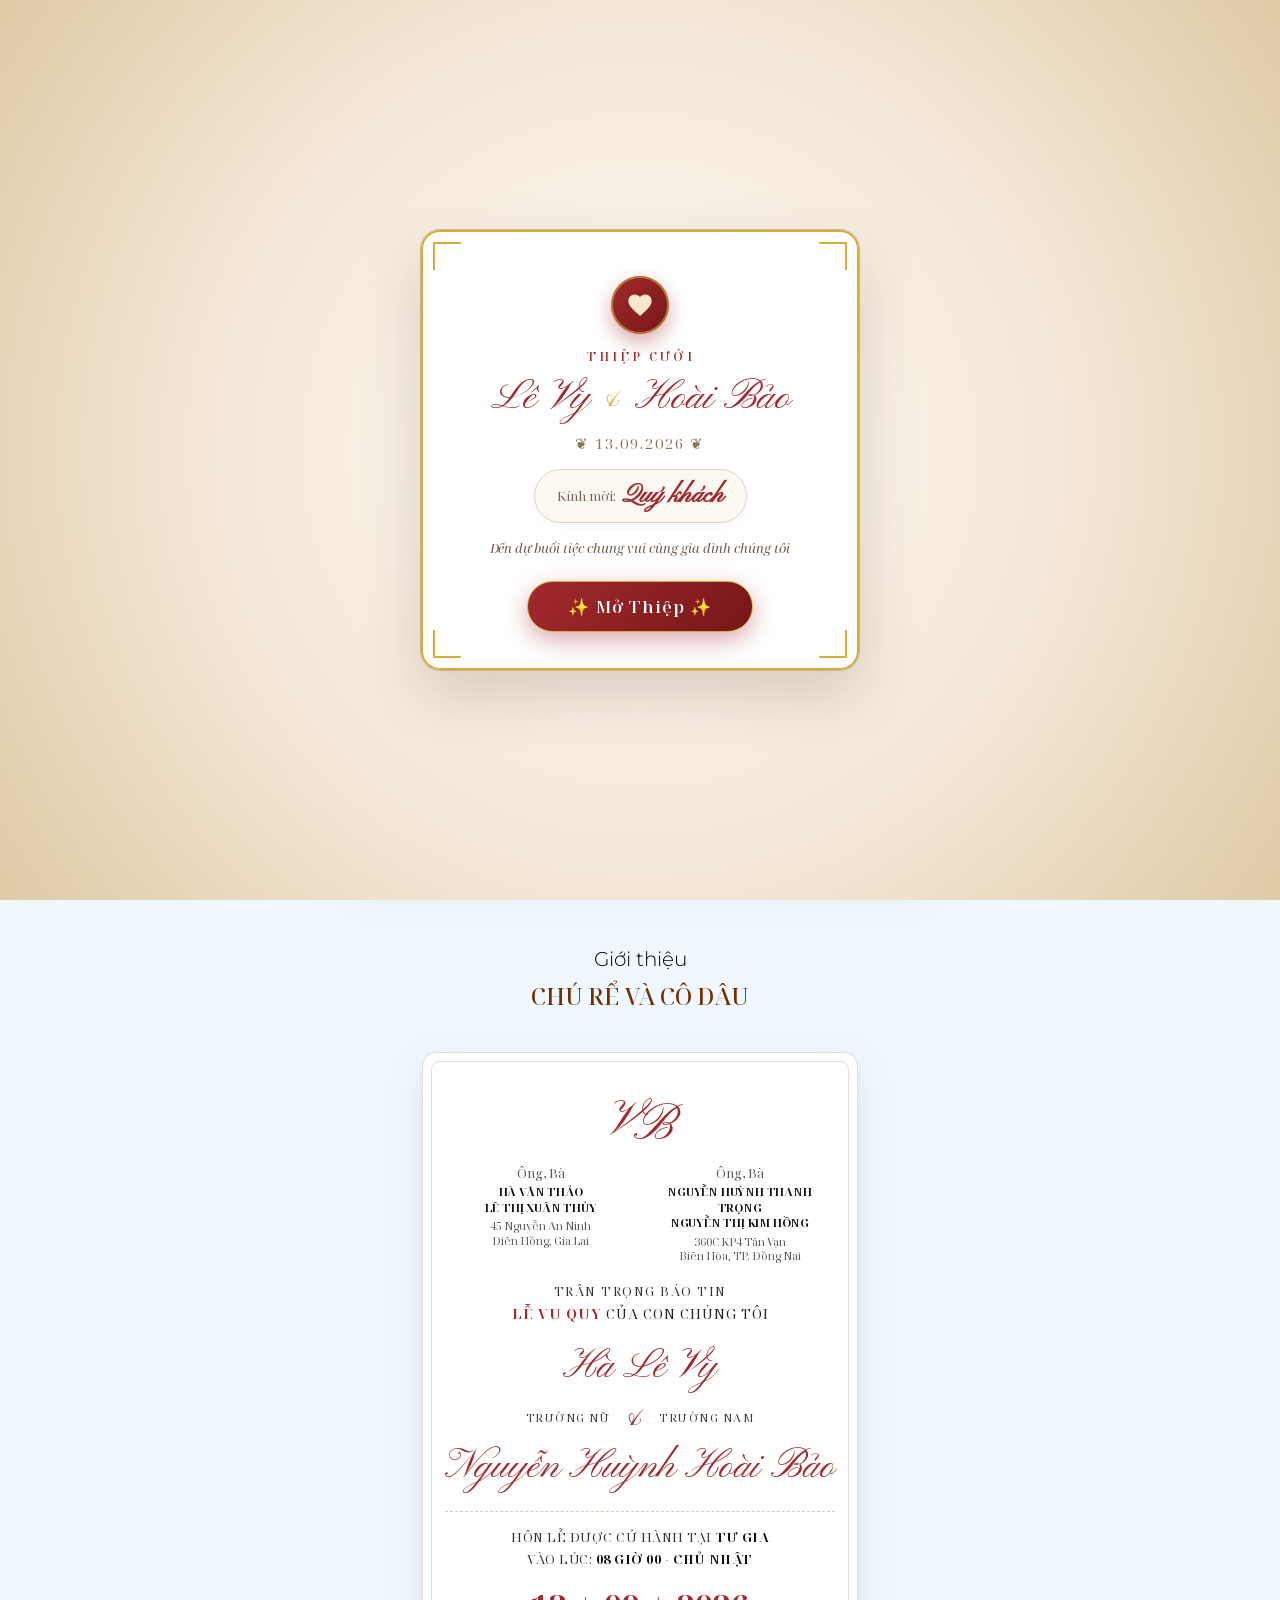
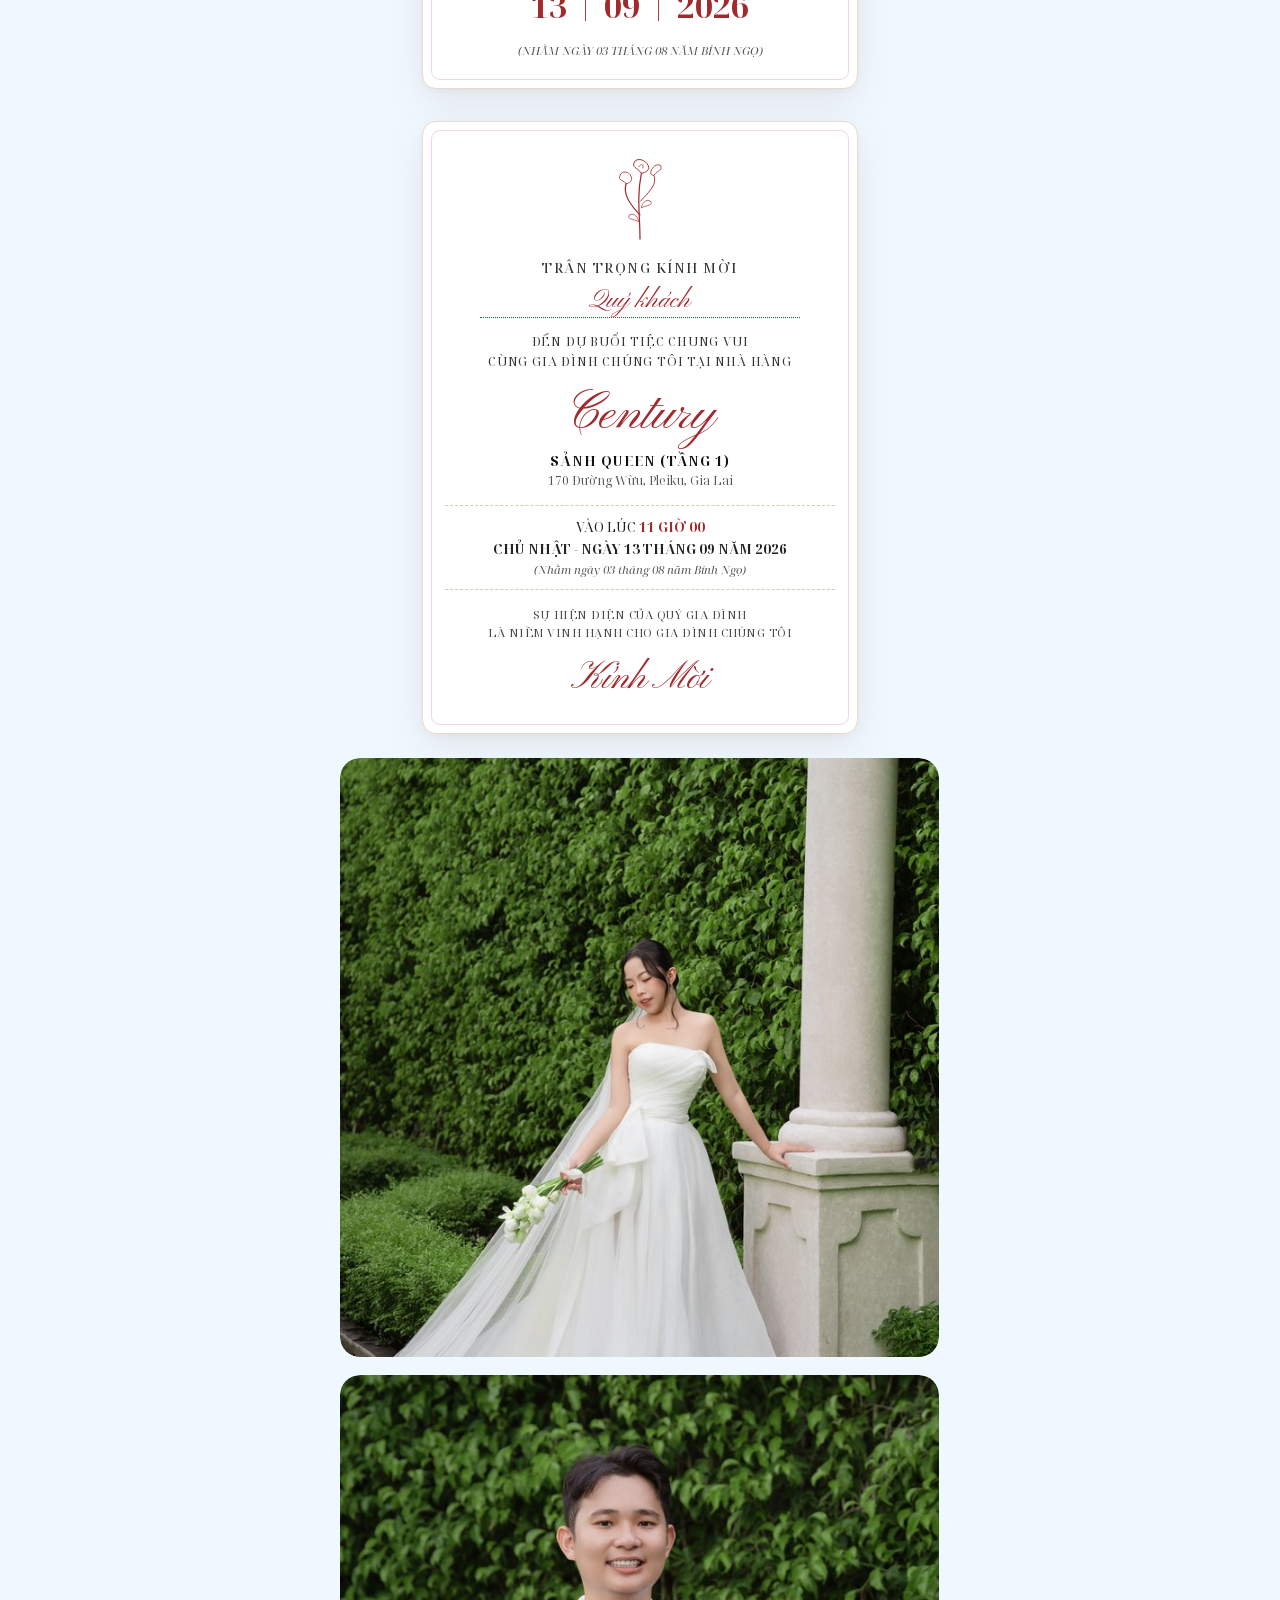
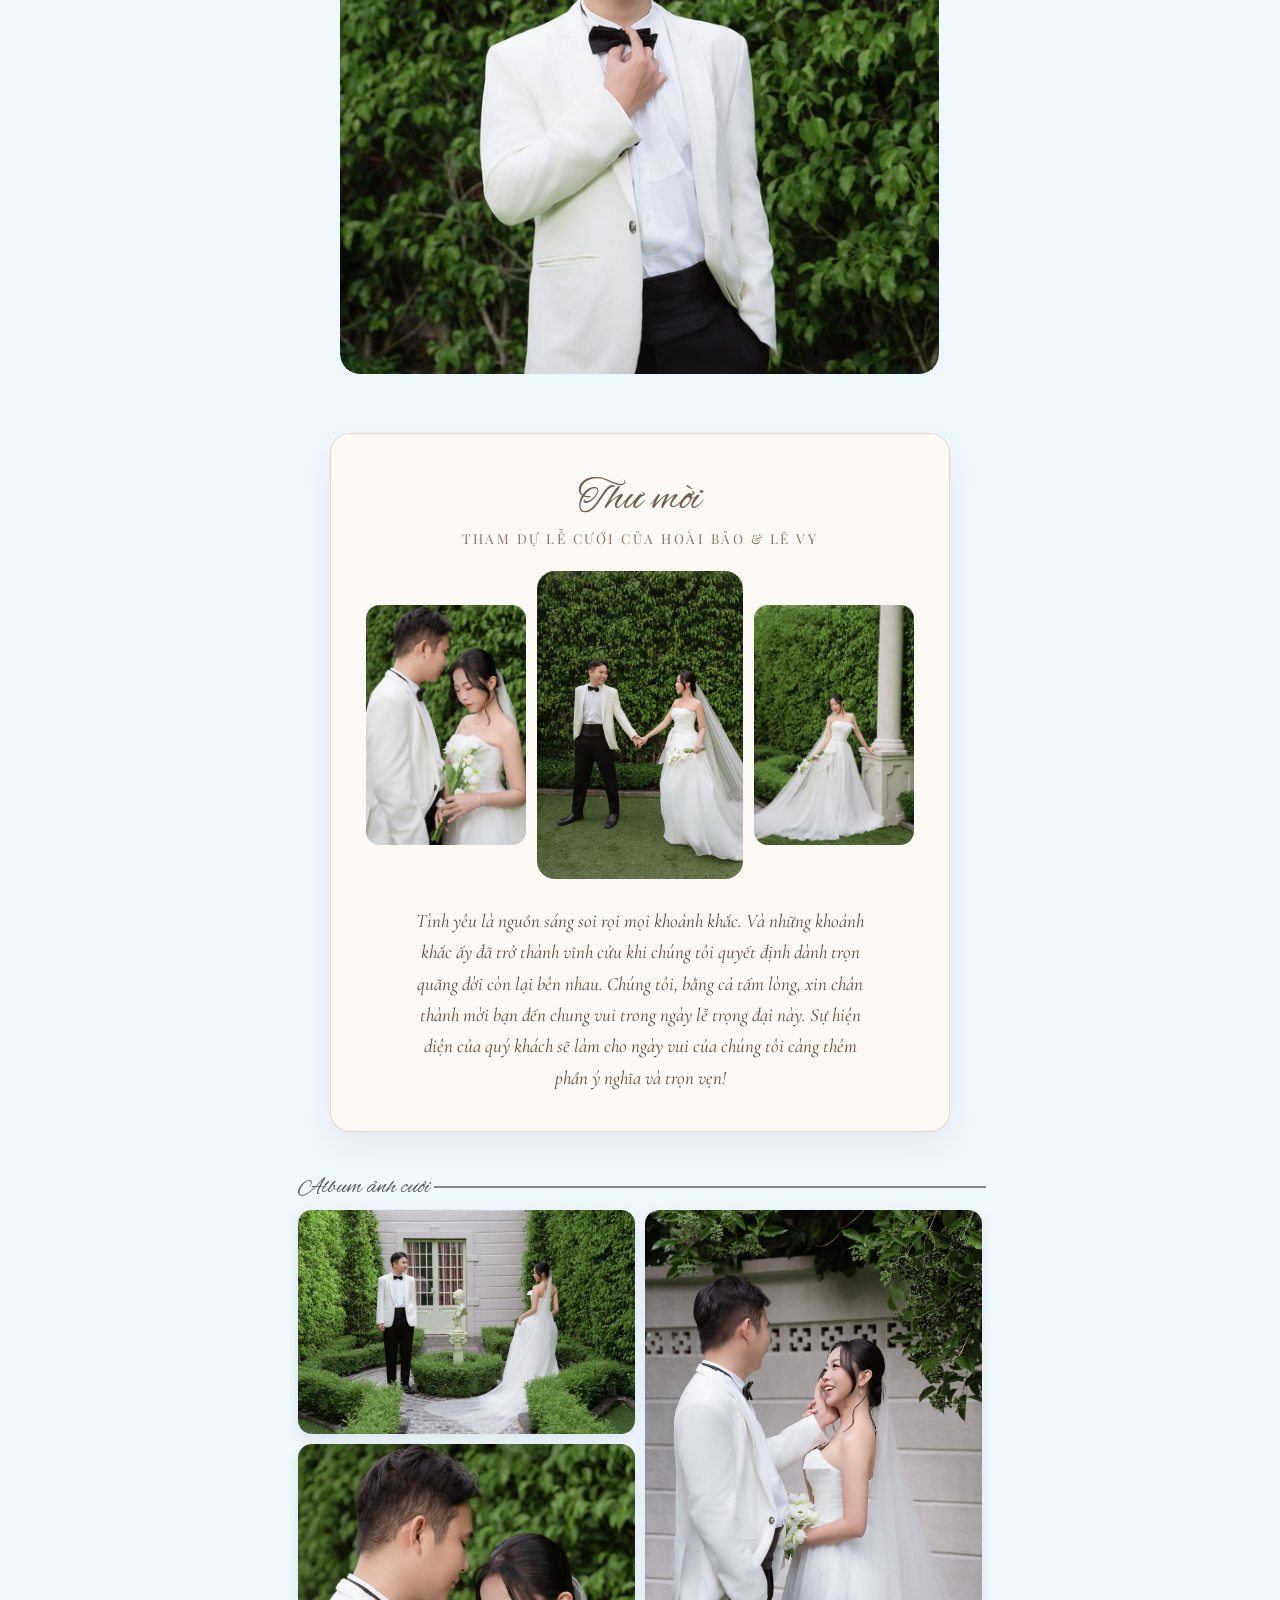
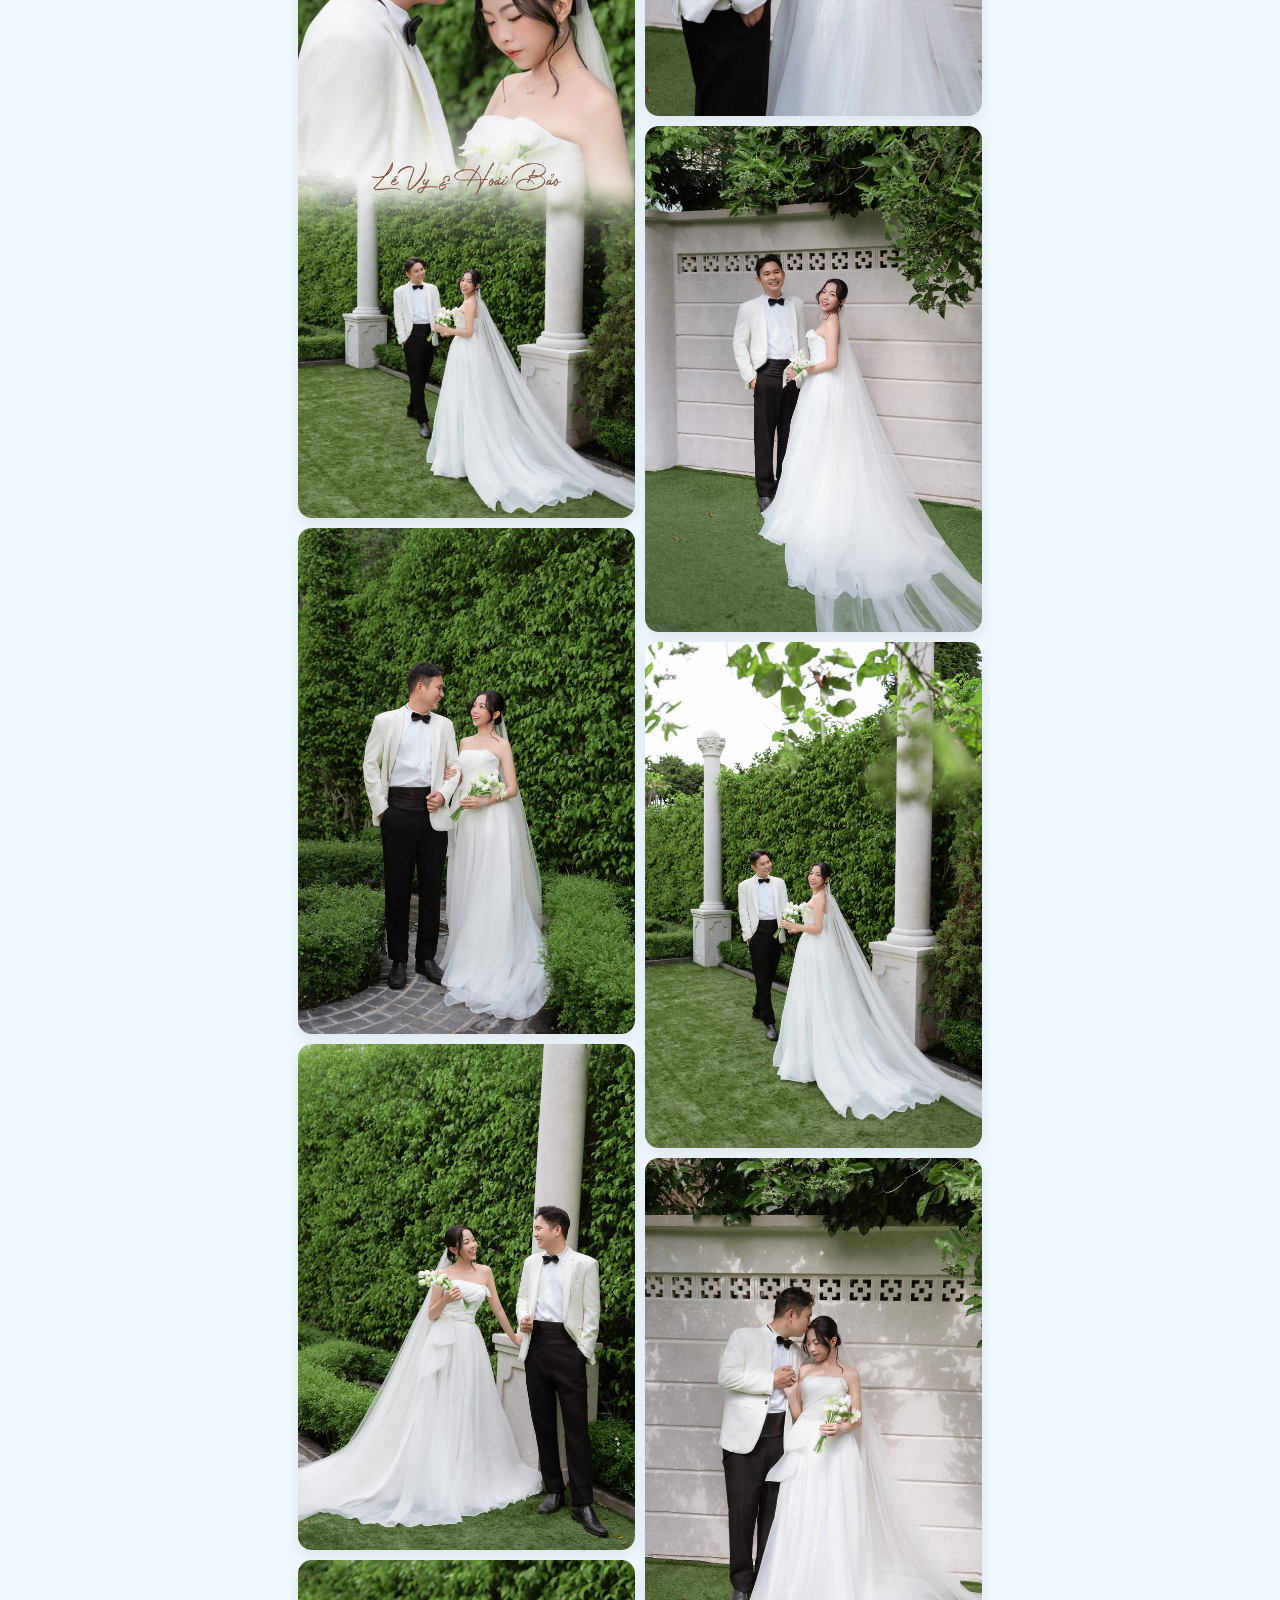
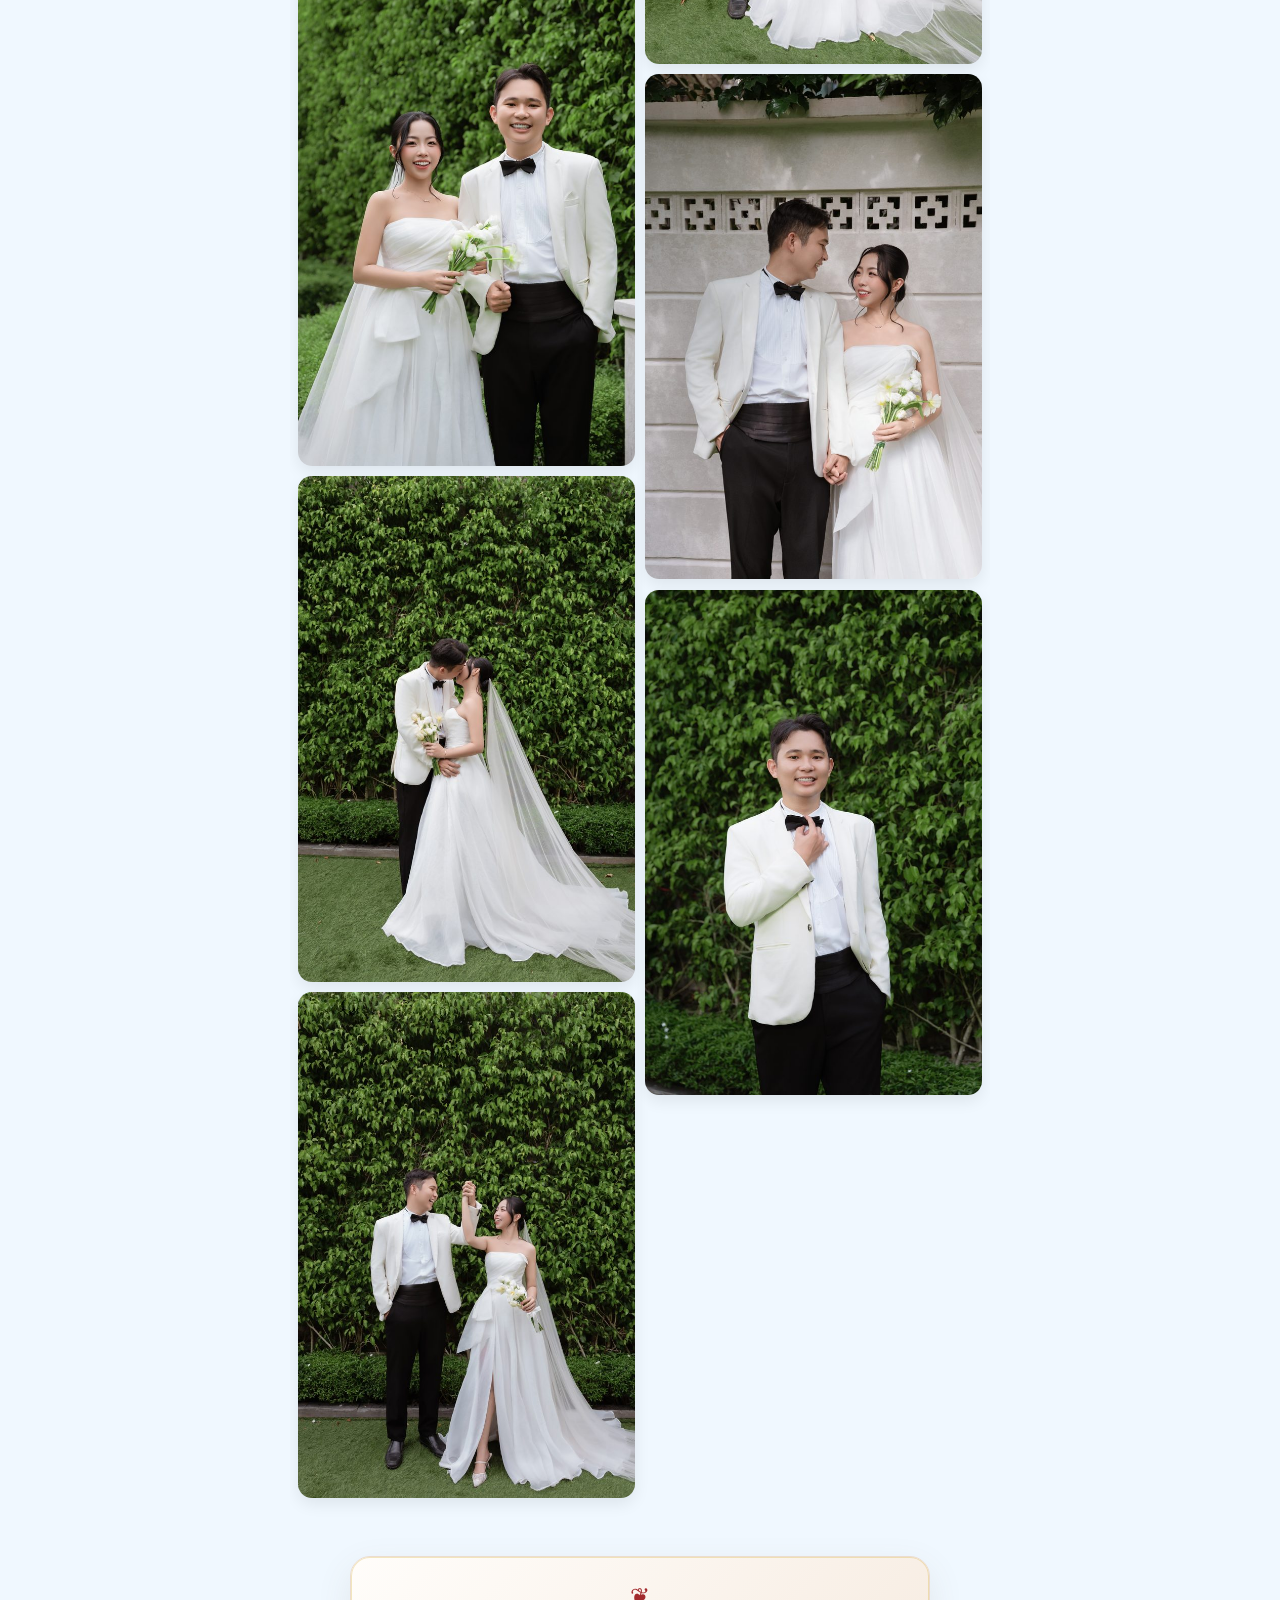
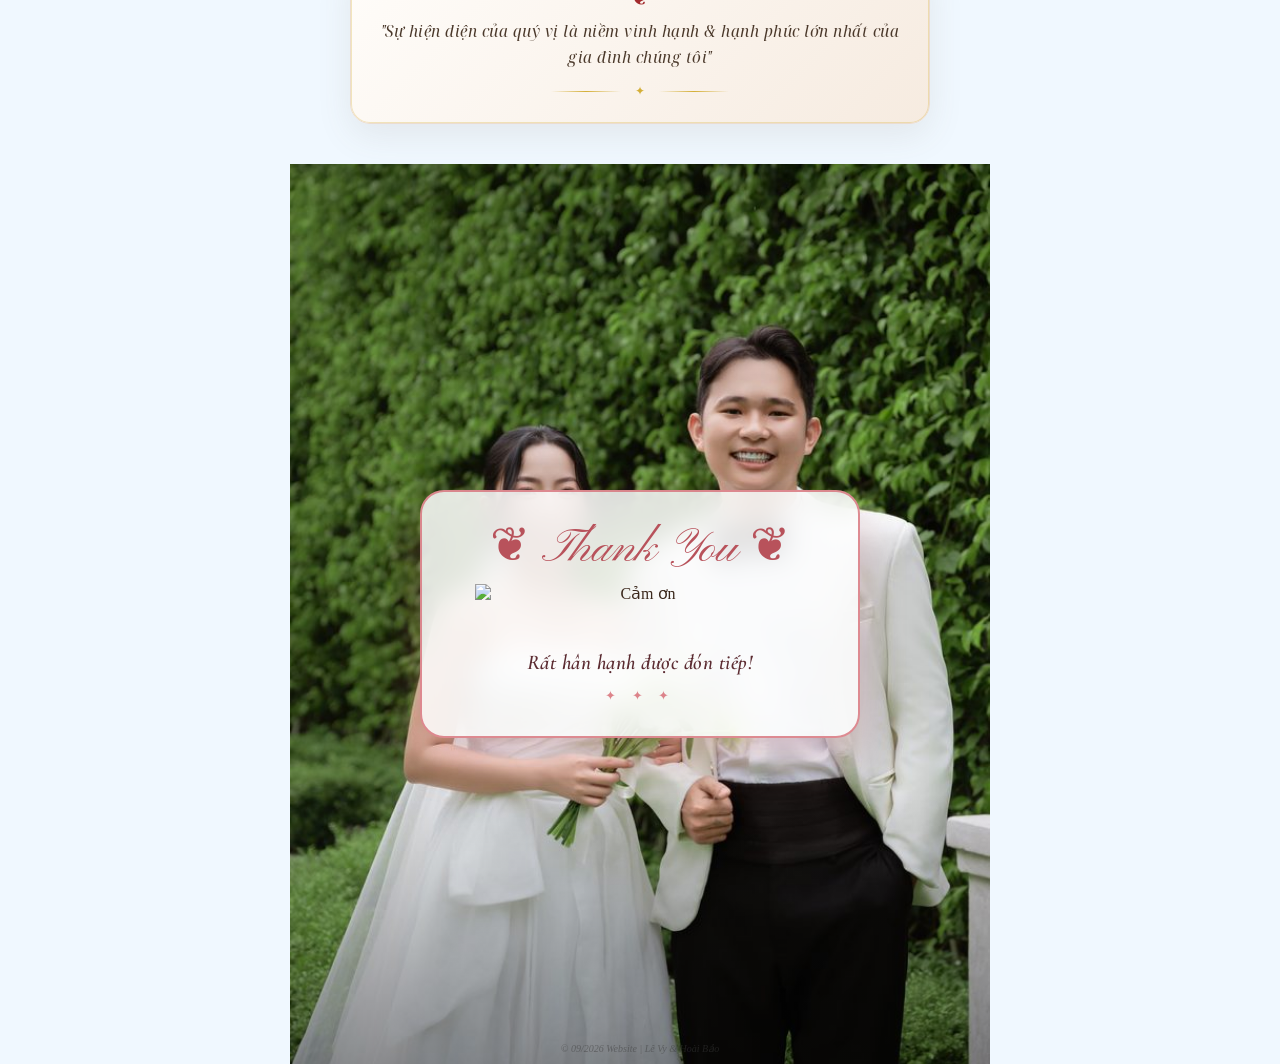
==== index.html @ a5caf467 "fix hinh nen" ====
<!DOCTYPE html>
<html lang="vi">

<head>
    <meta charset="UTF-8">
    <meta name="viewport" content="width=device-width, initial-scale=1.0">
    <title>Wedding Lê Vy & Hoài Bảo</title>
    <link rel="stylesheet" href="./style.css?v=19.9">
    <link rel="stylesheet" href="./style2.css?v=19.9">
    <script src="js.js?v=19.9"></script>

    <link rel="preconnect" href="https://fonts.googleapis.com">
    <link rel="preconnect" href="https://fonts.gstatic.com" crossorigin>
    <link
        href="https://fonts.googleapis.com/css2?family=Alex+Brush&family=Cormorant+Garamond:ital,wght@0,400;0,500;0,600;0,700;1,400&family=Great+Vibes&family=MonteCarlo&family=Montserrat:ital,wght@0,300..700;1,300..700&family=Newsreader:opsz,wght@6..72,500&family=Noto+Serif+Display:ital,wght@0,300..700;1,300..700&family=Pinyon+Script&family=Playfair+Display:ital,wght@0,400;0,600;0,700;1,400&display=swap"
        rel="stylesheet">

    <meta property="og:title" content="Lễ Vu Quy Lê Vy & Hoài Bảo" />
    <meta property="og:description"
        content="Kính mời quý khách đến dự lễ cưới của Lê Vy & Hoài Bảo | Chủ Nhật, 13 tháng 9, 2026 | Nhà Hàng Century, Pleiku, Gia Lai" />
    <meta property="og:image" content="https://hoaibao-levy.vercel.app/source/photos/cover_bg.jpg" />
    <meta property="og:type" content="website" />
    <meta property="og:url" content="https://hoaibao-levy.vercel.app/" />
    <link rel="icon" href="source/favicon.png" type="image/png">


    <link rel="preload" as="image" href="./source/doc/back_thiep.svg" />
    <link rel="preload" as="audio" href="./source/music.mp3" type="audio/mpeg" />
    <link rel="preload" as="image" href="./source/doc/cam_anh.svg" />
    <link rel="preload" as="image" href="./source/doc/xanh_chi.svg" />


    <script>
        (function() {
            const params = new URLSearchParams(window.location.search);
            const hash = window.location.hash;
            if (params.get('side') === 'nhatrai' || params.has('nhatrai') || hash.includes('nhatrai')) {
                const guest = params.get('to');
                const toParam = guest ? '?to=' + encodeURIComponent(guest) : '';
                window.location.href = './nhatrai.html' + toParam;
            }
        })();
    </script>
</head>

<audio id="myAudio" loop preload="auto">
    <source src="./source/music.mp3" type="audio/mpeg">
    Trình duyệt của bạn không hỗ trợ audio.
</audio>

<body data-side="nhagai">
    <!-- Canvas cánh hoa rơi & hiệu ứng lung linh -->
    <canvas id="petalsCanvas"></canvas>

    <!-- Floating Nút Tắt/Mở Nhạc Sang Trọng -->
    <button id="musicControlBtn" class="music_control_btn playing" aria-label="Bật/Tắt nhạc">
        <div class="music_disc">
            <svg viewBox="0 0 24 24" fill="currentColor" class="music_icon icon_playing">
                <path d="M12 3v10.55c-.59-.34-1.27-.55-2-.55-2.21 0-4 1.79-4 4s1.79 4 4 4 4-1.79 4-4V7h4V3h-6z" />
            </svg>
            <svg viewBox="0 0 24 24" fill="currentColor" class="music_icon icon_paused">
                <path
                    d="M4.27 3L3 4.27l9 9v.28c-.59-.34-1.27-.55-2-.55-2.21 0-4 1.79-4 4s1.79 4 4 4 4-1.79 4-4v-1.73l4.27 4.27c-.4.24-.86.41-1.37.46V21h.1c2.21 0 4-1.79 4-4v-2.73l3.73 3.73L20.73 21 4.27 3zM14 7h4V3h-6v5.18l2 2V7z" />
            </svg>
        </div>
        <div class="music_waves">
            <span></span><span></span><span></span>
        </div>
    </button>

    <!-- ENVELOPE LANDING OVERLAY (Luxury Redesign) -->
    <div id="envelopeOverlay">
        <div class="envelope_card">
            <!-- Gold Corner Ornaments -->
            <div class="corner_gold corner_tl"></div>
            <div class="corner_gold corner_tr"></div>
            <div class="corner_gold corner_bl"></div>
            <div class="corner_gold corner_br"></div>

            <div class="envelope_wax_seal">
                <svg viewBox="0 0 24 24" fill="currentColor" width="28" height="28">
                    <path
                        d="M12 21.35l-1.45-1.32C5.4 15.36 2 12.28 2 8.5 2 5.42 4.42 3 7.5 3c1.74 0 3.41.81 4.5 2.09C13.09 3.81 14.76 3 16.5 3 19.58 3 22 5.42 22 8.5c0 3.78-3.4 6.86-8.55 11.54L12 21.35z" />
                </svg>
            </div>

            <div class="envelope_sub_label">THIỆP CƯỚI</div>

            <div class="envelope_couple_names">
                <span class="envelope_name">Lê Vy</span>
                <span class="envelope_amp">&amp;</span>
                <span class="envelope_name">Hoài Bảo</span>
            </div>

            <div class="envelope_gold_divider">❦ 13.09.2026 ❦</div>

            <div class="guest_pill_box">
                <span class="guest_label">Kính mời:</span>
                <span id="envelopeGuestName" class="guest_name">Quý khách</span>
            </div>

            <div class="envelope_subtext">Đến dự buổi tiệc chung vui cùng gia đình chúng tôi</div>
            <button id="btnOpenEnvelope" class="btn_open_envelope">✨ Mở Thiệp ✨</button>
        </div>
    </div>

    <!-- THIỆP COVER SECTION -->
    <div class="thiep">
        <div class="thiep_blur-bg">
            <div class="thiep_container">
                <!-- Save the Date -->
                <div class="thiep_des">
                    <span class="thiep_gold_flourish">❦</span>
                    <p class="font_fancy_savetime">Save the Date</p>
                    <span class="thiep_gold_flourish">❦</span>
                </div>

                <!-- Tên Chú Rể & Cô Dâu (Pure White & Elegant Calligraphy) -->
                <div class="thiep_name">
                    <h1 class="thiep_couple_title text_white">
                        <span>Lê Vy</span>
                        <span class="thiep_ampersand">&amp;</span>
                        <span>Hoài Bảo</span>
                    </h1>
                </div>

                <!-- Ngày Giờ Lễ Cưới -->
                <div class="thiep_date_box">
                    <div class="thiep_date_inner">
                        <div class="thiep_hour_badge">
                            <span class="gold_dash">—</span>
                            <span class="padding_hour">11H00</span>
                            <span class="gold_dot">•</span>
                            <span class="padding_day">CHỦ NHẬT</span>
                            <span class="gold_dash">—</span>
                        </div>
                        <div class="thiep_main_date">13</div>
                        <div class="thiep_month_year">THÁNG 09 • 2026</div>
                    </div>
                </div>

                <!-- Địa Điểm Tổ Chức -->
                <div class="thiep_add">
                    <p class="add_fancy">Địa điểm tổ chức</p>
                    <h2 class="add_big">NHÀ HÀNG CENTURY</h2>
                    <p class="add_small">Sảnh Queen (Tầng 1)</p>
                    <p class="add_small">170 Đường Wừu — Pleiku — Gia Lai</p>
                </div>

                <!-- Nút Bản Đồ -->
                <div class="thiep_all_icon">
                    <a class="thiep_map_btn"
                        href="https://maps.google.com/?q=Nh%C3%A0+H%C3%A0ng+Century,+170+W%E1%BB%ABu,+Pleiku,+Gia+Lai"
                        target="_blank" rel="noopener noreferrer">
                        <svg width="18" height="18" viewBox="0 0 24 24" fill="currentColor">
                            <path
                                d="M12 2C8.13 2 5 5.13 5 9c0 5.25 7 13 7 13s7-7.75 7-13c0-3.87-3.13-7-7-7zm0 9.5c-1.38 0-2.5-1.12-2.5-2.5s1.12-2.5 2.5-2.5 2.5 1.12 2.5 2.5-1.12 2.5-2.5 2.5z" />
                        </svg>
                        <span>Xem Bản Đồ Chỉ Đường</span>
                    </a>
                </div>

            </div>
        </div>
    </div>

    <!-- Đếm ngược ngày cưới -->
    <div class="countdown_section reveal_element reveal_scale">
        <div class="countdown_header">Cùng đếm ngược thời gian</div>
        <div class="countdown_subheader">Đến ngày chung đôi 13.09.2026</div>
        <div class="countdown_grid">
            <div class="countdown_box">
                <div id="cdDays" class="countdown_num">00</div>
                <div class="countdown_label">Ngày</div>
            </div>
            <div class="countdown_box">
                <div id="cdHours" class="countdown_num">00</div>
                <div class="countdown_label">Giờ</div>
            </div>
            <div class="countdown_box">
                <div id="cdMins" class="countdown_num">00</div>
                <div class="countdown_label">Phút</div>
            </div>
            <div class="countdown_box">
                <div id="cdSecs" class="countdown_num">00</div>
                <div class="countdown_label">Giây</div>
            </div>
        </div>
    </div>

    <!-- REFINED FAMILY SECTION (Matching Image 2) -->
    <!-- CHÍNH XÁC BỐ CỤC THIỆP GỐC (VY BAO - 13T9 1.png) -->
    <div class="gt_container">
        <div class="gt_des font_montserrat">Giới thiệu</div>
        <div class="gt_des2 font_thanh_dam">Chú Rể và Cô Dâu</div>

        <div class="orig_cards_wrapper">
            <!-- THÔNG TIN LỄ CƯỚI - LỄ VU QUY (Card 2) -->
            <div class="orig_card orig_card_family reveal_element reveal_scale">
                <div class="vb_monogram_wrapper">
                    <svg width="85" height="65" viewBox="0 0 100 80" fill="none">
                        <text x="12" y="58" font-family="'Pinyon Script', 'Great Vibes', cursive" font-size="58"
                            fill="#a22a2d">V</text>
                        <text x="42" y="64" font-family="'Pinyon Script', 'Great Vibes', cursive" font-size="62"
                            fill="#a22a2d">B</text>
                    </svg>
                </div>

                <div class="orig_family_grid">
                    <div class="orig_fam_col">
                        <p class="orig_fam_role">Ông, Bà</p>
                        <p class="orig_fam_name">HÀ VĂN THẢO</p>
                        <p class="orig_fam_name">LÊ THỊ XUÂN THỦY</p>
                        <p class="orig_fam_addr">45 Nguyễn An Ninh<br>Diên Hồng, Gia Lai</p>
                    </div>
                    <div class="orig_fam_col">
                        <p class="orig_fam_role">Ông, Bà</p>
                        <p class="orig_fam_name">NGUYỄN HUỲNH THANH TRỌNG</p>
                        <p class="orig_fam_name">NGUYỄN THỊ KIM HỒNG</p>
                        <p class="orig_fam_addr">360C KP4 Tân Vạn<br>Biên Hòa, TP. Đồng Nai</p>
                    </div>
                </div>

                <div class="orig_announce_block">
                    <p class="orig_ann_sub">TRÂN TRỌNG BÁO TIN</p>
                    <p class="orig_ann_main"><span class="red_bold">LỄ VU QUY</span> CỦA CON CHÚNG TÔI</p>
                </div>

                <div class="orig_couple_block">
                    <div class="orig_bride_name">Hà Lê Vy</div>
                    <div class="orig_roles_row">
                        <span class="orig_role">TRƯỜNG NỮ</span>
                        <span class="orig_callig_amp">&amp;</span>
                        <span class="orig_role">TRƯỜNG NAM</span>
                    </div>
                    <div class="orig_groom_name">Nguyễn Huỳnh Hoài Bảo</div>
                </div>

                <div class="orig_ceremony_block">
                    <p class="orig_cer_line">HÔN LỄ ĐƯỢC CỬ HÀNH TẠI <span class="black_bold">TƯ GIA</span></p>
                    <p class="orig_cer_line">VÀO LÚC: <span class="black_bold">08 GIỜ 00 - CHỦ NHẬT</span></p>

                    <div class="orig_split_date">
                        <span class="date_part">13</span>
                        <span class="date_sep">|</span>
                        <span class="date_part">09</span>
                        <span class="date_sep">|</span>
                        <span class="date_part">2026</span>
                    </div>

                    <p class="orig_lunar_date">(NHẰM NGÀY 03 THÁNG 08 NĂM BÍNH NGỌ)</p>
                </div>
            </div>

            <!-- THƯ MỜI TIỆC CƯỚI - CENTURY RESTAURANT (Card 3) -->
            <div class="orig_card orig_card_party reveal_element reveal_scale">
                <div class="flower_art_wrapper">
                    <svg class="original_flower_art" width="70" height="90" viewBox="0 0 100 130" fill="none">
                        <path d="M50 120 C50 85, 45 60, 52 25" stroke="#a22a2d" stroke-width="1.8"
                            stroke-linecap="round" />
                        <path d="M50 85 C35 70, 25 55, 30 40" stroke="#a22a2d" stroke-width="1.8"
                            stroke-linecap="round" />
                        <path d="M51 65 C65 50, 75 40, 70 28" stroke="#a22a2d" stroke-width="1.4"
                            stroke-linecap="round" />
                        <path d="M52 25 C45 15, 38 18, 42 8 C48 2, 58 6, 62 14 C65 20, 58 24, 52 25 Z" stroke="#a22a2d"
                            stroke-width="1.4" fill="none" />
                        <path d="M48 16 C52 10, 56 12, 54 18" stroke="#a22a2d" stroke-width="1" fill="none" />
                        <path d="M30 40 C22 32, 18 36, 22 26 C28 20, 36 24, 38 32 C38 38, 32 40, 30 40 Z"
                            stroke="#a22a2d" stroke-width="1.2" fill="none" />
                        <path d="M70 28 C76 20, 82 22, 80 14 C74 10, 68 16, 66 22 C64 26, 68 28, 70 28 Z"
                            stroke="#a22a2d" stroke-width="1.2" fill="none" />
                        <path d="M48 95 C40 90, 30 92, 35 85 C42 82, 47 88, 48 95 Z" stroke="#a22a2d" stroke-width="1"
                            fill="none" />
                        <path d="M52 75 C60 70, 70 72, 65 65 C58 62, 53 68, 52 75 Z" stroke="#a22a2d" stroke-width="1"
                            fill="none" />
                    </svg>
                </div>

                <div class="orig_party_kinhmoi">TRÂN TRỌNG KÍNH MỜI</div>
                <div class="orig_dotted_line">
                    <span id="cardPartyGuestName" class="orig_guest_name">Quý khách</span>
                </div>

                <div class="orig_party_subtext">
                    ĐẾN DỰ BUỔI TIỆC CHUNG VUI<br>
                    CÙNG GIA ĐÌNH CHÚNG TÔI TẠI NHÀ HÀNG
                </div>

                <div class="orig_venue_name">Century</div>

                <div class="orig_venue_details">
                    <p class="orig_venue_hall">SẢNH QUEEN (TẦNG 1)</p>
                    <p class="orig_venue_addr">170 Đường Wừu, Pleiku, Gia Lai</p>
                </div>

                <div class="orig_party_time_block">
                    <p class="orig_time_line">VÀO LÚC <span class="red_bold">11 GIỜ 00</span></p>
                    <p class="orig_time_line red_bold">CHỦ NHẬT - NGÀY 13 THÁNG 09 NĂM 2026</p>
                    <p class="orig_lunar_date">(Nhằm ngày 03 tháng 08 năm Bính Ngọ)</p>
                </div>

                <div class="orig_honor_text">
                    SỰ HIỆN DIỆN CỦA QUÝ GIA ĐÌNH<br>
                    LÀ NIỀM VINH HẠNH CHO GIA ĐÌNH CHÚNG TÔI
                </div>

                <div class="orig_signature">Kính Mời</div>
            </div>
        </div>

        <div class="gt_img reveal_element reveal_left">
            <img src="./source/photos/dsc05769.jpg" alt="Chú rể Hoài Bảo & Cô dâu Lê Vy">
        </div>
        <div class="gt_img reveal_element reveal_right">
            <img src="./source/photos/dsc06004.jpg" alt="Hoài Bảo & Lê Vy">
        </div>

    </div>


    <!-- Mời -->
    <div class="moi_container reveal_element">
        <div class="moi_desc1 font_fancy">Thư mời</div>
        <div class="moi_desc2 font_tnr">Tham dự Lễ cưới của Hoài Bảo & Lê Vy</div>
        <div class="moi_img">
            <img class="img_small js_l js_left" src="./source/photos/dsc05714.jpg" alt="Lê Vy & Hoài Bảo">
            <img class="img_big js_center" src="./source/photos/dsc05822.jpg" alt="Lê Vy & Hoài Bảo">
            <img class="img_small js_r js_right" src="./source/photos/dsc05769.jpg" alt="Lê Vy & Hoài Bảo">
        </div>

        <div class="moi_desc3 font_tnr"> Tình yêu là nguồn sáng soi rọi mọi khoảnh khắc.
            Và những khoảnh khắc ấy đã trở thành vĩnh cửu khi chúng tôi quyết định dành
            trọn quãng đời còn lại bên nhau. Chúng tôi, bằng cả tấm lòng, xin chân thành
            mời bạn đến chung vui trong ngày lễ trọng đại này. Sự hiện diện của quý khách sẽ
            làm cho ngày vui của chúng tôi càng thêm phần ý nghĩa và trọn vẹn!</div>
    </div>


    <!-- pop-up -->
    <div class="popup">
        <div class="popup_container hide-horizontal-scrollbar">
            <div class="popup_item popup_item1">
                <img src="./source/ngang/qr_anh.svg" alt="">
                <div class="copy copy_anh" data-copy="107877815585"></div>
            </div>
            <div class="popup_item popup_item2">
                <img src="./source/ngang/qr_chi.svg" alt="">
                <div class="copy copy_chi" data-copy="3624205122197"></div>
            </div>
        </div>
    </div>
    <!-- album -->
    <div id="copy-toast">Đã copy!</div>

    <div class="album_header reveal_element">
        <span>Album ảnh cưới</span>
        <div class="line"></div>
    </div>
    <div class="album_container reveal_element">
        <img class="js_album album_left" src="./source/photos/dsc05695.jpg" alt="Ảnh cưới Hoài Bảo & Lê Vy">
        <img class="js_album album_left" src="./source/photos/ac4.jpg" alt="Ảnh cưới Hoài Bảo & Lê Vy">
        <img class="js_album album_left" src="./source/photos/dsc05732.jpg" alt="Ảnh cưới Hoài Bảo & Lê Vy">
        <img class="js_album album_left" src="./source/photos/dsc05785.jpg" alt="Ảnh cưới Hoài Bảo & Lê Vy">
        <img class="js_album album_left" src="./source/photos/dsc05809.jpg" alt="Ảnh cưới Hoài Bảo & Lê Vy">
        <img class="js_album album_left" src="./source/photos/dsc05877.jpg" alt="Ảnh cưới Hoài Bảo & Lê Vy">
        <img class="js_album album_right" src="./source/photos/dsc05900.jpg" alt="Ảnh cưới Hoài Bảo & Lê Vy">
        <img class="js_album album_right" src="./source/photos/dsc05923.jpg" alt="Ảnh cưới Hoài Bảo & Lê Vy">
        <img class="js_album album_right" src="./source/photos/dsc05931.jpg" alt="Ảnh cưới Hoài Bảo & Lê Vy">
        <img class="js_album album_right" src="./source/photos/dsc05951.jpg" alt="Ảnh cưới Hoài Bảo & Lê Vy">
        <img class="js_album album_right" src="./source/photos/dsc05981.jpg" alt="Ảnh cưới Hoài Bảo & Lê Vy">
        <img class="js_album album_right" src="./source/photos/dsc05995.jpg" alt="Ảnh cưới Hoài Bảo & Lê Vy">
        <img class="js_album album_right" src="./source/photos/dsc06004.jpg" alt="Ảnh cưới Hoài Bảo & Lê Vy">
    </div>

    <!-- THANH TRUYỀN TẢI SANG TRỌNG TRƯỚC PHẦN CẢM ƠN -->
    <div class="thank_pre_banner reveal_element reveal_scale">
        <div class="pre_banner_inner">
            <div class="pre_banner_symbol">❦</div>
            <p class="pre_banner_quote">"Sự hiện diện của quý vị là niềm vinh hạnh &amp; hạnh phúc lớn nhất của gia đình
                chúng tôi"</p>
            <div class="pre_banner_line"><span>✦</span></div>
        </div>
    </div>

    <!-- Thanks -->
    <div class="thank_container">
        <div class="thank_desc">
            <div class="thank_flourish_top">❦ Thank You ❦</div>
            <img src="./source/thank.svg" alt="Cảm ơn" class="thank_svg_img">
            <p class="thank_text_main">Rất hân hạnh được đón tiếp!</p>
            <div class="thank_flourish_bottom">✦ ✦ ✦</div>
        </div>
        <div class="footter">
            © 09/2026 Website | Lê Vy & Hoài Bảo
        </div>
    </div>

    <!-- Lightbox Xem Album Ảnh Khổ Lớn -->
    <div id="galleryLightbox">
        <button id="btnLightboxClose" class="lightbox_close">&times;</button>
        <button id="btnLightboxPrev" class="lightbox_btn lightbox_btn_prev">&#10094;</button>
        <img id="lightboxImg" class="lightbox_img" src="" alt="Ảnh cưới khổ lớn" />
        <button id="btnLightboxNext" class="lightbox_btn lightbox_btn_next">&#10095;</button>
    </div>


</body>

</html>

<script>
    const btn_qr = document.querySelector('.js_qr')
    const pop_up = document.querySelector('.popup')
    const pop_up_ctn = document.querySelector('.popup_container')
    const pop_up_item1 = document.querySelector('.popup_item1')
    const pop_up_item2 = document.querySelector('.popup_item2')

    function show_pop_up() {
        pop_up.classList.add('show')
    }

    function hide_pop_up() {
        pop_up.classList.remove('show')
    }

    if (btn_qr && pop_up) {
        btn_qr.addEventListener('click', show_pop_up);
    }
    if (pop_up) {
        pop_up.addEventListener('click', hide_pop_up);
    }
    if (pop_up_item1) {
        pop_up_item1.addEventListener('click', function (event) {
            event.stopPropagation();
        });
    }
    if (pop_up_item2) {
        pop_up_item2.addEventListener('click', function (event) {
            event.stopPropagation();
        });
    }


    // xử lý kích thước pop up
    const items = document.querySelectorAll('.popup_item');

    const observer = new IntersectionObserver((entries) => {
        entries.forEach(entry => {
            const ratio = entry.intersectionRatio; // 0 -> 1
            const value = 0.8 + 0.2 * ratio; // map từ 0.5 -> 1
            entry.target.style.opacity = value.toFixed(2);
            entry.target.style.transform = `scale(${value.toFixed(2)})`;
        });
    }, {
        root: document.querySelector('.popup_container'),
        threshold: Array.from({ length: 101 }, (_, i) => i / 100)
    });

    items.forEach(item => observer.observe(item));


    // copyyyyyyyyyyy
    function showToast() {
        const toast = document.getElementById('copy-toast');
        toast.classList.add('show');
        setTimeout(() => {
            toast.classList.remove('show');
        }, 1000);
    }

    document.querySelectorAll('.copy').forEach(copyBtn => {
        copyBtn.addEventListener('click', function () {
            const text = this.dataset.copy;
            navigator.clipboard.writeText(text).then(() => {
                showToast();
                console.log(`Đã copy: ${text}`);
            }).catch(err => {
                console.error('Copy thất bại: ', err);
            });
        });
    });




</script>
---- style.css ----
.font_fancy {
    font-family: "Alex Brush", cursive;
    font-weight: 500;
    font-style: normal;
    /* font-size: 36px; */
}


.font_newsreader {
    font-family: "Newsreader", serif;
    font-optical-sizing: auto;
    font-weight: 300;
    font-style: normal;
}

.font_tnr {
    font-family: 'Times New Roman', Times, serif;
}

.font_montserrat {
    font-family: "Montserrat", sans-serif;
    font-optical-sizing: auto;
    font-weight: 300;
    font-style: normal;
}

.font_thanh_dam {
    font-family: "Noto Serif Display", serif;
    font-optical-sizing: auto;
    font-weight: 400;
    font-style: normal;
    font-variation-settings:
        "wdth" 100;
}

#audioIndicator {
    position: fixed;
    top: 10px;
    right: 10px;
    z-index: 4;
    background-color: #fdfaf2;
    padding: 10px;
    border-radius: 50%;
    cursor: pointer;
    user-select: none;
}

#audioIndicator>img {
    display: block;
}

/* HTML................................................................. */

html {
    scroll-behavior: smooth;
    background-color: #f0f8ff;
    overflow-x: hidden;
    -webkit-font-smoothing: antialiased;
    -moz-osx-font-smoothing: grayscale;
    text-rendering: optimizeLegibility;
    -webkit-tap-highlight-color: transparent;
}

* {
    margin: 0;
    padding: 0;
    box-sizing: border-box;
    -webkit-tap-highlight-color: transparent;
}

body {
    width: 100%;
    max-width: 700px;
    margin: auto;
    display: flex;
    flex-direction: column;
    align-items: center;
    -webkit-font-smoothing: antialiased;
    -moz-osx-font-smoothing: grayscale;
    text-rendering: optimizeLegibility;
    overflow-x: hidden;
}

.thiep {
    position: relative;
    width: 100%;
    overflow: hidden;
    background-repeat: no-repeat;
    background-position: center;
    background-size: cover;
    display: flex;
    align-items: center;
    justify-content: center;
}

@keyframes zoomInOut {
    0% {
        transform: scale(1);
    }

    50% {
        transform: scale(1.05);
    }

    100% {
        transform: scale(1);
    }
}

.thiep::before {
    content: "";
    position: absolute;
    inset: 0;
    background-image: url("./source/photos/couple_2.jpg") !important;
    background-size: cover;
    background-position: center 25%;
    background-repeat: no-repeat;
    animation: zoomInOut 12s ease-in-out infinite;
    z-index: 0;
    transform-origin: center 25%;
}

.thiep::after {
    content: "";
    position: absolute;
    inset: 0;
    background: linear-gradient(to bottom, rgba(0, 0, 0, 0.2) 0%, rgba(0, 0, 0, 0) 35%, rgba(0, 0, 0, 0) 70%, rgba(0, 0, 0, 0.35) 100%);
    z-index: 1;
    pointer-events: none;
}

.thiep_blur-bg {
    position: relative;
    width: 100%;
    max-width: 520px;
    margin: 0 auto;
    border-radius: 0;
    background: transparent;
    -webkit-backdrop-filter: none;
    backdrop-filter: none;
    color: white;
    text-align: center;
    z-index: 2;
    border: none;
    box-shadow: none;
    padding: 50px 20px 40px 20px;
}

.thiep_container {
    position: relative;
    z-index: 2;
    color: white;
    text-align: center;
}

.thiep_des {
    display: flex;
    align-items: center;
    justify-content: center;
    gap: 8px;
    margin-bottom: 16px;
}

.font_fancy_savetime {
    font-family: "Pinyon Script", "Great Vibes", cursive;
    font-size: clamp(34px, 9vw, 44px);
    color: #f7e2bd;
    text-shadow: 0 3px 14px rgba(0, 0, 0, 0.95), 0 0 12px rgba(212, 175, 55, 0.4);
    margin: 0;
    line-height: 1.1;
}

body[data-side="nhagai"] .font_fancy_savetime {
    color: #fce2e6;
    text-shadow: 0 3px 14px rgba(0, 0, 0, 0.95), 0 0 12px rgba(232, 149, 165, 0.5);
}

.thiep_gold_flourish {
    color: #d4af37;
    font-size: 16px;
    text-shadow: 0 2px 8px rgba(0, 0, 0, 0.8);
}

body[data-side="nhagai"] .thiep_gold_flourish {
    color: #e895a5;
}

.thiep_name {
    margin: 18px auto 24px auto;
    width: 100%;
    display: flex;
    justify-content: center;
    align-items: center;
}

.thiep_couple_title {
    font-family: "Pinyon Script", "Great Vibes", cursive;
    font-size: clamp(36px, 9.5vw, 54px);
    font-weight: 500;
    color: #ffffff !important;
    text-shadow: 0 4px 20px rgba(0, 0, 0, 0.98), 0 0 14px rgba(0, 0, 0, 0.85) !important;
    display: flex;
    align-items: center;
    justify-content: center;
    gap: 10px;
    flex-wrap: wrap;
    line-height: 1.2;
    text-align: center;
    width: 100%;
    margin: 0 auto;
}

.thiep_couple_title span {
    display: inline-block;
    text-align: center;
}

.thiep_ampersand {
    font-family: "Pinyon Script", "Great Vibes", cursive;
    font-size: clamp(28px, 7.5vw, 40px);
    color: #f7e2bd !important;
    text-shadow: 0 3px 12px rgba(0, 0, 0, 0.9) !important;
}

body[data-side="nhagai"] .thiep_ampersand {
    color: #fce2e6 !important;
    text-shadow: 0 3px 12px rgba(184, 82, 91, 0.8) !important;
}

/* Date Box Section - Frosted White Glass Design (Trắng Mờ) */
.thiep_date_box {
    margin: 22px auto;
    position: relative;
    display: flex;
    flex-direction: column;
    align-items: center;
    justify-content: center;
    text-align: center;
    color: #3b281c;
    width: 94%;
    max-width: 440px;
    padding: 20px 18px;
    background: rgba(255, 255, 255, 0.85);
    -webkit-backdrop-filter: blur(12px);
    backdrop-filter: blur(12px);
    border-radius: 20px;
    border: 2px solid rgba(212, 175, 55, 0.85);
    box-shadow: 0 12px 35px rgba(0, 0, 0, 0.3);
    transition: all 0.3s ease;
    box-sizing: border-box;
}

body[data-side="nhagai"] .thiep_date_box {
    background: rgba(255, 255, 255, 0.85);
    border-color: rgba(217, 119, 127, 0.85);
    box-shadow: 0 12px 35px rgba(217, 119, 127, 0.28);
}

.thiep_date_inner {
    width: 100%;
    display: flex;
    flex-direction: column;
    align-items: center;
    justify-content: center;
}

.thiep_hour_badge {
    display: flex;
    align-items: center;
    justify-content: center;
    gap: 8px;
    width: 100%;
    white-space: nowrap;
    margin-bottom: 4px;
}

.gold_dash {
    color: #b8860b;
    font-size: 13px;
}

body[data-side="nhagai"] .gold_dash {
    color: #d9777f;
}

.gold_dot {
    color: #b8860b;
    font-size: 13px;
    margin: 0 2px;
}

body[data-side="nhagai"] .gold_dot {
    color: #d9777f;
}

.padding_hour,
.padding_day {
    font-family: "Montserrat", sans-serif;
    font-size: clamp(12px, 3.6vw, 14.5px);
    letter-spacing: 2px;
    font-weight: 700;
    white-space: nowrap;
    display: inline-block;
    text-align: center;
    color: #761618;
    text-shadow: none;
}

body[data-side="nhagai"] .padding_hour,
body[data-side="nhagai"] .padding_day {
    color: #b8525b;
    text-shadow: none;
}

.thiep_main_date {
    font-family: "Noto Serif Display", serif;
    font-size: clamp(54px, 15vw, 70px);
    font-weight: 700;
    line-height: 1;
    color: #a22a2d;
    text-shadow: none;
    margin: 2px 0 4px 0;
    white-space: nowrap;
}

body[data-side="nhagai"] .thiep_main_date {
    color: #b8525b;
    text-shadow: none;
}

.thiep_month_year {
    font-family: "Noto Serif Display", serif;
    font-size: clamp(13px, 3.8vw, 16px);
    font-weight: 700;
    letter-spacing: 3px;
    text-align: center;
    color: #594233;
    text-shadow: none;
    white-space: nowrap;
    width: 100%;
}

body[data-side="nhagai"] .thiep_month_year {
    color: #7a3239;
    text-shadow: none;
}

/* Venue Section */
.thiep_add {
    position: relative;
    display: flex;
    flex-direction: column;
    align-items: center;
    justify-content: center;
    text-align: center;
    margin-top: 24px;
    padding-top: 20px;
    border-top: 1px dashed rgba(255, 255, 255, 0.3);
    width: 100%;
}

.add_fancy {
    font-family: "Pinyon Script", "Great Vibes", cursive;
    font-size: 28px;
    color: #ffffff;
    text-shadow: 0 2px 10px rgba(0, 0, 0, 0.9);
    text-align: center;
    width: 100%;
}

.add_big {
    margin-top: 6px;
    margin-bottom: 8px;
    font-family: "Noto Serif Display", serif;
    font-size: 19px;
    font-weight: 700;
    letter-spacing: 2px;
    color: #ffffff;
    text-shadow: 0 3px 12px rgba(0, 0, 0, 0.95);
    text-align: center;
    width: 100%;
}

.add_small {
    font-family: "Noto Serif Display", serif;
    font-size: 14px;
    line-height: 1.5;
    letter-spacing: 0.8px;
    color: rgba(255, 255, 255, 0.92);
    text-shadow: 0 2px 8px rgba(0, 0, 0, 0.9);
    text-align: center;
    width: 100%;
}

.thiep_all_icon {
    display: flex;
    justify-content: center;
    align-items: center;
    width: 100%;
    margin-top: 22px;
}

.thiep_map_btn {
    display: inline-flex;
    align-items: center;
    justify-content: center;
    gap: 8px;
    background: rgba(255, 255, 255, 0.88);
    -webkit-backdrop-filter: blur(10px);
    backdrop-filter: blur(10px);
    border: 2px solid #d4af37;
    color: #761618;
    padding: 11px 26px;
    border-radius: 30px;
    font-family: "Noto Serif Display", serif;
    font-size: 13.5px;
    font-weight: 700;
    text-decoration: none;
    box-shadow: 0 8px 24px rgba(0, 0, 0, 0.28);
    transition: all 0.3s cubic-bezier(0.4, 0, 0.2, 1);
    letter-spacing: 0.5px;
}

body[data-side="nhagai"] .thiep_map_btn {
    border-color: #d9777f;
    color: #b8525b;
}

.thiep_map_btn:hover {
    background: #ffffff;
    transform: translateY(-2px) scale(1.04);
    box-shadow: 0 12px 28px rgba(0, 0, 0, 0.35);
}

.thiep_map>img {
    width: 16px;
    height: 16px;
}

/* Giới thiệu */
.gt_container {
    margin-top: 32px;
    display: flex;
    flex-direction: column;
    align-items: center;
    text-align: center;
}

.gt_des {
    font-size: 20px;
    margin-bottom: 8px;
}

.gt_des2 {
    text-transform: uppercase;
    font-weight: 500 !important;
    font-size: 24px;
    font-weight: bold;
    margin-bottom: 16px;
    color: #712f00;

}

.gt_img {
    position: relative;
    width: 90%;
    aspect-ratio: 1 / 1;
    /* cắt vuông */
    overflow: hidden;
    border-radius: 20px;
    margin-bottom: 18px;
}

.gt_img img {
    width: 100%;
    height: 100%;
    object-fit: cover;
    border-radius: 20px;
    display: block;
}

/* .caption {
    position: absolute;
    bottom: 12px;
    left: 50%;
    transform: translateX(-50%);
    color: white;
    font-size: 18px;
    font-weight: bold;
    text-shadow: 1px 1px 4px black;
    z-index: 1;
} */


/* ani 2 ảnh.................................................................... */
@keyframes fadeInUp {
    from {
        opacity: 0;
        transform: translateY(40px);
    }

    to {
        opacity: 1;
        transform: translateY(0);
    }
}

.gt_img {
    opacity: 0;
    transform: translateY(20px);
    transition: opacity 1.6s ease-out, transform 1.6s ease-out;
    will-change: transform, opacity;
}

.gt_img.show {
    animation: fadeInUp 1.8s ease forwards;
}
---- style2.css ----
.moi_container {
    margin-top: 32px;
    color: #00240e;
}

.moi_desc1 {
    text-align: center;
    font-size: 36px;
    margin-bottom: 4px;
}

.moi_desc2 {
    text-align: center;
    text-transform: uppercase;
    font-size: 12px;
}

.moi_img {
    margin: 24px 0;
    display: flex;
    justify-content: center;
    align-items: center;
    gap: 2%;
}

.img_big {
    height: auto;
    width: 36%;
    border-radius: 18px;
    /* box-shadow: 0 10px 20px rgba(0, 0, 0, 0.2); */
    /* animation: flash-shadow-img 2s infinite; */
    z-index: 2;

    transition: all 2s ease-in-out;

}

.img_small {
    height: auto;
    width: 28%;
    /* box-shadow: 0 10px 20px rgba(0, 0, 0, 0.2); */
    /* animation: flash-shadow-img 2s infinite; */
    transform: scale(1);
    opacity: 1;
    border-radius: 14px;
    z-index: 1;

    transition: all 2s ease-in-out;
}

@keyframes flash-shadow-img {

    0%,
    100% {
        box-shadow: 0 0 5px rgba(157, 157, 157, 0.534);
    }

    50% {
        box-shadow: 0 0 7px rgba(60, 60, 60, 0.556);
    }
}

.js_left {
    opacity: 0;
    transform: translateX(-80px);
}

.js_center {
    transform: scale(1.5);
}

.js_right {
    opacity: 0;
    transform: translateX(80px);
}

.moi_desc3 {
    color: #725627;
    text-align: justify;
    text-indent: 30px;
    font-size: 14px;
    width: 80%;
    margin: 24px auto;
    font-style: italic;
    line-height: 18px;
}



/* comfirm.......................................................................................... */
.cf_container {
    margin-top: 30px;
    box-shadow: 0 5px 20px rgba(225, 237, 235, 0.648);
    padding: 20px;
    text-align: center;
    width: 80%;
    border-radius: 16px;
    margin-bottom: 100px;

    background-color: rgb(242, 251, 251);
}

.cf_container {
    opacity: 0;
    transform: translateY(60px);
    transition: all 4.2s ease;
    color: #001508;

}

.cf_container.show {

    opacity: 1;
    transform: translateY(0);
}

@keyframes flash-shadow {

    0%,
    100% {
        box-shadow: 0 0 12px rgb(208, 211, 211);
    }

    50% {
        box-shadow: 0 0 15px rgb(179, 190, 188);
    }
}

.nhay-shadow {
    animation: flash-shadow 2s infinite;
}



.cf_container>div {
    margin-top: 8px;
}

.cf_desc1 {
    font-weight: bold;
    text-transform: uppercase;
    font-size: 18px;

}

.cf_desc2 {
    text-transform: uppercase;
    font-size: 16px;

}

.cf_desc3 {
    font-weight: bold;
    letter-spacing: 3px;
    font-size: 16px;
}

.cf_desc4 {
    color: #333;
    font-size: 14px;
    font-style: italic;
    margin-bottom: 18px;
}

.cf_btn {
    border: none;
    padding: 10px 18px;
    border-radius: 8px;
    width: 60%;
    margin: 8px 0;
    cursor: pointer;
    box-shadow: 0 5px 6px 2px rgba(174, 174, 174, 0.4);
    background-color: #e0edec;
    font-size: 14px;
    line-height: 14px;
}

.cf_btn:hover {
    background-color: #ccd4d3;
    box-shadow: 0 5px 6px 0 rgba(120, 120, 120, 0.4);
    font-size: 13.8px;
}

.cf_btn>a {
    text-decoration: none;
    color: black;
}

/* .cf_icon {
    display: block;
    margin-top: 12px !important;
}

.cf_map {
    display: block;
    width: 16px;
    height: 16px;
    display: flex;
    justify-content: center;
    align-items: center;
    border: 1.5px solid #909090;
    border-radius: 50%;
    padding: 14px;
    margin: 0 auto;
} */

/* pop_up........................... */
.popup {
    position: fixed;
    width: 100vw;
    height: 100vh;
    display: none;
    z-index: 3;
    background-color: #55555570;
    align-items: center;
    justify-content: center;
    max-width: 700px;
}

.popup.show {
    display: flex;
}

.popup_container {
    display: flex;
    overflow-x: scroll;
    width: 100%;
    scroll-snap-type: x mandatory;
    padding: 0 50px;
    scroll-padding: 50px;
    border-radius: 8px;
    /* gap: 12px; */

    /* background-color: #858585; */
    scroll-behavior: smooth;

}

.popup_item {
    flex: 0 0 100%;
    scroll-snap-align: start;
    /* max-width: 85%; */
    position: relative;

    /* background-color: black; */
}

.popup_item {
    opacity: 0.8;
    transform: scale(0.8);
    transition: opacity 0.2s linear, transform 0.2s linear;
}



.popup_item>img {
    border-radius: 18px;
    width: 100%;
    height: 100%;
    object-fit: cover;
}

@media (min-width: 440px) {
    .popup_container {
        width: 100%;
        padding: 0 80px;
        scroll-padding: 80px;
        border-radius: 8px;
        /* gap: 12px; */
    }
}


/* transform: translateX(60px) */
/* transform: translateX(-60px) */

.copy {
    position: absolute;
    top: 23%;
    left: 63%;
    width: 8%;
    height: 6%;
    /* background-color: rgba(255, 0, 0, 0.312); */
    z-index: 4;
    /* đảm bảo nổi lên trên */
    cursor: pointer;
}

#copy-toast {
    position: fixed;
    bottom: 10%;
    left: 50%;
    transform: translateX(-50%);
    background-color: #222;
    color: white;
    padding: 10px 20px;
    border-radius: 8px;
    opacity: 0;
    pointer-events: none;
    transition: opacity 0.3s ease;
    z-index: 5;
    font-size: 14px;
    font-family: 'Times New Roman', Times, serif;
}

#copy-toast.show {
    opacity: 1;
}


.hide-horizontal-scrollbar {
    overflow-x: scroll;
    overflow-y: hidden;
    scrollbar-width: none;
    /* Firefox */
    -ms-overflow-style: none;
    /* IE, Edge cũ */
}

.hide-horizontal-scrollbar::-webkit-scrollbar {
    height: 0px;
    /* Chrome, Safari */
}

/* album....................................................................................... */

.album_header {
    width: 100%;
    display: flex;
    align-items: center;
}

.album_header span {
    font-family: 'Alex Brush', cursive;
    font-size: 24px;
    color: #555;
    white-space: nowrap;
    margin-left: 8px;
}

.line {
    flex: 1;
    height: 1.5px;
    background-color: #858585;
    margin-left: 4px;
    margin-right: 4px;
}

.album_container {
    column-count: 2;
    column-gap: 1.5%;
    /* Khoảng cách giữa 2 cột */
    padding: 8px;
}

.album_container>img {
    width: 100%;
    display: block;
    margin-bottom: 3%;
    transition: all 2s ease-in-out;
}

.album_left {
    transform: translateX(-100px);
    opacity: 0;
}

.album_right {
    transform: translateX(100px);
    opacity: 0;
}

/* thank................................................................................... */

.thank_container {
    height: 100vh;
    height: 100dvh;
    width: 100%;
    background-image: url(./source/photos/dsc05809.jpg);
    position: relative;
    overflow: hidden;
    background-repeat: no-repeat;
    background-position: center 35%;
    background-size: cover;
    align-items: center;
    justify-content: center;
    display: flex;
    flex-direction: column;
}

.thank_container::after {
    content: "";
    position: absolute;
    inset: 0;
    background: linear-gradient(to bottom, rgba(0, 0, 0, 0.18) 0%, rgba(0, 0, 0, 0) 35%, rgba(0, 0, 0, 0) 70%, rgba(0, 0, 0, 0.35) 100%);
    pointer-events: none;
    z-index: 1;
}

.thank_desc {
    position: relative;
    z-index: 2;
    padding: 32px 24px;
    background: rgba(255, 255, 255, 0.85);
    -webkit-backdrop-filter: blur(14px);
    backdrop-filter: blur(14px);
    width: 90%;
    max-width: 440px;
    border-radius: 24px;
    border: 2px solid rgba(212, 175, 55, 0.85);
    box-shadow: 0 20px 45px rgba(0, 0, 0, 0.3);
    text-align: center;
    color: #3b281c;
    margin: 0 auto;
}

body[data-side="nhagai"] .thank_desc {
    background: rgba(255, 255, 255, 0.85);
    border-color: rgba(217, 119, 127, 0.85);
    box-shadow: 0 20px 45px rgba(217, 119, 127, 0.28);
}

.thank_flourish_top {
    font-family: "Pinyon Script", "Great Vibes", cursive;
    font-size: clamp(34px, 8.5vw, 48px);
    color: #a22a2d;
    text-shadow: none;
    line-height: 1.1;
    margin-bottom: 8px;
}

body[data-side="nhagai"] .thank_flourish_top {
    color: #b8525b;
    text-shadow: none;
}

.thank_svg_img {
    height: 52px;
    width: auto;
    max-width: 85%;
    object-fit: contain;
    margin: 4px auto 12px auto;
    display: block;
    filter: none;
}

body[data-side="nhagai"] .thank_svg_img {
    filter: none;
}

.thank_text_main {
    font-family: "Cormorant Garamond", "Noto Serif Display", serif;
    font-size: clamp(17px, 4.5vw, 21px);
    font-style: italic;
    font-weight: 600;
    color: #4a3628;
    letter-spacing: 0.5px;
    text-shadow: none;
    margin-bottom: 10px;
    line-height: 1.4;
}

body[data-side="nhagai"] .thank_text_main {
    color: #5c2c32;
    text-shadow: none;
}

.thank_flourish_bottom {
    color: #b8860b;
    font-size: 13px;
    letter-spacing: 6px;
    opacity: 0.9;
}

body[data-side="nhagai"] .thank_flourish_bottom {
    color: #d9777f;
}

.thank_desc {
    opacity: 0;
    transform: translateY(40px);
    transition: all 1.2s ease-in-out;
}

.thank_desc.show {
    opacity: 1;
    transform: translateY(0);
}


.footter {
    position: absolute;
    bottom: 0;
    display: flex;
    justify-content: center;
    color: #5555557a;
    font-style: italic;
    text-align: center;
    padding: 10px;
    font-size: 10px;
}

.footer-link {
    color: #ffffff !important;
    text-decoration: none;
    font-weight: bold;
    padding: 2px 6px;
    border-radius: 4px;
    background-color: rgba(255, 255, 255, 0.2);
    transition: all 0.3s ease;
    margin-left: 4px;
    text-shadow: 0 0 8px rgba(0, 0, 0, 0.5);
}

.footer-link:hover {
    background-color: rgba(255, 255, 255, 0.35);
    transform: scale(1.1);
    text-shadow: 0 0 12px rgba(255, 255, 255, 0.8);
}

/* ==========================================================================
   LUXURY ENVELOPE LANDING OVERLAY
   ========================================================================== */
#envelopeOverlay {
    position: fixed;
    inset: 0;
    width: 100%;
    height: 100vh;
    height: 100dvh;
    background: radial-gradient(circle at center, #fffdf9 0%, #f4e7d7 55%, #dfcaa5 100%);
    z-index: 99999;
    display: flex;
    align-items: center;
    justify-content: center;
    padding: 20px;
    transition: opacity 0.9s cubic-bezier(0.4, 0, 0.2, 1), transform 0.9s cubic-bezier(0.16, 1, 0.3, 1), visibility 0.9s;
    overflow-y: auto;
    -webkit-overflow-scrolling: touch;
}

#envelopeOverlay.opened {
    opacity: 0;
    transform: scale(1.08) translateY(-40px);
    pointer-events: none;
    visibility: hidden;
}

.envelope_card {
    position: relative;
    width: 100%;
    max-width: 440px;
    background: #ffffff;
    border-radius: 20px;
    padding: 46px 28px 38px 28px;
    text-align: center;
    box-shadow: 0 25px 60px rgba(90, 60, 40, 0.2), inset 0 0 0 2px #d4af37, inset 0 0 0 6px #fffdfa;
    border: 1px solid #cbb295;
    overflow: hidden;
    animation: cardFloat 4s ease-in-out infinite;
}

@keyframes cardFloat {

    0%,
    100% {
        transform: translateY(0);
    }

    50% {
        transform: translateY(-7px);
    }
}

.corner_gold {
    position: absolute;
    width: 28px;
    height: 28px;
    border: 2px solid #d4af37;
    pointer-events: none;
}

.corner_tl {
    top: 12px;
    left: 12px;
    border-right: none;
    border-bottom: none;
}

.corner_tr {
    top: 12px;
    right: 12px;
    border-left: none;
    border-bottom: none;
}

.corner_bl {
    bottom: 12px;
    left: 12px;
    border-right: none;
    border-top: none;
}

.corner_br {
    bottom: 12px;
    right: 12px;
    border-left: none;
    border-top: none;
}

.envelope_wax_seal {
    width: 58px;
    height: 58px;
    background: linear-gradient(135deg, #a22a2d 0%, #761618 100%);
    border-radius: 50%;
    display: flex;
    align-items: center;
    justify-content: center;
    margin: 0 auto 14px auto;
    color: #f7e7ce;
    box-shadow: 0 8px 20px rgba(162, 42, 45, 0.4), inset 0 0 0 2px rgba(212, 175, 55, 0.6);
}

.envelope_sub_label {
    font-family: "Noto Serif Display", serif;
    font-size: 12px;
    letter-spacing: 3px;
    color: #a22a2d;
    text-transform: uppercase;
    margin-bottom: 8px;
    font-weight: 600;
}

.envelope_couple_names {
    display: flex;
    align-items: center;
    justify-content: center;
    gap: 8px;
    margin: 0 auto 6px auto;
    width: 100%;
    text-align: center;
    flex-wrap: wrap;
}

.envelope_name {
    font-family: "Pinyon Script", "Great Vibes", cursive;
    font-size: clamp(26px, 7.5vw, 42px);
    color: #a22a2d;
    line-height: 1.2;
    font-weight: 500;
    display: inline-block;
    text-align: center;
}

.envelope_amp {
    font-family: "Pinyon Script", "Great Vibes", cursive;
    font-size: clamp(22px, 6.5vw, 32px);
    color: #d4af37;
    display: inline-block;
    padding: 0 2px;
    text-align: center;
}

.envelope_gold_divider {
    font-family: "Noto Serif Display", serif;
    font-size: 15px;
    color: #8c7355;
    letter-spacing: 2px;
    margin: 10px 0 16px 0;
}

.guest_pill_box {
    display: inline-flex;
    align-items: center;
    justify-content: center;
    gap: 6px;
    background: #fcf8f2;
    color: #4a3424;
    font-family: "Noto Serif Display", serif;
    padding: 10px 22px;
    border-radius: 30px;
    margin-bottom: 16px;
    border: 1px solid #e2d2c1;
    box-shadow: 0 3px 10px rgba(0, 0, 0, 0.04);
}

.guest_label {
    font-size: 13px;
    color: #776353;
}

.guest_name {
    font-family: "Pinyon Script", "Great Vibes", cursive;
    font-size: 26px;
    color: #a22a2d;
    font-weight: 600;
}

.envelope_subtext {
    font-family: "Noto Serif Display", serif;
    font-size: 13px;
    color: #6b5849;
    margin-bottom: 24px;
    font-style: italic;
}

.btn_open_envelope {
    background: linear-gradient(135deg, #a22a2d 0%, #761618 100%);
    color: #ffffff;
    font-family: "Noto Serif Display", serif;
    font-size: 17px;
    font-weight: 600;
    padding: 13px 40px;
    border-radius: 30px;
    border: 1px solid #d4af37;
    cursor: pointer;
    box-shadow: 0 8px 24px rgba(162, 42, 45, 0.4);
    transition: all 0.3s cubic-bezier(0.4, 0, 0.2, 1);
    outline: none;
    letter-spacing: 1px;
}

.btn_open_envelope:hover {
    background: linear-gradient(135deg, #b83236 0%, #8c1e20 100%);
    transform: translateY(-2px) scale(1.04);
    box-shadow: 0 12px 28px rgba(162, 42, 45, 0.5), 0 0 12px rgba(212, 175, 55, 0.4);
}

.btn_open_envelope:active {
    transform: translateY(1px) scale(0.97);
}

/* ==========================================================================
   REPLICA ORIGINAL WEDDING INVITATION CARDS (VY BAO - 13T9 1.png)
   ========================================================================== */
.orig_cards_wrapper {
    width: 100%;
    max-width: 460px;
    margin: 24px auto;
    display: flex;
    flex-direction: column;
    gap: 32px;
    padding: 0 12px;
}

.orig_card {
    position: relative;
    width: 100%;
    background: #ffffff;
    border-radius: 14px;
    padding: 34px 22px 30px 22px;
    box-shadow: 0 12px 36px rgba(120, 90, 70, 0.12), 0 2px 8px rgba(0, 0, 0, 0.04);
    border: 1px solid #e8dacd;
    text-align: center;
    font-family: "Noto Serif Display", serif;
    color: #2c2c2c;
    overflow: hidden;
}

.orig_card::before {
    content: "";
    position: absolute;
    inset: 8px;
    border: 1px solid rgba(162, 42, 45, 0.18);
    border-radius: 9px;
    pointer-events: none;
}

.flower_art_wrapper {
    margin: 0 auto 12px auto;
    display: flex;
    justify-content: center;
}

.original_flower_art {
    display: block;
}

.orig_names_row {
    display: flex;
    align-items: center;
    justify-content: center;
    gap: 8px;
    margin: 0 auto 6px auto;
    width: 100%;
    text-align: center;
    flex-wrap: wrap;
}

.orig_callig_name {
    font-family: "Pinyon Script", "Great Vibes", cursive;
    font-size: clamp(28px, 7.5vw, 38px);
    color: #a22a2d;
    line-height: 1.2;
    font-weight: 500;
    text-align: center;
}

.orig_heart_mark {
    display: flex;
    align-items: center;
    justify-content: center;
}

.orig_date_center {
    font-family: "Noto Serif Display", serif;
    font-size: 18px;
    font-weight: bold;
    color: #a22a2d;
    letter-spacing: 2px;
    margin-bottom: 22px;
    text-align: center;
    width: 100%;
}

.orig_invitation_section {
    margin-top: 10px;
    width: 100%;
    display: flex;
    flex-direction: column;
    align-items: center;
    justify-content: center;
    text-align: center;
}

.orig_kinhmoi_label {
    font-size: 13.5px;
    letter-spacing: 1.5px;
    color: #333333;
    margin-bottom: 8px;
    font-weight: 500;
    text-align: center;
    width: 100%;
}

.orig_dotted_line {
    border-bottom: 1.5px dotted #a22a2d;
    min-height: 32px;
    width: 90%;
    max-width: 320px;
    margin: 0 auto 12px auto;
    display: flex;
    align-items: center;
    justify-content: center;
    text-align: center;
}

.orig_guest_name {
    font-family: "Pinyon Script", "Great Vibes", cursive;
    font-size: clamp(22px, 6vw, 26px);
    color: #a22a2d;
    padding: 0 8px;
    text-align: center;
}

/* Card 2 Details */
.vb_monogram_wrapper {
    margin: 0 auto 12px auto;
    display: flex;
    justify-content: center;
    align-items: center;
    width: 100%;
}

.orig_family_grid {
    display: flex;
    justify-content: space-between;
    align-items: flex-start;
    gap: 8px;
    margin: 0 auto 18px auto;
    width: 100%;
    text-align: center;
}

.orig_fam_col {
    flex: 1;
    display: flex;
    flex-direction: column;
    align-items: center;
    justify-content: flex-start;
    text-align: center;
}

.orig_fam_role {
    font-size: 13px;
    color: #555555;
    margin-bottom: 2px;
    text-align: center;
    width: 100%;
}

.orig_fam_name {
    font-size: clamp(9px, 2.7vw, 11.5px);
    font-weight: bold;
    color: #111111;
    line-height: 1.35;
    letter-spacing: -0.2px;
    text-align: center;
    width: 100%;
    word-break: keep-all;
    overflow-wrap: break-word;
}

.orig_fam_addr {
    font-size: 11px;
    color: #555555;
    margin-top: 4px;
    line-height: 1.35;
    text-align: center;
    width: 100%;
}

.orig_announce_block {
    margin: 16px auto;
    width: 100%;
    text-align: center;
    display: flex;
    flex-direction: column;
    align-items: center;
    justify-content: center;
}

.orig_ann_sub {
    font-size: 13px;
    letter-spacing: 1.5px;
    color: #333333;
    margin-bottom: 4px;
    text-align: center;
    width: 100%;
}

.orig_ann_main {
    font-size: 14px;
    letter-spacing: 1px;
    color: #222222;
    text-align: center;
    width: 100%;
}

.red_bold {
    color: #a22a2d;
    font-weight: bold;
}

.black_bold {
    color: #111111;
    font-weight: bold;
}

.orig_couple_block {
    margin: 18px auto;
    width: 100%;
    display: flex;
    flex-direction: column;
    align-items: center;
    justify-content: center;
    text-align: center;
}

.orig_bride_name,
.orig_groom_name {
    font-family: "Pinyon Script", "Great Vibes", cursive;
    font-size: clamp(30px, 8vw, 40px);
    color: #a22a2d;
    line-height: 1.2;
    margin: 2px auto;
    text-align: center;
    width: 100%;
}

.orig_roles_row {
    display: flex;
    align-items: center;
    justify-content: center;
    gap: 12px;
    margin: 4px auto;
    width: 100%;
    text-align: center;
}

.orig_role {
    font-size: clamp(10px, 2.7vw, 11px);
    letter-spacing: 1.5px;
    color: #333333;
    text-align: center;
}

.orig_callig_amp {
    font-family: "Pinyon Script", "Great Vibes", cursive;
    font-size: clamp(26px, 7vw, 32px);
    color: #a22a2d;
    text-align: center;
}

.orig_ceremony_block {
    margin-top: 18px;
    padding-top: 16px;
    border-top: 1px dashed #d8c8b8;
    width: 100%;
    text-align: center;
    display: flex;
    flex-direction: column;
    align-items: center;
    justify-content: center;
}

.orig_cer_line {
    font-size: 13px;
    letter-spacing: 0.5px;
    color: #333333;
    margin-bottom: 4px;
    text-align: center;
    width: 100%;
}

.orig_split_date {
    display: flex;
    align-items: center;
    justify-content: center;
    gap: 12px;
    margin: 12px auto;
    width: 100%;
    text-align: center;
}

.date_part {
    font-size: 32px;
    font-weight: bold;
    color: #a22a2d;
}

.date_sep {
    font-size: 24px;
    color: #a22a2d;
    font-weight: 300;
}

.orig_lunar_date {
    font-size: 11.5px;
    font-style: italic;
    color: #555555;
    margin-top: 4px;
    text-align: center;
    width: 100%;
}

/* Card 3 Details */
.orig_party_kinhmoi {
    font-size: 14px;
    letter-spacing: 1.5px;
    color: #333333;
    margin-bottom: 8px;
    font-weight: 500;
    text-align: center;
    width: 100%;
}

.orig_party_subtext {
    font-size: 12.5px;
    letter-spacing: 0.8px;
    color: #333333;
    line-height: 1.6;
    margin: 14px auto;
    text-align: center;
    width: 100%;
}

.orig_venue_name {
    font-family: "Pinyon Script", "Great Vibes", cursive;
    font-size: clamp(36px, 9vw, 52px);
    color: #a22a2d;
    margin: 6px auto;
    line-height: 1.15;
    text-align: center;
    width: 100%;
}

.orig_venue_details {
    margin-bottom: 16px;
}

.orig_venue_hall {
    font-size: 13.5px;
    font-weight: bold;
    color: #111111;
    letter-spacing: 1px;
}

.orig_venue_addr {
    font-size: 12px;
    color: #555555;
    margin-top: 2px;
}

.orig_party_time_block {
    margin: 16px 0;
    padding: 12px 0;
    border-top: 1px dashed #d8c8b8;
    border-bottom: 1px dashed #d8c8b8;
}

.orig_time_line {
    font-size: 13.5px;
    margin-bottom: 4px;
    color: #222222;
}

.orig_honor_text {
    font-size: 11.5px;
    color: #444444;
    letter-spacing: 0.5px;
    line-height: 1.6;
    margin-top: 14px;
}

.orig_signature {
    font-family: "Pinyon Script", "Great Vibes", cursive;
    font-size: 38px;
    color: #a22a2d;
    margin-top: 12px;
}

/* Mobile Responsiveness Tweaks */
@media (max-width: 480px) {
    .orig_cards_wrapper {
        width: 100%;
        padding: 0 4px;
        gap: 24px;
    }

    .orig_card {
        padding: 28px 14px 24px 14px;
    }

    .orig_callig_name {
        font-size: 32px;
    }

    .orig_bride_name,
    .orig_groom_name {
        font-size: 34px;
    }

    .orig_venue_name {
        font-size: 44px;
    }

    .orig_fam_name {
        font-size: 10.5px;
        letter-spacing: -0.3px;
    }

    .orig_fam_addr {
        font-size: 10.5px;
    }

    .date_part {
        font-size: 28px;
    }

    .envelope_name {
        font-size: 36px;
    }
}

/* ==========================================================================
   REFINED "THÔNG TIN LỄ CƯỚI" FAMILY SECTION (Matching Image 2)
   ========================================================================== */
.wedding_info_card {
    width: 90%;
    max-width: 620px;
    margin: 30px auto;
    background: rgba(253, 250, 245, 0.95);
    border: 1px solid #e6d8c8;
    border-radius: 18px;
    padding: 32px 24px 28px 24px;
    box-shadow: 0 10px 30px rgba(100, 80, 65, 0.08);
    font-family: "Noto Serif Display", serif;
    text-align: center;
    color: #4a392c;
}

.wedding_info_title {
    font-size: 21px;
    font-weight: 600;
    color: #6a4f3b;
    letter-spacing: 2px;
    margin-bottom: 24px;
    text-transform: uppercase;
}

.family_columns_wrapper {
    display: flex;
    justify-content: space-between;
    align-items: stretch;
    gap: 16px;
    margin-bottom: 24px;
}

.family_col {
    flex: 1;
    display: flex;
    flex-direction: column;
    align-items: center;
    justify-content: flex-start;
}

.family_col_divider {
    width: 1px;
    background: #d8c8b8;
    margin: 4px 0;
}

.family_role {
    font-size: 13.5px;
    color: #8c7360;
    margin-bottom: 4px;
}

.family_name {
    font-size: 15.5px;
    font-weight: bold;
    color: #423023;
    line-height: 1.45;
}

.family_address {
    font-size: 11.5px;
    color: #7d6b5c;
    margin-top: 6px;
    line-height: 1.35;
    max-width: 220px;
}

.announce_box {
    margin-top: 20px;
    padding-top: 20px;
    border-top: 1px dashed #d8c8b8;
}

.announce_sub {
    font-size: 12px;
    letter-spacing: 1.5px;
    color: #7d6857;
    margin-bottom: 4px;
}

.announce_main {
    font-size: 13.5px;
    letter-spacing: 1px;
    color: #5c4737;
    margin-bottom: 18px;
    font-weight: 500;
}

.couple_names_display {
    display: flex;
    flex-direction: column;
    align-items: center;
    gap: 8px;
}

.couple_name_big {
    font-size: 28px;
    color: #3b281b;
    font-weight: 400;

}

.couple_role_tag {
    font-size: 11px;
    letter-spacing: 2px;
    color: #8c7360;
    margin-top: -4px;
}

/* ==========================================================================
   COUNTDOWN TIMER WIDGET
   ========================================================================== */
.countdown_section {
    width: 90%;
    max-width: 580px;
    margin: 35px auto 25px auto;
    background: rgba(255, 255, 255, 0.92);
    -webkit-backdrop-filter: blur(12px);
    backdrop-filter: blur(12px);
    border-radius: 20px;
    padding: 26px 20px;
    border: 2px solid #d4af37;
    box-shadow: 0 12px 30px rgba(0, 0, 0, 0.08);
    text-align: center;
}

body[data-side="nhagai"] .countdown_section {
    border-color: #d9777f;
    box-shadow: 0 12px 30px rgba(217, 119, 127, 0.12);
}

.countdown_header {
    font-family: "Pinyon Script", "Great Vibes", cursive;
    font-size: clamp(32px, 8vw, 42px);
    color: #a22a2d;
    margin-bottom: 2px;
}

body[data-side="nhagai"] .countdown_header {
    color: #b8525b;
}

.countdown_subheader {
    font-family: "Noto Serif Display", serif;
    font-size: 13px;
    letter-spacing: 2px;
    color: #594233;
    text-transform: uppercase;
    margin-bottom: 20px;
    font-weight: 600;
}

body[data-side="nhagai"] .countdown_subheader {
    color: #7a3239;
}

.countdown_grid {
    display: flex;
    justify-content: center;
    gap: 12px;
}

.countdown_box {
    flex: 1;
    max-width: 90px;
    background: #ffffff;
    border: 1px solid rgba(212, 175, 55, 0.45);
    border-radius: 14px;
    padding: 12px 4px;
    box-shadow: 0 4px 12px rgba(0, 0, 0, 0.04);
    transition: transform 0.2s ease;
}

body[data-side="nhagai"] .countdown_box {
    border-color: rgba(217, 119, 127, 0.45);
}

.countdown_num {
    font-family: "Noto Serif Display", serif;
    font-size: 28px;
    font-weight: bold;
    color: #a22a2d;
    line-height: 1;
    margin-bottom: 4px;
}

body[data-side="nhagai"] .countdown_num {
    color: #b8525b;
}

.countdown_label {
    font-family: "Montserrat", sans-serif;
    font-size: 11px;
    color: #776353;
    text-transform: uppercase;
    letter-spacing: 0.5px;
    font-weight: 600;
}

/* ==========================================================================
   PERSONALIZED LINK GENERATOR MODAL & FLOATING BUTTON
   ========================================================================== */
.btn_floating_gen {
    position: fixed;
    bottom: 20px;
    right: 20px;
    background: #735d4f;
    color: white;
    font-family: "Noto Serif Display", serif;
    font-size: 13.5px;
    padding: 10px 18px;
    border-radius: 30px;
    border: none;
    box-shadow: 0 6px 20px rgba(0, 0, 0, 0.25);
    cursor: pointer;
    z-index: 9999;
    display: flex;
    align-items: center;
    gap: 6px;
    transition: all 0.3s ease;
}

.btn_floating_gen:hover {
    background: #5a4639;
    transform: translateY(-2px) scale(1.04);
}

#linkGenModal {
    position: fixed;
    inset: 0;
    background: rgba(0, 0, 0, 0.55);
    backdrop-filter: blur(4px);
    z-index: 100000;
    display: none;
    align-items: center;
    justify-content: center;
    padding: 20px;
}

#linkGenModal.show {
    display: flex;
}

.link_gen_card {
    background: #ffffff;
    width: 100%;
    max-width: 440px;
    border-radius: 18px;
    padding: 26px 24px;
    box-shadow: 0 20px 40px rgba(0, 0, 0, 0.25);
    text-align: center;
    position: relative;
    font-family: "Noto Serif Display", serif;
}

.link_gen_title {
    font-size: 19px;
    color: #5c4737;
    margin-bottom: 8px;
    font-weight: 600;
}

.link_gen_desc {
    font-size: 13px;
    color: #777;
    margin-bottom: 18px;
    line-height: 1.45;
}

.link_gen_input {
    width: 100%;
    padding: 12px 14px;
    border: 1.5px solid #d4c4b4;
    border-radius: 10px;
    font-size: 15px;
    outline: none;
    margin-bottom: 14px;
    font-family: "Noto Serif Display", serif;
    transition: border-color 0.2s;
}

.link_gen_input:focus {
    border-color: #735d4f;
}

.btn_create_link {
    width: 100%;
    background: #735d4f;
    color: white;
    border: none;
    padding: 12px;
    border-radius: 10px;
    font-size: 15px;
    font-weight: 600;
    cursor: pointer;
    transition: background 0.2s;
    font-family: "Noto Serif Display", serif;
}

.btn_create_link:hover {
    background: #594436;
}

.btn_close_gen {
    position: absolute;
    top: 12px;
    right: 14px;
    background: transparent;
    border: none;
    font-size: 22px;
    color: #888;
    cursor: pointer;
}

/* ==========================================================================
   LUXURY & ANIMATION UPGRADES
   ========================================================================== */

/* Petals Canvas Background */
#petalsCanvas {
    position: fixed;
    inset: 0;
    width: 100%;
    height: 100%;
    pointer-events: none;
    z-index: 999;
}

/* Gold Shimmer Text Effect */
.gold_shimmer {
    background: linear-gradient(135deg, #594233 0%, #a68461 40%, #c4a785 50%, #a68461 60%, #594233 100%);
    background-size: 200% auto;
    -webkit-background-clip: text;
    -webkit-text-fill-color: transparent;
    animation: goldShimmer 5s ease-in-out infinite;
}

@keyframes goldShimmer {
    0% {
        background-position: 0% 50%;
    }

    50% {
        background-position: 100% 50%;
    }

    100% {
        background-position: 0% 50%;
    }
}

/* Scroll Reveal Classes */
.reveal_element {
    opacity: 0;
    transform: translateY(35px);
    transition: opacity 0.9s cubic-bezier(0.16, 1, 0.3, 1), transform 0.9s cubic-bezier(0.16, 1, 0.3, 1);
    will-change: opacity, transform;
}

.reveal_element.reveal_left {
    transform: translateX(-45px);
}

.reveal_element.reveal_right {
    transform: translateX(45px);
}

.reveal_element.reveal_scale {
    transform: scale(0.92);
}

.reveal_element.active {
    opacity: 1;
    transform: translateY(0) translateX(0) scale(1);
}

/* Luxury Card Glows & Gold Borders */
.thiep_blur-bg {
    box-shadow: 0 20px 45px rgba(80, 60, 45, 0.2), inset 0 0 0 1px rgba(255, 235, 205, 0.3) !important;
}

.wedding_info_card {
    border: 1px solid rgba(195, 160, 125, 0.45) !important;
    background: rgba(253, 250, 246, 0.95) !important;
    box-shadow: 0 15px 35px rgba(110, 85, 65, 0.08), inset 0 0 12px rgba(230, 210, 190, 0.15) !important;
    position: relative;
    overflow: hidden;
}

.wedding_info_card::before {
    content: "";
    position: absolute;
    top: 0;
    left: 0;
    right: 0;
    height: 3px;
    background: linear-gradient(90deg, transparent, #c4a785, transparent);
}

.cf_container {
    border: 1px solid rgba(195, 160, 125, 0.4) !important;
    background: rgba(250, 246, 240, 0.95) !important;
}

.countdown_section {
    border: 1px solid rgba(195, 160, 125, 0.4) !important;
    background: rgba(253, 250, 246, 0.95) !important;
    box-shadow: 0 12px 30px rgba(100, 80, 65, 0.07) !important;
}

/* Photo Gallery Enhancements & Lightbox */
.album_container>img {
    border-radius: 14px;
    cursor: pointer;
    box-shadow: 0 6px 16px rgba(0, 0, 0, 0.08);
    transition: transform 0.4s cubic-bezier(0.16, 1, 0.3, 1), box-shadow 0.4s cubic-bezier(0.16, 1, 0.3, 1) !important;
}

.album_container>img:hover {
    transform: scale(1.03) translateY(-4px) !important;
    box-shadow: 0 14px 28px rgba(90, 70, 55, 0.22) !important;
}

#galleryLightbox {
    position: fixed;
    inset: 0;
    background: rgba(15, 12, 10, 0.92);
    backdrop-filter: blur(8px);
    z-index: 100001;
    display: none;
    align-items: center;
    justify-content: center;
    padding: 20px;
    opacity: 0;
    transition: opacity 0.3s ease;
}

#galleryLightbox.show {
    display: flex;
    opacity: 1;
}

.lightbox_img {
    max-width: 92vw;
    max-height: 88vh;
    border-radius: 12px;
    box-shadow: 0 20px 50px rgba(0, 0, 0, 0.6);
    object-fit: contain;
    transition: transform 0.3s ease;
}

.lightbox_btn {
    position: absolute;
    top: 50%;
    transform: translateY(-50%);
    background: rgba(255, 255, 255, 0.15);
    color: white;
    border: none;
    width: 44px;
    height: 44px;
    border-radius: 50%;
    font-size: 22px;
    cursor: pointer;
    display: flex;
    align-items: center;
    justify-content: center;
    transition: background 0.2s, transform 0.2s;
    backdrop-filter: blur(4px);
}

.lightbox_btn:hover {
    background: rgba(255, 255, 255, 0.35);
    transform: translateY(-50%) scale(1.1);
}

.lightbox_btn_prev {
    left: 16px;
}

.lightbox_btn_next {
    right: 16px;
}

.lightbox_close {
    position: absolute;
    top: 20px;
    right: 20px;
    background: rgba(255, 255, 255, 0.15);
    color: white;
    border: none;
    width: 40px;
    height: 40px;
    border-radius: 50%;
    font-size: 24px;
    cursor: pointer;
    display: flex;
    align-items: center;
    justify-content: center;
    backdrop-filter: blur(4px);
}

.lightbox_close:hover {
    background: rgba(255, 255, 255, 0.35);
}

/* ==========================================================================
   MUSIC CONTROL BUTTON (DEV NÚT TẮT MỞ NHẠC)
   ========================================================================== */
.music_control_btn {
    position: fixed;
    top: 20px;
    right: 20px;
    z-index: 99999;
    width: 48px;
    height: 48px;
    border-radius: 50%;
    background: rgba(115, 93, 79, 0.85);
    border: 1.5px solid rgba(255, 235, 205, 0.6);
    color: white;
    cursor: pointer;
    display: flex;
    align-items: center;
    justify-content: center;
    box-shadow: 0 6px 20px rgba(90, 70, 55, 0.35);
    backdrop-filter: blur(8px);
    transition: all 0.3s cubic-bezier(0.16, 1, 0.3, 1);
    outline: none;
}

.music_control_btn:hover {
    transform: scale(1.1);
    background: rgba(93, 73, 61, 0.95);
    box-shadow: 0 8px 24px rgba(90, 70, 55, 0.45);
}

.music_control_btn:active {
    transform: scale(0.95);
}

.music_disc {
    width: 24px;
    height: 24px;
    display: flex;
    align-items: center;
    justify-content: center;
    position: relative;
}

.music_icon {
    width: 22px;
    height: 22px;
    position: absolute;
    transition: opacity 0.3s ease, transform 0.3s ease;
}

.music_control_btn.playing .icon_playing {
    opacity: 1;
    transform: scale(1);
    animation: spinDisc 4s linear infinite;
}

.music_control_btn.playing .icon_paused {
    opacity: 0;
    transform: scale(0.5);
}

.music_control_btn.paused .icon_playing {
    opacity: 0;
    transform: scale(0.5);
}

.music_control_btn.paused .icon_paused {
    opacity: 1;
    transform: scale(1);
}

.music_control_btn.paused {
    background: rgba(120, 120, 120, 0.75);
    border-color: rgba(255, 255, 255, 0.4);
}

@keyframes spinDisc {
    0% {
        transform: rotate(0deg);
    }

    100% {
        transform: rotate(360deg);
    }
}

/* Music Equalizer Waves */
.music_waves {
    position: absolute;
    bottom: -6px;
    display: flex;
    align-items: flex-end;
    gap: 2px;
    height: 10px;
}

.music_waves span {
    width: 2px;
    height: 8px;
    background: #f5e4d5;
    border-radius: 1px;
    opacity: 0;
}

.music_control_btn.playing .music_waves span {
    opacity: 1;
    animation: waveBounce 1.2s ease-in-out infinite alternate;
}

.music_control_btn.playing .music_waves span:nth-child(1) {
    animation-delay: 0s;
}

.music_control_btn.playing .music_waves span:nth-child(2) {
    animation-delay: 0.3s;
}

.music_control_btn.playing .music_waves span:nth-child(3) {
    animation-delay: 0.6s;
}

@keyframes waveBounce {
    0% {
        height: 2px;
    }

    100% {
        height: 10px;
    }
}

/* ==========================================================================
   HIGH-END EDITORIAL LUXURY TYPOGRAPHY & CARDS
   ========================================================================== */
.font_cormorant {
    font-family: 'Cormorant Garamond', Georgia, serif;
}

.font_playfair {
    font-family: 'Playfair Display', Georgia, serif;
}

.wedding_info_card {
    width: 95% !important;
    max-width: 660px !important;
    margin: 35px auto !important;
    background: linear-gradient(145deg, #ffffff 0%, #faf4eb 50%, #f6ede2 100%) !important;
    border: 1.5px solid #d4af37 !important;
    outline: 1px solid rgba(212, 175, 55, 0.4) !important;
    outline-offset: -7px !important;
    border-radius: 20px !important;
    padding: 38px 20px 32px 20px !important;
    box-shadow: 0 18px 45px rgba(90, 70, 55, 0.12), inset 0 0 25px rgba(255, 255, 255, 0.8) !important;
    position: relative !important;
    overflow: hidden !important;
}

.wedding_info_card::after {
    content: "❦";
    position: absolute;
    bottom: -15px;
    right: 15px;
    font-size: 80px;
    color: rgba(184, 147, 100, 0.04);
    pointer-events: none;
}

/* Corner Flourishes */
.corner_flourish {
    position: absolute;
    width: 22px;
    height: 22px;
    border-color: #c4a047;
    border-style: solid;
    pointer-events: none;
}

.corner_tl {
    top: 12px;
    left: 12px;
    border-width: 2px 0 0 2px;
}

.corner_tr {
    top: 12px;
    right: 12px;
    border-width: 2px 2px 0 0;
}

.corner_bl {
    bottom: 12px;
    left: 12px;
    border-width: 0 0 2px 2px;
}

.corner_br {
    bottom: 12px;
    right: 12px;
    border-width: 0 2px 2px 0;
}

.wedding_info_title {
    font-family: 'Playfair Display', Georgia, serif !important;
    font-size: 21px !important;
    font-weight: 600 !important;
    color: #6a4f3b !important;
    letter-spacing: 3px !important;
    margin-bottom: 8px !important;
    text-transform: uppercase;
}

.gold_line_ornament {
    display: flex;
    align-items: center;
    justify-content: center;
    margin-bottom: 24px;
}

.gold_line_ornament span {
    color: #c4a047;
    font-size: 16px;
    padding: 0 10px;
}

.family_columns_wrapper {
    display: flex;
    justify-content: space-between;
    align-items: flex-start;
    gap: 10px;
    margin-bottom: 24px;
}

.family_col {
    flex: 1;
    display: flex;
    flex-direction: column;
    align-items: center;
    justify-content: flex-start;
    padding: 0 2px;
}

.family_col_divider {
    width: 1px;
    height: 120px;
    background: linear-gradient(180deg, transparent, #c4a047, transparent);
    margin: 4px 0;
    align-self: center;
}

.family_role {
    font-family: 'Playfair Display', Georgia, serif;
    font-size: 13.5px;
    color: #947863;
    margin-bottom: 6px;
    font-style: italic;
}

.family_name {
    font-family: 'Cormorant Garamond', Georgia, serif;
    font-size: 18px;
    font-weight: 700;
    color: #3b281c;
    line-height: 1.35;
    white-space: nowrap;
    word-break: keep-all;
    text-align: center;
}

.family_address {
    font-family: 'Montserrat', sans-serif;
    font-size: 11px;
    color: #7d6b5c;
    margin-top: 8px;
    line-height: 1.4;
    max-width: 250px;
    text-align: center;
}

@media (max-width: 520px) {
    .family_name {
        font-size: 15.5px;
    }
}

.announce_box {
    margin-top: 22px;
    padding-top: 22px;
    border-top: 1px dashed rgba(196, 160, 71, 0.4);
}

.announce_sub {
    font-family: 'Playfair Display', serif;
    font-size: 12px;
    letter-spacing: 2.5px;
    color: #8c7360;
    margin-bottom: 4px;
}

.announce_main {
    font-family: 'Playfair Display', serif;
    font-size: 13.5px;
    letter-spacing: 2px;
    color: #5c4737;
    margin-bottom: 18px;
    font-weight: 600;
}

.couple_names_display {
    display: flex;
    flex-direction: column;
    align-items: center;
    gap: 6px;
}

.couple_name_big {
    font-family: 'Cormorant Garamond', Georgia, serif !important;
    font-size: 30px !important;
    font-weight: 600 !important;
    color: #3b281b;
    letter-spacing: 1px;
}

.couple_role_inline {
    font-family: 'Montserrat', sans-serif;
    font-size: 10.5px;
    letter-spacing: 2px;
    color: #8c7360;
    margin-left: 6px;
    font-weight: 500;
    vertical-align: middle;
}

.couple_ampersand_mark {
    font-family: 'Alex Brush', cursive;
    font-size: 28px;
    color: #c4a047;
    margin: 0;
}


/* Thư mời Card Styling */
.moi_container {
    width: 92%;
    max-width: 620px;
    margin: 40px auto;
    background: rgba(253, 250, 246, 0.95);
    border: 1px solid rgba(184, 147, 100, 0.35);
    border-radius: 20px;
    padding: 38px 24px;
    box-shadow: 0 14px 32px rgba(90, 70, 55, 0.08);
    text-align: center;
}

.moi_desc1 {
    font-family: 'Alex Brush', cursive;
    font-size: 44px;
    color: #735d4f;
    margin-bottom: 2px;
}

.moi_desc2 {
    font-family: 'Playfair Display', serif;
    font-size: 13.5px;
    letter-spacing: 2.5px;
    color: #8c7360;
    text-transform: uppercase;
    margin-bottom: 24px;
}

.moi_desc3 {
    font-family: 'Cormorant Garamond', Georgia, serif !important;
    font-size: 19px !important;
    line-height: 1.65 !important;
    color: #5c4738 !important;
    font-style: italic !important;
    max-width: 520px;
    margin: 26px auto 0 auto !important;
    text-align: center !important;
    text-indent: 0 !important;
}

/* Event Details Dual Card */
.cf_container {
    width: 92% !important;
    max-width: 620px !important;
    margin: 38px auto 65px auto !important;
    background: linear-gradient(145deg, #fdfbf7 0%, #f5efe6 100%) !important;
    border: 1px solid rgba(184, 147, 100, 0.4) !important;
    border-radius: 20px !important;
    padding: 35px 24px !important;
    box-shadow: 0 16px 36px rgba(90, 70, 55, 0.1) !important;
}

.cf_desc1 {
    font-family: 'Playfair Display', serif !important;
    font-size: 21px !important;
    font-weight: 700 !important;
    color: #5c4737 !important;
    letter-spacing: 2px !important;
}

.cf_desc2 {
    font-family: 'Cormorant Garamond', serif !important;
    font-size: 18.5px !important;
    font-weight: 600 !important;
    color: #7a6352 !important;
}

.cf_desc3 {
    font-family: 'Playfair Display', serif !important;
    font-size: 22px !important;
    font-weight: 700 !important;
    color: #423023 !important;
    letter-spacing: 3px !important;
}

.cf_desc4 {
    font-family: 'Cormorant Garamond', serif !important;
    font-size: 16.5px !important;
    font-style: italic !important;
    color: #7d6b5c !important;
}

.cf_btn {
    background: linear-gradient(135deg, #735d4f 0%, #594436 100%) !important;
    color: white !important;
    font-family: 'Playfair Display', serif !important;
    font-size: 15px !important;
    font-weight: 600 !important;
    letter-spacing: 1px !important;
    padding: 13px 30px !important;
    border-radius: 30px !important;
    box-shadow: 0 6px 18px rgba(115, 93, 79, 0.35) !important;
    transition: all 0.3s cubic-bezier(0.16, 1, 0.3, 1) !important;
    margin-top: 10px !important;
    width: auto !important;
    min-width: 220px !important;
}

.cf_btn:hover {
    transform: translateY(-3px) scale(1.03) !important;
    box-shadow: 0 10px 24px rgba(115, 93, 79, 0.45) !important;
}

/* ==========================================================================
   DECORATIVE TRANSITION BANNER BEFORE THANK YOU SECTION
   ========================================================================== */
.thank_pre_banner {
    width: 90%;
    max-width: 580px;
    margin: 50px auto 40px auto;
    text-align: center;
}

.pre_banner_inner {
    background: linear-gradient(135deg, #fffdfa 0%, #f6ebe0 100%);
    border: 1px solid #ebdcd0;
    border-radius: 20px;
    padding: 28px 24px 24px 24px;
    box-shadow: 0 12px 35px rgba(110, 85, 65, 0.1), inset 0 0 0 1px rgba(212, 175, 55, 0.3);
    position: relative;
}

.pre_banner_symbol {
    font-size: 24px;
    color: #a22a2d;
    margin-bottom: 10px;
    line-height: 1;
}

.pre_banner_quote {
    font-family: "Noto Serif Display", serif;
    font-size: 15.5px;
    font-style: italic;
    color: #4a382a;
    line-height: 1.65;
    letter-spacing: 0.5px;
    margin-bottom: 14px;
}

.pre_banner_line {
    display: flex;
    align-items: center;
    justify-content: center;
    gap: 14px;
    color: #d4af37;
    font-size: 12px;
}

.pre_banner_line::before,
.pre_banner_line::after {
    content: "";
    width: 70px;
    height: 1px;
    background: linear-gradient(to right, transparent, #d4af37, transparent);
}

/* ==========================================================================
   FLOATING SIDE SWITCHER (NHÀ GÁI / NHÀ TRAI)
   ========================================================================== */
.side_switcher_bar {
    position: fixed;
    top: 14px;
    left: 14px;
    z-index: 9999;
    display: flex;
    align-items: center;
    gap: 4px;
    background: rgba(20, 15, 10, 0.72);
    backdrop-filter: blur(8px);
    -webkit-backdrop-filter: blur(8px);
    border: 1px solid rgba(255, 255, 255, 0.35);
    border-radius: 20px;
    padding: 3px;
    box-shadow: 0 4px 16px rgba(0, 0, 0, 0.35);
}

.switcher_btn {
    font-family: 'Montserrat', sans-serif;
    font-size: 11px;
    font-weight: 600;
    color: rgba(255, 255, 255, 0.85);
    text-decoration: none;
    padding: 5px 12px;
    border-radius: 16px;
    transition: all 0.25s ease;
    white-space: nowrap;
}

.switcher_btn.active,
.switcher_btn:hover {
    background: linear-gradient(135deg, #a22a2d 0%, #7d1a1d 100%);
    color: #ffffff;
    box-shadow: 0 2px 8px rgba(162, 42, 45, 0.5);
}

/* ==========================================================================
   STRICT MOBILE CENTERING & RESPONSIVE LAYOUT (MOBILE PHONE OPTIMIZATION)
   ========================================================================== */
@media screen and (max-width: 600px) {
    body {
        text-align: center;
        align-items: center;
    }

    /* Envelope Landing Card Centering */
    .envelope_card {
        padding: 38px 16px 30px 16px;
        margin: 0 auto;
    }

    .envelope_couple_names {
        gap: 6px;
        margin-bottom: 8px;
    }

    /* Cover Section Title & Text Centering */
    .thiep_couple_title {
        gap: 8px;
    }

    /* Replica Original Cards Centering */
    .orig_cards_wrapper {
        padding: 0 8px;
    }

    .orig_card {
        padding: 28px 14px 24px 14px;
    }

    .orig_family_grid {
        gap: 6px;
    }

    .orig_fam_name {
        font-size: clamp(8px, 2.5vw, 10.5px);
        white-space: nowrap !important;
        letter-spacing: -0.3px;
    }

    .orig_fam_addr {
        font-size: 10.5px;
    }

    .orig_roles_row {
        gap: 8px;
    }

    /* Countdown Grid Centering */
    .countdown_section {
        width: 95%;
        padding: 20px 12px;
    }

    .countdown_grid {
        gap: 6px;
    }

    .countdown_box {
        padding: 10px 2px;
    }

    .countdown_num {
        font-size: 24px;
    }

    .countdown_label {
        font-size: 10px;
    }

    /* Images Centering */
    .gt_img {
        width: 95%;
    }

    .moi_container {
        width: 95%;
        padding: 30px 16px;
    }

    .moi_desc3 {
        width: 95%;
        font-size: 16px !important;
    }

    .thank_pre_banner {
        width: 95%;
    }

    .pre_banner_quote {
        font-size: 14px;
    }

    /* Floating Switcher & Music Controls */
    .side_switcher_bar {
        top: 10px;
        left: 10px;
    }

    .music_control_btn {
        top: 10px;
        right: 10px;
        width: 44px;
        height: 44px;
    }
}

/* ==========================================================================
   WEDDING TIMELINE SECTION (CHƯƠNG TRÌNH TIỆC CƯỚI)
   ========================================================================== */
.timeline_wrapper {
    width: 100%;
    max-width: 460px;
    margin: 32px auto;
    padding: 0 12px;
}

.timeline_card {
    position: relative;
    width: 100%;
    background: #ffffff;
    border-radius: 14px;
    padding: 34px 20px 30px 20px;
    box-shadow: 0 12px 36px rgba(120, 90, 70, 0.12), 0 2px 8px rgba(0, 0, 0, 0.04);
    border: 1px solid #e8dacd;
    text-align: center;
    font-family: "Noto Serif Display", serif;
    color: #2c2c2c;
    overflow: hidden;
}

.timeline_card::before {
    content: "";
    position: absolute;
    inset: 8px;
    border: 1px solid rgba(162, 42, 45, 0.18);
    border-radius: 9px;
    pointer-events: none;
}

.timeline_header {
    text-align: center;
    margin-bottom: 24px;
}

.timeline_subtitle {
    font-family: "Pinyon Script", "Great Vibes", cursive;
    font-size: clamp(30px, 8vw, 38px);
    color: #a22a2d;
    display: block;
    line-height: 1.1;
}

.timeline_title {
    font-family: "Noto Serif Display", serif;
    font-size: 14px;
    font-weight: 700;
    letter-spacing: 2px;
    color: #111111;
    text-transform: uppercase;
    margin-top: 4px;
}

.timeline_divider {
    font-size: 13px;
    color: #d4af37;
    margin-top: 6px;
    letter-spacing: 2px;
}

.timeline_items {
    position: relative;
    display: flex;
    flex-direction: column;
    gap: 18px;
    padding-left: 2px;
    padding-right: 2px;
}

.timeline_items::before {
    content: "";
    position: absolute;
    top: 20px;
    bottom: 20px;
    left: 81px;
    width: 2px;
    background: linear-gradient(to bottom, rgba(212, 175, 55, 0.4) 0%, rgba(162, 42, 45, 0.65) 50%, rgba(212, 175, 55, 0.4) 100%);
    border-radius: 2px;
}

.timeline_item {
    display: flex;
    align-items: center;
    position: relative;
    text-align: left;
}

.timeline_time_box {
    width: 66px;
    text-align: right;
    padding-right: 10px;
    flex-shrink: 0;
}

.timeline_time {
    font-family: "Noto Serif Display", serif;
    font-size: 16px;
    font-weight: 700;
    color: #a22a2d;
    letter-spacing: 0.5px;
}

.timeline_dot_wrapper {
    position: relative;
    z-index: 2;
    width: 20px;
    height: 20px;
    display: flex;
    align-items: center;
    justify-content: center;
    flex-shrink: 0;
    margin-right: 12px;
}

.timeline_dot {
    width: 13px;
    height: 13px;
    border-radius: 50%;
    background: #ffffff;
    border: 3px solid #a22a2d;
    box-shadow: 0 0 0 3px rgba(212, 175, 55, 0.3);
    transition: all 0.3s cubic-bezier(0.4, 0, 0.2, 1);
}

.timeline_item:hover .timeline_dot {
    background: #a22a2d;
    transform: scale(1.25);
    box-shadow: 0 0 0 4px rgba(162, 42, 45, 0.2);
}

.timeline_content {
    background: #fdfbf7;
    border: 1px solid #f0e6d8;
    border-radius: 12px;
    padding: 10px 14px;
    flex-grow: 1;
    box-shadow: 0 3px 10px rgba(0, 0, 0, 0.03);
    transition: transform 0.3s ease, box-shadow 0.3s ease;
}

.timeline_item:hover .timeline_content {
    transform: translateX(4px);
    box-shadow: 0 5px 15px rgba(162, 42, 45, 0.08);
}

.timeline_event_title {
    font-family: "Noto Serif Display", serif;
    font-size: 13.5px;
    font-weight: 700;
    color: #111111;
    display: flex;
    align-items: center;
    gap: 6px;
}

.timeline_icon {
    font-size: 15px;
    line-height: 1;
}

.timeline_event_desc {
    font-family: "Noto Serif Display", serif;
    font-size: 11.5px;
    color: #666666;
    margin-top: 2px;
    font-style: italic;
}
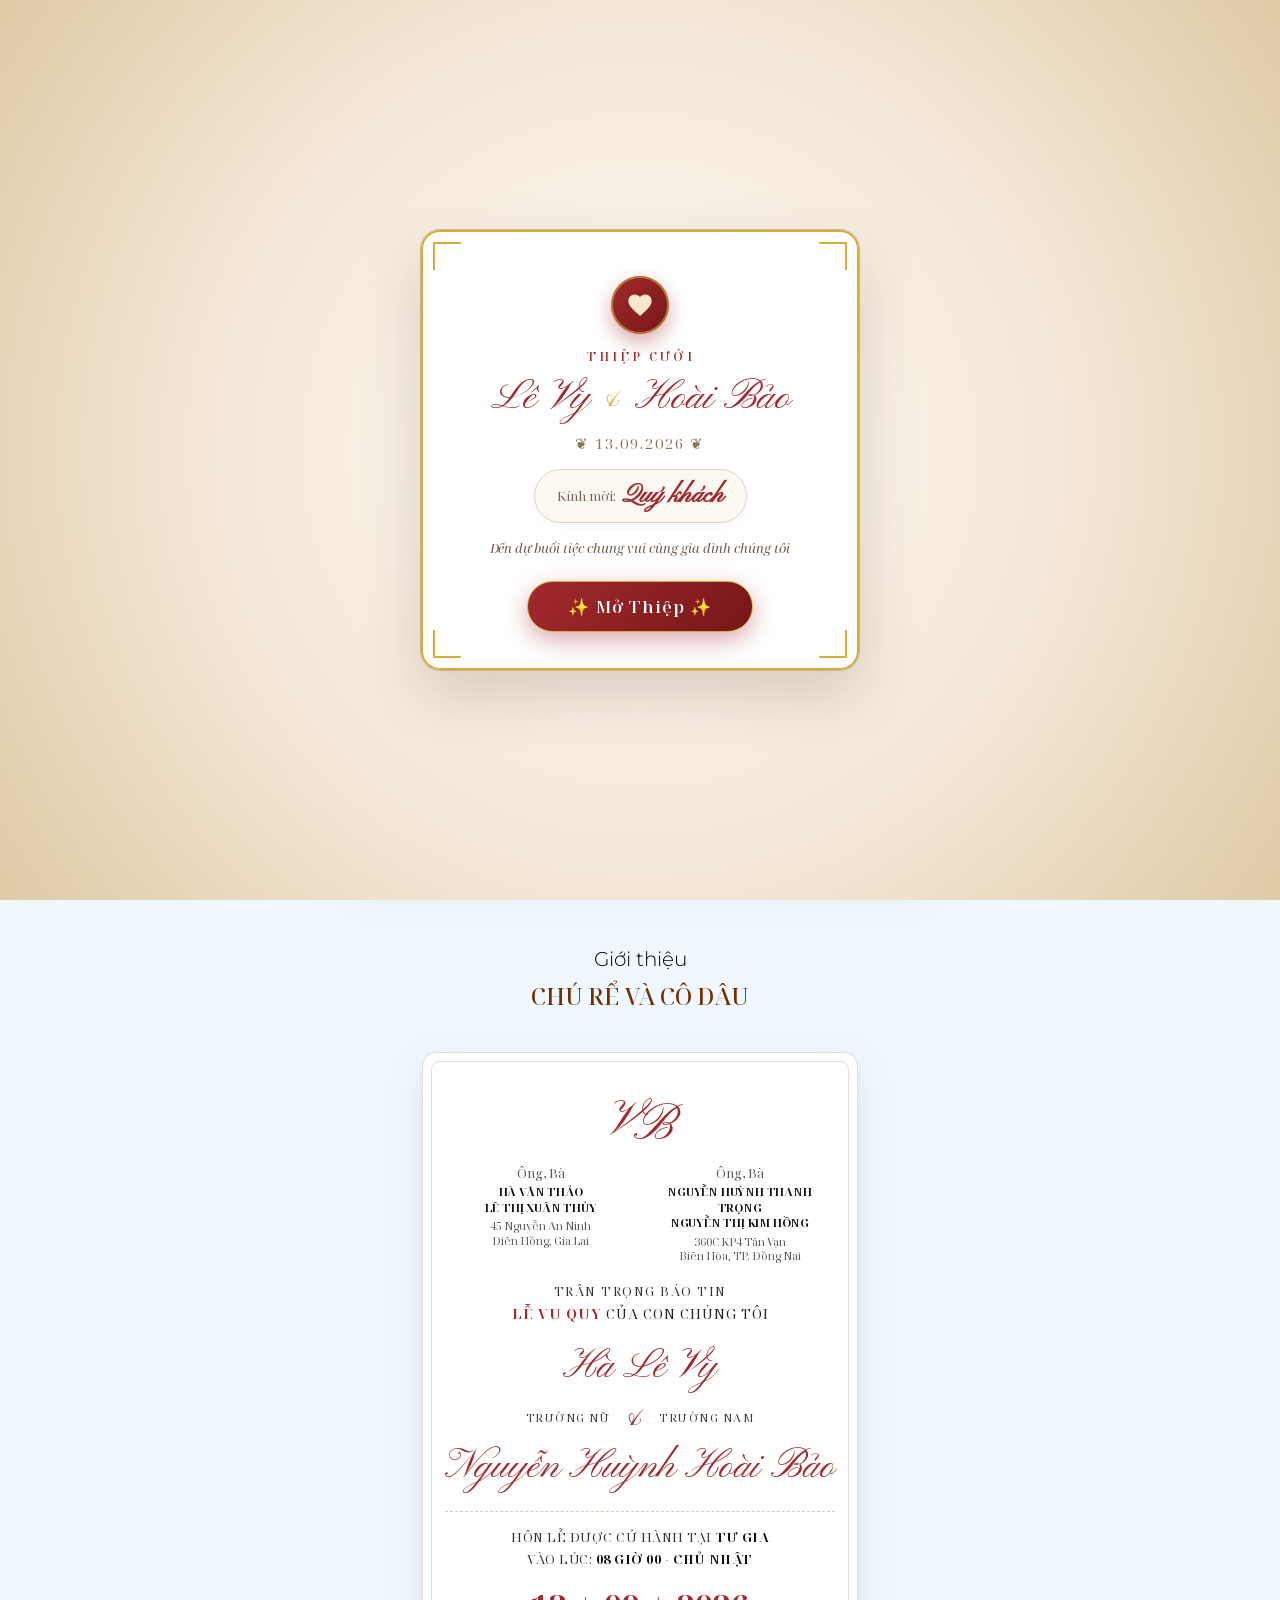
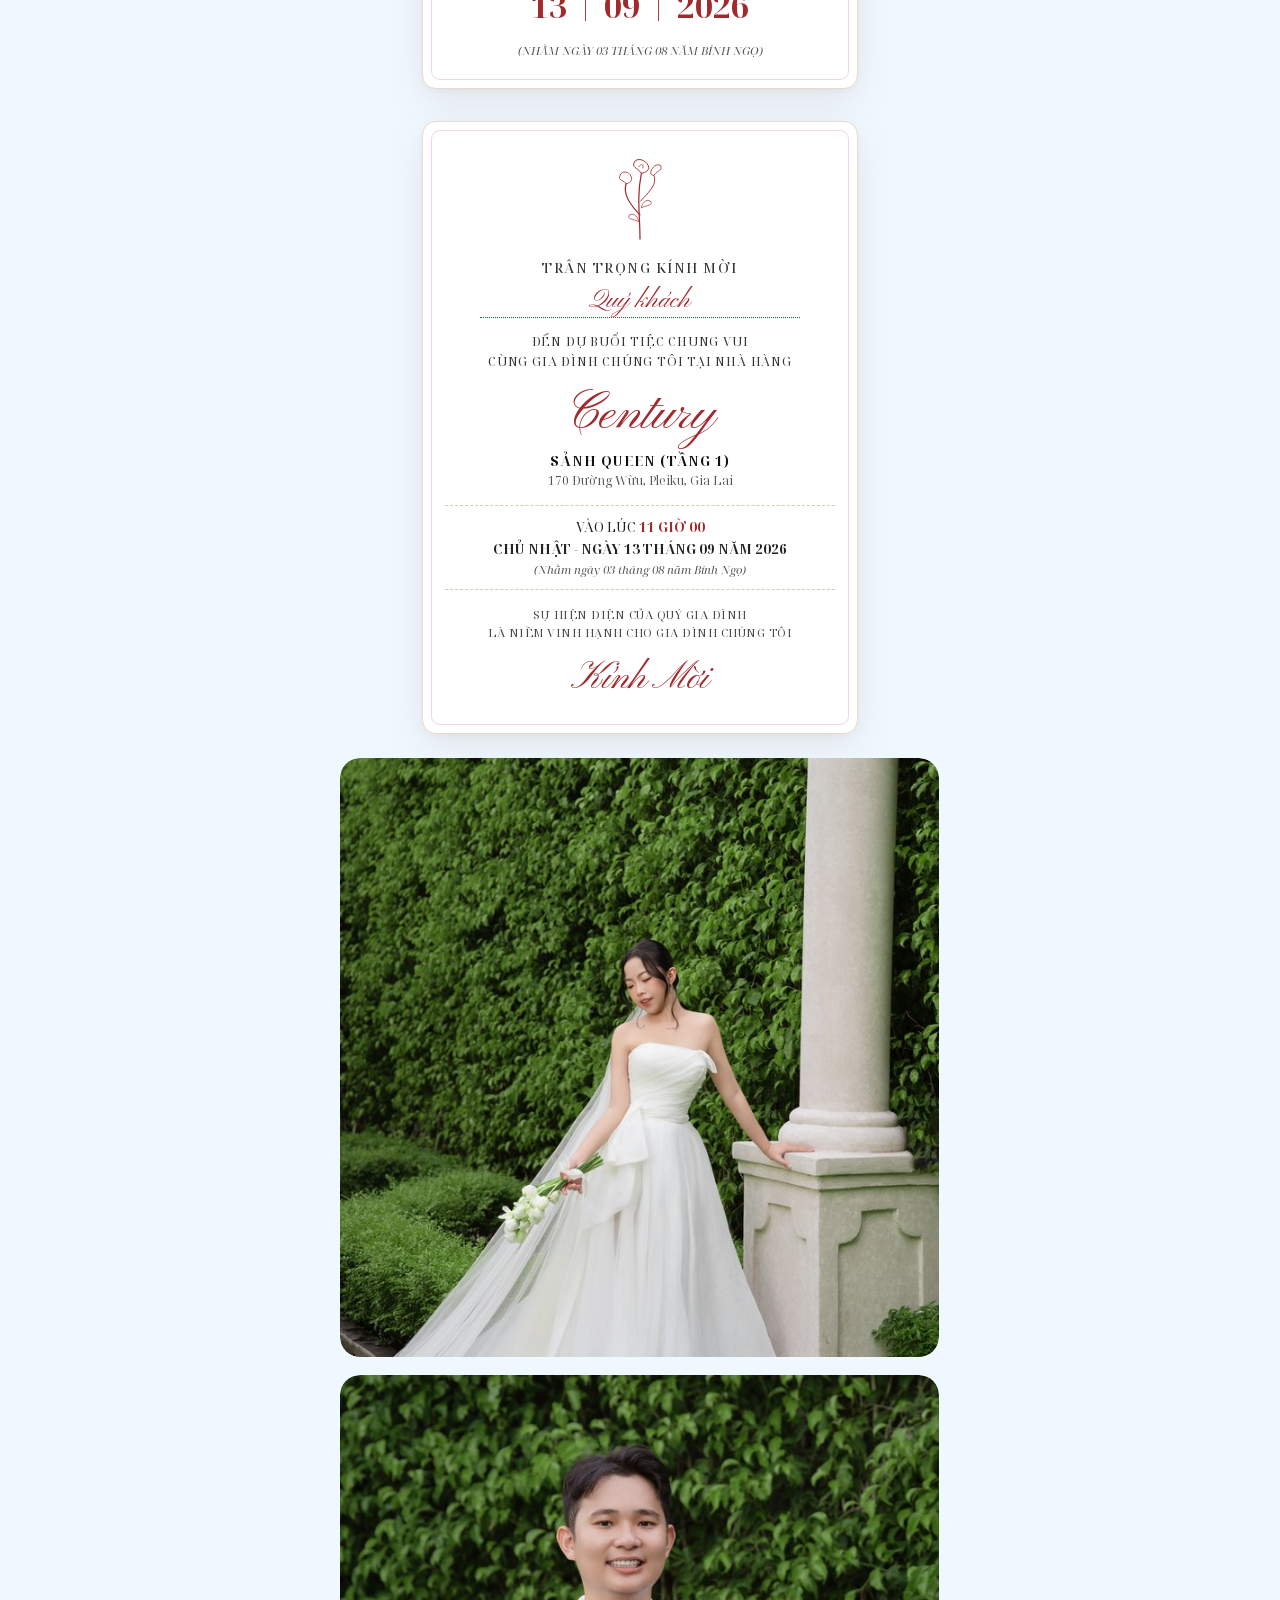
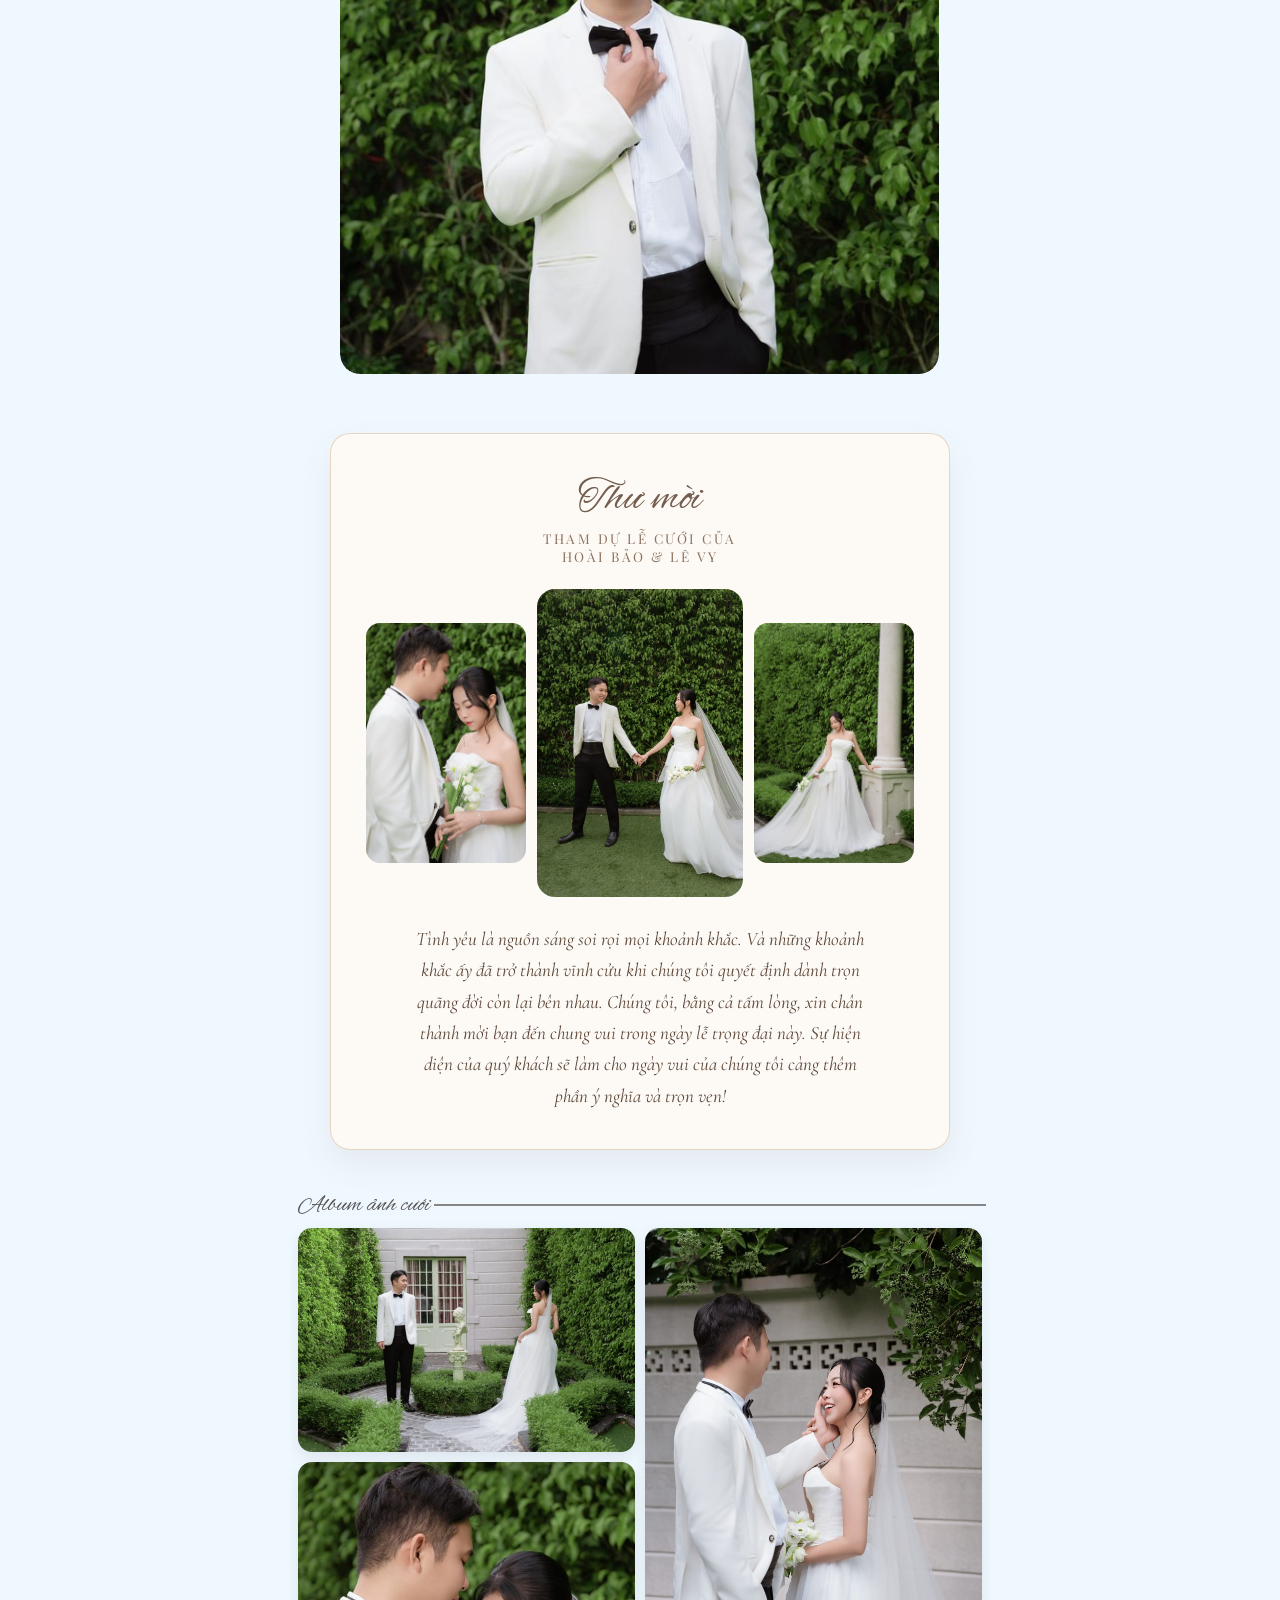
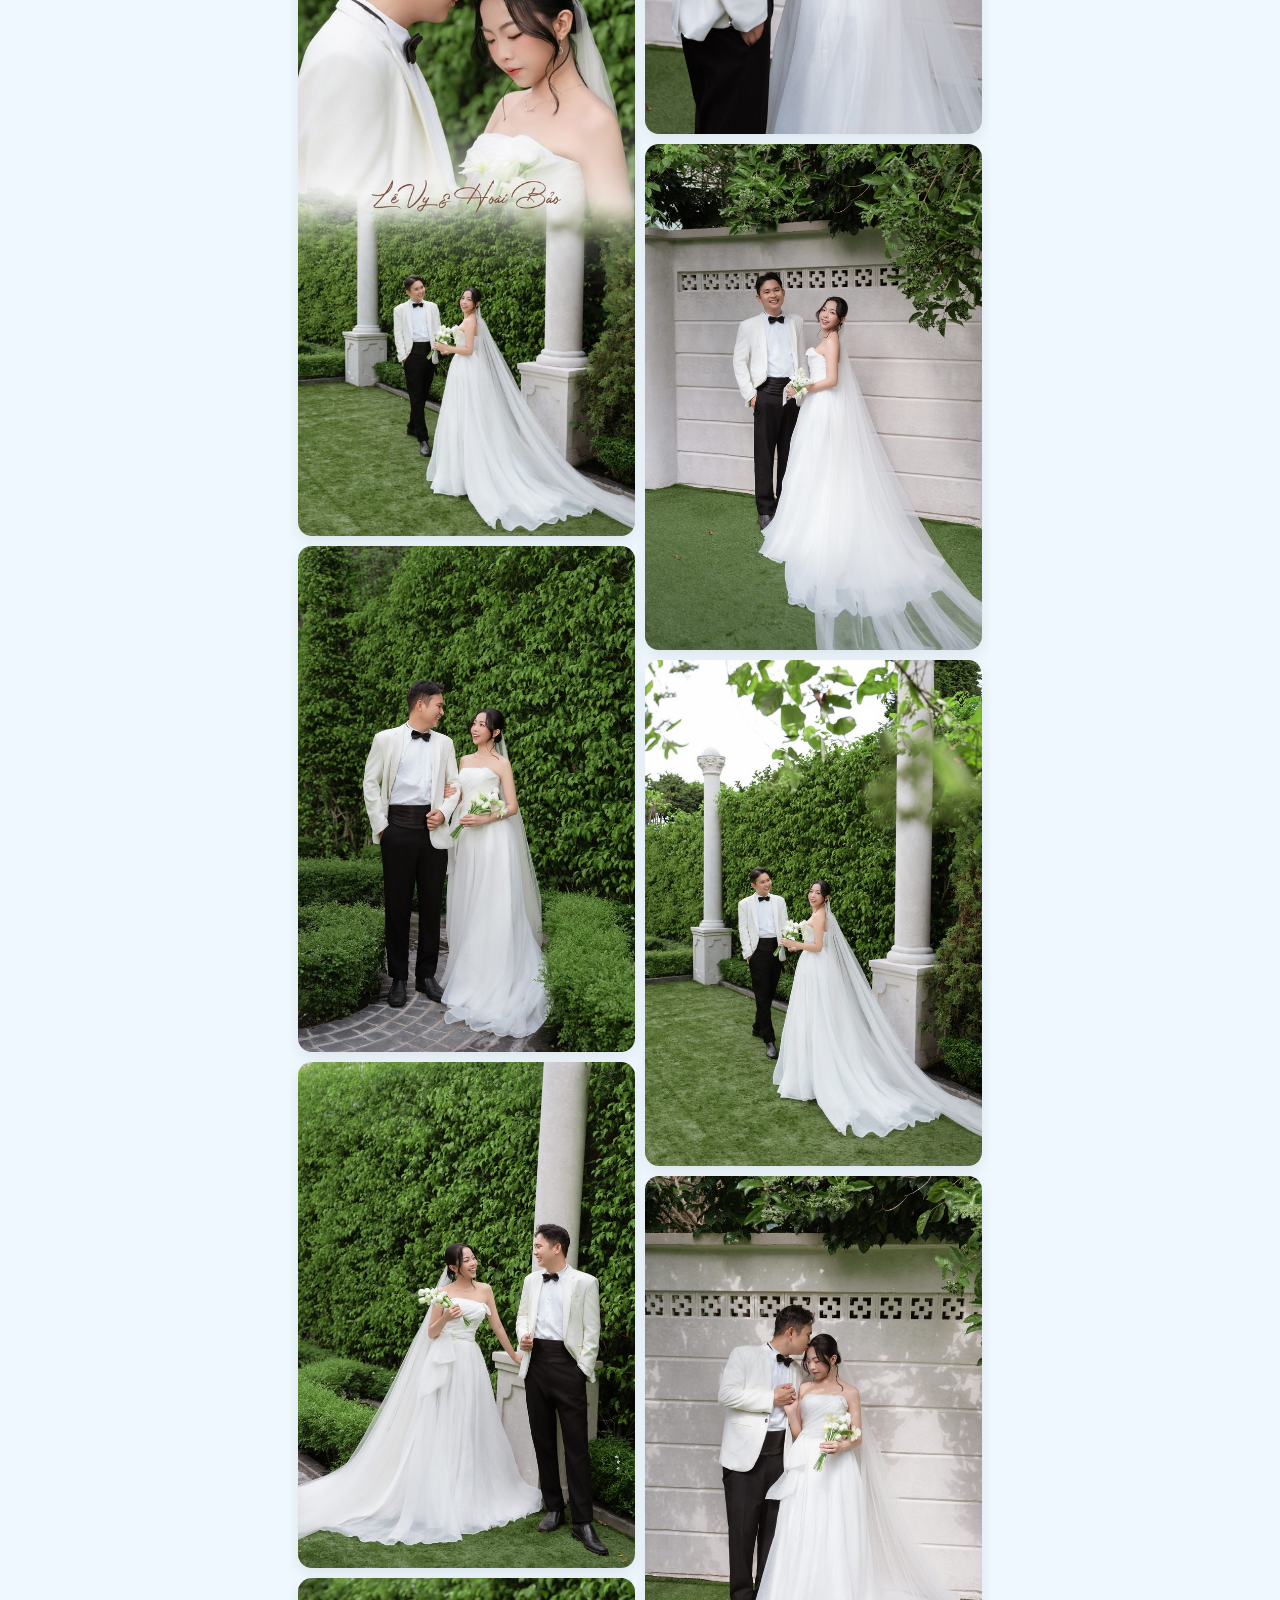
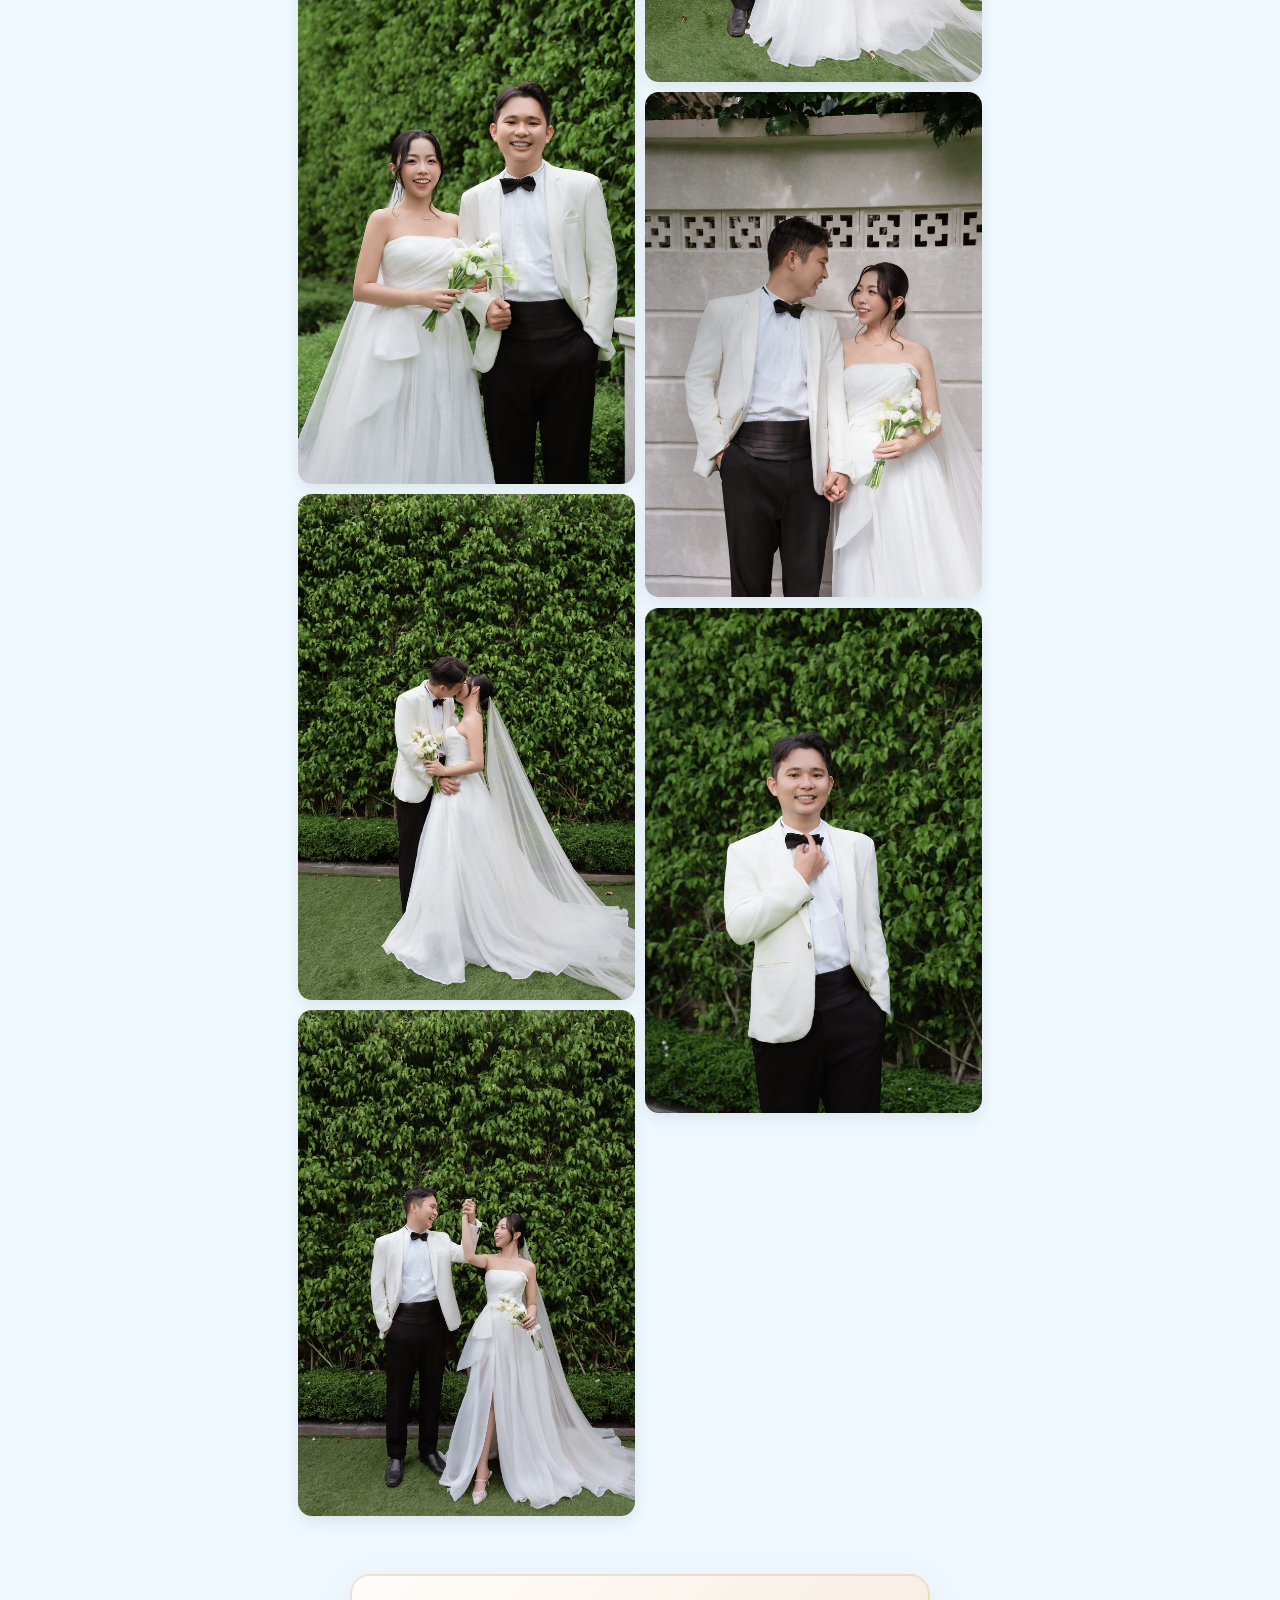
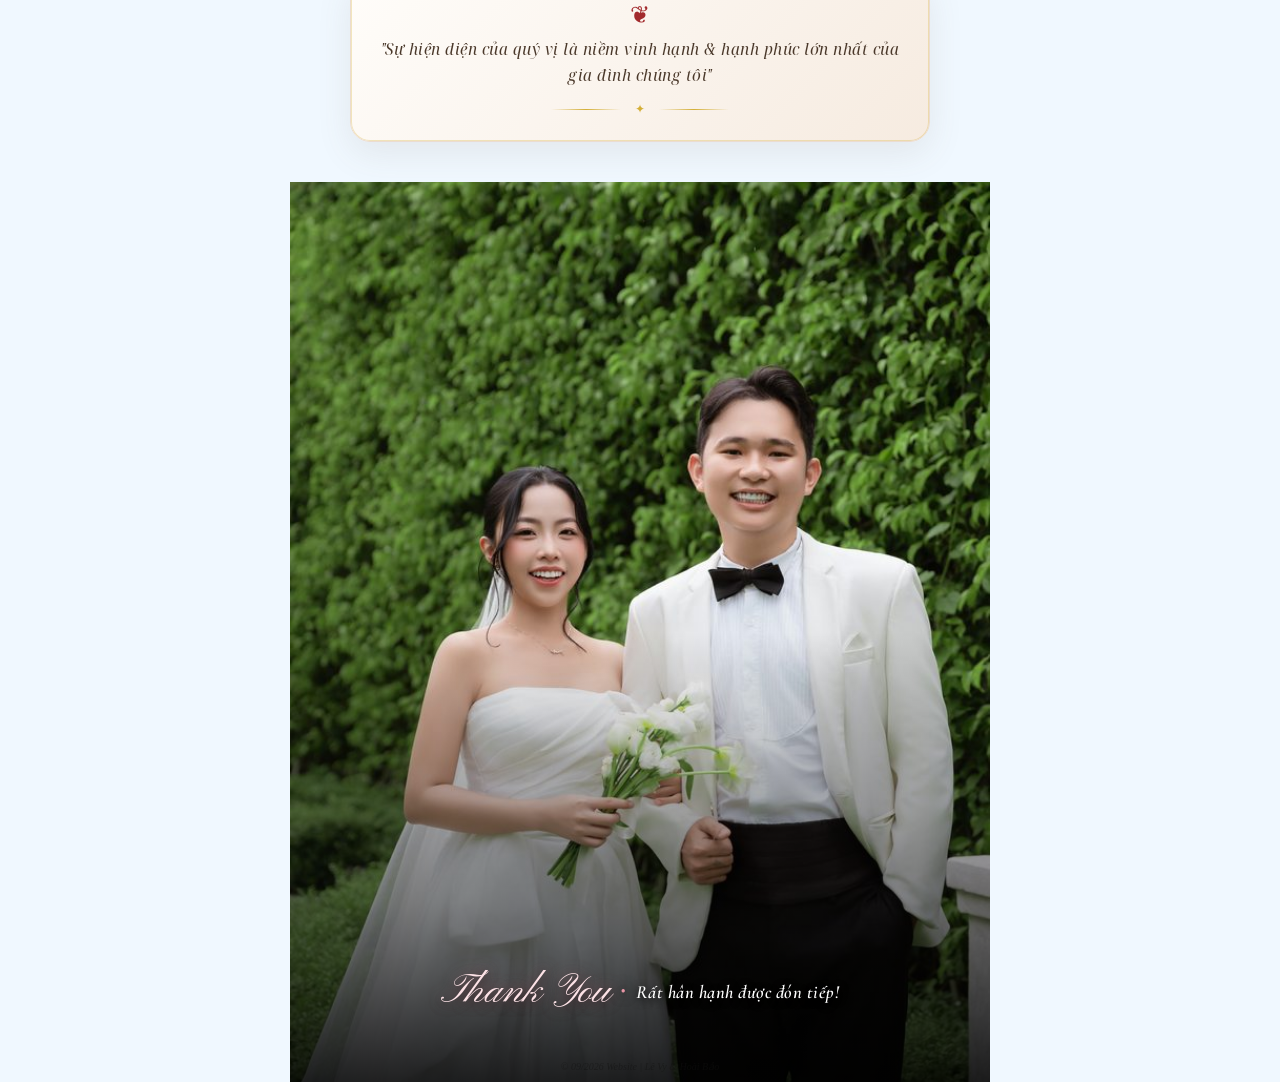
==== commit ccf0a2e7: "LAN CUOI" ====
--- a/index.html
+++ b/index.html
@@ -3,7 +3,8 @@
 
 <head>
     <meta charset="UTF-8">
-    <meta name="viewport" content="width=device-width, initial-scale=1.0">
+    <meta name="viewport"
+        content="width=device-width, initial-scale=1.0, maximum-scale=1.0, user-scalable=no, shrink-to-fit=no, viewport-fit=cover">
     <title>Wedding Lê Vy & Hoài Bảo</title>
     <link rel="stylesheet" href="./style.css?v=19.9">
     <link rel="stylesheet" href="./style2.css?v=19.9">
@@ -321,7 +322,7 @@
     <!-- Mời -->
     <div class="moi_container reveal_element">
         <div class="moi_desc1 font_fancy">Thư mời</div>
-        <div class="moi_desc2 font_tnr">Tham dự Lễ cưới của Hoài Bảo & Lê Vy</div>
+        <div class="moi_desc2 font_tnr">Tham dự Lễ cưới của<br>Hoài Bảo &amp; Lê Vy</div>
         <div class="moi_img">
             <img class="img_small js_l js_left" src="./source/photos/dsc05714.jpg" alt="Lê Vy & Hoài Bảo">
             <img class="img_big js_center" src="./source/photos/dsc05822.jpg" alt="Lê Vy & Hoài Bảo">
@@ -385,10 +386,11 @@
     <!-- Thanks -->
     <div class="thank_container">
         <div class="thank_desc">
-            <div class="thank_flourish_top">❦ Thank You ❦</div>
-            <img src="./source/thank.svg" alt="Cảm ơn" class="thank_svg_img">
-            <p class="thank_text_main">Rất hân hạnh được đón tiếp!</p>
-            <div class="thank_flourish_bottom">✦ ✦ ✦</div>
+            <div class="thank_single_line">
+                <span class="thank_word_fancy">Thank You</span>
+                <span class="thank_dot">•</span>
+                <span class="thank_word_sub">Rất hân hạnh được đón tiếp!</span>
+            </div>
         </div>
         <div class="footter">
             © 09/2026 Website | Lê Vy & Hoài Bảo
--- a/style.css
+++ b/style.css
@@ -54,11 +54,17 @@
 html {
     scroll-behavior: smooth;
     background-color: #f0f8ff;
-    overflow-x: hidden;
+    overflow-x: hidden !important;
     -webkit-font-smoothing: antialiased;
     -moz-osx-font-smoothing: grayscale;
     text-rendering: optimizeLegibility;
     -webkit-tap-highlight-color: transparent;
+    -webkit-text-size-adjust: 100% !important;
+    -moz-text-size-adjust: 100% !important;
+    -ms-text-size-adjust: 100% !important;
+    text-size-adjust: 100% !important;
+    width: 100%;
+    max-width: 100%;
 }
 
 * {
@@ -78,13 +84,19 @@
     -webkit-font-smoothing: antialiased;
     -moz-osx-font-smoothing: grayscale;
     text-rendering: optimizeLegibility;
-    overflow-x: hidden;
+    overflow-x: hidden !important;
+    -webkit-text-size-adjust: 100% !important;
+    -moz-text-size-adjust: 100% !important;
+    -ms-text-size-adjust: 100% !important;
+    text-size-adjust: 100% !important;
 }
 
 .thiep {
     position: relative;
     width: 100%;
+    max-width: 100%;
     overflow: hidden;
+    contain: paint;
     background-repeat: no-repeat;
     background-position: center;
     background-size: cover;
--- a/style2.css
+++ b/style2.css
@@ -207,14 +207,17 @@
 /* pop_up........................... */
 .popup {
     position: fixed;
-    width: 100vw;
-    height: 100vh;
+    inset: 0;
+    width: 100%;
+    height: 100%;
+    height: 100dvh;
     display: none;
     z-index: 3;
     background-color: #55555570;
     align-items: center;
     justify-content: center;
     max-width: 700px;
+    margin: 0 auto;
 }
 
 .popup.show {
@@ -380,19 +383,21 @@
     position: relative;
     overflow: hidden;
     background-repeat: no-repeat;
-    background-position: center 35%;
+    background-position: center 20%;
     background-size: cover;
     align-items: center;
-    justify-content: center;
+    justify-content: flex-end;
+    padding-bottom: 45px;
     display: flex;
     flex-direction: column;
+    box-sizing: border-box;
 }
 
 .thank_container::after {
     content: "";
     position: absolute;
     inset: 0;
-    background: linear-gradient(to bottom, rgba(0, 0, 0, 0.18) 0%, rgba(0, 0, 0, 0) 35%, rgba(0, 0, 0, 0) 70%, rgba(0, 0, 0, 0.35) 100%);
+    background: linear-gradient(to bottom, rgba(0, 0, 0, 0) 0%, rgba(0, 0, 0, 0) 50%, rgba(0, 0, 0, 0.45) 80%, rgba(0, 0, 0, 0.85) 100%);
     pointer-events: none;
     z-index: 1;
 }
@@ -400,80 +405,59 @@
 .thank_desc {
     position: relative;
     z-index: 2;
-    padding: 32px 24px;
-    background: rgba(255, 255, 255, 0.85);
-    -webkit-backdrop-filter: blur(14px);
-    backdrop-filter: blur(14px);
-    width: 90%;
-    max-width: 440px;
-    border-radius: 24px;
-    border: 2px solid rgba(212, 175, 55, 0.85);
-    box-shadow: 0 20px 45px rgba(0, 0, 0, 0.3);
-    text-align: center;
-    color: #3b281c;
-    margin: 0 auto;
-}
-
-body[data-side="nhagai"] .thank_desc {
-    background: rgba(255, 255, 255, 0.85);
-    border-color: rgba(217, 119, 127, 0.85);
-    box-shadow: 0 20px 45px rgba(217, 119, 127, 0.28);
-}
-
-.thank_flourish_top {
+    padding: 10px 16px;
+    background: transparent !important;
+    border: none !important;
+    box-shadow: none !important;
+    backdrop-filter: none !important;
+    -webkit-backdrop-filter: none !important;
+    width: 95%;
+    max-width: 600px;
+    text-align: center;
+    margin: 0 auto 12px auto;
+}
+
+.thank_single_line {
+    display: inline-flex;
+    align-items: center;
+    justify-content: center;
+    gap: 10px;
+    width: 100%;
+    flex-wrap: wrap;
+    color: #ffffff;
+    text-shadow: 0 3px 12px rgba(0, 0, 0, 0.95), 0 0 15px rgba(0, 0, 0, 0.8);
+}
+
+.thank_word_fancy {
     font-family: "Pinyon Script", "Great Vibes", cursive;
-    font-size: clamp(34px, 8.5vw, 48px);
-    color: #a22a2d;
-    text-shadow: none;
+    font-size: clamp(30px, 7.5vw, 42px);
+    color: #f7e2bd;
     line-height: 1.1;
-    margin-bottom: 8px;
-}
-
-body[data-side="nhagai"] .thank_flourish_top {
-    color: #b8525b;
-    text-shadow: none;
-}
-
-.thank_svg_img {
-    height: 52px;
-    width: auto;
-    max-width: 85%;
-    object-fit: contain;
-    margin: 4px auto 12px auto;
-    display: block;
-    filter: none;
-}
-
-body[data-side="nhagai"] .thank_svg_img {
-    filter: none;
-}
-
-.thank_text_main {
+    text-shadow: 0 3px 12px rgba(0, 0, 0, 0.95), 0 0 14px rgba(212, 175, 55, 0.6);
+}
+
+body[data-side="nhagai"] .thank_word_fancy {
+    color: #fce2e6;
+    text-shadow: 0 3px 12px rgba(0, 0, 0, 0.95), 0 0 14px rgba(232, 149, 165, 0.7);
+}
+
+.thank_dot {
+    color: #d4af37;
+    font-size: 14px;
+}
+
+body[data-side="nhagai"] .thank_dot {
+    color: #e895a5;
+}
+
+.thank_word_sub {
     font-family: "Cormorant Garamond", "Noto Serif Display", serif;
-    font-size: clamp(17px, 4.5vw, 21px);
+    font-size: clamp(14px, 3.8vw, 18.5px);
     font-style: italic;
     font-weight: 600;
-    color: #4a3628;
+    color: #ffffff;
     letter-spacing: 0.5px;
-    text-shadow: none;
-    margin-bottom: 10px;
-    line-height: 1.4;
-}
-
-body[data-side="nhagai"] .thank_text_main {
-    color: #5c2c32;
-    text-shadow: none;
-}
-
-.thank_flourish_bottom {
-    color: #b8860b;
-    font-size: 13px;
-    letter-spacing: 6px;
-    opacity: 0.9;
-}
-
-body[data-side="nhagai"] .thank_flourish_bottom {
-    color: #d9777f;
+    text-shadow: 0 2px 8px rgba(0, 0, 0, 0.95);
 }
 
 .thank_desc {
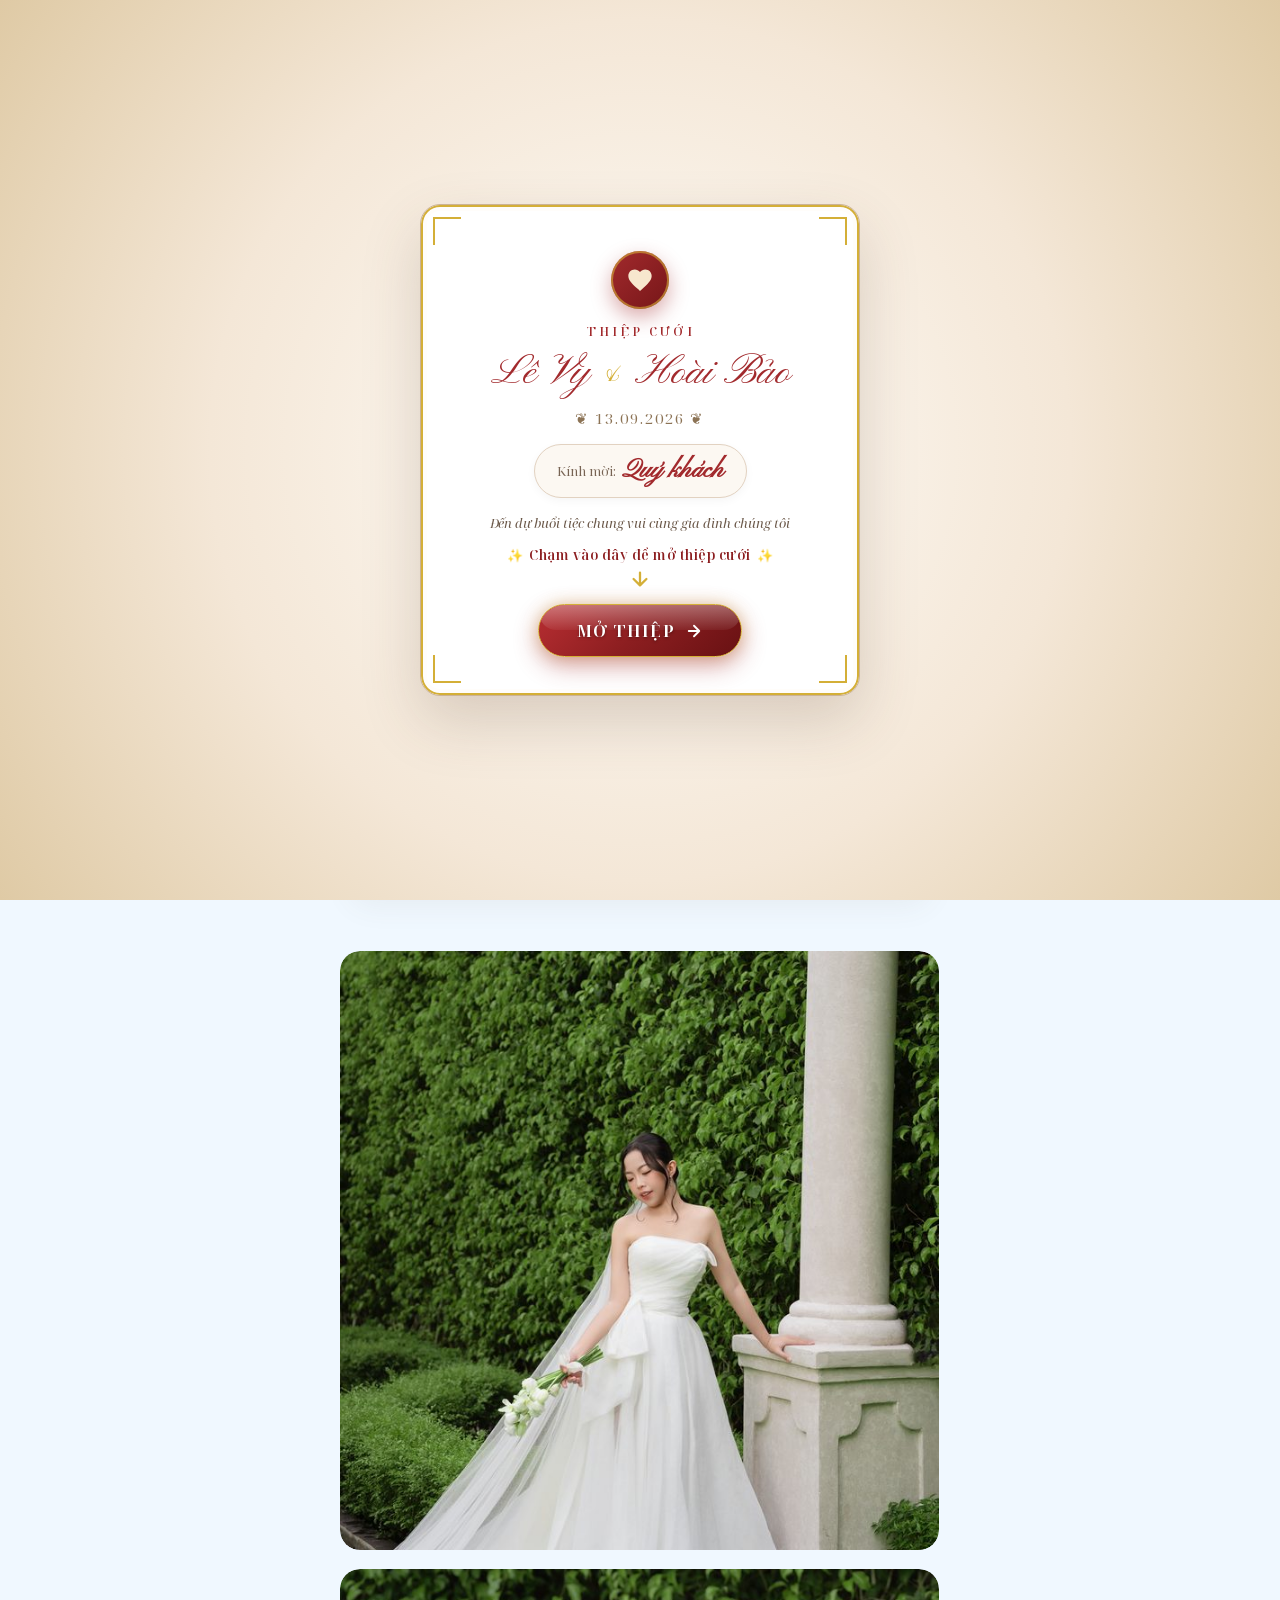
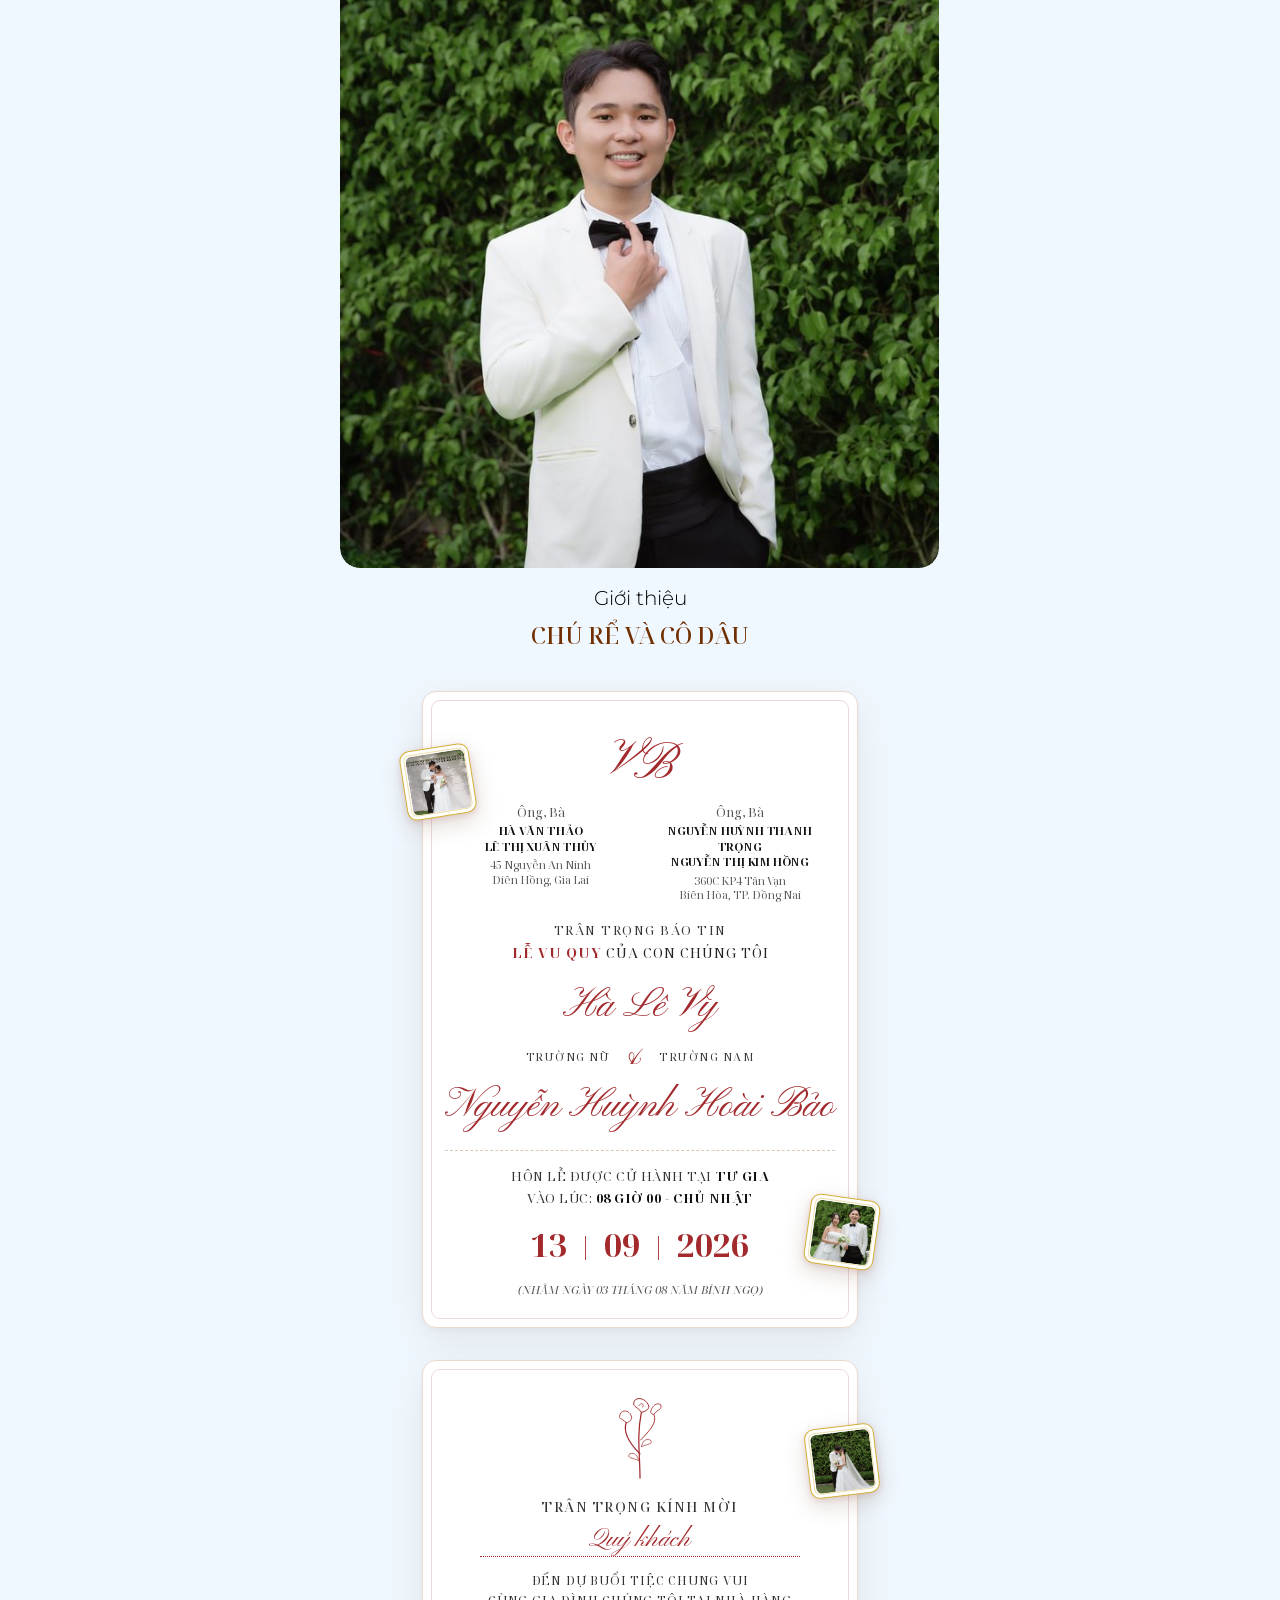
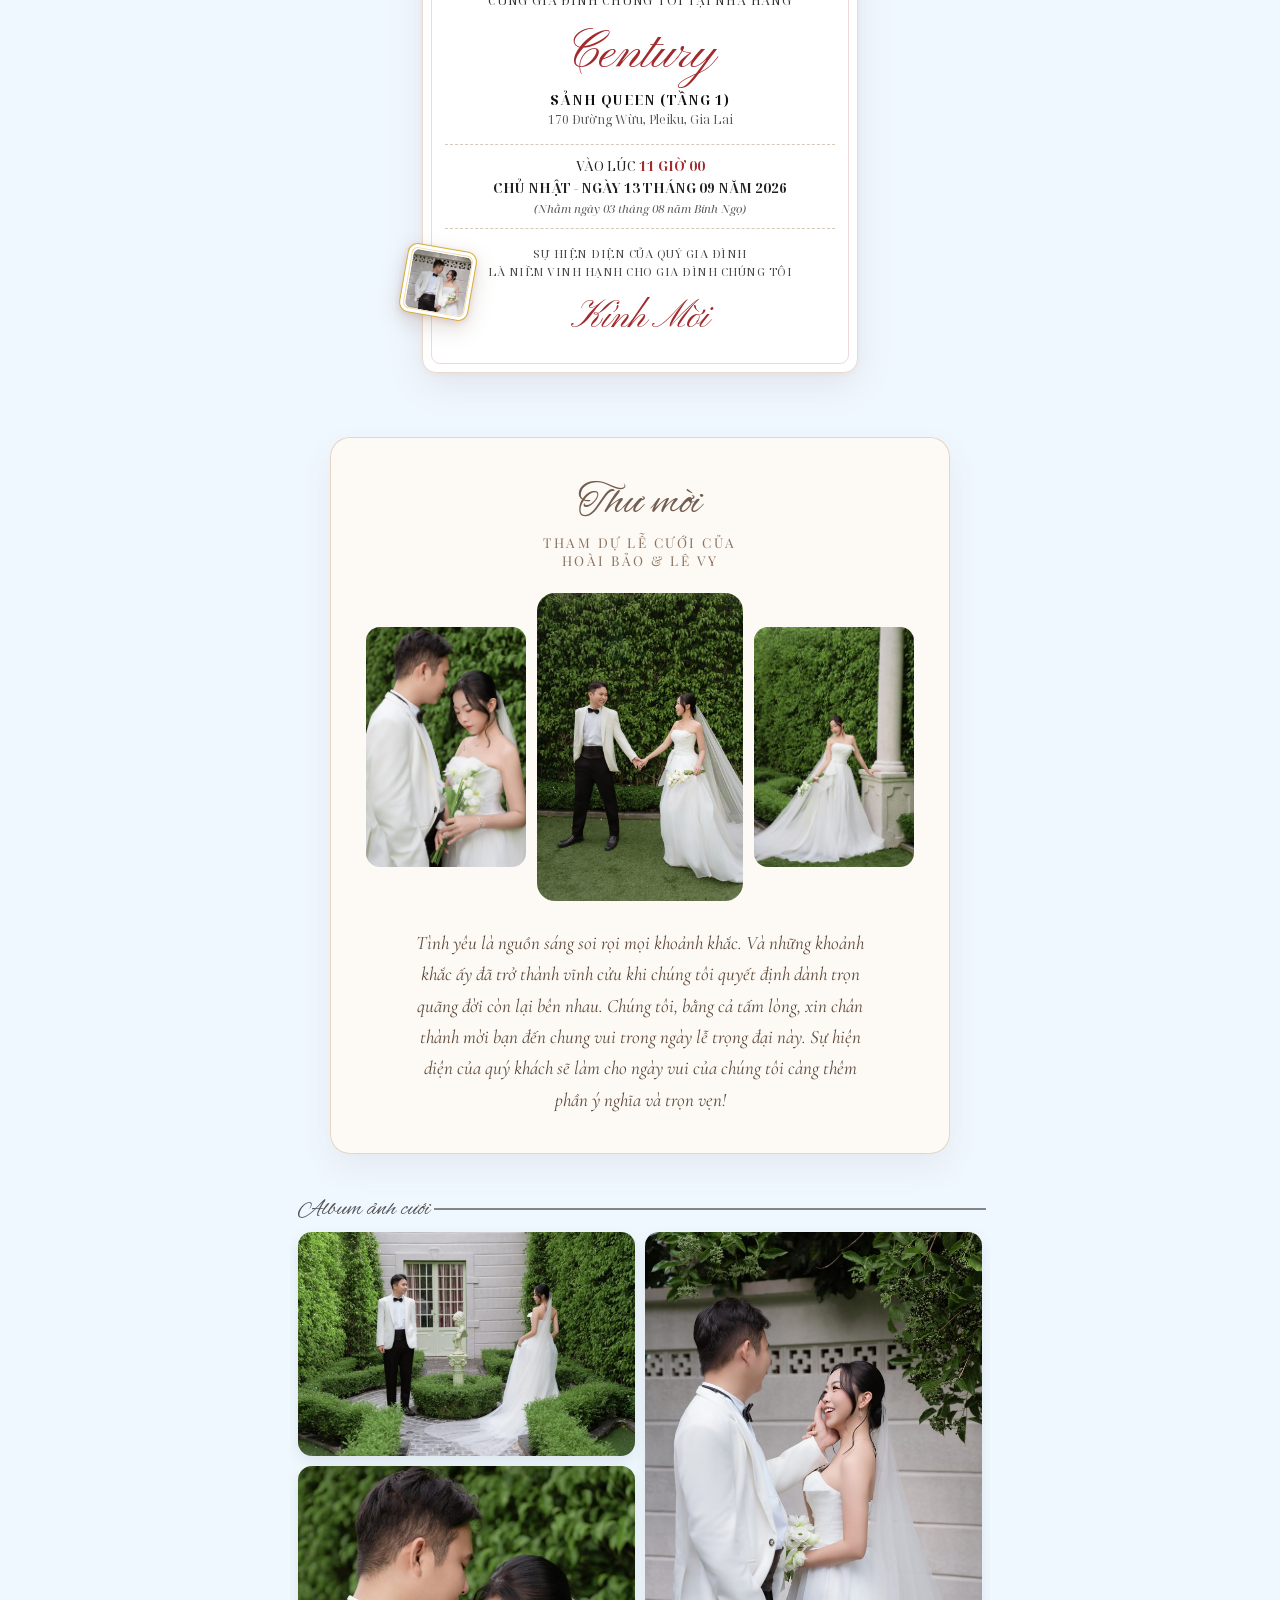
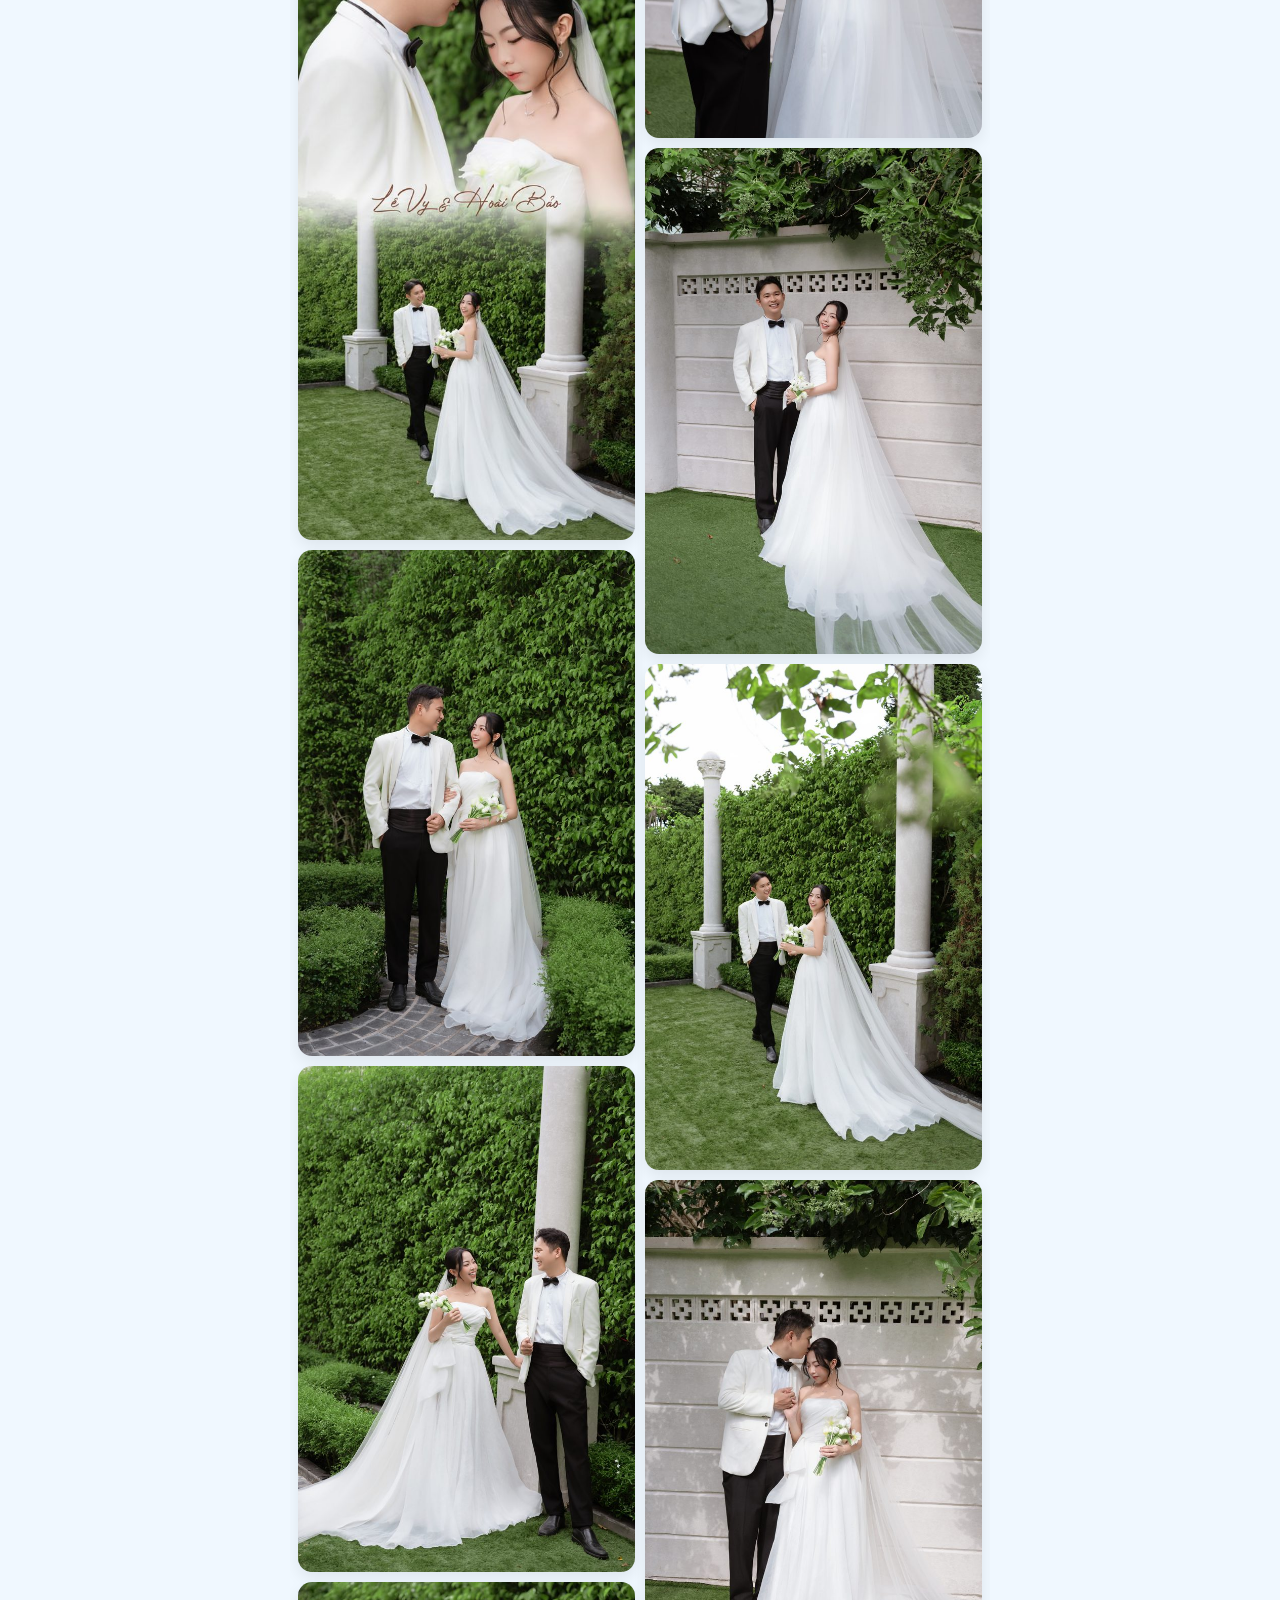
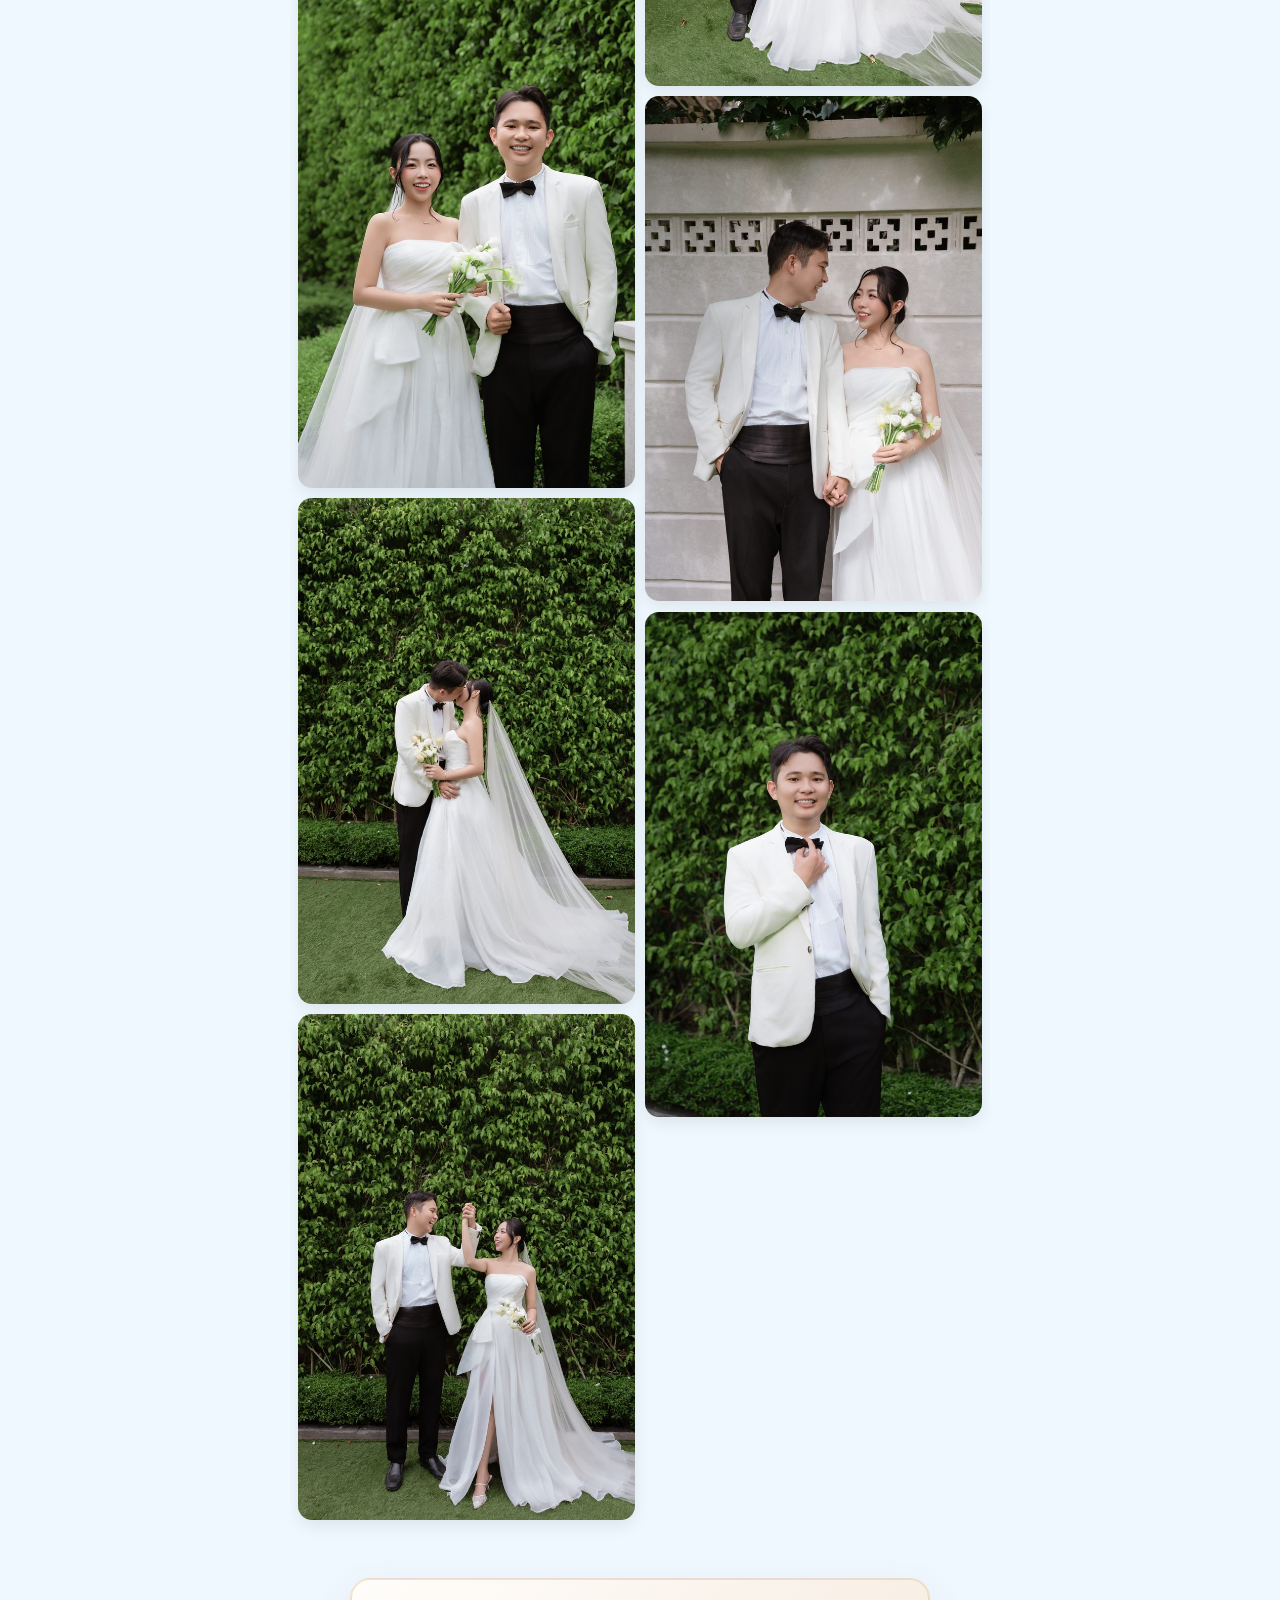
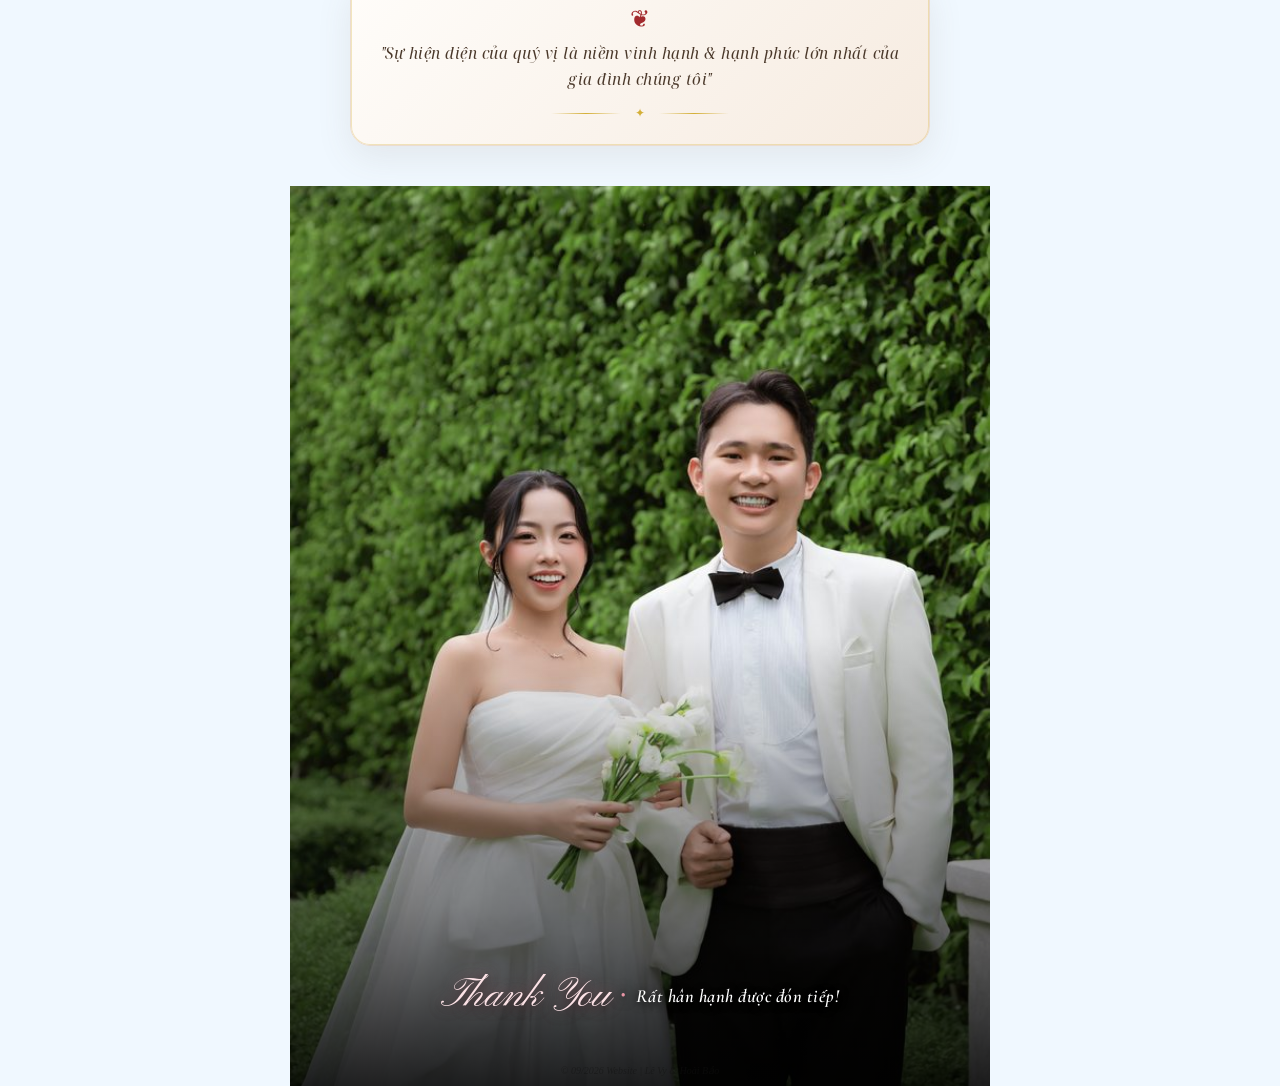
==== commit 815a9338: "Them anh nho" ====
--- a/index.html
+++ b/index.html
@@ -101,7 +101,26 @@
             </div>
 
             <div class="envelope_subtext">Đến dự buổi tiệc chung vui cùng gia đình chúng tôi</div>
-            <button id="btnOpenEnvelope" class="btn_open_envelope">✨ Mở Thiệp ✨</button>
+            <div class="envelope_prompt_wrapper">
+                <div class="envelope_prompt_hint">
+                    <span class="sparkle_icon">✨</span>
+                    <span class="hint_text">Chạm vào đây để mở thiệp cưới</span>
+                    <span class="sparkle_icon">✨</span>
+                </div>
+                <div class="envelope_arrow_bounce">
+                    <svg width="22" height="22" viewBox="0 0 24 24" fill="none" stroke="#d4af37" stroke-width="2.5" stroke-linecap="round" stroke-linejoin="round">
+                        <path d="M12 5v14M19 12l-7 7-7-7"/>
+                    </svg>
+                </div>
+            </div>
+            <button id="btnOpenEnvelope" class="btn_open_envelope">
+                <span>Mở Thiệp</span>
+                <span class="btn_open_arrow">
+                    <svg width="18" height="18" viewBox="0 0 24 24" fill="none" stroke="currentColor" stroke-width="2.5" stroke-linecap="round" stroke-linejoin="round">
+                        <path d="M5 12h14M12 5l7 7-7 7"/>
+                    </svg>
+                </span>
+            </button>
         </div>
     </div>
 
@@ -192,12 +211,31 @@
     <!-- REFINED FAMILY SECTION (Matching Image 2) -->
     <!-- CHÍNH XÁC BỐ CỤC THIỆP GỐC (VY BAO - 13T9 1.png) -->
     <div class="gt_container">
+        <div class="gt_img reveal_element reveal_left">
+            <img src="./source/photos/dsc05769.jpg" alt="Chú rể Hoài Bảo & Cô dâu Lê Vy">
+        </div>
+        <div class="gt_img reveal_element reveal_right">
+            <img src="./source/photos/dsc06004.jpg" alt="Hoài Bảo & Lê Vy">
+        </div>
+
         <div class="gt_des font_montserrat">Giới thiệu</div>
         <div class="gt_des2 font_thanh_dam">Chú Rể và Cô Dâu</div>
 
         <div class="orig_cards_wrapper">
             <!-- THÔNG TIN LỄ CƯỚI - LỄ VU QUY (Card 2) -->
             <div class="orig_card orig_card_family reveal_element reveal_scale">
+                <!-- 2 Mini Framed Photos Accents for Card 2 -->
+                <div class="card_photo_accent pos_card2_top_left" title="Ảnh kỷ niệm">
+                    <div class="accent_photo_frame">
+                        <img src="./source/photos/dsc05981.jpg" alt="Lê Vy & Hoài Bảo">
+                    </div>
+                </div>
+                <div class="card_photo_accent pos_card2_bottom_right" title="Ảnh kỷ niệm">
+                    <div class="accent_photo_frame">
+                        <img src="./source/photos/dsc05809.jpg" alt="Lê Vy & Hoài Bảo">
+                    </div>
+                </div>
+
                 <div class="vb_monogram_wrapper">
                     <svg width="85" height="65" viewBox="0 0 100 80" fill="none">
                         <text x="12" y="58" font-family="'Pinyon Script', 'Great Vibes', cursive" font-size="58"
@@ -255,6 +293,18 @@
 
             <!-- THƯ MỜI TIỆC CƯỚI - CENTURY RESTAURANT (Card 3) -->
             <div class="orig_card orig_card_party reveal_element reveal_scale">
+                <!-- 2 Mini Framed Photos Accents for Card 3 -->
+                <div class="card_photo_accent pos_card3_top_right" title="Ảnh kỷ niệm">
+                    <div class="accent_photo_frame">
+                        <img src="./source/photos/dsc05877.jpg" alt="Lê Vy & Hoài Bảo">
+                    </div>
+                </div>
+                <div class="card_photo_accent pos_card3_bottom_left" title="Ảnh kỷ niệm">
+                    <div class="accent_photo_frame">
+                        <img src="./source/photos/dsc05995.jpg" alt="Lê Vy & Hoài Bảo">
+                    </div>
+                </div>
+
                 <div class="flower_art_wrapper">
                     <svg class="original_flower_art" width="70" height="90" viewBox="0 0 100 130" fill="none">
                         <path d="M50 120 C50 85, 45 60, 52 25" stroke="#a22a2d" stroke-width="1.8"
@@ -309,12 +359,7 @@
             </div>
         </div>
 
-        <div class="gt_img reveal_element reveal_left">
-            <img src="./source/photos/dsc05769.jpg" alt="Chú rể Hoài Bảo & Cô dâu Lê Vy">
-        </div>
-        <div class="gt_img reveal_element reveal_right">
-            <img src="./source/photos/dsc06004.jpg" alt="Hoài Bảo & Lê Vy">
-        </div>
+
 
     </div>
 
--- a/style.css
+++ b/style.css
@@ -307,20 +307,20 @@
 
 .padding_hour,
 .padding_day {
-    font-family: "Montserrat", sans-serif;
-    font-size: clamp(12px, 3.6vw, 14.5px);
-    letter-spacing: 2px;
+    font-family: "Noto Serif Display", serif;
+    font-size: clamp(13px, 3.8vw, 15.5px);
+    letter-spacing: 3px;
     font-weight: 700;
     white-space: nowrap;
     display: inline-block;
     text-align: center;
-    color: #761618;
+    color: #594233;
     text-shadow: none;
 }
 
 body[data-side="nhagai"] .padding_hour,
 body[data-side="nhagai"] .padding_day {
-    color: #b8525b;
+    color: #7a3239;
     text-shadow: none;
 }
 
--- a/style2.css
+++ b/style2.css
@@ -683,34 +683,173 @@
     font-family: "Noto Serif Display", serif;
     font-size: 13px;
     color: #6b5849;
-    margin-bottom: 24px;
+    margin-bottom: 14px;
     font-style: italic;
 }
 
+/* Prompt Hint & Animated Bouncing Arrow */
+.envelope_prompt_wrapper {
+    display: flex;
+    flex-direction: column;
+    align-items: center;
+    justify-content: center;
+    margin-bottom: 14px;
+    gap: 4px;
+}
+
+.envelope_prompt_hint {
+    font-family: "Noto Serif Display", serif;
+    font-size: 13.5px;
+    font-weight: 600;
+    color: #8c1e20;
+    letter-spacing: 0.5px;
+    display: flex;
+    align-items: center;
+    gap: 6px;
+    animation: promptPulse 2s ease-in-out infinite;
+}
+
+.envelope_prompt_hint .sparkle_icon {
+    font-size: 13px;
+    animation: sparkleSpin 3s linear infinite;
+}
+
+.envelope_arrow_bounce {
+    display: flex;
+    align-items: center;
+    justify-content: center;
+    color: #d4af37;
+    animation: arrowBounce 1.5s ease-in-out infinite;
+}
+
+@keyframes arrowBounce {
+    0%, 100% {
+        transform: translateY(0);
+        opacity: 0.75;
+    }
+    50% {
+        transform: translateY(5px);
+        opacity: 1;
+    }
+}
+
+@keyframes promptPulse {
+    0%, 100% {
+        opacity: 0.85;
+        transform: scale(0.98);
+    }
+    50% {
+        opacity: 1;
+        transform: scale(1.02);
+    }
+}
+
+@keyframes sparkleSpin {
+    0% { transform: scale(0.9) rotate(0deg); }
+    50% { transform: scale(1.25) rotate(15deg); }
+    100% { transform: scale(0.9) rotate(0deg); }
+}
+
+/* Luxury Shiny / Glowing / Glossy Open Envelope Button */
 .btn_open_envelope {
-    background: linear-gradient(135deg, #a22a2d 0%, #761618 100%);
+    position: relative;
+    display: inline-flex;
+    align-items: center;
+    justify-content: center;
+    gap: 10px;
+    background: linear-gradient(135deg, #b82e32 0%, #8c1e20 50%, #681113 100%);
     color: #ffffff;
     font-family: "Noto Serif Display", serif;
-    font-size: 17px;
-    font-weight: 600;
-    padding: 13px 40px;
-    border-radius: 30px;
-    border: 1px solid #d4af37;
+    font-size: 16.5px;
+    font-weight: 700;
+    padding: 14px 38px;
+    border-radius: 35px;
+    border: 1.5px solid #d4af37;
     cursor: pointer;
-    box-shadow: 0 8px 24px rgba(162, 42, 45, 0.4);
-    transition: all 0.3s cubic-bezier(0.4, 0, 0.2, 1);
+    overflow: hidden;
     outline: none;
-    letter-spacing: 1px;
+    letter-spacing: 1.2px;
+    text-transform: uppercase;
+    text-shadow: 0 1px 3px rgba(0, 0, 0, 0.4);
+    box-shadow: 0 8px 25px rgba(162, 42, 45, 0.45), 0 0 15px rgba(212, 175, 55, 0.35);
+    animation: buttonGlowPulse 2.4s infinite ease-in-out;
+    transition: all 0.35s cubic-bezier(0.25, 0.8, 0.25, 1);
+}
+
+/* Glossy highlight layer on top half */
+.btn_open_envelope::after {
+    content: '';
+    position: absolute;
+    top: 0;
+    left: 0;
+    right: 0;
+    height: 48%;
+    background: linear-gradient(to bottom, rgba(255, 255, 255, 0.35), rgba(255, 255, 255, 0.05));
+    border-radius: 35px 35px 80px 80px;
+    pointer-events: none;
+}
+
+/* Shimmer beam light sweep */
+.btn_open_envelope::before {
+    content: '';
+    position: absolute;
+    top: -50%;
+    left: -75%;
+    width: 50%;
+    height: 200%;
+    background: linear-gradient(
+        90deg,
+        transparent 0%,
+        rgba(255, 255, 255, 0.1) 20%,
+        rgba(255, 255, 255, 0.75) 50%,
+        rgba(255, 255, 255, 0.1) 80%,
+        transparent 100%
+    );
+    transform: rotate(25deg);
+    animation: shimmerSweep 2.8s infinite ease-in-out;
+    pointer-events: none;
+}
+
+@keyframes shimmerSweep {
+    0% {
+        left: -80%;
+    }
+    40%, 100% {
+        left: 140%;
+    }
+}
+
+@keyframes buttonGlowPulse {
+    0%, 100% {
+        box-shadow: 0 8px 24px rgba(162, 42, 45, 0.45), 0 0 12px rgba(212, 175, 55, 0.3);
+        border-color: #d4af37;
+    }
+    50% {
+        box-shadow: 0 12px 32px rgba(184, 46, 50, 0.65), 0 0 24px rgba(212, 175, 55, 0.75);
+        border-color: #fff0aa;
+    }
 }
 
 .btn_open_envelope:hover {
-    background: linear-gradient(135deg, #b83236 0%, #8c1e20 100%);
-    transform: translateY(-2px) scale(1.04);
-    box-shadow: 0 12px 28px rgba(162, 42, 45, 0.5), 0 0 12px rgba(212, 175, 55, 0.4);
+    background: linear-gradient(135deg, #cf3439 0%, #a22a2d 50%, #761618 100%);
+    transform: translateY(-3px) scale(1.04);
+    box-shadow: 0 14px 35px rgba(162, 42, 45, 0.6), 0 0 28px rgba(212, 175, 55, 0.8);
+    border-color: #fff0aa;
 }
 
 .btn_open_envelope:active {
     transform: translateY(1px) scale(0.97);
+}
+
+.btn_open_envelope .btn_open_arrow {
+    display: inline-flex;
+    align-items: center;
+    justify-content: center;
+    transition: transform 0.3s ease;
+}
+
+.btn_open_envelope:hover .btn_open_arrow {
+    transform: translateX(4px);
 }
 
 /* ==========================================================================
@@ -747,6 +886,124 @@
     border: 1px solid rgba(162, 42, 45, 0.18);
     border-radius: 9px;
     pointer-events: none;
+}
+
+/* Allow framed photo accents to stick out around orig_card_family & orig_card_party */
+.orig_card_family,
+.orig_card_party {
+    overflow: visible !important;
+}
+
+/* Base style for mini framed photos around cards */
+.card_photo_accent {
+    position: absolute;
+    z-index: 5;
+    pointer-events: auto;
+    transition: transform 0.4s cubic-bezier(0.34, 1.56, 0.64, 1), box-shadow 0.3s ease;
+    cursor: pointer;
+}
+
+.card_photo_accent .accent_photo_frame {
+    width: 70px;
+    height: 70px;
+    background: #ffffff;
+    padding: 4.5px;
+    border-radius: 10px;
+    border: 1.5px solid #d4af37;
+    box-shadow: 0 8px 22px rgba(120, 90, 70, 0.22), 0 2px 6px rgba(162, 42, 45, 0.15);
+    display: flex;
+    align-items: center;
+    justify-content: center;
+    overflow: hidden;
+    position: relative;
+}
+
+/* Inner gold subtle stroke indicator */
+.card_photo_accent .accent_photo_frame::after {
+    content: '';
+    position: absolute;
+    inset: 3px;
+    border: 1px solid rgba(212, 175, 55, 0.4);
+    border-radius: 6px;
+    pointer-events: none;
+}
+
+.card_photo_accent img {
+    width: 100%;
+    height: 100%;
+    object-fit: cover;
+    border-radius: 6px;
+    display: block;
+}
+
+/* Organic Positioning & Diagonal Rotations for Card 2 & Card 3 */
+/* Card 2: Photo 1 (Top-Left side) */
+.card_photo_accent.pos_card2_top_left {
+    top: 55px;
+    left: -20px;
+    transform: rotate(-9deg);
+}
+
+/* Card 2: Photo 2 (Bottom-Right side) */
+.card_photo_accent.pos_card2_bottom_right {
+    bottom: 60px;
+    right: -20px;
+    transform: rotate(8deg);
+}
+
+/* Card 3: Photo 3 (Top-Right side) */
+.card_photo_accent.pos_card3_top_right {
+    top: 65px;
+    right: -20px;
+    transform: rotate(-7deg);
+}
+
+/* Card 3: Photo 4 (Bottom-Left side) */
+.card_photo_accent.pos_card3_bottom_left {
+    bottom: 55px;
+    left: -20px;
+    transform: rotate(10deg);
+}
+
+/* Hover effects */
+.card_photo_accent:hover {
+    transform: rotate(0deg) scale(1.18) !important;
+    z-index: 10;
+    box-shadow: 0 12px 28px rgba(162, 42, 45, 0.35);
+}
+
+/* Responsive adjustments for mobile screens */
+@media (max-width: 480px) {
+    .card_photo_accent .accent_photo_frame {
+        width: 56px;
+        height: 56px;
+        padding: 3.5px;
+        border-radius: 8px;
+    }
+    
+    .card_photo_accent.pos_card2_top_left {
+        top: 45px;
+        left: -12px;
+        transform: rotate(-8deg);
+    }
+    
+    .card_photo_accent.pos_card2_bottom_right {
+        bottom: 50px;
+        right: -12px;
+        transform: rotate(7deg);
+    }
+    
+    .card_photo_accent.pos_card3_top_right {
+        top: 50px;
+        right: -12px;
+        transform: rotate(-6deg);
+    }
+    
+    .card_photo_accent.pos_card3_bottom_left {
+        bottom: 45px;
+        left: -12px;
+        transform: rotate(9deg);
+    }
 }
 
 .flower_art_wrapper {
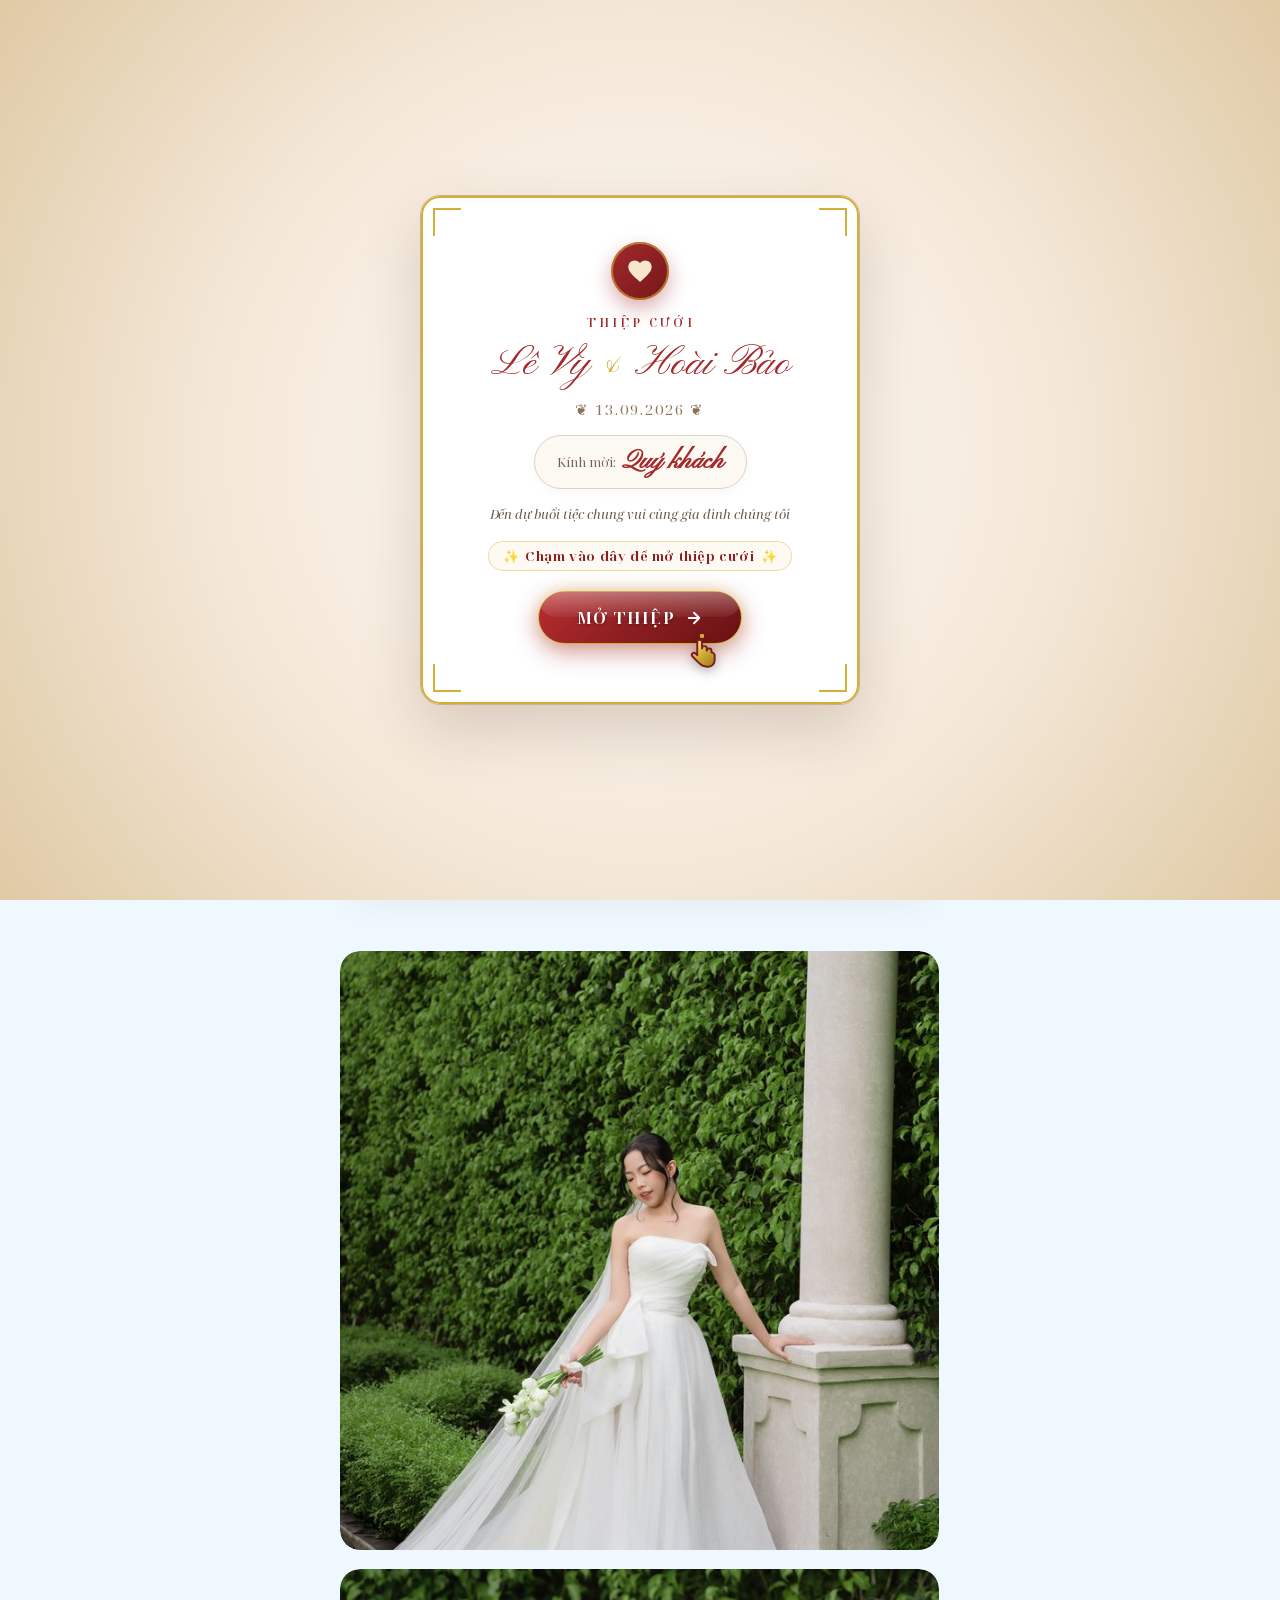
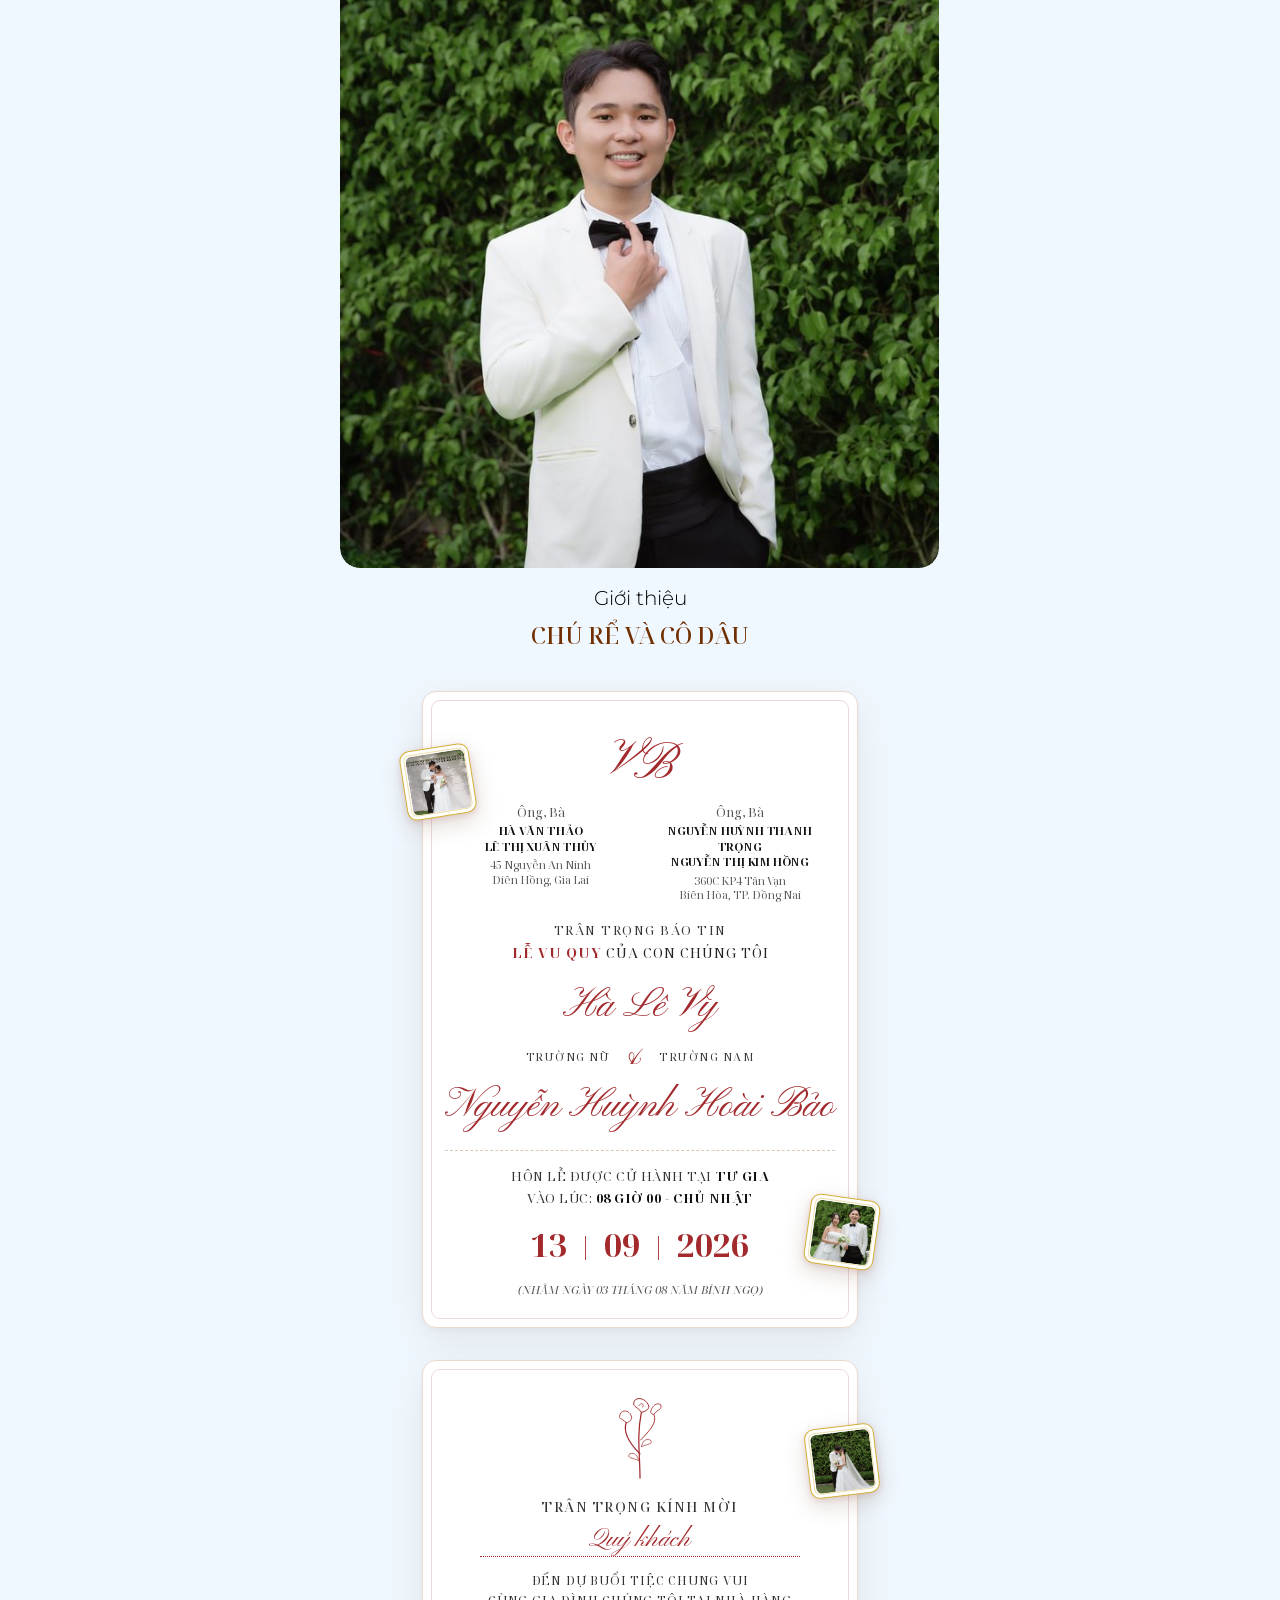
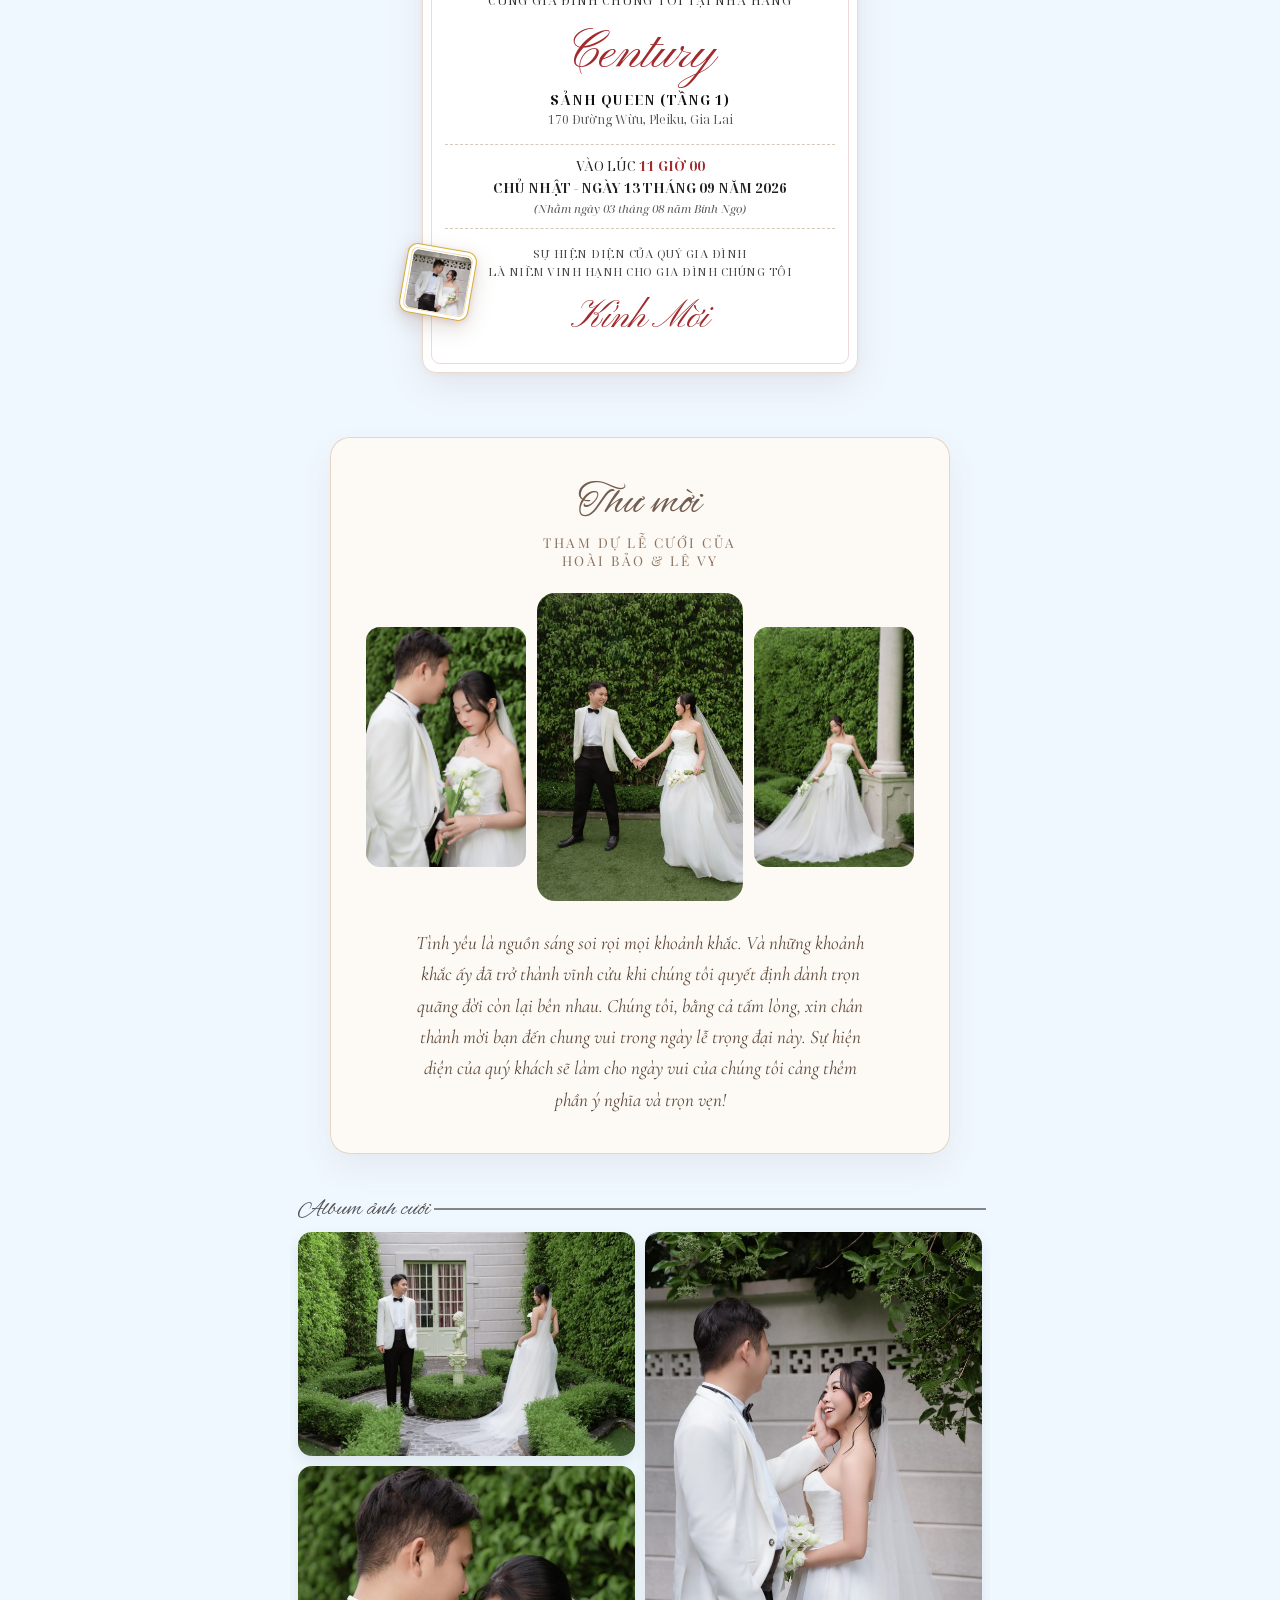
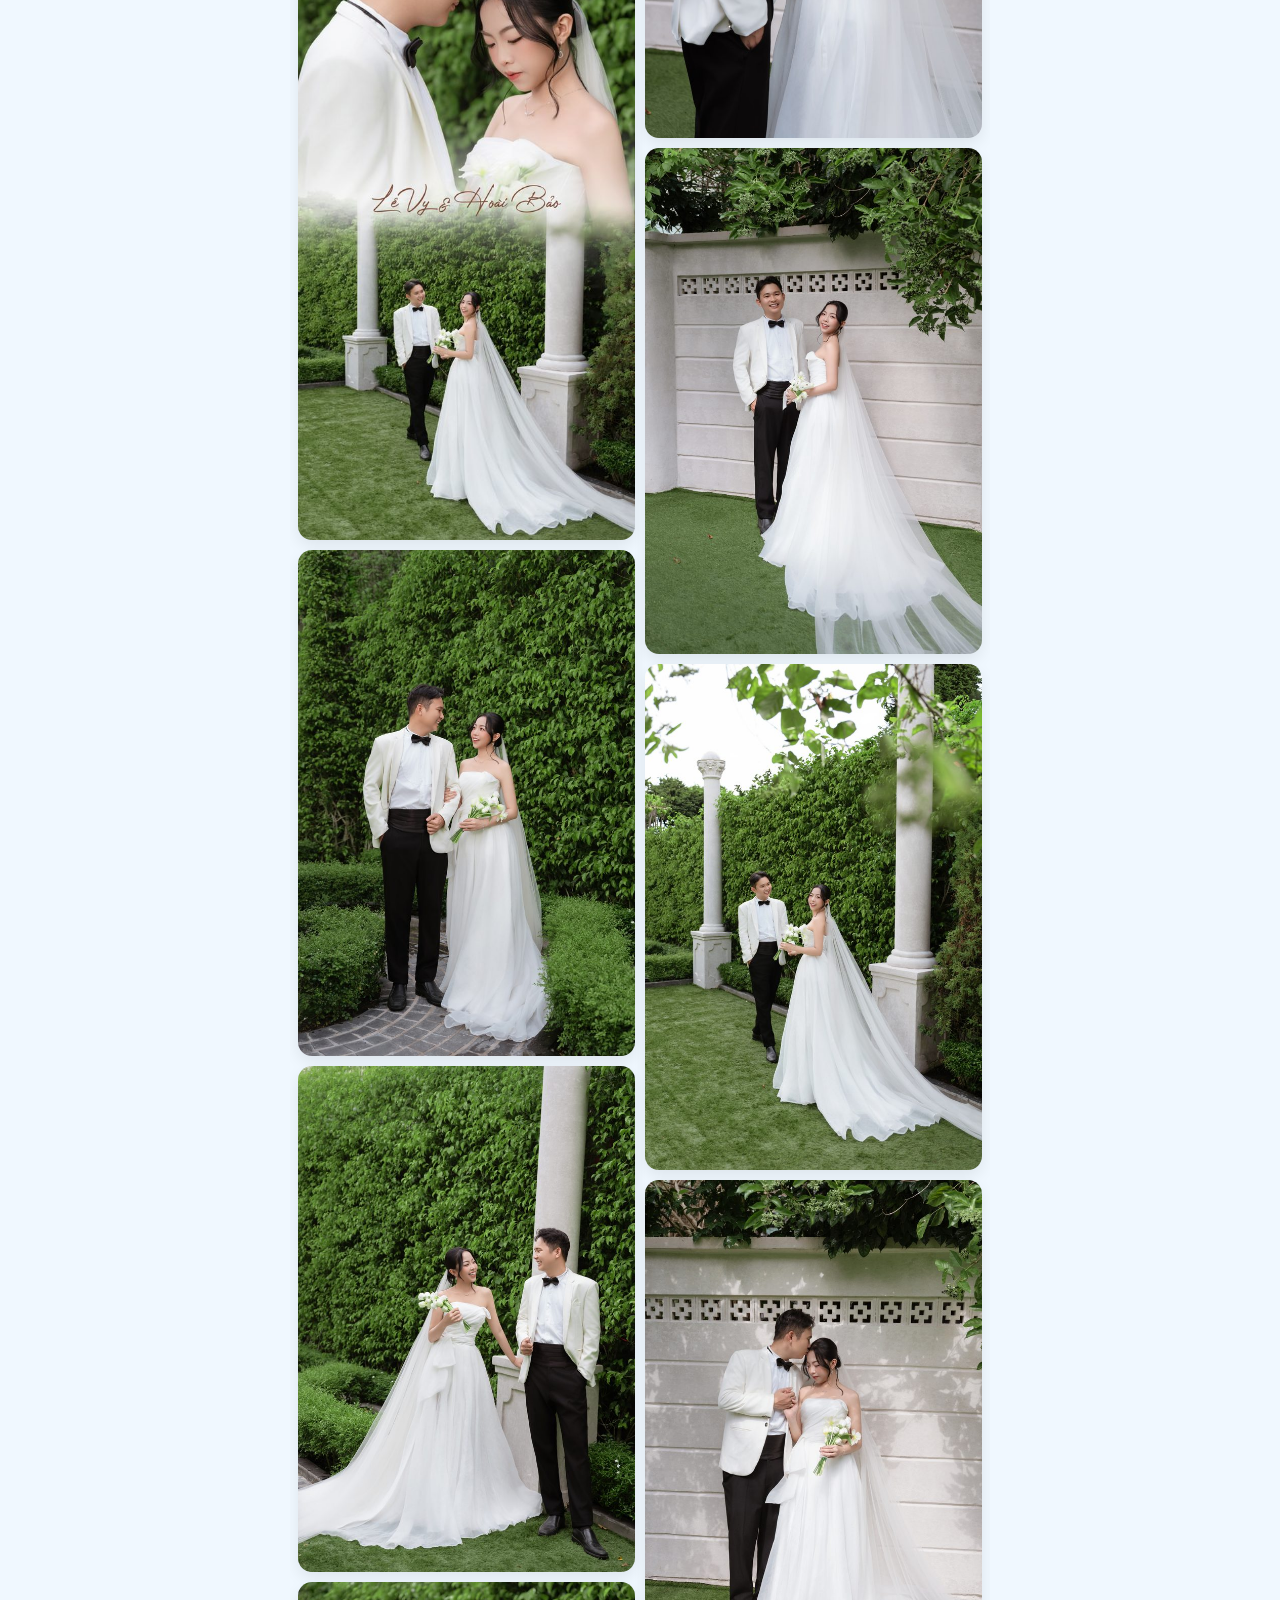
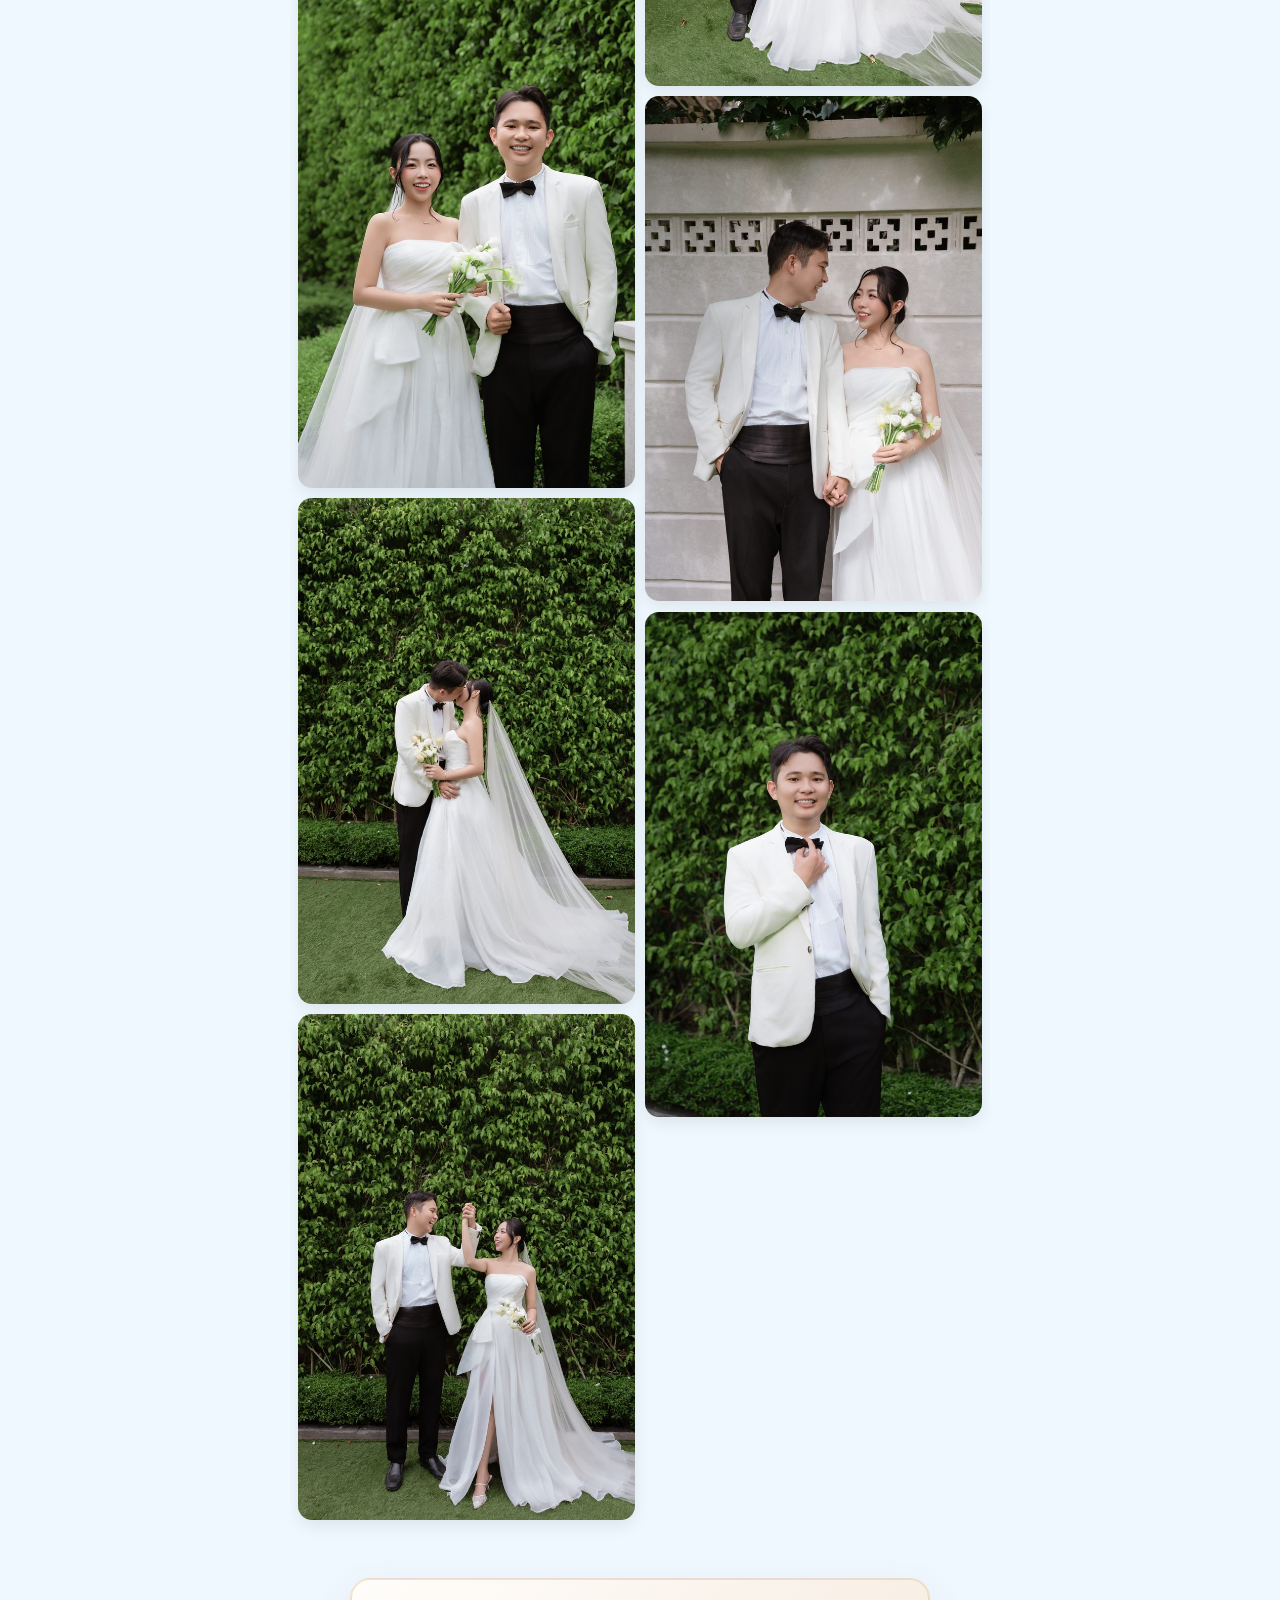
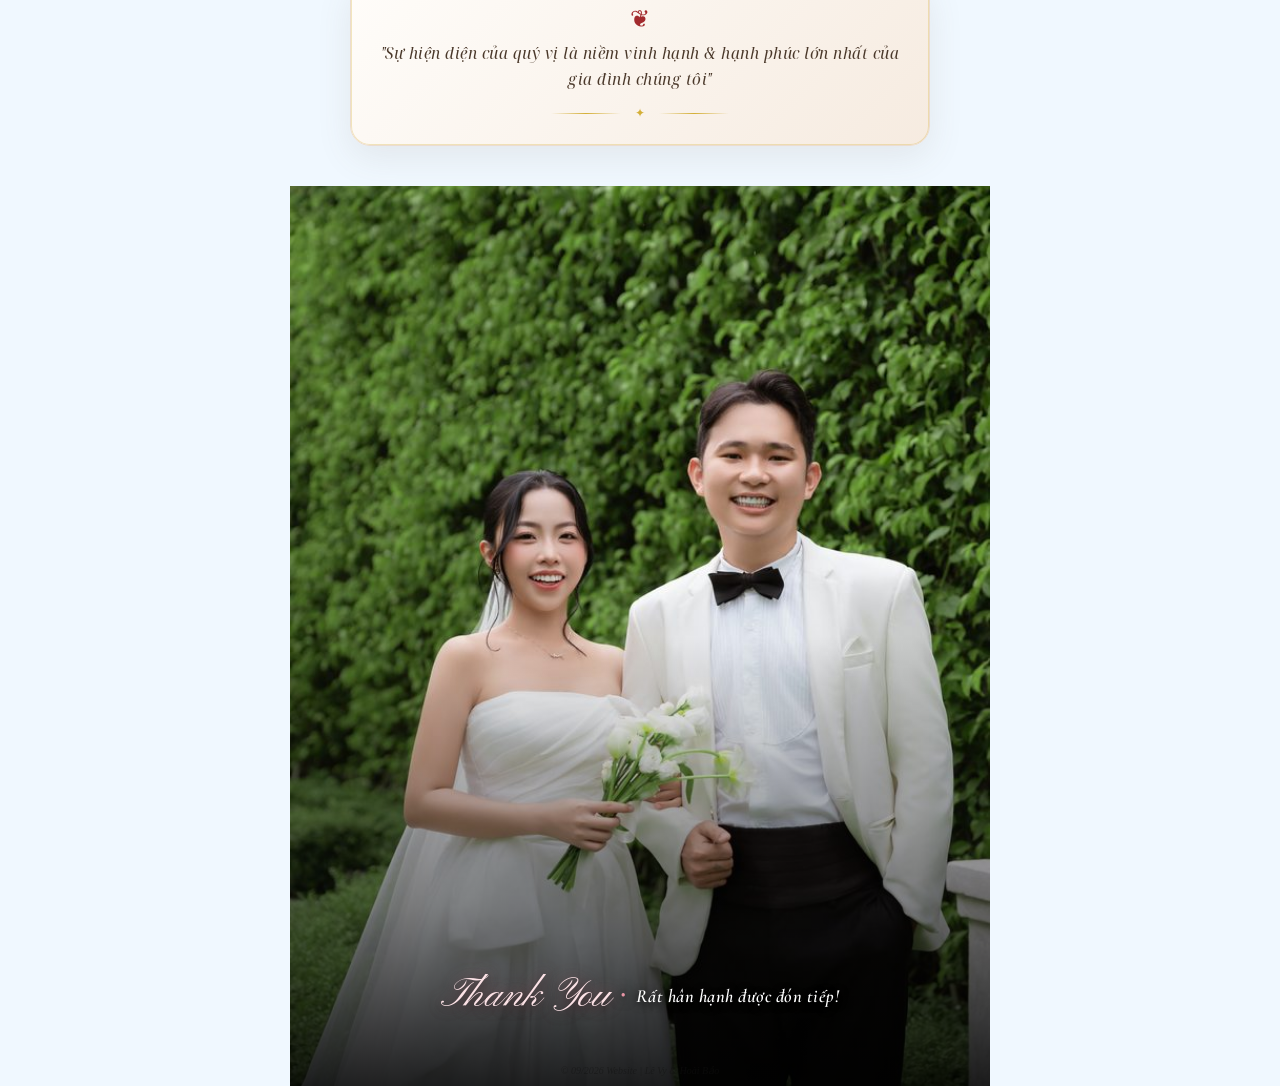
==== commit 0f3a1c2b: "Them hieu ung bam thiep" ====
--- a/index.html
+++ b/index.html
@@ -101,26 +101,37 @@
             </div>
 
             <div class="envelope_subtext">Đến dự buổi tiệc chung vui cùng gia đình chúng tôi</div>
-            <div class="envelope_prompt_wrapper">
-                <div class="envelope_prompt_hint">
-                    <span class="sparkle_icon">✨</span>
-                    <span class="hint_text">Chạm vào đây để mở thiệp cưới</span>
-                    <span class="sparkle_icon">✨</span>
-                </div>
-                <div class="envelope_arrow_bounce">
-                    <svg width="22" height="22" viewBox="0 0 24 24" fill="none" stroke="#d4af37" stroke-width="2.5" stroke-linecap="round" stroke-linejoin="round">
-                        <path d="M12 5v14M19 12l-7 7-7-7"/>
+            <div class="envelope_prompt_text_flash">
+                <span class="sparkle_icon">✨</span>
+                <span class="hint_text">Chạm vào đây để mở thiệp cưới</span>
+                <span class="sparkle_icon">✨</span>
+            </div>
+
+            <div class="envelope_action_wrapper">
+                <div class="hand_tap_animation_tilted">
+                    <div class="tap_ripple_ring ring1"></div>
+                    <div class="tap_ripple_ring ring2"></div>
+                    <div class="tap_ripple_ring ring3"></div>
+                    <svg class="hand_tap_svg_tilted" viewBox="0 0 24 24" fill="none" xmlns="http://www.w3.org/2000/svg">
+                        <path d="M18 11V10C18 9.17157 17.3284 8.5 16.5 8.5C15.6716 8.5 15 9.17157 15 10V8.5C15 7.67157 14.3284 7 13.5 7C12.6716 7 12 7.67157 12 8.5V4.5C12 3.67157 11.3284 3 10.5 3C9.67157 3 9 3.67157 9 4.5V12.75L7.91 11.66C7.38 11.13 6.52 11.13 5.99 11.66C5.46 12.19 5.46 13.05 5.99 13.58L10.34 17.93C11.68 19.27 13.48 20.02 15.37 20.02H16C18.21 20.02 20 18.23 20 16.02V13C20 11.9 19.1 11 18 11Z" fill="url(#goldHandGradIndex)" stroke="#7e1a1d" stroke-width="1.2" stroke-linecap="round" stroke-linejoin="round"/>
+                        <defs>
+                            <linearGradient id="goldHandGradIndex" x1="5" y1="3" x2="20" y2="20" gradientUnits="userSpaceOnUse">
+                                <stop stop-color="#FFF3B3"/>
+                                <stop offset="0.5" stop-color="#D4AF37"/>
+                                <stop offset="1" stop-color="#9A7B1C"/>
+                            </linearGradient>
+                        </defs>
                     </svg>
                 </div>
-            </div>
-            <button id="btnOpenEnvelope" class="btn_open_envelope">
-                <span>Mở Thiệp</span>
-                <span class="btn_open_arrow">
-                    <svg width="18" height="18" viewBox="0 0 24 24" fill="none" stroke="currentColor" stroke-width="2.5" stroke-linecap="round" stroke-linejoin="round">
-                        <path d="M5 12h14M12 5l7 7-7 7"/>
-                    </svg>
-                </span>
-            </button>
+                <button id="btnOpenEnvelope" class="btn_open_envelope">
+                    <span>Mở Thiệp</span>
+                    <span class="btn_open_arrow">
+                        <svg width="18" height="18" viewBox="0 0 24 24" fill="none" stroke="currentColor" stroke-width="2.5" stroke-linecap="round" stroke-linejoin="round">
+                            <path d="M5 12h14M12 5l7 7-7 7"/>
+                        </svg>
+                    </span>
+                </button>
+            </div>
         </div>
     </div>
 
@@ -526,8 +537,18 @@
             });
         });
     });
-
-
-
-
-</script>+</script>
+
+    <!-- Floating Scroll Circle Button (Nổi ở đáy bên phải, tối ưu điện thoại) -->
+    <div class="fixed_scroll_indicator" id="fixedScrollIndicator" title="Cuộn xuống">
+        <div class="scroll_down_chevron_box">
+            <svg class="chevron_down c1" viewBox="0 0 24 24" fill="none" stroke-width="2.8" stroke-linecap="round" stroke-linejoin="round">
+                <path d="M6 9l6 6 6-6"/>
+            </svg>
+            <svg class="chevron_down c2" viewBox="0 0 24 24" fill="none" stroke-width="2.8" stroke-linecap="round" stroke-linejoin="round">
+                <path d="M6 9l6 6 6-6"/>
+            </svg>
+        </div>
+    </div>
+</body>
+</html>
--- a/style2.css
+++ b/style2.css
@@ -687,60 +687,46 @@
     font-style: italic;
 }
 
-/* Prompt Hint & Animated Bouncing Arrow */
-.envelope_prompt_wrapper {
-    display: flex;
-    flex-direction: column;
-    align-items: center;
-    justify-content: center;
-    margin-bottom: 14px;
-    gap: 4px;
-}
-
-.envelope_prompt_hint {
+/* Compact Flashing Notification Text (Thông báo nhỏ gọn nhấp nháy mạnh) */
+.envelope_prompt_text_flash {
     font-family: "Noto Serif Display", serif;
-    font-size: 13.5px;
-    font-weight: 600;
+    font-size: 13px;
+    font-weight: 700;
     color: #8c1e20;
-    letter-spacing: 0.5px;
-    display: flex;
-    align-items: center;
+    letter-spacing: 0.6px;
+    display: inline-flex;
+    align-items: center;
+    justify-content: center;
     gap: 6px;
-    animation: promptPulse 2s ease-in-out infinite;
-}
-
-.envelope_prompt_hint .sparkle_icon {
+    margin: 4px auto 14px auto;
+    padding: 5px 14px;
+    border-radius: 15px;
+    background: rgba(253, 248, 240, 0.75);
+    border: 1px solid rgba(212, 175, 55, 0.4);
+    user-select: none;
+    pointer-events: none; /* Khối thông báo không can thiệp bấm */
+    animation: intenseFlashPulse 0.9s infinite alternate cubic-bezier(0.4, 0, 0.6, 1);
+}
+
+.envelope_prompt_text_flash .sparkle_icon {
     font-size: 13px;
-    animation: sparkleSpin 3s linear infinite;
-}
-
-.envelope_arrow_bounce {
-    display: flex;
-    align-items: center;
-    justify-content: center;
-    color: #d4af37;
-    animation: arrowBounce 1.5s ease-in-out infinite;
-}
-
-@keyframes arrowBounce {
-    0%, 100% {
-        transform: translateY(0);
-        opacity: 0.75;
-    }
-    50% {
-        transform: translateY(5px);
+    animation: sparkleSpin 2s linear infinite;
+}
+
+@keyframes intenseFlashPulse {
+    0% {
+        opacity: 0.35;
+        transform: scale(0.97);
+        color: #7a181a;
+        box-shadow: 0 0 0px transparent;
+        text-shadow: 0 0 0px transparent;
+    }
+    100% {
         opacity: 1;
-    }
-}
-
-@keyframes promptPulse {
-    0%, 100% {
-        opacity: 0.85;
-        transform: scale(0.98);
-    }
-    50% {
-        opacity: 1;
-        transform: scale(1.02);
+        transform: scale(1.03);
+        color: #d12226;
+        box-shadow: 0 2px 12px rgba(212, 175, 55, 0.4);
+        text-shadow: 0 0 10px rgba(212, 175, 55, 0.9), 0 0 18px rgba(230, 40, 45, 0.6);
     }
 }
 
@@ -748,6 +734,93 @@
     0% { transform: scale(0.9) rotate(0deg); }
     50% { transform: scale(1.25) rotate(15deg); }
     100% { transform: scale(0.9) rotate(0deg); }
+}
+
+/* Action Area Wrapper (Bao bọc nút mở thiệp và ngón tay chỉ từ dưới lên) */
+.envelope_action_wrapper {
+    position: relative;
+    display: inline-flex;
+    align-items: center;
+    justify-content: center;
+    margin-top: 6px;
+    margin-bottom: 22px; /* Dành khoảng trống bên dưới cho ngón tay chỉ lên */
+}
+
+/* Tilted Hand Pointer Container (Ngón tay đặt phía DƯỚI chỉ nghiêng TỪ DƯỚI LÊN) */
+.hand_tap_animation_tilted {
+    position: absolute;
+    bottom: -32px;
+    right: 18px;
+    width: 44px;
+    height: 44px;
+    display: flex;
+    align-items: center;
+    justify-content: center;
+    pointer-events: none;
+    z-index: 10;
+}
+
+/* SVG Hand Icon Tilted & Pointing UPWARDS */
+.hand_tap_svg_tilted {
+    width: 38px;
+    height: 38px;
+    filter: drop-shadow(0 3px 6px rgba(0, 0, 0, 0.3));
+    /* Hand tilted -25deg pointing UPWARDS from below into the button */
+    animation: tiltedTapUpGesture 1.5s infinite cubic-bezier(0.25, 0.8, 0.25, 1);
+    z-index: 2;
+}
+
+/* Concentric Ripple Rings at fingertip touching the button from below */
+.hand_tap_animation_tilted .tap_ripple_ring {
+    position: absolute;
+    top: 2px;
+    left: 50%;
+    transform: translateX(-50%);
+    border-radius: 50%;
+    border: 2px solid #d4af37;
+    background: rgba(212, 175, 55, 0.35);
+    pointer-events: none;
+    z-index: 1;
+    animation: rippleExpand 1.5s infinite cubic-bezier(0, 0.2, 0.8, 1);
+}
+
+.hand_tap_animation_tilted .tap_ripple_ring.ring1 { animation-delay: 0s; }
+.hand_tap_animation_tilted .tap_ripple_ring.ring2 { animation-delay: 0.45s; }
+.hand_tap_animation_tilted .tap_ripple_ring.ring3 { animation-delay: 0.9s; }
+
+/* Tilted Tap UP Animation Keyframes (Gõ từ dưới lên nút) */
+@keyframes tiltedTapUpGesture {
+    0%, 100% {
+        transform: rotate(-25deg) translate(0, 0) scale(1);
+    }
+    35% {
+        transform: rotate(-25deg) translate(2px, 6px) scale(1.06); /* Thụt xuống dưới */
+    }
+    55% {
+        transform: rotate(-25deg) translate(-3px, -5px) scale(0.92); /* Gõ thẳng từ dưới lên nút */
+    }
+    75% {
+        transform: rotate(-25deg) translate(1px, 2px) scale(1.02);
+    }
+}
+
+/* Keyframes for Ripple Expansion */
+@keyframes rippleExpand {
+    0% {
+        width: 6px;
+        height: 6px;
+        opacity: 1;
+        box-shadow: 0 0 6px #d4af37;
+    }
+    80% {
+        opacity: 0.6;
+    }
+    100% {
+        width: 44px;
+        height: 44px;
+        opacity: 0;
+        box-shadow: 0 0 15px rgba(212, 175, 55, 0);
+    }
 }
 
 /* Luxury Shiny / Glowing / Glossy Open Envelope Button */
@@ -852,6 +925,201 @@
     transform: translateX(4px);
 }
 
+/* Animated Scroll Down Indicator on Main Cover Page */
+.scroll_down_wrapper {
+    display: flex;
+    flex-direction: column;
+    align-items: center;
+    justify-content: center;
+    margin: 28px auto 12px auto;
+    gap: 4px;
+    cursor: pointer;
+    user-select: none;
+    -webkit-tap-highlight-color: transparent;
+    transition: transform 0.3s ease;
+}
+
+.scroll_down_wrapper:hover {
+    transform: translateY(4px);
+}
+
+.scroll_down_text {
+    font-family: "Noto Serif Display", serif;
+    font-size: 12px;
+    font-weight: 700;
+    color: #e6c565;
+    letter-spacing: 1.5px;
+    text-transform: uppercase;
+    text-shadow: 0 1px 4px rgba(0, 0, 0, 0.4);
+    animation: scrollTextGlow 2s infinite ease-in-out;
+}
+
+.scroll_down_chevron_box {
+    display: flex;
+    flex-direction: column;
+    align-items: center;
+    justify-content: center;
+    margin-top: -2px;
+    height: 34px;
+    position: relative;
+}
+
+.scroll_down_chevron_box .chevron_down {
+    width: 22px;
+    height: 22px;
+    stroke: #d4af37;
+    filter: drop-shadow(0 2px 5px rgba(0, 0, 0, 0.35));
+    animation: chevronCascading 1.5s infinite cubic-bezier(0.4, 0, 0.6, 1);
+}
+
+.scroll_down_chevron_box .chevron_down.c1 {
+    margin-bottom: -12px;
+    animation-delay: 0s;
+}
+
+.scroll_down_chevron_box .chevron_down.c2 {
+    animation-delay: 0.35s;
+    opacity: 0.75;
+}
+
+@keyframes scrollTextGlow {
+    0%, 100% {
+        opacity: 0.75;
+        letter-spacing: 1.5px;
+        transform: scale(0.98);
+    }
+    50% {
+        opacity: 1;
+        letter-spacing: 2px;
+        color: #ffffff;
+        text-shadow: 0 0 12px rgba(212, 175, 55, 0.9), 0 0 20px rgba(255, 230, 150, 0.6);
+        transform: scale(1.03);
+    }
+}
+
+@keyframes chevronCascading {
+    0% {
+        transform: translateY(-4px) scale(0.9);
+        opacity: 0.25;
+    }
+    50% {
+        transform: translateY(4px) scale(1.1);
+        opacity: 1;
+        stroke: #fff0aa;
+    }
+    100% {
+        transform: translateY(11px) scale(0.9);
+        opacity: 0.15;
+    }
+}
+
+/* Floating Mobile Scroll Circle Button on Bottom Right (Nằm nhỏ xinh bên phải) */
+.fixed_scroll_indicator {
+    position: fixed;
+    bottom: 22px;
+    right: 18px;
+    left: auto;
+    transform: none;
+    z-index: 9999;
+    display: flex;
+    align-items: center;
+    justify-content: center;
+    width: 40px;
+    height: 40px;
+    padding: 0;
+    background: linear-gradient(135deg, rgba(255, 252, 245, 0.96) 0%, rgba(255, 244, 230, 0.98) 100%);
+    backdrop-filter: blur(8px);
+    -webkit-backdrop-filter: blur(8px);
+    border: 1.5px solid #d4af37;
+    border-radius: 50%;
+    box-shadow: 0 4px 18px rgba(140, 30, 32, 0.25), 0 0 12px rgba(212, 175, 55, 0.4);
+    cursor: pointer;
+    user-select: none;
+    -webkit-tap-highlight-color: transparent;
+    transition: opacity 0.35s ease, transform 0.35s ease, visibility 0.35s ease, box-shadow 0.35s ease;
+    animation: floatingBobRight 2.4s infinite ease-in-out;
+}
+
+.fixed_scroll_indicator:hover,
+.fixed_scroll_indicator:active {
+    transform: scale(1.1);
+    box-shadow: 0 6px 24px rgba(140, 30, 32, 0.35), 0 0 18px rgba(212, 175, 55, 0.6);
+}
+
+.fixed_scroll_indicator .scroll_down_chevron_box {
+    display: flex;
+    flex-direction: column;
+    align-items: center;
+    justify-content: center;
+    margin-top: 0;
+    height: 24px;
+    position: relative;
+}
+
+.fixed_scroll_indicator .chevron_down {
+    width: 17px;
+    height: 17px;
+    stroke: #8c1e20;
+    filter: drop-shadow(0 1px 2px rgba(0, 0, 0, 0.2));
+    animation: chevronCascadingSmall 1.5s infinite cubic-bezier(0.4, 0, 0.6, 1);
+}
+
+.fixed_scroll_indicator .chevron_down.c1 {
+    margin-bottom: -10px;
+    animation-delay: 0s;
+}
+
+.fixed_scroll_indicator .chevron_down.c2 {
+    animation-delay: 0.35s;
+    opacity: 0.75;
+}
+
+@keyframes chevronCascadingSmall {
+    0% {
+        transform: translateY(-2px) scale(0.9);
+        opacity: 0.3;
+    }
+    50% {
+        transform: translateY(3px) scale(1.08);
+        opacity: 1;
+        stroke: #c92a2e;
+    }
+    100% {
+        transform: translateY(7px) scale(0.9);
+        opacity: 0.15;
+    }
+}
+
+.fixed_scroll_indicator.hide_indicator {
+    opacity: 0;
+    visibility: hidden;
+    transform: translateY(20px) scale(0.8);
+    pointer-events: none;
+}
+
+@keyframes floatingBobRight {
+    0%, 100% {
+        transform: translateY(0);
+    }
+    50% {
+        transform: translateY(-5px);
+    }
+}
+
+@keyframes scrollTextGlowBright {
+    0%, 100% {
+        opacity: 0.85;
+        transform: scale(0.98);
+        color: #8c1e20;
+    }
+    50% {
+        opacity: 1;
+        transform: scale(1.03);
+        color: #c92a2e;
+        text-shadow: 0 0 8px rgba(212, 175, 55, 0.8);
+    }
+}
+
 /* ==========================================================================
    REPLICA ORIGINAL WEDDING INVITATION CARDS (VY BAO - 13T9 1.png)
    ========================================================================== */
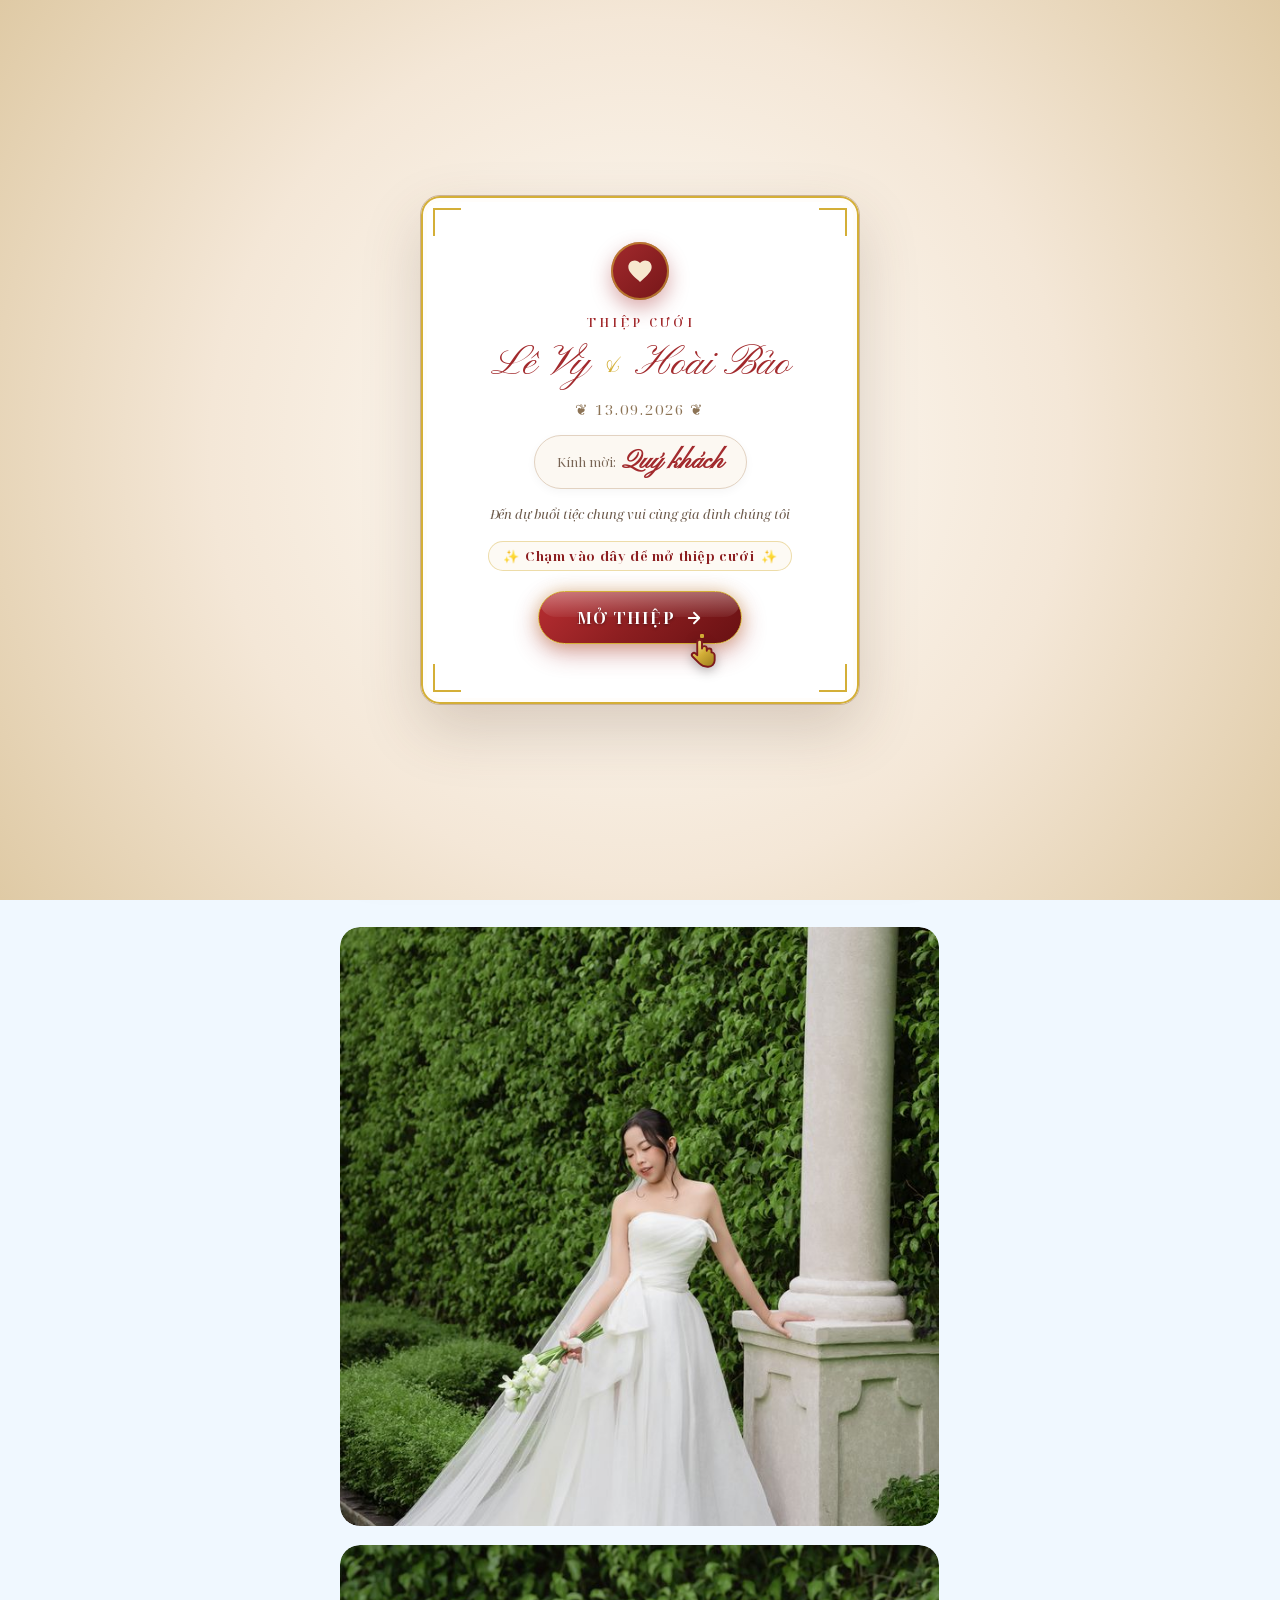
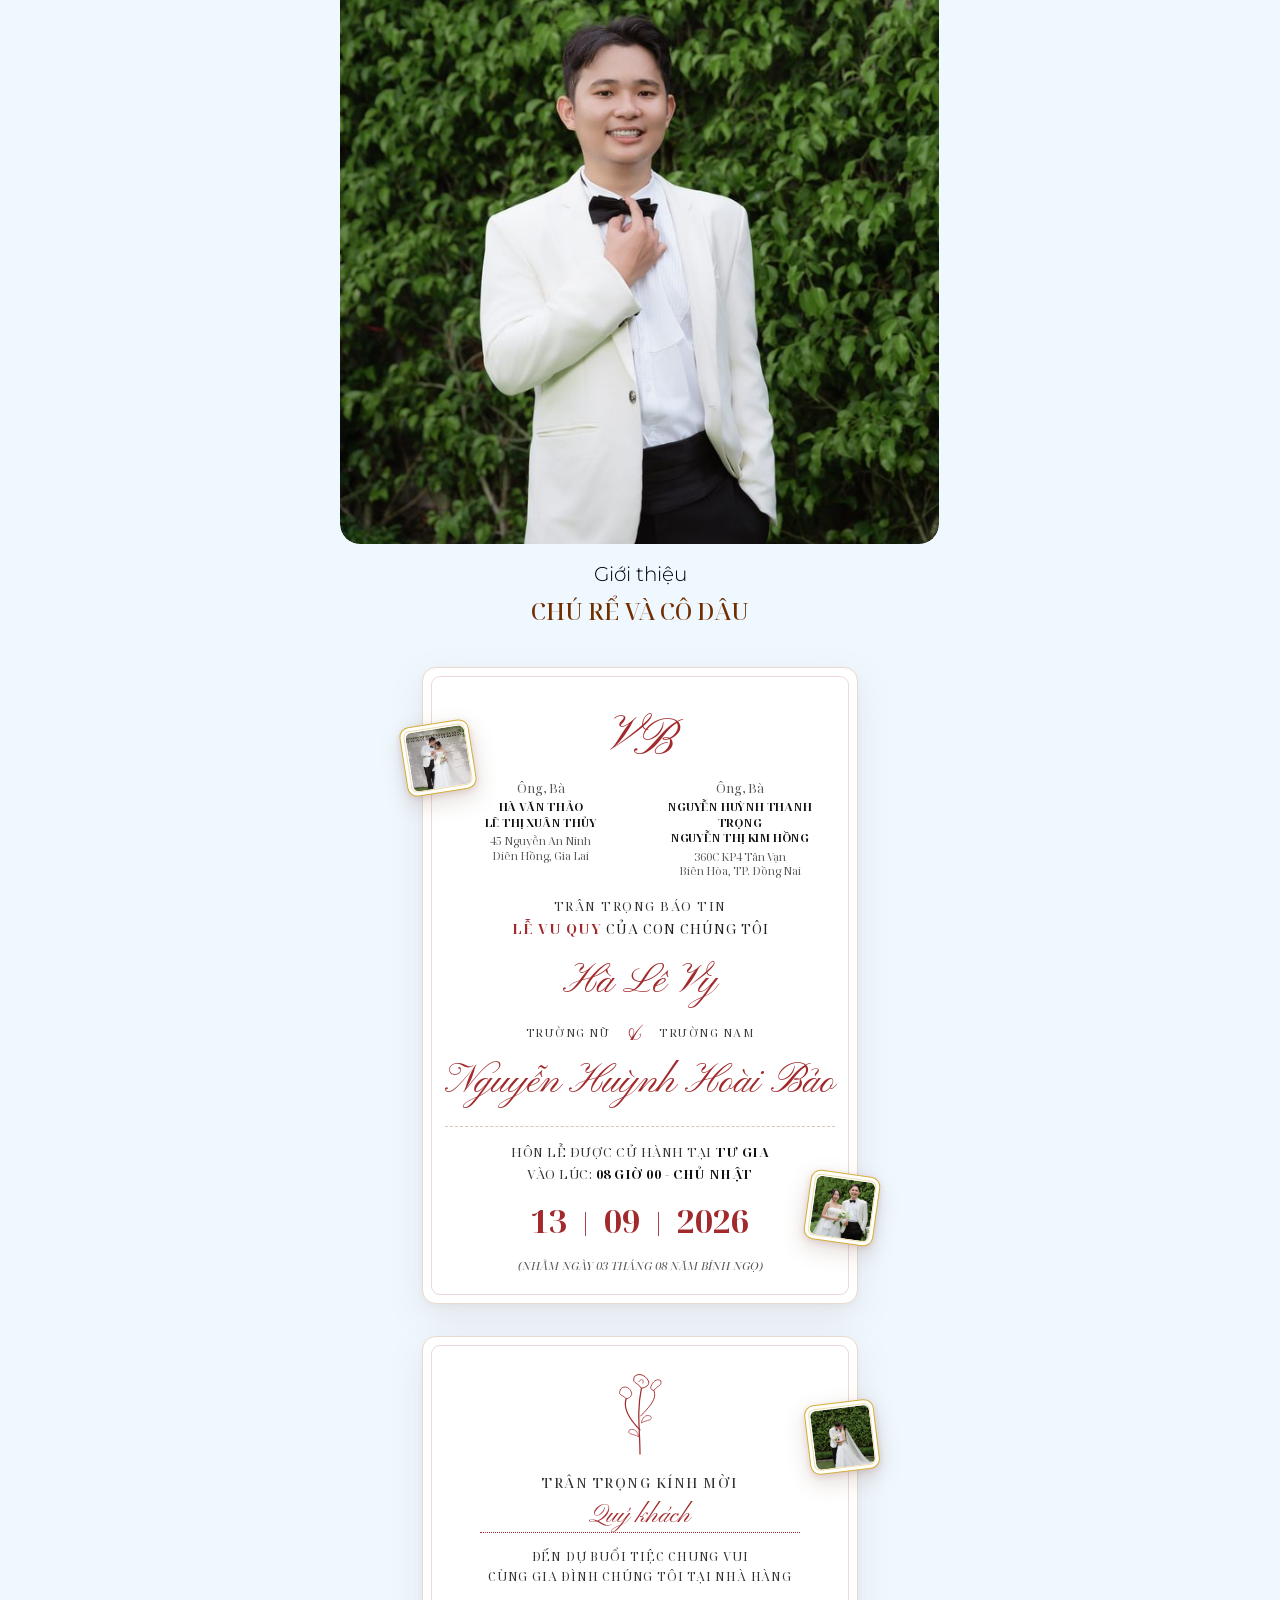
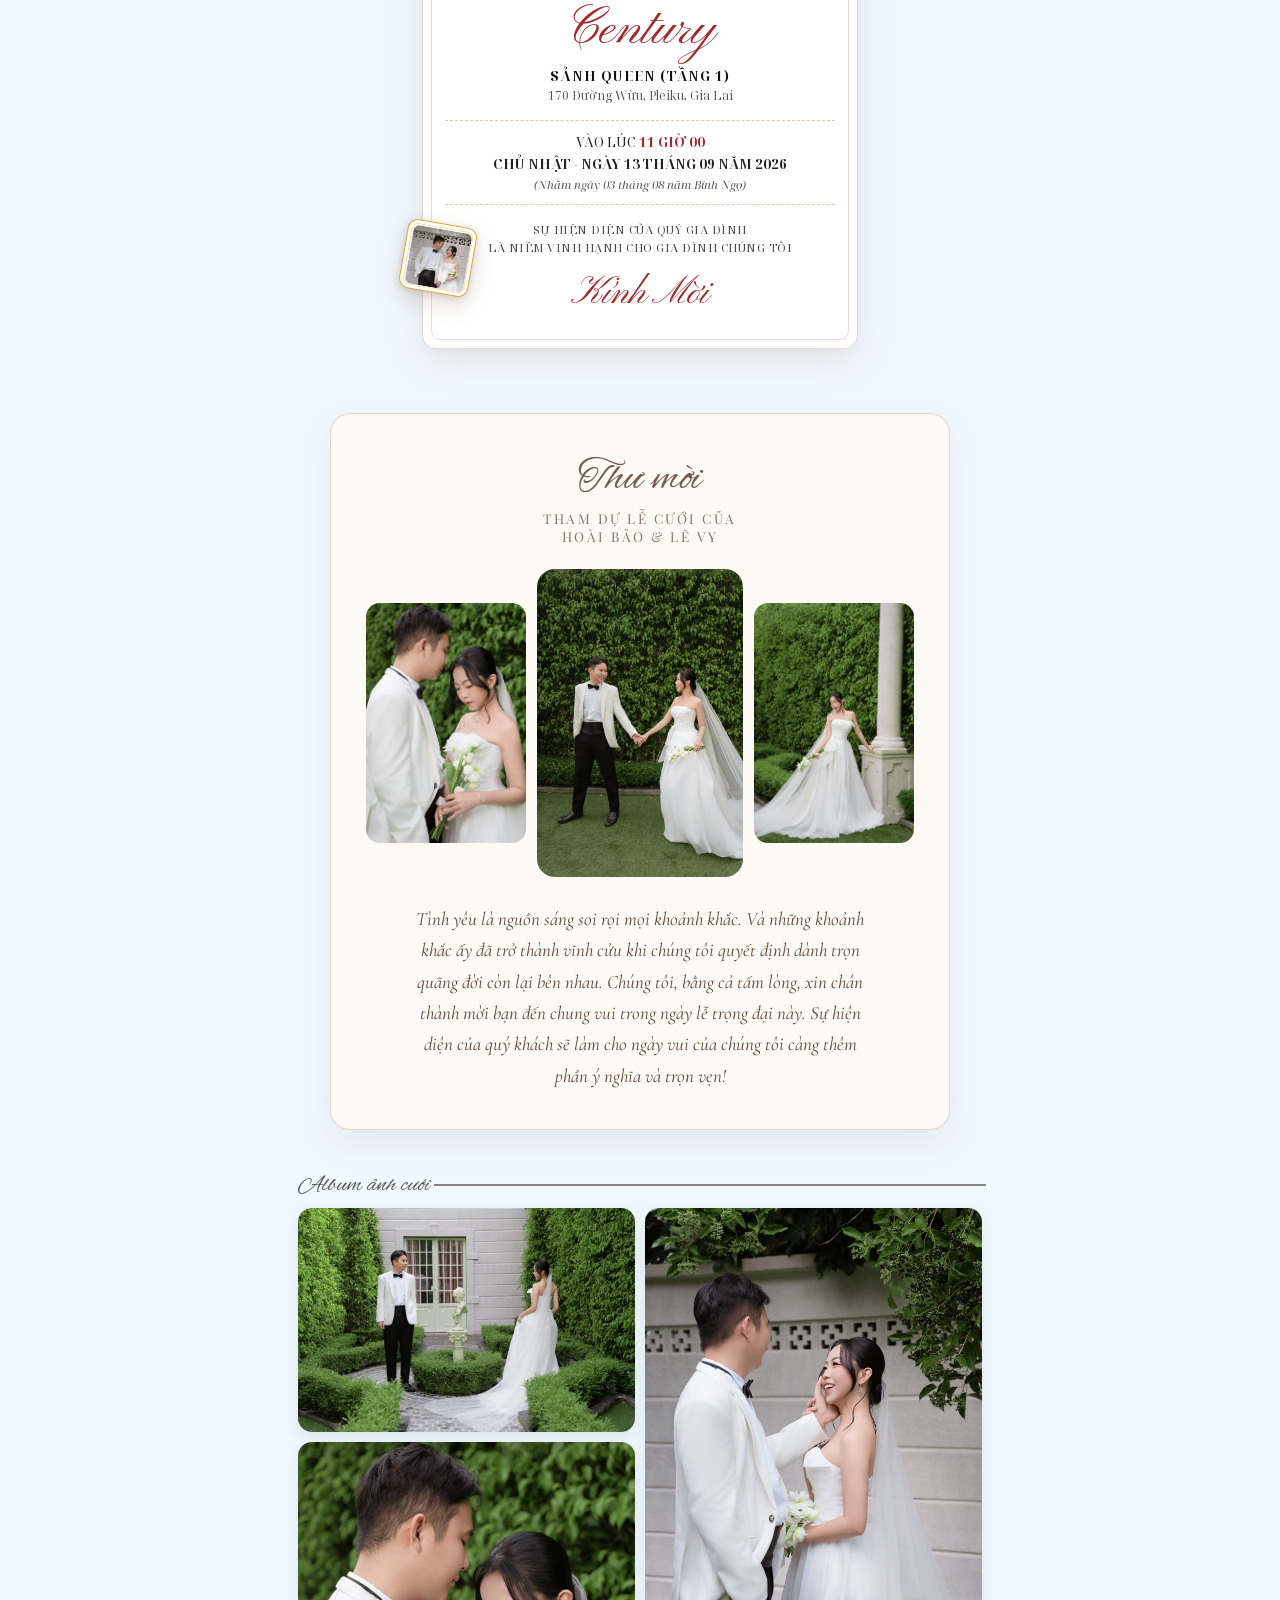
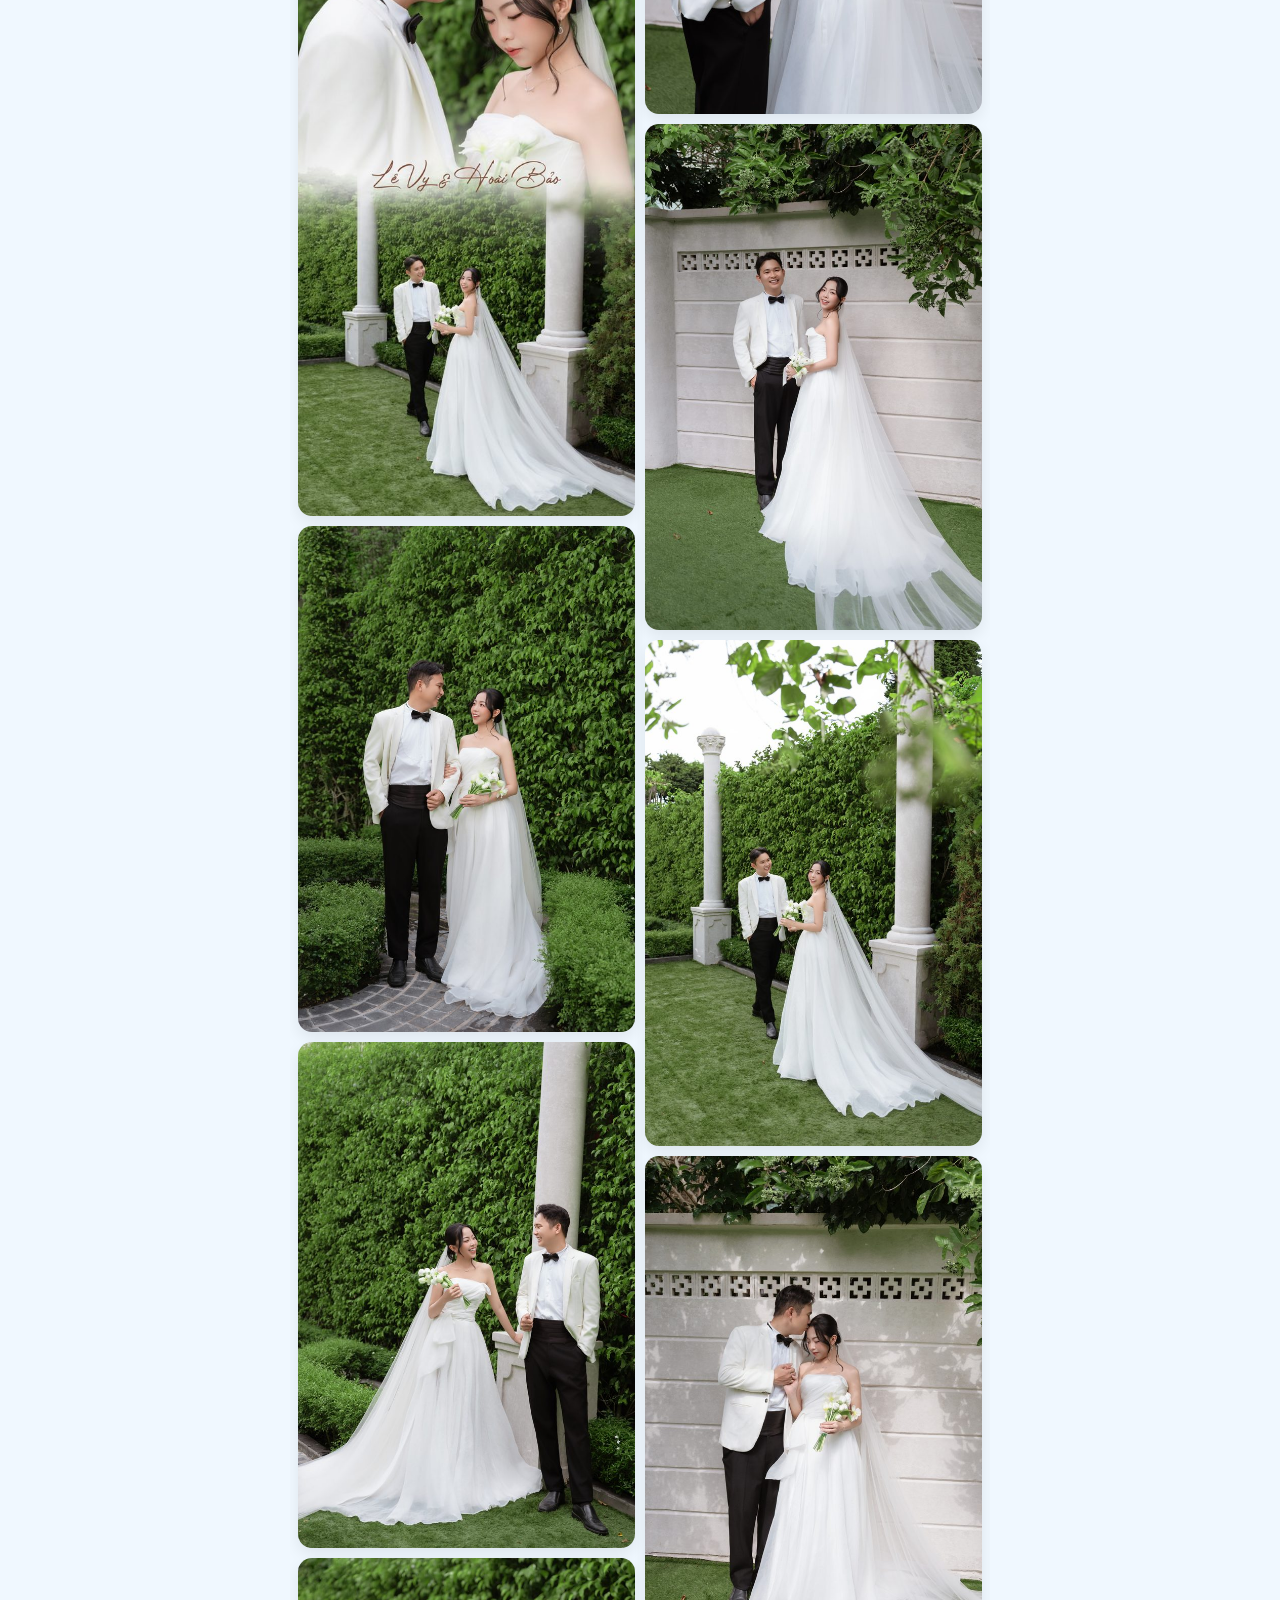
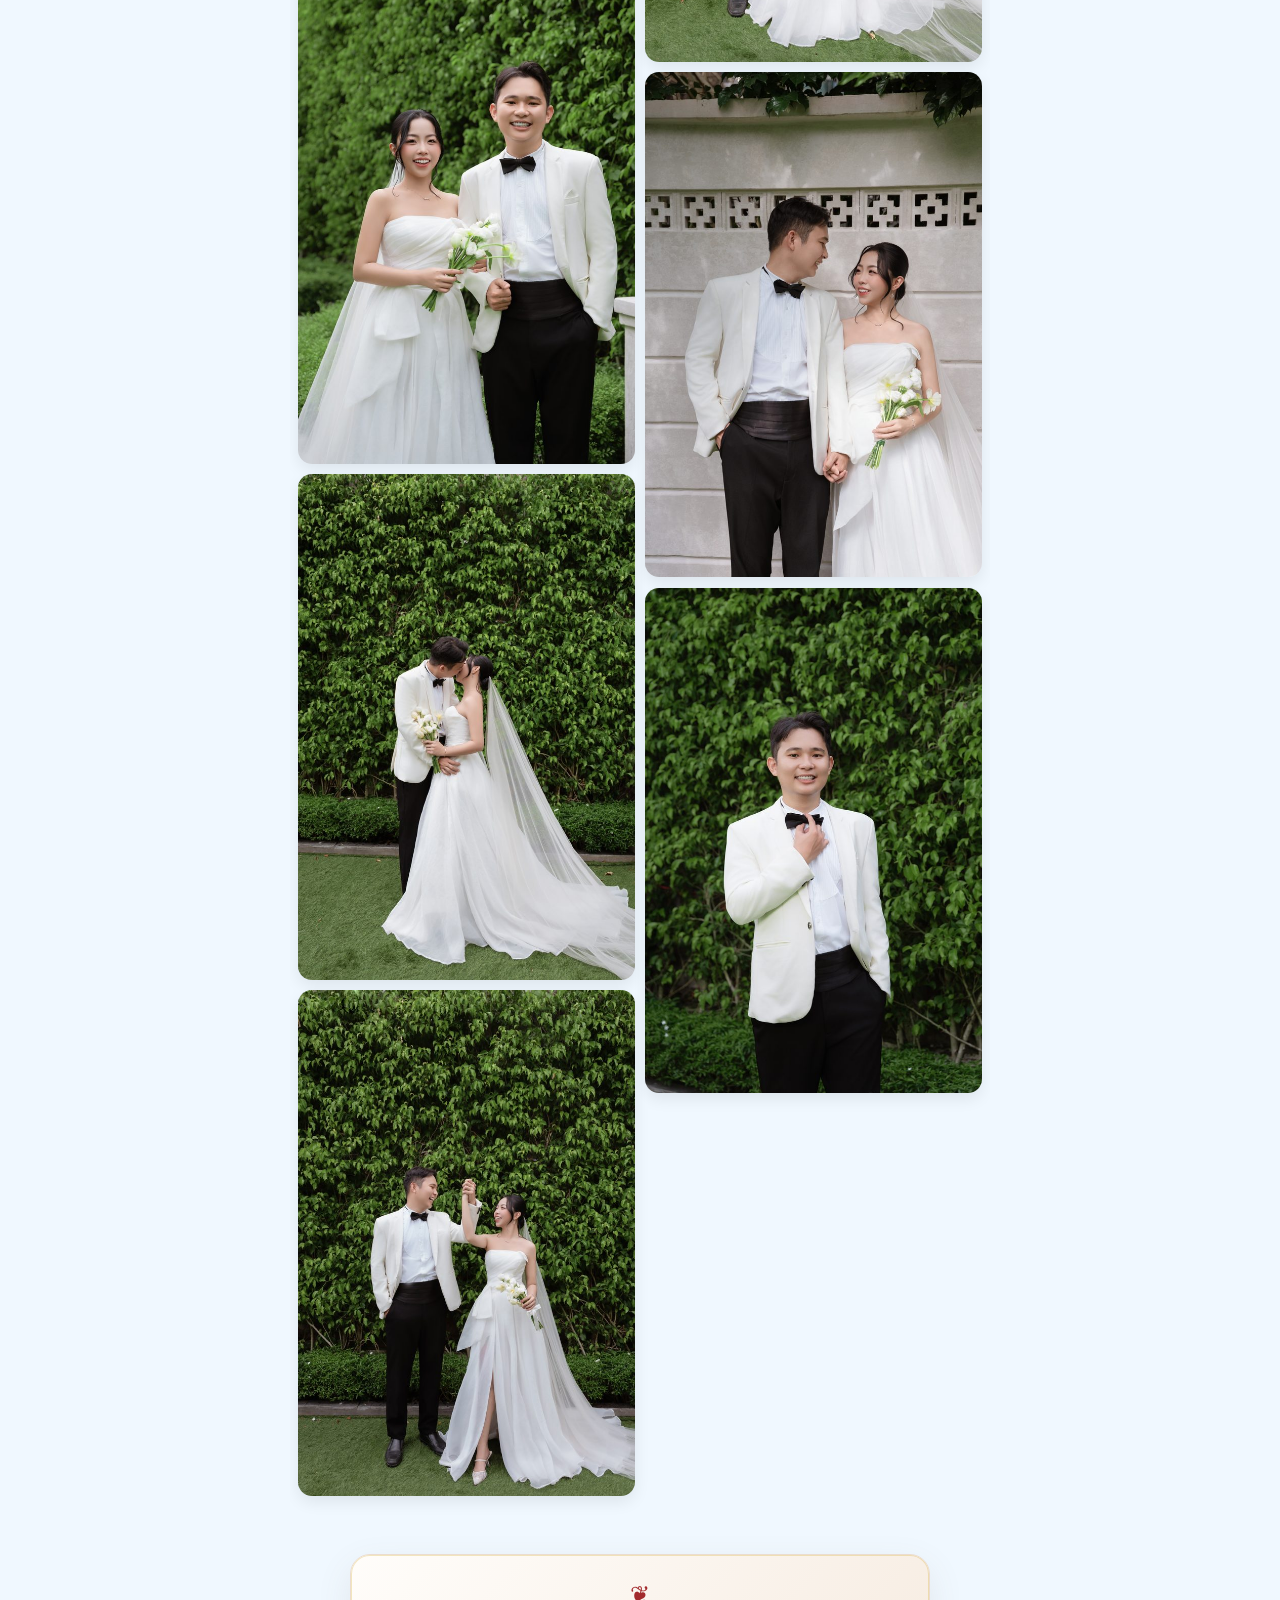
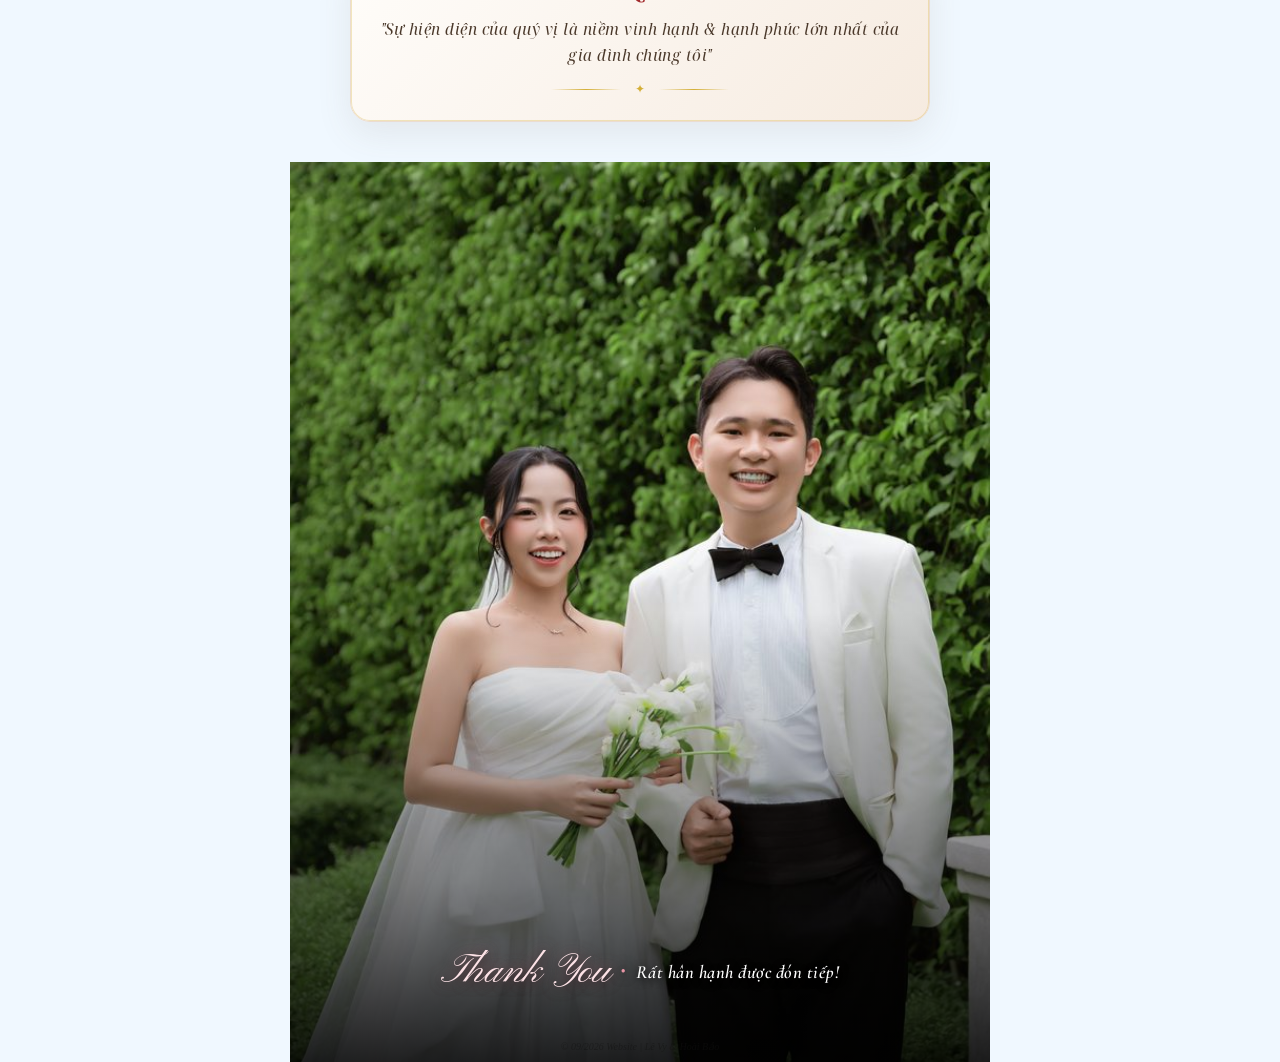
==== commit ea4a8a1c: "them thanh keo muc luc" ====
--- a/index.html
+++ b/index.html
@@ -137,6 +137,27 @@
 
     <!-- THIỆP COVER SECTION -->
     <div class="thiep">
+        <!-- Khung Họa Tiết Lễ Cưới -->
+        <div class="thiep_border_frame">
+            <div class="frame_motif frame_motif_top">❦</div>
+            <div class="frame_motif frame_motif_bottom">❦</div>
+            <svg class="corner_ornament top_left" viewBox="0 0 60 60" width="45" height="45">
+                <path d="M4,4 L54,4 M4,4 L4,54 M10,10 L38,10 M10,10 L10,38 M4,4 Q28,28 50,12 M4,4 Q28,28 12,50" stroke="currentColor" stroke-width="1.6" fill="none" stroke-linecap="round"/>
+                <circle cx="4" cy="4" r="3" fill="currentColor"/>
+            </svg>
+            <svg class="corner_ornament top_right" viewBox="0 0 60 60" width="45" height="45">
+                <path d="M56,4 L6,4 M56,4 L56,54 M50,10 L22,10 M50,10 L50,38 M56,4 Q32,28 10,12 M56,4 Q32,28 48,50" stroke="currentColor" stroke-width="1.6" fill="none" stroke-linecap="round"/>
+                <circle cx="56" cy="4" r="3" fill="currentColor"/>
+            </svg>
+            <svg class="corner_ornament bottom_left" viewBox="0 0 60 60" width="45" height="45">
+                <path d="M4,56 L54,56 M4,56 L4,6 M10,50 L38,50 M10,50 L10,22 M4,56 Q28,32 50,48 M4,56 Q28,32 12,10" stroke="currentColor" stroke-width="1.6" fill="none" stroke-linecap="round"/>
+                <circle cx="4" cy="56" r="3" fill="currentColor"/>
+            </svg>
+            <svg class="corner_ornament bottom_right" viewBox="0 0 60 60" width="45" height="45">
+                <path d="M56,56 L6,56 M56,56 L56,6 M50,50 L22,50 M50,50 L50,22 M56,56 Q32,32 10,48 M56,56 Q32,32 48,10" stroke="currentColor" stroke-width="1.6" fill="none" stroke-linecap="round"/>
+                <circle cx="56" cy="56" r="3" fill="currentColor"/>
+            </svg>
+        </div>
         <div class="thiep_blur-bg">
             <div class="thiep_container">
                 <!-- Save the Date -->
@@ -539,16 +560,98 @@
     });
 </script>
 
-    <!-- Floating Scroll Circle Button (Nổi ở đáy bên phải, tối ưu điện thoại) -->
-    <div class="fixed_scroll_indicator" id="fixedScrollIndicator" title="Cuộn xuống">
-        <div class="scroll_down_chevron_box">
-            <svg class="chevron_down c1" viewBox="0 0 24 24" fill="none" stroke-width="2.8" stroke-linecap="round" stroke-linejoin="round">
+    <!-- Vertical Wedding Scroll Track & Landmark Navigation -->
+    <div class="wedding_scroll_nav" id="fixedScrollIndicator" aria-label="Thanh cuộn điều hướng thiệp">
+        <div class="scroll_track_bg">
+            <div class="scroll_progress_bar" id="scrollProgressBar"></div>
+        </div>
+
+        <div class="scroll_nodes_wrapper">
+            <button class="scroll_node active" data-target=".thiep" aria-label="Trang Bìa">
+                <span class="node_dot"></span>
+                <span class="node_icon">
+                    <svg class="node_svg_icon" viewBox="0 0 24 24">
+                        <path d="M4 6h16c1.1 0 2 .9 2 2v10c0 1.1-.9 2-2 2H4c-1.1 0-2-.9-2-2V8c0-1.1.9-2 2-2z"/>
+                        <polyline points="22,8 12,14 2,8"/>
+                    </svg>
+                </span>
+                <span class="node_tooltip">Trang Bìa</span>
+            </button>
+            <button class="scroll_node" data-target=".countdown_section" aria-label="Đếm Ngược">
+                <span class="node_dot"></span>
+                <span class="node_icon">
+                    <svg class="node_svg_icon" viewBox="0 0 24 24">
+                        <path d="M5 22h14M5 2h14"/>
+                        <path d="M17 2v5c0 1.65-1.35 3-3 4.5 1.65 1.5 3 2.85 3 4.5v5M7 2v5c0 1.65 1.35 3 3 4.5C8.35 13 7 14.35 7 16v5"/>
+                    </svg>
+                </span>
+                <span class="node_tooltip">Đếm Ngược</span>
+            </button>
+            <button class="scroll_node" data-target=".gt_des" aria-label="Cô Dâu &amp; Chú Rể">
+                <span class="node_dot"></span>
+                <span class="node_icon">
+                    <svg class="node_svg_icon" viewBox="0 0 24 24">
+                        <circle cx="9" cy="14" r="4.5"/>
+                        <circle cx="15" cy="14" r="4.5"/>
+                        <path d="M12 5.5l1-2.5 1.5 1-1 2.5z" fill="currentColor"/>
+                    </svg>
+                </span>
+                <span class="node_tooltip">Cô Dâu &amp; Chú Rể</span>
+            </button>
+            <button class="scroll_node" data-target=".orig_cards_wrapper" aria-label="Lễ Cưới">
+                <span class="node_dot"></span>
+                <span class="node_icon">
+                    <svg class="node_svg_icon" viewBox="0 0 24 24">
+                        <path d="M4 21V10a8 8 0 0 1 16 0v11"/>
+                        <path d="M2 21h20"/>
+                        <path d="M12 2v4M10 4h4"/>
+                    </svg>
+                </span>
+                <span class="node_tooltip">Lễ Cưới &amp; Tiệc</span>
+            </button>
+            <button class="scroll_node" data-target=".moi_container" aria-label="Thư Mời">
+                <span class="node_dot"></span>
+                <span class="node_icon">
+                    <svg class="node_svg_icon" viewBox="0 0 24 24">
+                        <path d="M19 17A3 3 0 0 0 21 14V4a2 2 0 0 0-2-2H7a2 2 0 0 0-2 2v13a3 3 0 0 0 3 3h11a3 3 0 0 0 3-3z"/>
+                        <path d="M7 17a3 3 0 0 0 3 3h9"/>
+                        <line x1="9" y1="7" x2="15" y2="7"/>
+                        <line x1="9" y1="11" x2="13" y2="11"/>
+                    </svg>
+                </span>
+                <span class="node_tooltip">Thư Mời</span>
+            </button>
+            <button class="scroll_node" data-target=".album_header" aria-label="Album Ảnh">
+                <span class="node_dot"></span>
+                <span class="node_icon">
+                    <svg class="node_svg_icon" viewBox="0 0 24 24">
+                        <rect x="3" y="3" width="18" height="18" rx="3" ry="3"/>
+                        <circle cx="8.5" cy="8.5" r="1.5"/>
+                        <polyline points="21 15 16 10 5 21"/>
+                    </svg>
+                </span>
+                <span class="node_tooltip">Album Ảnh</span>
+            </button>
+            <button class="scroll_node" data-target=".thank_container" aria-label="Cảm Ơn">
+                <span class="node_dot"></span>
+                <span class="node_icon">
+                    <svg class="node_svg_icon" viewBox="0 0 24 24">
+                        <polyline points="20 12 20 22 4 22 4 12"/>
+                        <rect x="2" y="7" width="20" height="5"/>
+                        <line x1="12" y1="22" x2="12" y2="7"/>
+                        <path d="M12 7H7.5a2.5 2.5 0 0 1 0-5C11 2 12 7 12 7z"/>
+                        <path d="M12 7h4.5a2.5 2.5 0 0 0 0-5C13 2 12 7 12 7z"/>
+                    </svg>
+                </span>
+                <span class="node_tooltip">Cảm Ơn</span>
+            </button>
+        </div>
+
+        <button class="scroll_next_btn" id="btnScrollNext" title="Cuộn tiếp">
+            <svg class="chevron_down" viewBox="0 0 24 24" fill="none" stroke="currentColor" stroke-width="2.8" stroke-linecap="round" stroke-linejoin="round">
                 <path d="M6 9l6 6 6-6"/>
             </svg>
-            <svg class="chevron_down c2" viewBox="0 0 24 24" fill="none" stroke-width="2.8" stroke-linecap="round" stroke-linejoin="round">
-                <path d="M6 9l6 6 6-6"/>
-            </svg>
-        </div>
+        </button>
     </div>
 </body>
 </html>
--- a/style.css
+++ b/style.css
@@ -158,6 +158,99 @@
     padding: 50px 20px 40px 20px;
 }
 
+/* Khung Họa Tiết Lễ Cưới Trang Bìa (Wedding Cover Border Frame) */
+.thiep_border_frame {
+    position: absolute;
+    top: 18px;
+    bottom: 18px;
+    left: 16px;
+    right: 16px;
+    border: 1.5px solid rgba(212, 175, 55, 0.75);
+    pointer-events: none;
+    z-index: 3;
+    border-radius: 12px;
+    box-shadow: inset 0 0 0 4px rgba(255, 255, 255, 0.08), 0 0 20px rgba(0, 0, 0, 0.3);
+    transition: all 0.3s ease;
+}
+
+.thiep_border_frame::before {
+    content: "";
+    position: absolute;
+    inset: 5px;
+    border: 1px dashed rgba(212, 175, 55, 0.5);
+    border-radius: 8px;
+}
+
+body[data-side="nhagai"] .thiep_border_frame {
+    border-color: rgba(217, 119, 127, 0.8);
+    box-shadow: inset 0 0 0 4px rgba(255, 255, 255, 0.08), 0 0 20px rgba(217, 119, 127, 0.25);
+}
+
+body[data-side="nhagai"] .thiep_border_frame::before {
+    border-color: rgba(217, 119, 127, 0.55);
+}
+
+.corner_ornament {
+    position: absolute;
+    color: #d4af37;
+    filter: drop-shadow(0 2px 5px rgba(0, 0, 0, 0.7));
+    pointer-events: none;
+    z-index: 4;
+}
+
+body[data-side="nhagai"] .corner_ornament {
+    color: #e895a5;
+    filter: drop-shadow(0 2px 5px rgba(0, 0, 0, 0.7));
+}
+
+.corner_ornament.top_left {
+    top: -4px;
+    left: -4px;
+}
+
+.corner_ornament.top_right {
+    top: -4px;
+    right: -4px;
+}
+
+.corner_ornament.bottom_left {
+    bottom: -4px;
+    left: -4px;
+}
+
+.corner_ornament.bottom_right {
+    bottom: -4px;
+    right: -4px;
+}
+
+.frame_motif {
+    position: absolute;
+    left: 50%;
+    transform: translateX(-50%);
+    color: #d4af37;
+    font-size: 16px;
+    background: rgba(0, 0, 0, 0.35);
+    padding: 2px 12px;
+    border-radius: 10px;
+    -webkit-backdrop-filter: blur(4px);
+    backdrop-filter: blur(4px);
+    text-shadow: 0 2px 6px rgba(0, 0, 0, 0.8);
+    line-height: 1;
+    z-index: 4;
+}
+
+body[data-side="nhagai"] .frame_motif {
+    color: #e895a5;
+}
+
+.frame_motif_top {
+    top: -11px;
+}
+
+.frame_motif_bottom {
+    bottom: -11px;
+}
+
 .thiep_container {
     position: relative;
     z-index: 2;
@@ -239,7 +332,7 @@
     text-shadow: 0 3px 12px rgba(184, 82, 91, 0.8) !important;
 }
 
-/* Date Box Section - Frosted White Glass Design (Trắng Mờ) */
+/* Date Box Section - Clean Text Only Design (Không có background) */
 .thiep_date_box {
     margin: 22px auto;
     position: relative;
@@ -249,23 +342,25 @@
     justify-content: center;
     text-align: center;
     color: #3b281c;
-    width: 94%;
+    width: 96%;
     max-width: 440px;
-    padding: 20px 18px;
-    background: rgba(255, 255, 255, 0.85);
-    -webkit-backdrop-filter: blur(12px);
-    backdrop-filter: blur(12px);
-    border-radius: 20px;
-    border: 2px solid rgba(212, 175, 55, 0.85);
-    box-shadow: 0 12px 35px rgba(0, 0, 0, 0.3);
+    padding: 10px 0;
+    background: transparent !important;
+    -webkit-backdrop-filter: none !important;
+    backdrop-filter: none !important;
+    border-radius: 0;
+    border: none !important;
+    box-shadow: none !important;
     transition: all 0.3s ease;
     box-sizing: border-box;
 }
 
 body[data-side="nhagai"] .thiep_date_box {
-    background: rgba(255, 255, 255, 0.85);
-    border-color: rgba(217, 119, 127, 0.85);
-    box-shadow: 0 12px 35px rgba(217, 119, 127, 0.28);
+    background: transparent !important;
+    -webkit-backdrop-filter: none !important;
+    backdrop-filter: none !important;
+    border: none !important;
+    box-shadow: none !important;
 }
 
 .thiep_date_inner {
@@ -287,22 +382,26 @@
 }
 
 .gold_dash {
-    color: #b8860b;
+    color: #d4af37;
     font-size: 13px;
+    text-shadow: 0 2px 8px rgba(0, 0, 0, 0.9);
 }
 
 body[data-side="nhagai"] .gold_dash {
-    color: #d9777f;
+    color: #e895a5;
+    text-shadow: 0 2px 8px rgba(0, 0, 0, 0.9);
 }
 
 .gold_dot {
-    color: #b8860b;
+    color: #d4af37;
     font-size: 13px;
     margin: 0 2px;
+    text-shadow: 0 2px 8px rgba(0, 0, 0, 0.9);
 }
 
 body[data-side="nhagai"] .gold_dot {
-    color: #d9777f;
+    color: #e895a5;
+    text-shadow: 0 2px 8px rgba(0, 0, 0, 0.9);
 }
 
 .padding_hour,
@@ -314,14 +413,14 @@
     white-space: nowrap;
     display: inline-block;
     text-align: center;
-    color: #594233;
-    text-shadow: none;
+    color: #f7e2bd;
+    text-shadow: 0 2px 10px rgba(0, 0, 0, 0.95);
 }
 
 body[data-side="nhagai"] .padding_hour,
 body[data-side="nhagai"] .padding_day {
-    color: #7a3239;
-    text-shadow: none;
+    color: #fce2e6;
+    text-shadow: 0 2px 10px rgba(0, 0, 0, 0.95);
 }
 
 .thiep_main_date {
@@ -329,15 +428,15 @@
     font-size: clamp(54px, 15vw, 70px);
     font-weight: 700;
     line-height: 1;
-    color: #a22a2d;
-    text-shadow: none;
+    color: #f7e2bd;
+    text-shadow: 0 4px 18px rgba(0, 0, 0, 0.95);
     margin: 2px 0 4px 0;
     white-space: nowrap;
 }
 
 body[data-side="nhagai"] .thiep_main_date {
-    color: #b8525b;
-    text-shadow: none;
+    color: #fce2e6;
+    text-shadow: 0 4px 18px rgba(0, 0, 0, 0.95);
 }
 
 .thiep_month_year {
@@ -346,15 +445,15 @@
     font-weight: 700;
     letter-spacing: 3px;
     text-align: center;
-    color: #594233;
-    text-shadow: none;
+    color: #f7e2bd;
+    text-shadow: 0 2px 10px rgba(0, 0, 0, 0.95);
     white-space: nowrap;
     width: 100%;
 }
 
 body[data-side="nhagai"] .thiep_month_year {
-    color: #7a3239;
-    text-shadow: none;
+    color: #fce2e6;
+    text-shadow: 0 2px 10px rgba(0, 0, 0, 0.95);
 }
 
 /* Venue Section */
--- a/style2.css
+++ b/style2.css
@@ -1013,86 +1013,276 @@
     }
 }
 
-/* Floating Mobile Scroll Circle Button on Bottom Right (Nằm nhỏ xinh bên phải) */
-.fixed_scroll_indicator {
+/* ==========================================================================
+   VERTICAL WEDDING SCROLL TRACK & LANDMARK NAVIGATION (Thanh cuộn dài & mốc họa tiết)
+   ========================================================================== */
+.fixed_scroll_indicator,
+.wedding_scroll_nav {
     position: fixed;
-    bottom: 22px;
-    right: 18px;
-    left: auto;
-    transform: none;
+    right: 10px;
+    top: 50%;
+    transform: translateY(-50%);
     z-index: 9999;
     display: flex;
-    align-items: center;
-    justify-content: center;
-    width: 40px;
-    height: 40px;
-    padding: 0;
-    background: linear-gradient(135deg, rgba(255, 252, 245, 0.96) 0%, rgba(255, 244, 230, 0.98) 100%);
-    backdrop-filter: blur(8px);
-    -webkit-backdrop-filter: blur(8px);
-    border: 1.5px solid #d4af37;
-    border-radius: 50%;
-    box-shadow: 0 4px 18px rgba(140, 30, 32, 0.25), 0 0 12px rgba(212, 175, 55, 0.4);
-    cursor: pointer;
+    flex-direction: column;
+    align-items: center;
+    justify-content: space-between;
+    padding: 12px 5px;
+    background: rgba(255, 252, 245, 0.82);
+    -webkit-backdrop-filter: blur(12px) saturate(160%);
+    backdrop-filter: blur(12px) saturate(160%);
+    border: 1.5px solid rgba(212, 175, 55, 0.75);
+    border-radius: 30px;
+    box-shadow: 0 8px 32px rgba(0, 0, 0, 0.2), 0 0 15px rgba(212, 175, 55, 0.35);
+    transition: opacity 0.35s ease, transform 0.35s ease, visibility 0.35s ease;
+    max-height: 82vh;
     user-select: none;
-    -webkit-tap-highlight-color: transparent;
-    transition: opacity 0.35s ease, transform 0.35s ease, visibility 0.35s ease, box-shadow 0.35s ease;
-    animation: floatingBobRight 2.4s infinite ease-in-out;
-}
-
-.fixed_scroll_indicator:hover,
-.fixed_scroll_indicator:active {
-    transform: scale(1.1);
-    box-shadow: 0 6px 24px rgba(140, 30, 32, 0.35), 0 0 18px rgba(212, 175, 55, 0.6);
-}
-
-.fixed_scroll_indicator .scroll_down_chevron_box {
-    display: flex;
-    flex-direction: column;
-    align-items: center;
-    justify-content: center;
-    margin-top: 0;
-    height: 24px;
-    position: relative;
-}
-
-.fixed_scroll_indicator .chevron_down {
-    width: 17px;
-    height: 17px;
-    stroke: #8c1e20;
-    filter: drop-shadow(0 1px 2px rgba(0, 0, 0, 0.2));
-    animation: chevronCascadingSmall 1.5s infinite cubic-bezier(0.4, 0, 0.6, 1);
-}
-
-.fixed_scroll_indicator .chevron_down.c1 {
-    margin-bottom: -10px;
-    animation-delay: 0s;
-}
-
-.fixed_scroll_indicator .chevron_down.c2 {
-    animation-delay: 0.35s;
-    opacity: 0.75;
-}
-
-@keyframes chevronCascadingSmall {
-    0% {
-        transform: translateY(-2px) scale(0.9);
-        opacity: 0.3;
-    }
-    50% {
-        transform: translateY(3px) scale(1.08);
-        opacity: 1;
-        stroke: #c92a2e;
-    }
-    100% {
-        transform: translateY(7px) scale(0.9);
-        opacity: 0.15;
-    }
-}
-
-.fixed_scroll_indicator.hide_indicator {
+}
+
+body[data-side="nhagai"] .fixed_scroll_indicator,
+body[data-side="nhagai"] .wedding_scroll_nav {
+    background: rgba(255, 245, 247, 0.85);
+    border-color: rgba(217, 119, 127, 0.8);
+    box-shadow: 0 8px 32px rgba(217, 119, 127, 0.22), 0 0 15px rgba(217, 119, 127, 0.3);
+}
+
+.fixed_scroll_indicator.hide_indicator,
+.wedding_scroll_nav.hide_indicator {
     opacity: 0;
     visibility: hidden;
+    transform: translateY(-50%) translateX(20px);
+}
+
+/* Vertical Progress Bar Track Line */
+.scroll_track_bg {
+    position: absolute;
+    top: 36px;
+    bottom: 42px;
+    left: 50%;
+    transform: translateX(-50%);
+    width: 3px;
+    background: rgba(212, 175, 55, 0.25);
+    border-radius: 3px;
+    overflow: hidden;
+    z-index: 1;
+}
+
+body[data-side="nhagai"] .scroll_track_bg {
+    background: rgba(217, 119, 127, 0.28);
+}
+
+.scroll_progress_bar {
+    width: 100%;
+    height: 0%;
+    background: linear-gradient(to bottom, #d4af37 0%, #b8860b 100%);
+    border-radius: 3px;
+    transition: height 0.15s ease-out;
+    box-shadow: 0 0 8px rgba(212, 175, 55, 0.8);
+}
+
+body[data-side="nhagai"] .scroll_progress_bar {
+    background: linear-gradient(to bottom, #d9777f 0%, #b8525b 100%);
+    box-shadow: 0 0 8px rgba(217, 119, 127, 0.8);
+}
+
+/* Scroll Nodes Wrapper */
+.scroll_nodes_wrapper {
+    position: relative;
+    z-index: 2;
+    display: flex;
+    flex-direction: column;
+    align-items: center;
+    gap: 12px;
+    margin: 6px 0;
+}
+
+.scroll_node {
+    position: relative;
+    background: transparent;
+    border: none;
+    outline: none;
+    cursor: pointer;
+    display: flex;
+    align-items: center;
+    justify-content: center;
+    width: 30px;
+    height: 30px;
+    padding: 0;
+    border-radius: 50%;
+    transition: all 0.25s ease;
+    -webkit-tap-highlight-color: transparent;
+}
+
+.scroll_node .node_dot {
+    position: absolute;
+    width: 8px;
+    height: 8px;
+    background: #d4af37;
+    border-radius: 50%;
+    transition: all 0.3s ease;
+    box-shadow: 0 0 6px rgba(212, 175, 55, 0.6);
+}
+
+body[data-side="nhagai"] .scroll_node .node_dot {
+    background: #d9777f;
+    box-shadow: 0 0 6px rgba(217, 119, 127, 0.6);
+}
+
+.scroll_node .node_icon {
+    display: flex;
+    align-items: center;
+    justify-content: center;
+    width: 16px;
+    height: 16px;
+    color: #761618;
+    opacity: 0.85;
+    transform: scale(0.9);
+    transition: all 0.3s ease;
+    line-height: 1;
+}
+
+body[data-side="nhagai"] .scroll_node .node_icon {
+    color: #7a3239;
+}
+
+.scroll_node .node_svg_icon {
+    width: 15px;
+    height: 15px;
+    stroke: currentColor;
+    stroke-width: 1.8;
+    fill: none;
+    transition: all 0.3s ease;
+}
+
+.scroll_node:hover .node_icon,
+.scroll_node.active .node_icon {
+    opacity: 1;
+    transform: scale(1.25);
+    color: #a22a2d;
+}
+
+body[data-side="nhagai"] .scroll_node:hover .node_icon,
+body[data-side="nhagai"] .scroll_node.active .node_icon {
+    color: #b8525b;
+}
+
+.scroll_node:hover .node_svg_icon,
+.scroll_node.active .node_svg_icon {
+    filter: drop-shadow(0 1px 4px rgba(212, 175, 55, 0.7));
+}
+
+body[data-side="nhagai"] .scroll_node:hover .node_svg_icon,
+body[data-side="nhagai"] .scroll_node.active .node_svg_icon {
+    filter: drop-shadow(0 1px 4px rgba(217, 119, 127, 0.7));
+}
+
+.scroll_node.active .node_dot {
+    width: 24px;
+    height: 24px;
+    background: rgba(212, 175, 55, 0.25);
+    border: 1.5px solid #d4af37;
+    animation: pulseRing 1.8s infinite ease-in-out;
+}
+
+body[data-side="nhagai"] .scroll_node.active .node_dot {
+    background: rgba(217, 119, 127, 0.25);
+    border-color: #d9777f;
+}
+
+@keyframes pulseRing {
+    0% {
+        box-shadow: 0 0 0 0 rgba(212, 175, 55, 0.6);
+    }
+    70% {
+        box-shadow: 0 0 0 8px rgba(212, 175, 55, 0);
+    }
+    100% {
+        box-shadow: 0 0 0 0 rgba(212, 175, 55, 0);
+    }
+}
+
+/* Tooltip Labels */
+.scroll_node .node_tooltip {
+    position: absolute;
+    right: 38px;
+    top: 50%;
+    transform: translateY(-50%) translateX(8px);
+    background: rgba(35, 25, 18, 0.92);
+    color: #f7e2bd;
+    font-family: "Noto Serif Display", serif;
+    font-size: 11.5px;
+    font-weight: 600;
+    white-space: nowrap;
+    padding: 5px 12px;
+    border-radius: 20px;
+    border: 1px solid rgba(212, 175, 55, 0.65);
+    box-shadow: 0 4px 14px rgba(0, 0, 0, 0.35);
+    opacity: 0;
+    visibility: hidden;
+    pointer-events: none;
+    transition: all 0.25s cubic-bezier(0.4, 0, 0.2, 1);
+    letter-spacing: 0.5px;
+}
+
+body[data-side="nhagai"] .scroll_node .node_tooltip {
+    background: rgba(45, 20, 25, 0.92);
+    color: #fce2e6;
+    border-color: rgba(217, 119, 127, 0.65);
+}
+
+.scroll_node:hover .node_tooltip,
+.scroll_node.active:hover .node_tooltip {
+    opacity: 1;
+    visibility: visible;
+    transform: translateY(-50%) translateX(0);
+}
+
+/* Bottom Scroll Next Button */
+.scroll_next_btn {
+    position: relative;
+    z-index: 2;
+    background: linear-gradient(135deg, #a22a2d 0%, #761618 100%);
+    border: 1px solid #d4af37;
+    color: #ffffff;
+    width: 26px;
+    height: 26px;
+    border-radius: 50%;
+    display: flex;
+    align-items: center;
+    justify-content: center;
+    cursor: pointer;
+    margin-top: 4px;
+    transition: all 0.3s ease;
+    box-shadow: 0 3px 10px rgba(0, 0, 0, 0.25);
+    outline: none;
+    padding: 0;
+}
+
+body[data-side="nhagai"] .scroll_next_btn {
+    background: linear-gradient(135deg, #b8525b 0%, #7a3239 100%);
+    border-color: #d9777f;
+}
+
+.scroll_next_btn:hover,
+.scroll_next_btn:active {
+    transform: scale(1.15);
+}
+
+.scroll_next_btn .chevron_down {
+    width: 14px;
+    height: 14px;
+    stroke: #ffffff;
+    animation: chevronDownBounce 1.5s infinite ease-in-out;
+}
+
+@keyframes chevronDownBounce {
+    0%, 100% {
+        transform: translateY(-1px);
+    }
+    50% {
+        transform: translateY(2px);
+    }
+}
     transform: translateY(20px) scale(0.8);
     pointer-events: none;
 }
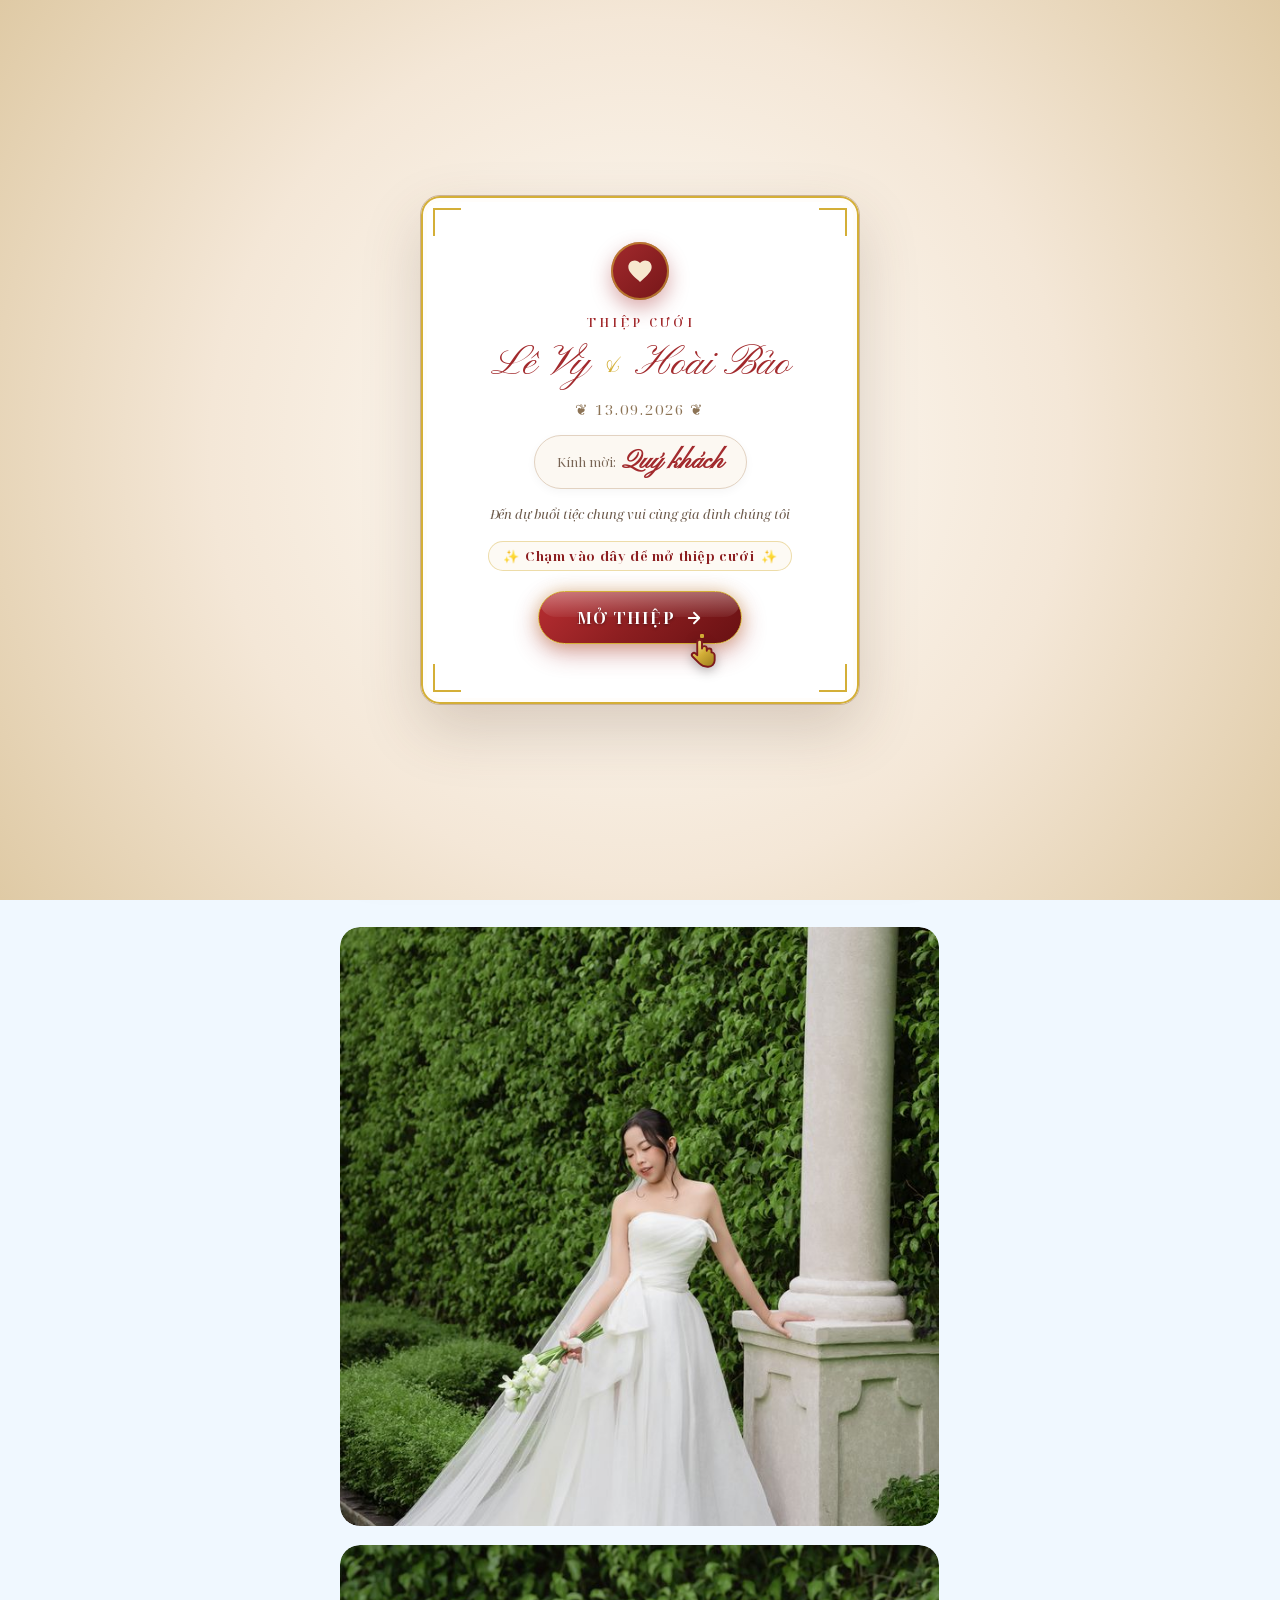
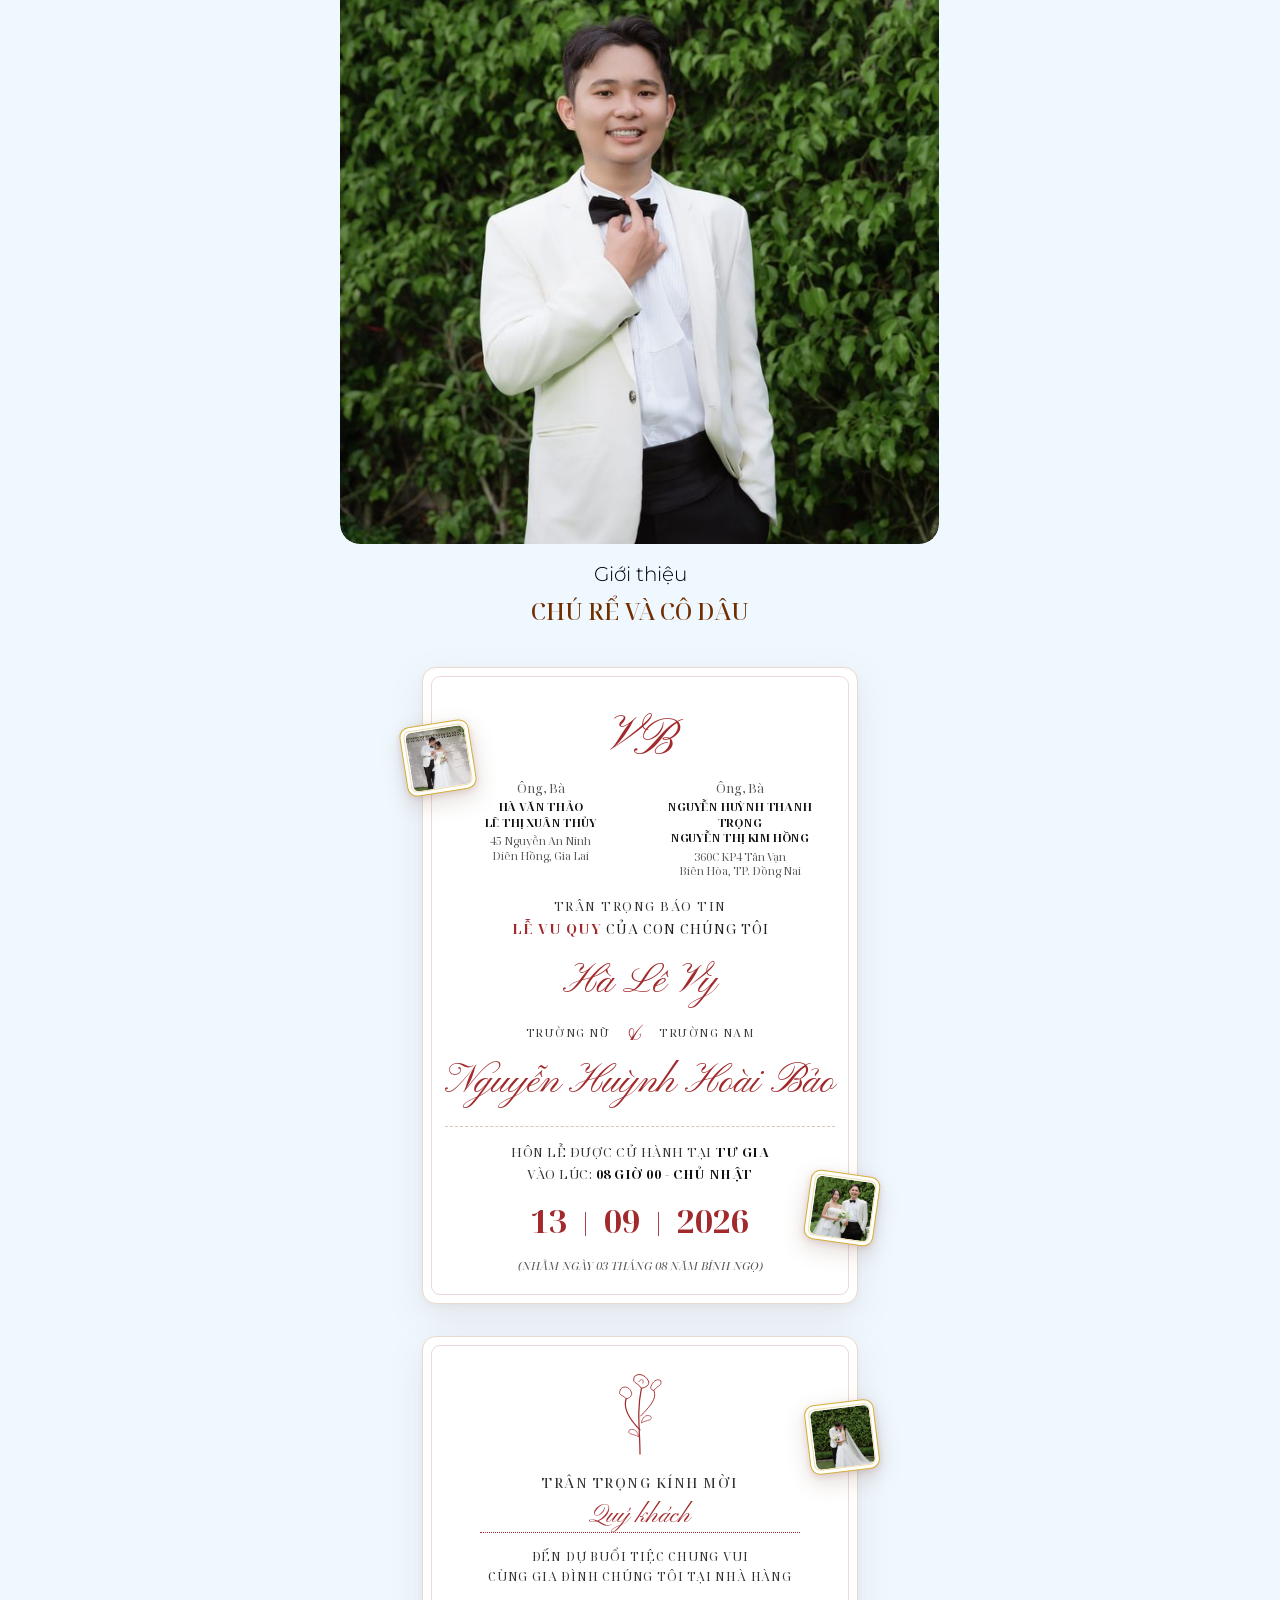
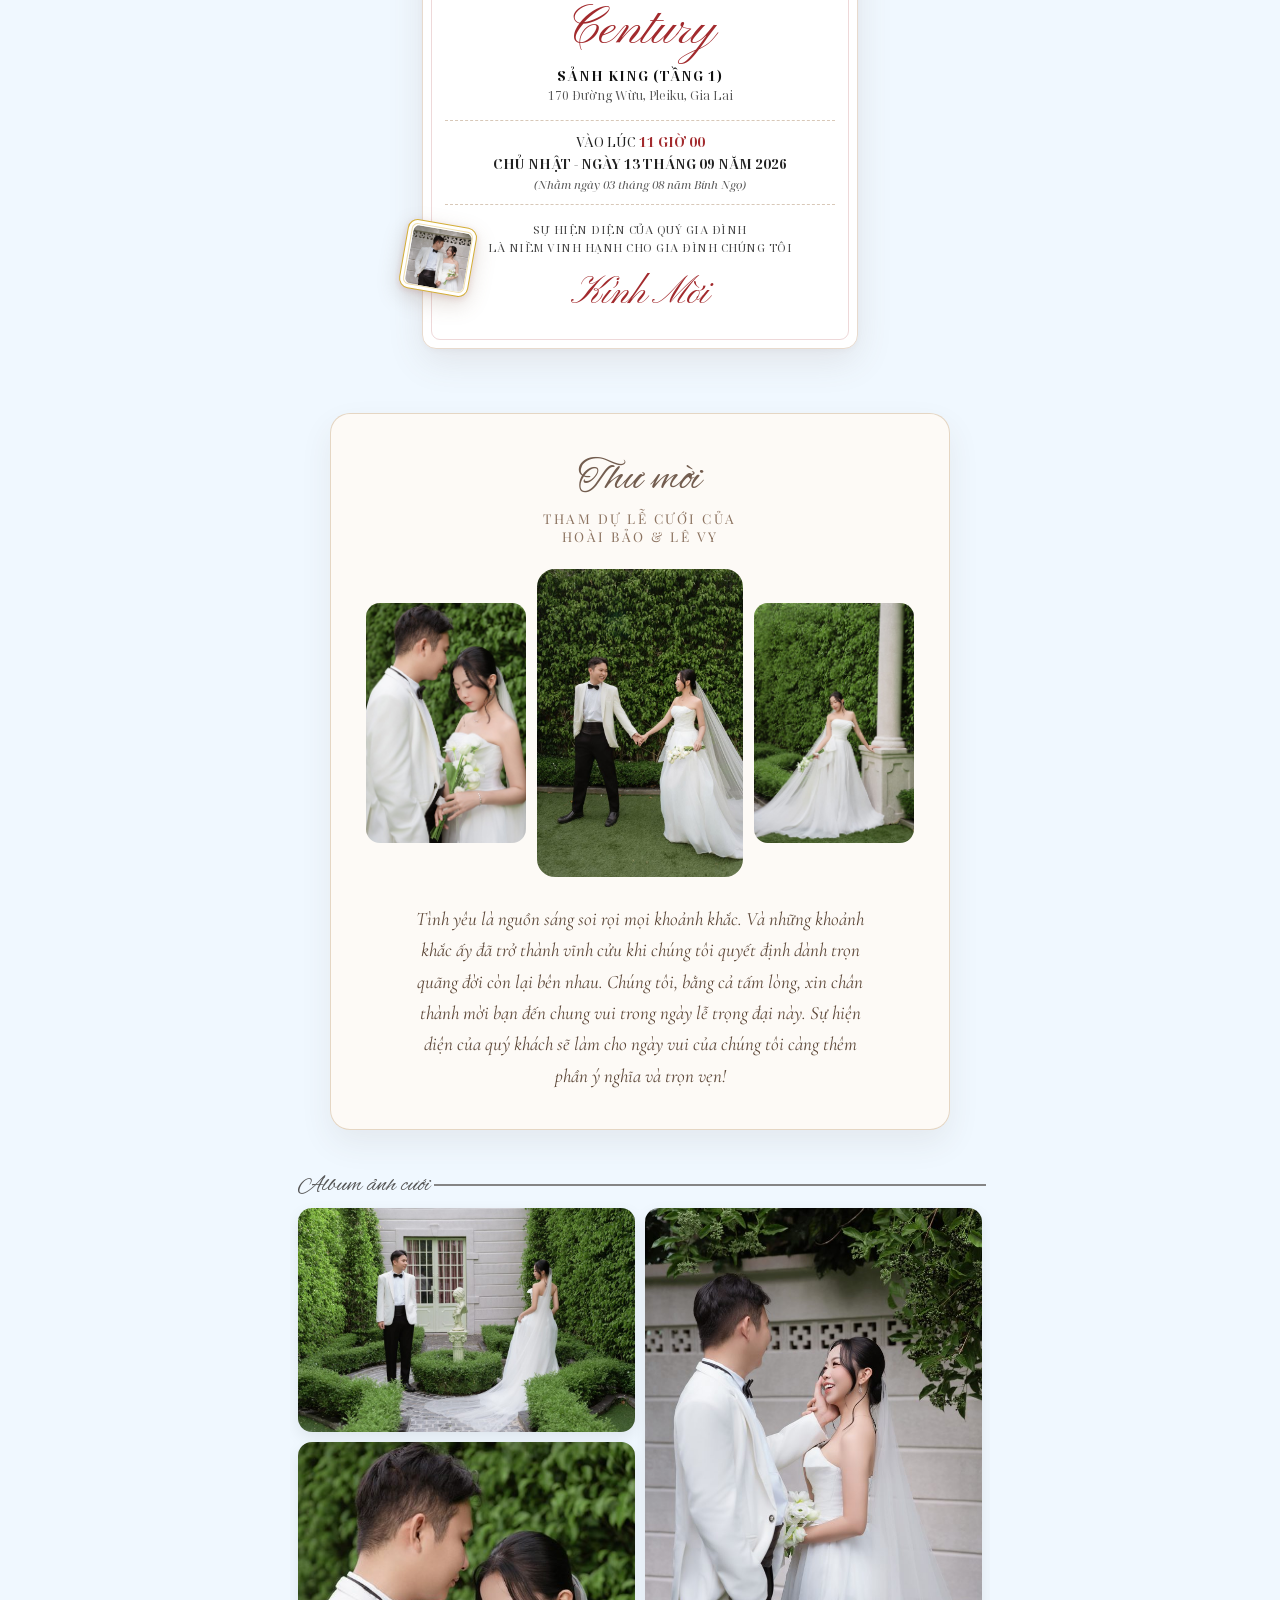
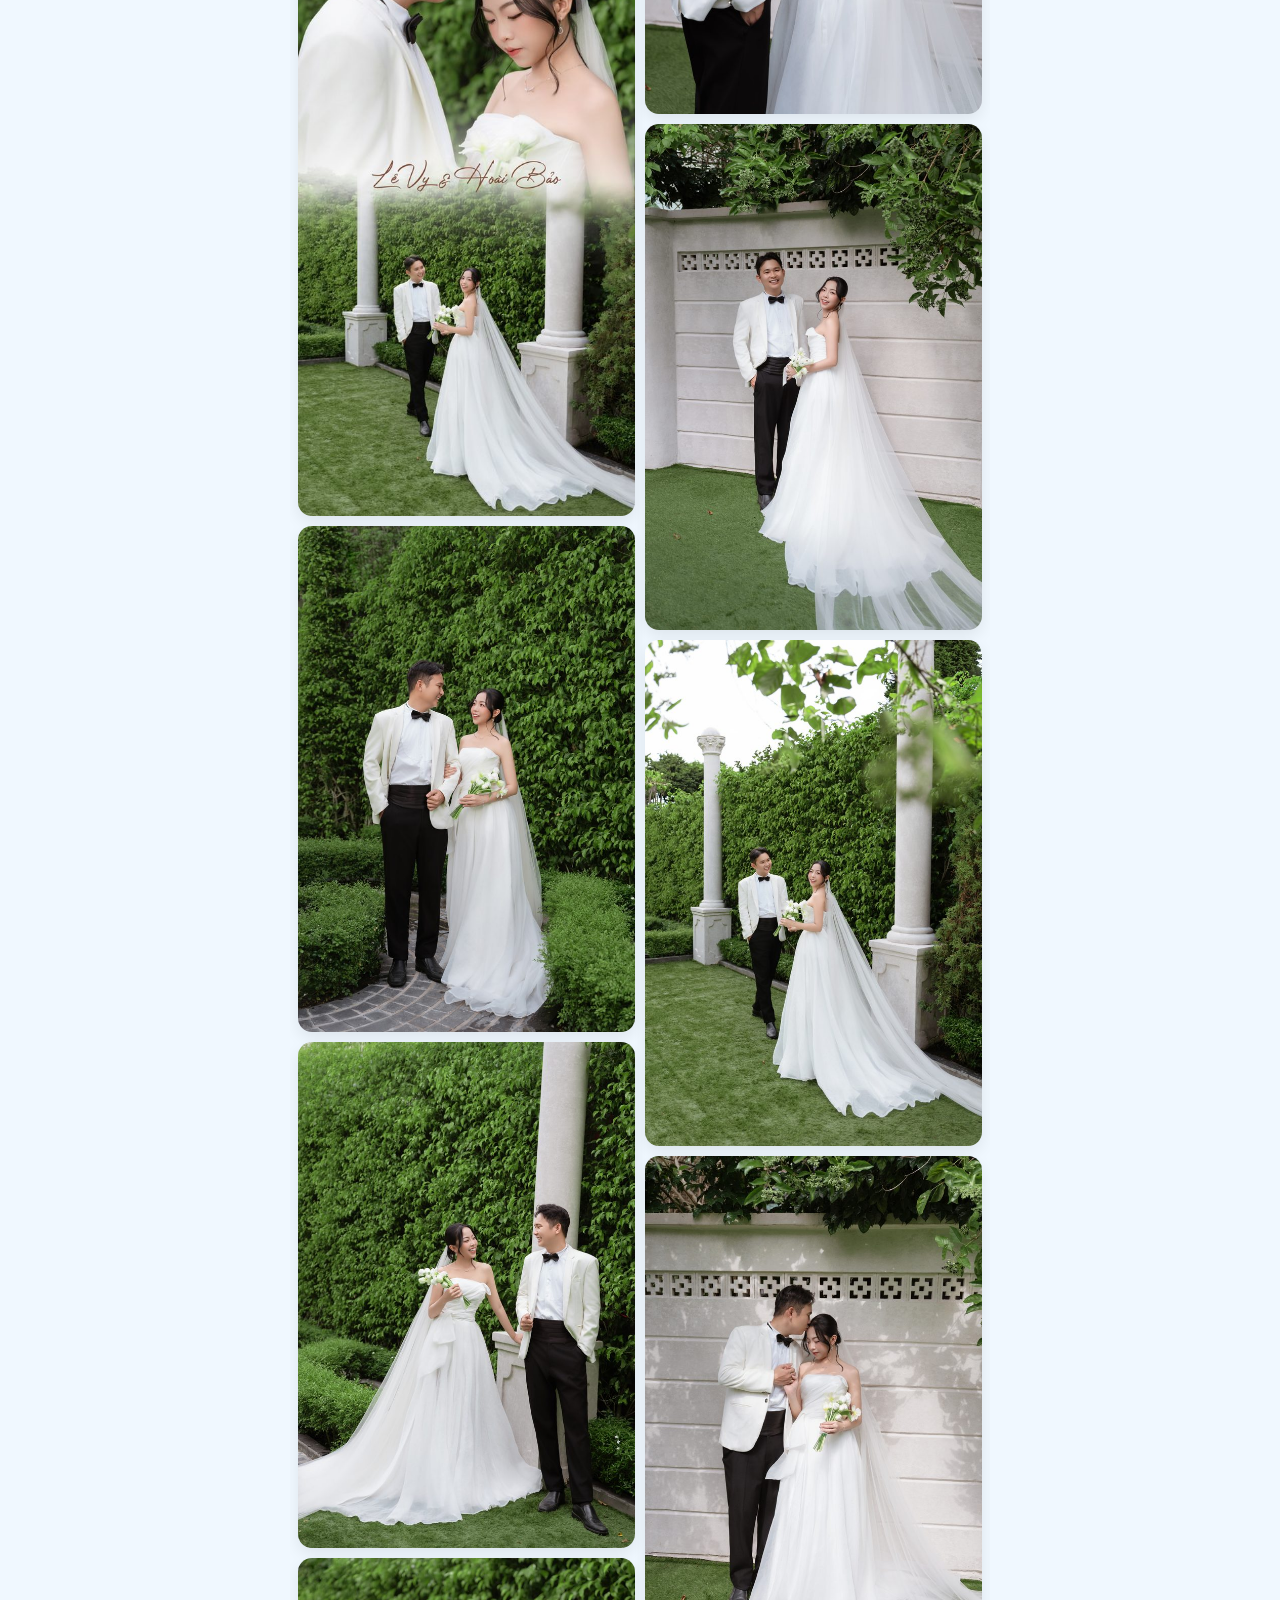
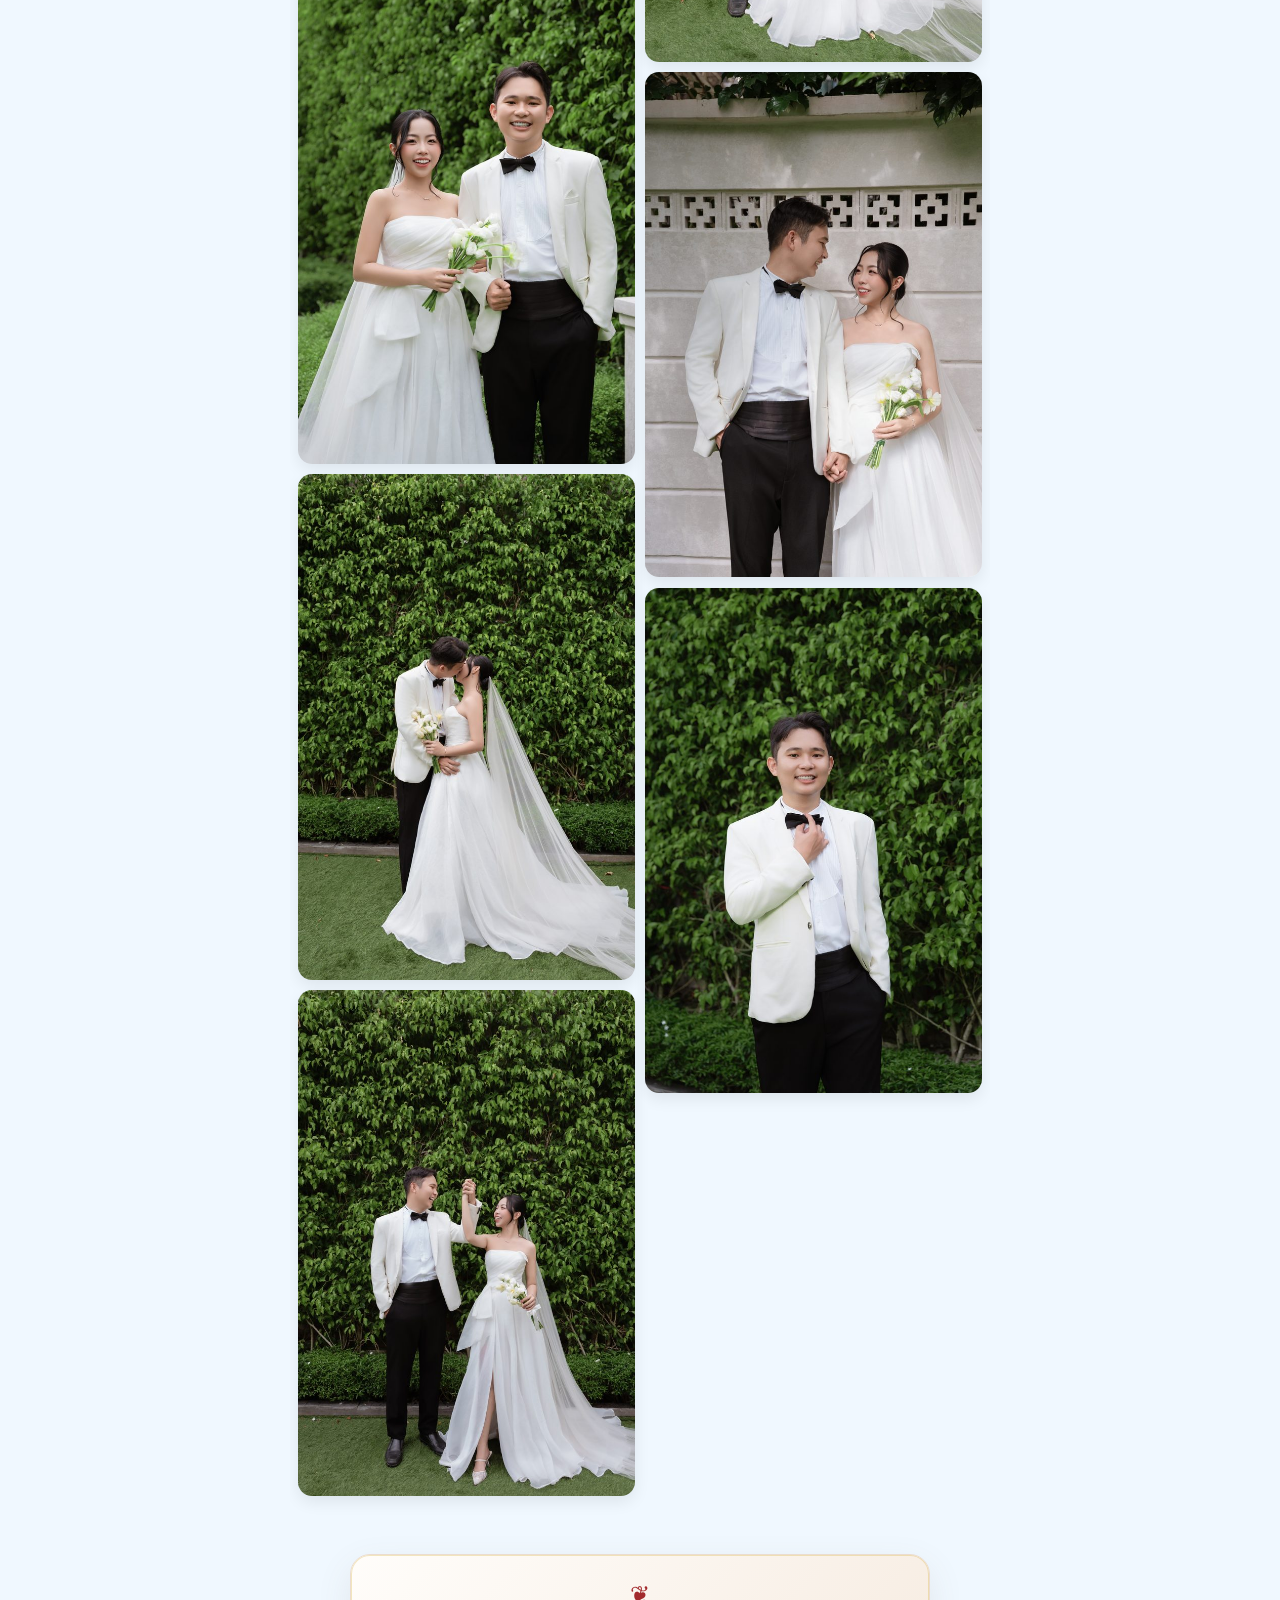
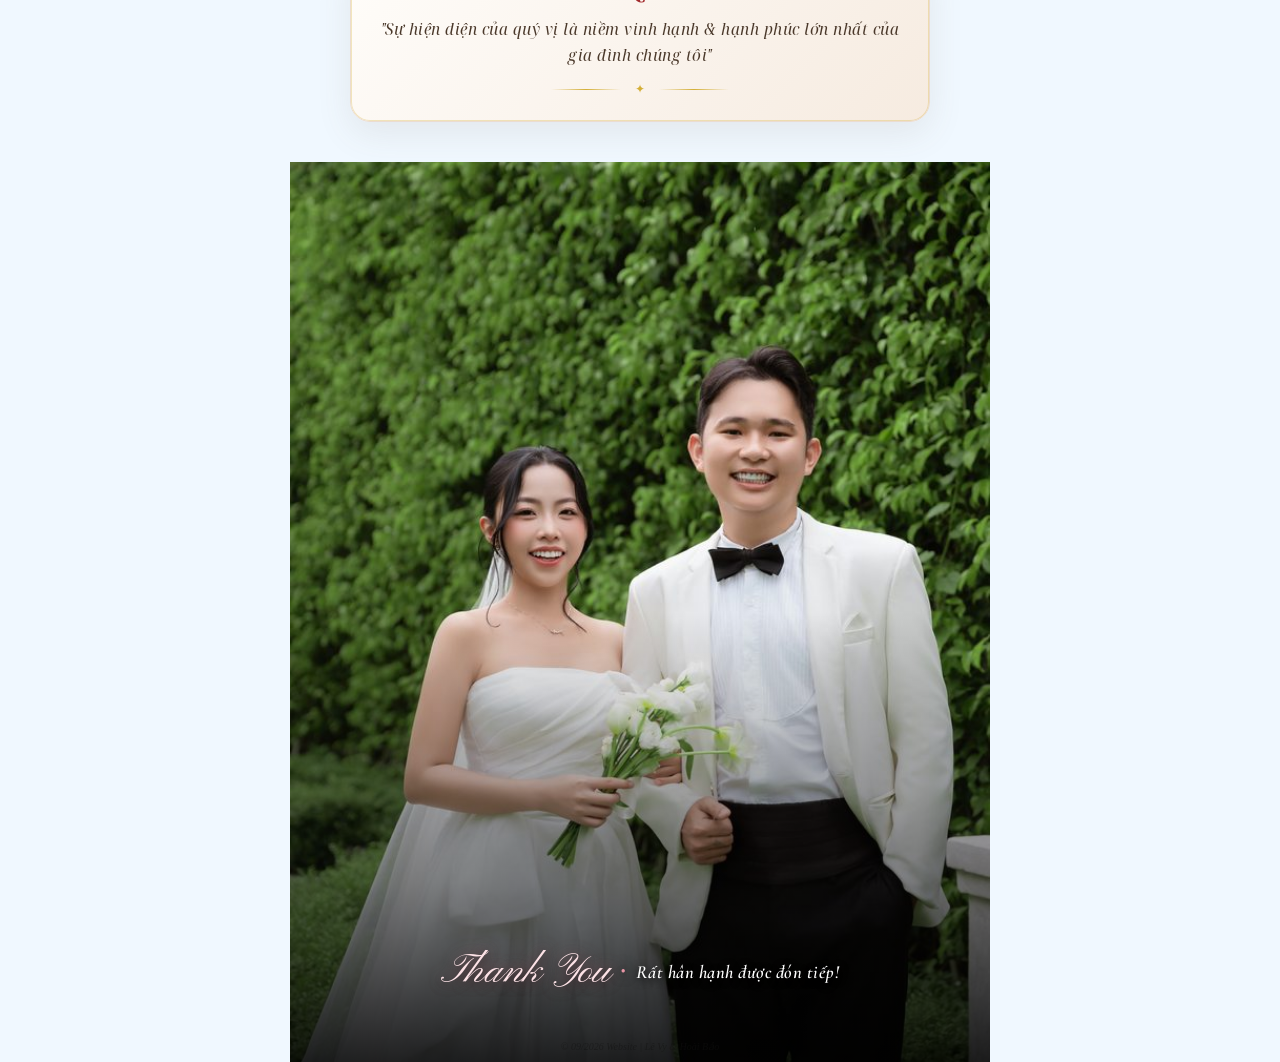
==== commit 81ffe90d: "Sua sanh King" ====
--- a/index.html
+++ b/index.html
@@ -32,7 +32,7 @@
 
 
     <script>
-        (function() {
+        (function () {
             const params = new URLSearchParams(window.location.search);
             const hash = window.location.hash;
             if (params.get('side') === 'nhatrai' || params.has('nhatrai') || hash.includes('nhatrai')) {
@@ -113,12 +113,16 @@
                     <div class="tap_ripple_ring ring2"></div>
                     <div class="tap_ripple_ring ring3"></div>
                     <svg class="hand_tap_svg_tilted" viewBox="0 0 24 24" fill="none" xmlns="http://www.w3.org/2000/svg">
-                        <path d="M18 11V10C18 9.17157 17.3284 8.5 16.5 8.5C15.6716 8.5 15 9.17157 15 10V8.5C15 7.67157 14.3284 7 13.5 7C12.6716 7 12 7.67157 12 8.5V4.5C12 3.67157 11.3284 3 10.5 3C9.67157 3 9 3.67157 9 4.5V12.75L7.91 11.66C7.38 11.13 6.52 11.13 5.99 11.66C5.46 12.19 5.46 13.05 5.99 13.58L10.34 17.93C11.68 19.27 13.48 20.02 15.37 20.02H16C18.21 20.02 20 18.23 20 16.02V13C20 11.9 19.1 11 18 11Z" fill="url(#goldHandGradIndex)" stroke="#7e1a1d" stroke-width="1.2" stroke-linecap="round" stroke-linejoin="round"/>
+                        <path
+                            d="M18 11V10C18 9.17157 17.3284 8.5 16.5 8.5C15.6716 8.5 15 9.17157 15 10V8.5C15 7.67157 14.3284 7 13.5 7C12.6716 7 12 7.67157 12 8.5V4.5C12 3.67157 11.3284 3 10.5 3C9.67157 3 9 3.67157 9 4.5V12.75L7.91 11.66C7.38 11.13 6.52 11.13 5.99 11.66C5.46 12.19 5.46 13.05 5.99 13.58L10.34 17.93C11.68 19.27 13.48 20.02 15.37 20.02H16C18.21 20.02 20 18.23 20 16.02V13C20 11.9 19.1 11 18 11Z"
+                            fill="url(#goldHandGradIndex)" stroke="#7e1a1d" stroke-width="1.2" stroke-linecap="round"
+                            stroke-linejoin="round" />
                         <defs>
-                            <linearGradient id="goldHandGradIndex" x1="5" y1="3" x2="20" y2="20" gradientUnits="userSpaceOnUse">
-                                <stop stop-color="#FFF3B3"/>
-                                <stop offset="0.5" stop-color="#D4AF37"/>
-                                <stop offset="1" stop-color="#9A7B1C"/>
+                            <linearGradient id="goldHandGradIndex" x1="5" y1="3" x2="20" y2="20"
+                                gradientUnits="userSpaceOnUse">
+                                <stop stop-color="#FFF3B3" />
+                                <stop offset="0.5" stop-color="#D4AF37" />
+                                <stop offset="1" stop-color="#9A7B1C" />
                             </linearGradient>
                         </defs>
                     </svg>
@@ -126,8 +130,9 @@
                 <button id="btnOpenEnvelope" class="btn_open_envelope">
                     <span>Mở Thiệp</span>
                     <span class="btn_open_arrow">
-                        <svg width="18" height="18" viewBox="0 0 24 24" fill="none" stroke="currentColor" stroke-width="2.5" stroke-linecap="round" stroke-linejoin="round">
-                            <path d="M5 12h14M12 5l7 7-7 7"/>
+                        <svg width="18" height="18" viewBox="0 0 24 24" fill="none" stroke="currentColor"
+                            stroke-width="2.5" stroke-linecap="round" stroke-linejoin="round">
+                            <path d="M5 12h14M12 5l7 7-7 7" />
                         </svg>
                     </span>
                 </button>
@@ -142,20 +147,24 @@
             <div class="frame_motif frame_motif_top">❦</div>
             <div class="frame_motif frame_motif_bottom">❦</div>
             <svg class="corner_ornament top_left" viewBox="0 0 60 60" width="45" height="45">
-                <path d="M4,4 L54,4 M4,4 L4,54 M10,10 L38,10 M10,10 L10,38 M4,4 Q28,28 50,12 M4,4 Q28,28 12,50" stroke="currentColor" stroke-width="1.6" fill="none" stroke-linecap="round"/>
-                <circle cx="4" cy="4" r="3" fill="currentColor"/>
+                <path d="M4,4 L54,4 M4,4 L4,54 M10,10 L38,10 M10,10 L10,38 M4,4 Q28,28 50,12 M4,4 Q28,28 12,50"
+                    stroke="currentColor" stroke-width="1.6" fill="none" stroke-linecap="round" />
+                <circle cx="4" cy="4" r="3" fill="currentColor" />
             </svg>
             <svg class="corner_ornament top_right" viewBox="0 0 60 60" width="45" height="45">
-                <path d="M56,4 L6,4 M56,4 L56,54 M50,10 L22,10 M50,10 L50,38 M56,4 Q32,28 10,12 M56,4 Q32,28 48,50" stroke="currentColor" stroke-width="1.6" fill="none" stroke-linecap="round"/>
-                <circle cx="56" cy="4" r="3" fill="currentColor"/>
+                <path d="M56,4 L6,4 M56,4 L56,54 M50,10 L22,10 M50,10 L50,38 M56,4 Q32,28 10,12 M56,4 Q32,28 48,50"
+                    stroke="currentColor" stroke-width="1.6" fill="none" stroke-linecap="round" />
+                <circle cx="56" cy="4" r="3" fill="currentColor" />
             </svg>
             <svg class="corner_ornament bottom_left" viewBox="0 0 60 60" width="45" height="45">
-                <path d="M4,56 L54,56 M4,56 L4,6 M10,50 L38,50 M10,50 L10,22 M4,56 Q28,32 50,48 M4,56 Q28,32 12,10" stroke="currentColor" stroke-width="1.6" fill="none" stroke-linecap="round"/>
-                <circle cx="4" cy="56" r="3" fill="currentColor"/>
+                <path d="M4,56 L54,56 M4,56 L4,6 M10,50 L38,50 M10,50 L10,22 M4,56 Q28,32 50,48 M4,56 Q28,32 12,10"
+                    stroke="currentColor" stroke-width="1.6" fill="none" stroke-linecap="round" />
+                <circle cx="4" cy="56" r="3" fill="currentColor" />
             </svg>
             <svg class="corner_ornament bottom_right" viewBox="0 0 60 60" width="45" height="45">
-                <path d="M56,56 L6,56 M56,56 L56,6 M50,50 L22,50 M50,50 L50,22 M56,56 Q32,32 10,48 M56,56 Q32,32 48,10" stroke="currentColor" stroke-width="1.6" fill="none" stroke-linecap="round"/>
-                <circle cx="56" cy="56" r="3" fill="currentColor"/>
+                <path d="M56,56 L6,56 M56,56 L56,6 M50,50 L22,50 M50,50 L50,22 M56,56 Q32,32 10,48 M56,56 Q32,32 48,10"
+                    stroke="currentColor" stroke-width="1.6" fill="none" stroke-linecap="round" />
+                <circle cx="56" cy="56" r="3" fill="currentColor" />
             </svg>
         </div>
         <div class="thiep_blur-bg">
@@ -195,7 +204,7 @@
                 <div class="thiep_add">
                     <p class="add_fancy">Địa điểm tổ chức</p>
                     <h2 class="add_big">NHÀ HÀNG CENTURY</h2>
-                    <p class="add_small">Sảnh Queen (Tầng 1)</p>
+                    <p class="add_small">Sảnh King (Tầng 1)</p>
                     <p class="add_small">170 Đường Wừu — Pleiku — Gia Lai</p>
                 </div>
 
@@ -372,7 +381,7 @@
                 <div class="orig_venue_name">Century</div>
 
                 <div class="orig_venue_details">
-                    <p class="orig_venue_hall">SẢNH QUEEN (TẦNG 1)</p>
+                    <p class="orig_venue_hall">SẢNH KING (TẦNG 1)</p>
                     <p class="orig_venue_addr">170 Đường Wừu, Pleiku, Gia Lai</p>
                 </div>
 
@@ -560,98 +569,102 @@
     });
 </script>
 
-    <!-- Vertical Wedding Scroll Track & Landmark Navigation -->
-    <div class="wedding_scroll_nav" id="fixedScrollIndicator" aria-label="Thanh cuộn điều hướng thiệp">
-        <div class="scroll_track_bg">
-            <div class="scroll_progress_bar" id="scrollProgressBar"></div>
-        </div>
-
-        <div class="scroll_nodes_wrapper">
-            <button class="scroll_node active" data-target=".thiep" aria-label="Trang Bìa">
-                <span class="node_dot"></span>
-                <span class="node_icon">
-                    <svg class="node_svg_icon" viewBox="0 0 24 24">
-                        <path d="M4 6h16c1.1 0 2 .9 2 2v10c0 1.1-.9 2-2 2H4c-1.1 0-2-.9-2-2V8c0-1.1.9-2 2-2z"/>
-                        <polyline points="22,8 12,14 2,8"/>
-                    </svg>
-                </span>
-                <span class="node_tooltip">Trang Bìa</span>
-            </button>
-            <button class="scroll_node" data-target=".countdown_section" aria-label="Đếm Ngược">
-                <span class="node_dot"></span>
-                <span class="node_icon">
-                    <svg class="node_svg_icon" viewBox="0 0 24 24">
-                        <path d="M5 22h14M5 2h14"/>
-                        <path d="M17 2v5c0 1.65-1.35 3-3 4.5 1.65 1.5 3 2.85 3 4.5v5M7 2v5c0 1.65 1.35 3 3 4.5C8.35 13 7 14.35 7 16v5"/>
-                    </svg>
-                </span>
-                <span class="node_tooltip">Đếm Ngược</span>
-            </button>
-            <button class="scroll_node" data-target=".gt_des" aria-label="Cô Dâu &amp; Chú Rể">
-                <span class="node_dot"></span>
-                <span class="node_icon">
-                    <svg class="node_svg_icon" viewBox="0 0 24 24">
-                        <circle cx="9" cy="14" r="4.5"/>
-                        <circle cx="15" cy="14" r="4.5"/>
-                        <path d="M12 5.5l1-2.5 1.5 1-1 2.5z" fill="currentColor"/>
-                    </svg>
-                </span>
-                <span class="node_tooltip">Cô Dâu &amp; Chú Rể</span>
-            </button>
-            <button class="scroll_node" data-target=".orig_cards_wrapper" aria-label="Lễ Cưới">
-                <span class="node_dot"></span>
-                <span class="node_icon">
-                    <svg class="node_svg_icon" viewBox="0 0 24 24">
-                        <path d="M4 21V10a8 8 0 0 1 16 0v11"/>
-                        <path d="M2 21h20"/>
-                        <path d="M12 2v4M10 4h4"/>
-                    </svg>
-                </span>
-                <span class="node_tooltip">Lễ Cưới &amp; Tiệc</span>
-            </button>
-            <button class="scroll_node" data-target=".moi_container" aria-label="Thư Mời">
-                <span class="node_dot"></span>
-                <span class="node_icon">
-                    <svg class="node_svg_icon" viewBox="0 0 24 24">
-                        <path d="M19 17A3 3 0 0 0 21 14V4a2 2 0 0 0-2-2H7a2 2 0 0 0-2 2v13a3 3 0 0 0 3 3h11a3 3 0 0 0 3-3z"/>
-                        <path d="M7 17a3 3 0 0 0 3 3h9"/>
-                        <line x1="9" y1="7" x2="15" y2="7"/>
-                        <line x1="9" y1="11" x2="13" y2="11"/>
-                    </svg>
-                </span>
-                <span class="node_tooltip">Thư Mời</span>
-            </button>
-            <button class="scroll_node" data-target=".album_header" aria-label="Album Ảnh">
-                <span class="node_dot"></span>
-                <span class="node_icon">
-                    <svg class="node_svg_icon" viewBox="0 0 24 24">
-                        <rect x="3" y="3" width="18" height="18" rx="3" ry="3"/>
-                        <circle cx="8.5" cy="8.5" r="1.5"/>
-                        <polyline points="21 15 16 10 5 21"/>
-                    </svg>
-                </span>
-                <span class="node_tooltip">Album Ảnh</span>
-            </button>
-            <button class="scroll_node" data-target=".thank_container" aria-label="Cảm Ơn">
-                <span class="node_dot"></span>
-                <span class="node_icon">
-                    <svg class="node_svg_icon" viewBox="0 0 24 24">
-                        <polyline points="20 12 20 22 4 22 4 12"/>
-                        <rect x="2" y="7" width="20" height="5"/>
-                        <line x1="12" y1="22" x2="12" y2="7"/>
-                        <path d="M12 7H7.5a2.5 2.5 0 0 1 0-5C11 2 12 7 12 7z"/>
-                        <path d="M12 7h4.5a2.5 2.5 0 0 0 0-5C13 2 12 7 12 7z"/>
-                    </svg>
-                </span>
-                <span class="node_tooltip">Cảm Ơn</span>
-            </button>
-        </div>
-
-        <button class="scroll_next_btn" id="btnScrollNext" title="Cuộn tiếp">
-            <svg class="chevron_down" viewBox="0 0 24 24" fill="none" stroke="currentColor" stroke-width="2.8" stroke-linecap="round" stroke-linejoin="round">
-                <path d="M6 9l6 6 6-6"/>
-            </svg>
+<!-- Vertical Wedding Scroll Track & Landmark Navigation -->
+<div class="wedding_scroll_nav" id="fixedScrollIndicator" aria-label="Thanh cuộn điều hướng thiệp">
+    <div class="scroll_track_bg">
+        <div class="scroll_progress_bar" id="scrollProgressBar"></div>
+    </div>
+
+    <div class="scroll_nodes_wrapper">
+        <button class="scroll_node active" data-target=".thiep" aria-label="Trang Bìa">
+            <span class="node_dot"></span>
+            <span class="node_icon">
+                <svg class="node_svg_icon" viewBox="0 0 24 24">
+                    <path d="M4 6h16c1.1 0 2 .9 2 2v10c0 1.1-.9 2-2 2H4c-1.1 0-2-.9-2-2V8c0-1.1.9-2 2-2z" />
+                    <polyline points="22,8 12,14 2,8" />
+                </svg>
+            </span>
+            <span class="node_tooltip">Trang Bìa</span>
         </button>
-    </div>
+        <button class="scroll_node" data-target=".countdown_section" aria-label="Đếm Ngược">
+            <span class="node_dot"></span>
+            <span class="node_icon">
+                <svg class="node_svg_icon" viewBox="0 0 24 24">
+                    <path d="M5 22h14M5 2h14" />
+                    <path
+                        d="M17 2v5c0 1.65-1.35 3-3 4.5 1.65 1.5 3 2.85 3 4.5v5M7 2v5c0 1.65 1.35 3 3 4.5C8.35 13 7 14.35 7 16v5" />
+                </svg>
+            </span>
+            <span class="node_tooltip">Đếm Ngược</span>
+        </button>
+        <button class="scroll_node" data-target=".gt_des" aria-label="Cô Dâu &amp; Chú Rể">
+            <span class="node_dot"></span>
+            <span class="node_icon">
+                <svg class="node_svg_icon" viewBox="0 0 24 24">
+                    <circle cx="9" cy="14" r="4.5" />
+                    <circle cx="15" cy="14" r="4.5" />
+                    <path d="M12 5.5l1-2.5 1.5 1-1 2.5z" fill="currentColor" />
+                </svg>
+            </span>
+            <span class="node_tooltip">Cô Dâu &amp; Chú Rể</span>
+        </button>
+        <button class="scroll_node" data-target=".orig_cards_wrapper" aria-label="Lễ Cưới">
+            <span class="node_dot"></span>
+            <span class="node_icon">
+                <svg class="node_svg_icon" viewBox="0 0 24 24">
+                    <path d="M4 21V10a8 8 0 0 1 16 0v11" />
+                    <path d="M2 21h20" />
+                    <path d="M12 2v4M10 4h4" />
+                </svg>
+            </span>
+            <span class="node_tooltip">Lễ Cưới &amp; Tiệc</span>
+        </button>
+        <button class="scroll_node" data-target=".moi_container" aria-label="Thư Mời">
+            <span class="node_dot"></span>
+            <span class="node_icon">
+                <svg class="node_svg_icon" viewBox="0 0 24 24">
+                    <path
+                        d="M19 17A3 3 0 0 0 21 14V4a2 2 0 0 0-2-2H7a2 2 0 0 0-2 2v13a3 3 0 0 0 3 3h11a3 3 0 0 0 3-3z" />
+                    <path d="M7 17a3 3 0 0 0 3 3h9" />
+                    <line x1="9" y1="7" x2="15" y2="7" />
+                    <line x1="9" y1="11" x2="13" y2="11" />
+                </svg>
+            </span>
+            <span class="node_tooltip">Thư Mời</span>
+        </button>
+        <button class="scroll_node" data-target=".album_header" aria-label="Album Ảnh">
+            <span class="node_dot"></span>
+            <span class="node_icon">
+                <svg class="node_svg_icon" viewBox="0 0 24 24">
+                    <rect x="3" y="3" width="18" height="18" rx="3" ry="3" />
+                    <circle cx="8.5" cy="8.5" r="1.5" />
+                    <polyline points="21 15 16 10 5 21" />
+                </svg>
+            </span>
+            <span class="node_tooltip">Album Ảnh</span>
+        </button>
+        <button class="scroll_node" data-target=".thank_container" aria-label="Cảm Ơn">
+            <span class="node_dot"></span>
+            <span class="node_icon">
+                <svg class="node_svg_icon" viewBox="0 0 24 24">
+                    <polyline points="20 12 20 22 4 22 4 12" />
+                    <rect x="2" y="7" width="20" height="5" />
+                    <line x1="12" y1="22" x2="12" y2="7" />
+                    <path d="M12 7H7.5a2.5 2.5 0 0 1 0-5C11 2 12 7 12 7z" />
+                    <path d="M12 7h4.5a2.5 2.5 0 0 0 0-5C13 2 12 7 12 7z" />
+                </svg>
+            </span>
+            <span class="node_tooltip">Cảm Ơn</span>
+        </button>
+    </div>
+
+    <button class="scroll_next_btn" id="btnScrollNext" title="Cuộn tiếp">
+        <svg class="chevron_down" viewBox="0 0 24 24" fill="none" stroke="currentColor" stroke-width="2.8"
+            stroke-linecap="round" stroke-linejoin="round">
+            <path d="M6 9l6 6 6-6" />
+        </svg>
+    </button>
+</div>
 </body>
+
 </html>
--- a/style.css
+++ b/style.css
@@ -384,24 +384,24 @@
 .gold_dash {
     color: #d4af37;
     font-size: 13px;
-    text-shadow: 0 2px 8px rgba(0, 0, 0, 0.9);
+    text-shadow: 0 2px 10px rgba(0, 0, 0, 0.95);
 }
 
 body[data-side="nhagai"] .gold_dash {
-    color: #e895a5;
-    text-shadow: 0 2px 8px rgba(0, 0, 0, 0.9);
+    color: #e88b9a;
+    text-shadow: 0 2px 10px rgba(0, 0, 0, 0.95);
 }
 
 .gold_dot {
     color: #d4af37;
     font-size: 13px;
     margin: 0 2px;
-    text-shadow: 0 2px 8px rgba(0, 0, 0, 0.9);
+    text-shadow: 0 2px 10px rgba(0, 0, 0, 0.95);
 }
 
 body[data-side="nhagai"] .gold_dot {
-    color: #e895a5;
-    text-shadow: 0 2px 8px rgba(0, 0, 0, 0.9);
+    color: #e88b9a;
+    text-shadow: 0 2px 10px rgba(0, 0, 0, 0.95);
 }
 
 .padding_hour,
@@ -414,13 +414,13 @@
     display: inline-block;
     text-align: center;
     color: #f7e2bd;
-    text-shadow: 0 2px 10px rgba(0, 0, 0, 0.95);
+    text-shadow: 0 3px 12px rgba(0, 0, 0, 0.98), 0 0 8px rgba(0, 0, 0, 0.85);
 }
 
 body[data-side="nhagai"] .padding_hour,
 body[data-side="nhagai"] .padding_day {
-    color: #fce2e6;
-    text-shadow: 0 2px 10px rgba(0, 0, 0, 0.95);
+    color: #f8b4c0;
+    text-shadow: 0 3px 12px rgba(0, 0, 0, 0.98), 0 0 8px rgba(0, 0, 0, 0.85);
 }
 
 .thiep_main_date {
@@ -435,7 +435,7 @@
 }
 
 body[data-side="nhagai"] .thiep_main_date {
-    color: #fce2e6;
+    color: #f8b4c0;
     text-shadow: 0 4px 18px rgba(0, 0, 0, 0.95);
 }
 
@@ -446,14 +446,14 @@
     letter-spacing: 3px;
     text-align: center;
     color: #f7e2bd;
-    text-shadow: 0 2px 10px rgba(0, 0, 0, 0.95);
+    text-shadow: 0 3px 12px rgba(0, 0, 0, 0.98), 0 0 8px rgba(0, 0, 0, 0.85);
     white-space: nowrap;
     width: 100%;
 }
 
 body[data-side="nhagai"] .thiep_month_year {
-    color: #fce2e6;
-    text-shadow: 0 2px 10px rgba(0, 0, 0, 0.95);
+    color: #f8b4c0;
+    text-shadow: 0 3px 12px rgba(0, 0, 0, 0.98), 0 0 8px rgba(0, 0, 0, 0.85);
 }
 
 /* Venue Section */
--- a/style2.css
+++ b/style2.css
@@ -704,7 +704,8 @@
     background: rgba(253, 248, 240, 0.75);
     border: 1px solid rgba(212, 175, 55, 0.4);
     user-select: none;
-    pointer-events: none; /* Khối thông báo không can thiệp bấm */
+    pointer-events: none;
+    /* Khối thông báo không can thiệp bấm */
     animation: intenseFlashPulse 0.9s infinite alternate cubic-bezier(0.4, 0, 0.6, 1);
 }
 
@@ -721,6 +722,7 @@
         box-shadow: 0 0 0px transparent;
         text-shadow: 0 0 0px transparent;
     }
+
     100% {
         opacity: 1;
         transform: scale(1.03);
@@ -731,9 +733,17 @@
 }
 
 @keyframes sparkleSpin {
-    0% { transform: scale(0.9) rotate(0deg); }
-    50% { transform: scale(1.25) rotate(15deg); }
-    100% { transform: scale(0.9) rotate(0deg); }
+    0% {
+        transform: scale(0.9) rotate(0deg);
+    }
+
+    50% {
+        transform: scale(1.25) rotate(15deg);
+    }
+
+    100% {
+        transform: scale(0.9) rotate(0deg);
+    }
 }
 
 /* Action Area Wrapper (Bao bọc nút mở thiệp và ngón tay chỉ từ dưới lên) */
@@ -743,7 +753,8 @@
     align-items: center;
     justify-content: center;
     margin-top: 6px;
-    margin-bottom: 22px; /* Dành khoảng trống bên dưới cho ngón tay chỉ lên */
+    margin-bottom: 22px;
+    /* Dành khoảng trống bên dưới cho ngón tay chỉ lên */
 }
 
 /* Tilted Hand Pointer Container (Ngón tay đặt phía DƯỚI chỉ nghiêng TỪ DƯỚI LÊN) */
@@ -784,21 +795,36 @@
     animation: rippleExpand 1.5s infinite cubic-bezier(0, 0.2, 0.8, 1);
 }
 
-.hand_tap_animation_tilted .tap_ripple_ring.ring1 { animation-delay: 0s; }
-.hand_tap_animation_tilted .tap_ripple_ring.ring2 { animation-delay: 0.45s; }
-.hand_tap_animation_tilted .tap_ripple_ring.ring3 { animation-delay: 0.9s; }
+.hand_tap_animation_tilted .tap_ripple_ring.ring1 {
+    animation-delay: 0s;
+}
+
+.hand_tap_animation_tilted .tap_ripple_ring.ring2 {
+    animation-delay: 0.45s;
+}
+
+.hand_tap_animation_tilted .tap_ripple_ring.ring3 {
+    animation-delay: 0.9s;
+}
 
 /* Tilted Tap UP Animation Keyframes (Gõ từ dưới lên nút) */
 @keyframes tiltedTapUpGesture {
-    0%, 100% {
+
+    0%,
+    100% {
         transform: rotate(-25deg) translate(0, 0) scale(1);
     }
+
     35% {
-        transform: rotate(-25deg) translate(2px, 6px) scale(1.06); /* Thụt xuống dưới */
-    }
+        transform: rotate(-25deg) translate(2px, 6px) scale(1.06);
+        /* Thụt xuống dưới */
+    }
+
     55% {
-        transform: rotate(-25deg) translate(-3px, -5px) scale(0.92); /* Gõ thẳng từ dưới lên nút */
-    }
+        transform: rotate(-25deg) translate(-3px, -5px) scale(0.92);
+        /* Gõ thẳng từ dưới lên nút */
+    }
+
     75% {
         transform: rotate(-25deg) translate(1px, 2px) scale(1.02);
     }
@@ -812,9 +838,11 @@
         opacity: 1;
         box-shadow: 0 0 6px #d4af37;
     }
+
     80% {
         opacity: 0.6;
     }
+
     100% {
         width: 44px;
         height: 44px;
@@ -870,14 +898,12 @@
     left: -75%;
     width: 50%;
     height: 200%;
-    background: linear-gradient(
-        90deg,
-        transparent 0%,
-        rgba(255, 255, 255, 0.1) 20%,
-        rgba(255, 255, 255, 0.75) 50%,
-        rgba(255, 255, 255, 0.1) 80%,
-        transparent 100%
-    );
+    background: linear-gradient(90deg,
+            transparent 0%,
+            rgba(255, 255, 255, 0.1) 20%,
+            rgba(255, 255, 255, 0.75) 50%,
+            rgba(255, 255, 255, 0.1) 80%,
+            transparent 100%);
     transform: rotate(25deg);
     animation: shimmerSweep 2.8s infinite ease-in-out;
     pointer-events: none;
@@ -887,16 +913,21 @@
     0% {
         left: -80%;
     }
-    40%, 100% {
+
+    40%,
+    100% {
         left: 140%;
     }
 }
 
 @keyframes buttonGlowPulse {
-    0%, 100% {
+
+    0%,
+    100% {
         box-shadow: 0 8px 24px rgba(162, 42, 45, 0.45), 0 0 12px rgba(212, 175, 55, 0.3);
         border-color: #d4af37;
     }
+
     50% {
         box-shadow: 0 12px 32px rgba(184, 46, 50, 0.65), 0 0 24px rgba(212, 175, 55, 0.75);
         border-color: #fff0aa;
@@ -983,11 +1014,14 @@
 }
 
 @keyframes scrollTextGlow {
-    0%, 100% {
+
+    0%,
+    100% {
         opacity: 0.75;
         letter-spacing: 1.5px;
         transform: scale(0.98);
     }
+
     50% {
         opacity: 1;
         letter-spacing: 2px;
@@ -1002,11 +1036,13 @@
         transform: translateY(-4px) scale(0.9);
         opacity: 0.25;
     }
+
     50% {
         transform: translateY(4px) scale(1.1);
         opacity: 1;
         stroke: #fff0aa;
     }
+
     100% {
         transform: translateY(11px) scale(0.9);
         opacity: 0.15;
@@ -1019,45 +1055,47 @@
 .fixed_scroll_indicator,
 .wedding_scroll_nav {
     position: fixed;
-    right: 10px;
+    right: 6px;
     top: 50%;
-    transform: translateY(-50%);
+    transform: translateY(-50%) scale(0.85);
+    transform-origin: right center;
     z-index: 9999;
     display: flex;
     flex-direction: column;
     align-items: center;
     justify-content: space-between;
-    padding: 12px 5px;
-    background: rgba(255, 252, 245, 0.82);
+    padding: 8px 3px;
+    background: rgba(255, 252, 245, 0.85);
     -webkit-backdrop-filter: blur(12px) saturate(160%);
     backdrop-filter: blur(12px) saturate(160%);
     border: 1.5px solid rgba(212, 175, 55, 0.75);
-    border-radius: 30px;
-    box-shadow: 0 8px 32px rgba(0, 0, 0, 0.2), 0 0 15px rgba(212, 175, 55, 0.35);
-    transition: opacity 0.35s ease, transform 0.35s ease, visibility 0.35s ease;
+    border-radius: 25px;
+    box-shadow: 0 6px 24px rgba(0, 0, 0, 0.2), 0 0 12px rgba(212, 175, 55, 0.35);
+    transition: opacity 0.2s cubic-bezier(0.25, 1, 0.5, 1), transform 0.2s cubic-bezier(0.25, 1, 0.5, 1), visibility 0.2s ease;
     max-height: 82vh;
     user-select: none;
 }
 
 body[data-side="nhagai"] .fixed_scroll_indicator,
 body[data-side="nhagai"] .wedding_scroll_nav {
-    background: rgba(255, 245, 247, 0.85);
+    background: rgba(255, 245, 247, 0.88);
     border-color: rgba(217, 119, 127, 0.8);
-    box-shadow: 0 8px 32px rgba(217, 119, 127, 0.22), 0 0 15px rgba(217, 119, 127, 0.3);
+    box-shadow: 0 6px 24px rgba(217, 119, 127, 0.22), 0 0 12px rgba(217, 119, 127, 0.3);
 }
 
 .fixed_scroll_indicator.hide_indicator,
 .wedding_scroll_nav.hide_indicator {
     opacity: 0;
     visibility: hidden;
-    transform: translateY(-50%) translateX(20px);
+    transform: translateY(-50%) scale(0.85) translateX(25px);
+    pointer-events: none;
 }
 
 /* Vertical Progress Bar Track Line */
 .scroll_track_bg {
     position: absolute;
-    top: 36px;
-    bottom: 42px;
+    top: 30px;
+    bottom: 34px;
     left: 50%;
     transform: translateX(-50%);
     width: 3px;
@@ -1092,8 +1130,8 @@
     display: flex;
     flex-direction: column;
     align-items: center;
-    gap: 12px;
-    margin: 6px 0;
+    gap: 8px;
+    margin: 4px 0;
 }
 
 .scroll_node {
@@ -1193,9 +1231,11 @@
     0% {
         box-shadow: 0 0 0 0 rgba(212, 175, 55, 0.6);
     }
+
     70% {
         box-shadow: 0 0 0 8px rgba(212, 175, 55, 0);
     }
+
     100% {
         box-shadow: 0 0 0 0 rgba(212, 175, 55, 0);
     }
@@ -1276,32 +1316,42 @@
 }
 
 @keyframes chevronDownBounce {
-    0%, 100% {
+
+    0%,
+    100% {
         transform: translateY(-1px);
     }
+
     50% {
         transform: translateY(2px);
     }
 }
-    transform: translateY(20px) scale(0.8);
-    pointer-events: none;
+
+transform: translateY(20px) scale(0.8);
+pointer-events: none;
 }
 
 @keyframes floatingBobRight {
-    0%, 100% {
+
+    0%,
+    100% {
         transform: translateY(0);
     }
+
     50% {
         transform: translateY(-5px);
     }
 }
 
 @keyframes scrollTextGlowBright {
-    0%, 100% {
+
+    0%,
+    100% {
         opacity: 0.85;
         transform: scale(0.98);
         color: #8c1e20;
     }
+
     50% {
         opacity: 1;
         transform: scale(1.03);
@@ -1438,25 +1488,25 @@
         padding: 3.5px;
         border-radius: 8px;
     }
-    
+
     .card_photo_accent.pos_card2_top_left {
         top: 45px;
         left: -12px;
         transform: rotate(-8deg);
     }
-    
+
     .card_photo_accent.pos_card2_bottom_right {
         bottom: 50px;
         right: -12px;
         transform: rotate(7deg);
     }
-    
+
     .card_photo_accent.pos_card3_top_right {
         top: 50px;
         right: -12px;
         transform: rotate(-6deg);
     }
-    
+
     .card_photo_accent.pos_card3_bottom_left {
         bottom: 45px;
         left: -12px;
@@ -2033,7 +2083,7 @@
     border-radius: 14px;
     padding: 12px 4px;
     box-shadow: 0 4px 12px rgba(0, 0, 0, 0.04);
-    transition: transform 0.2s ease;
+    transition: transform 0.3s ease;
 }
 
 body[data-side="nhagai"] .countdown_box {
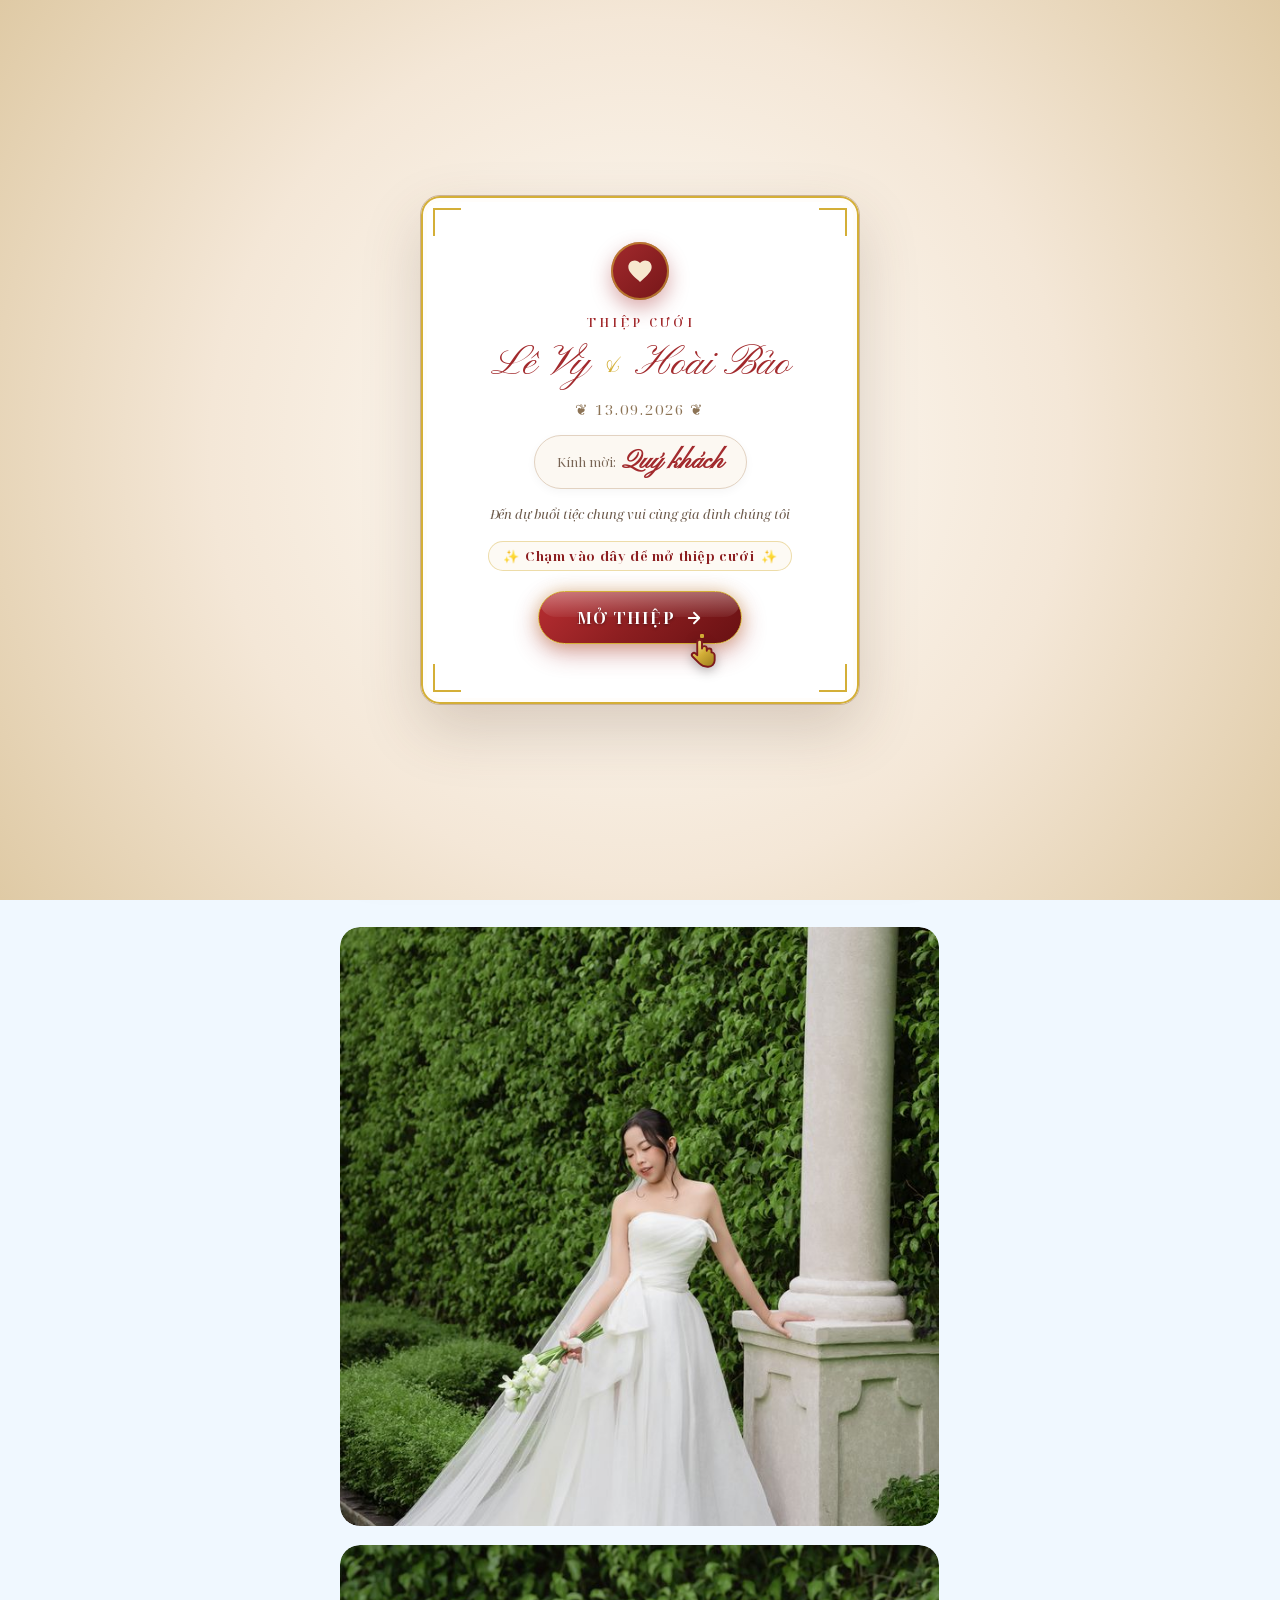
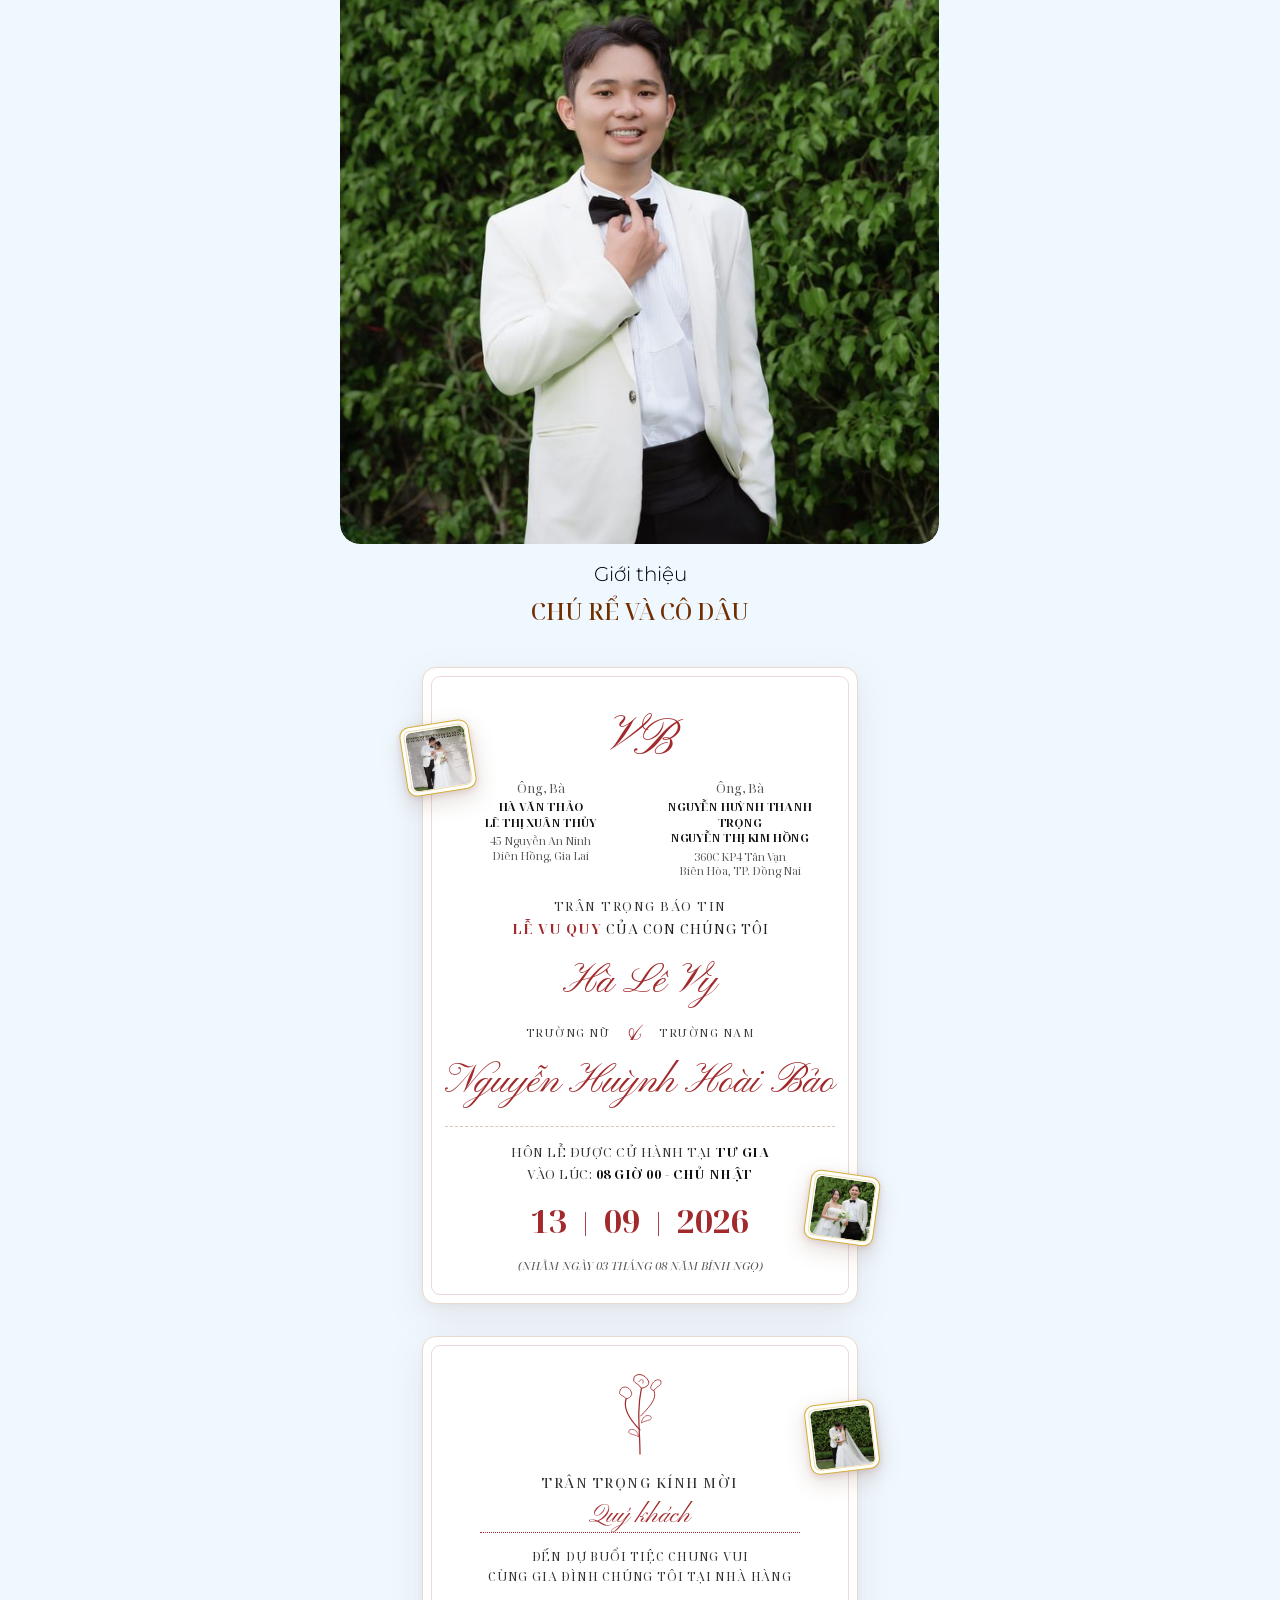
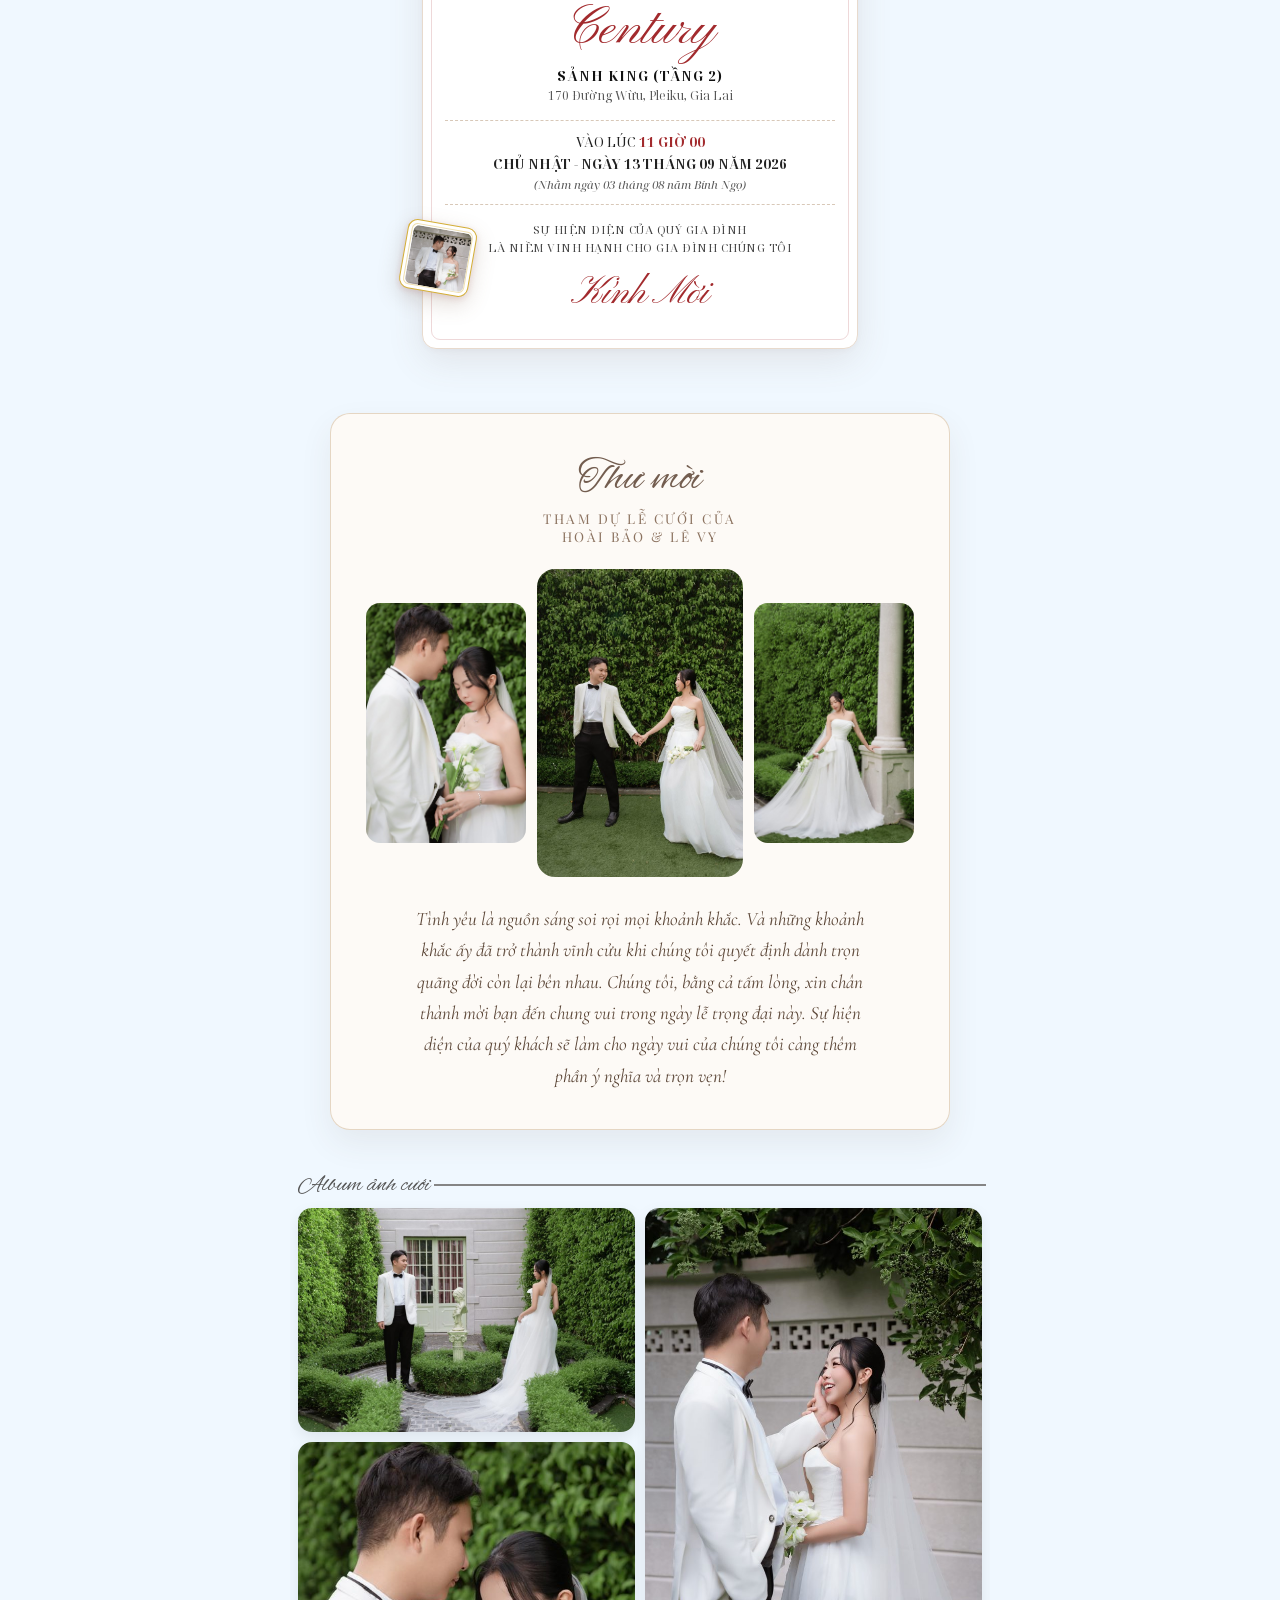
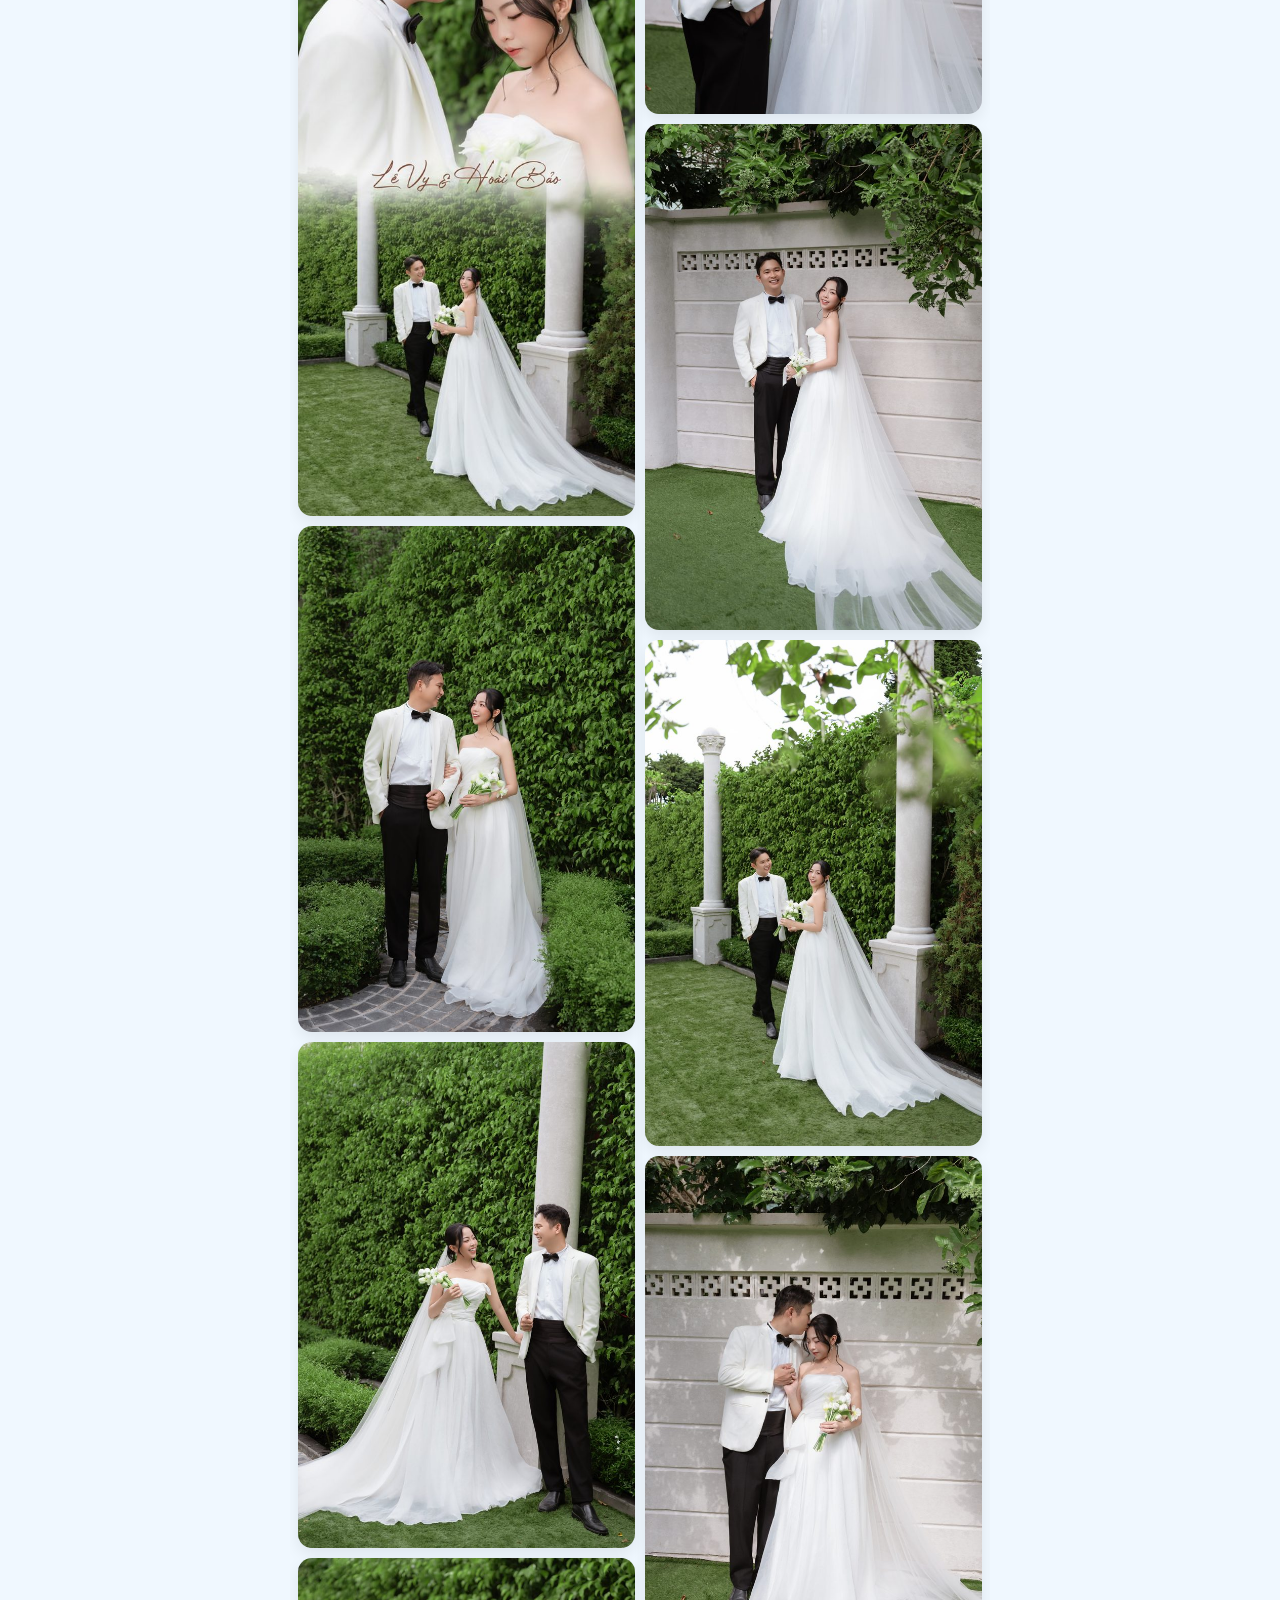
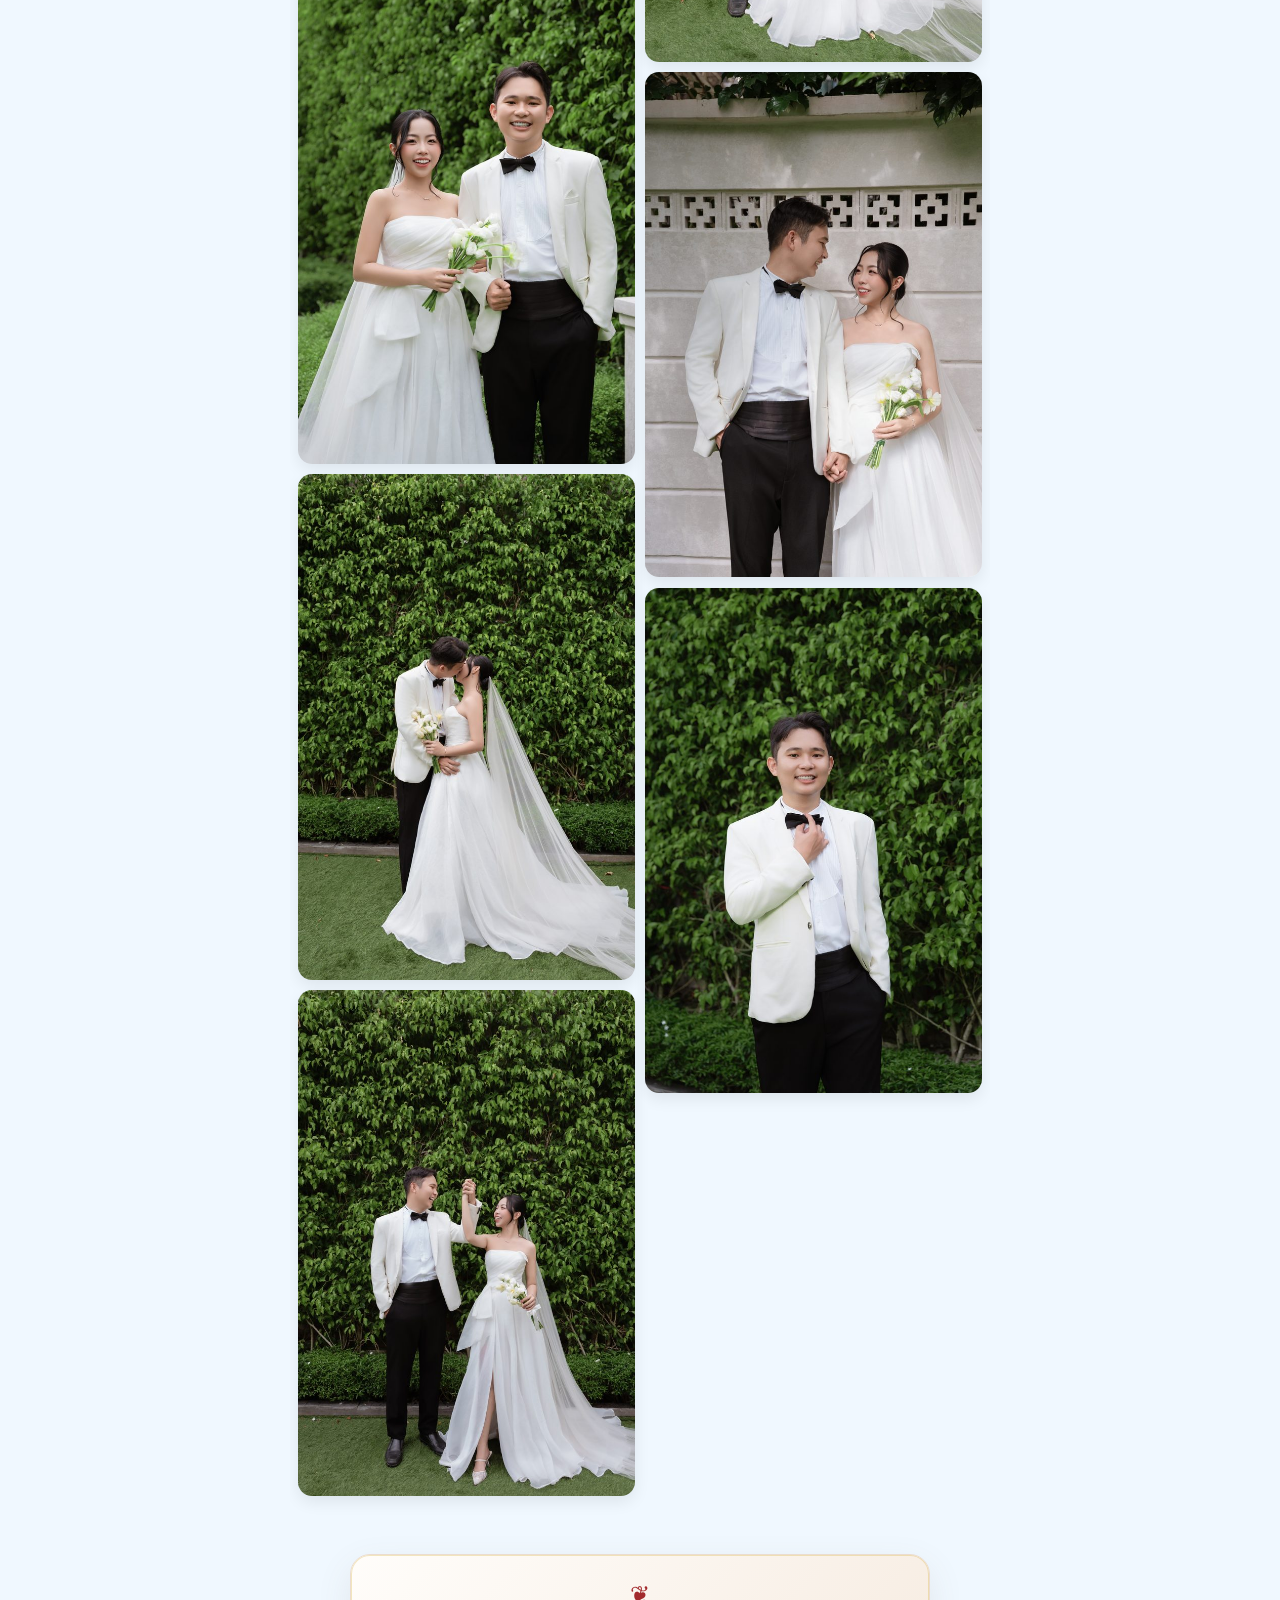
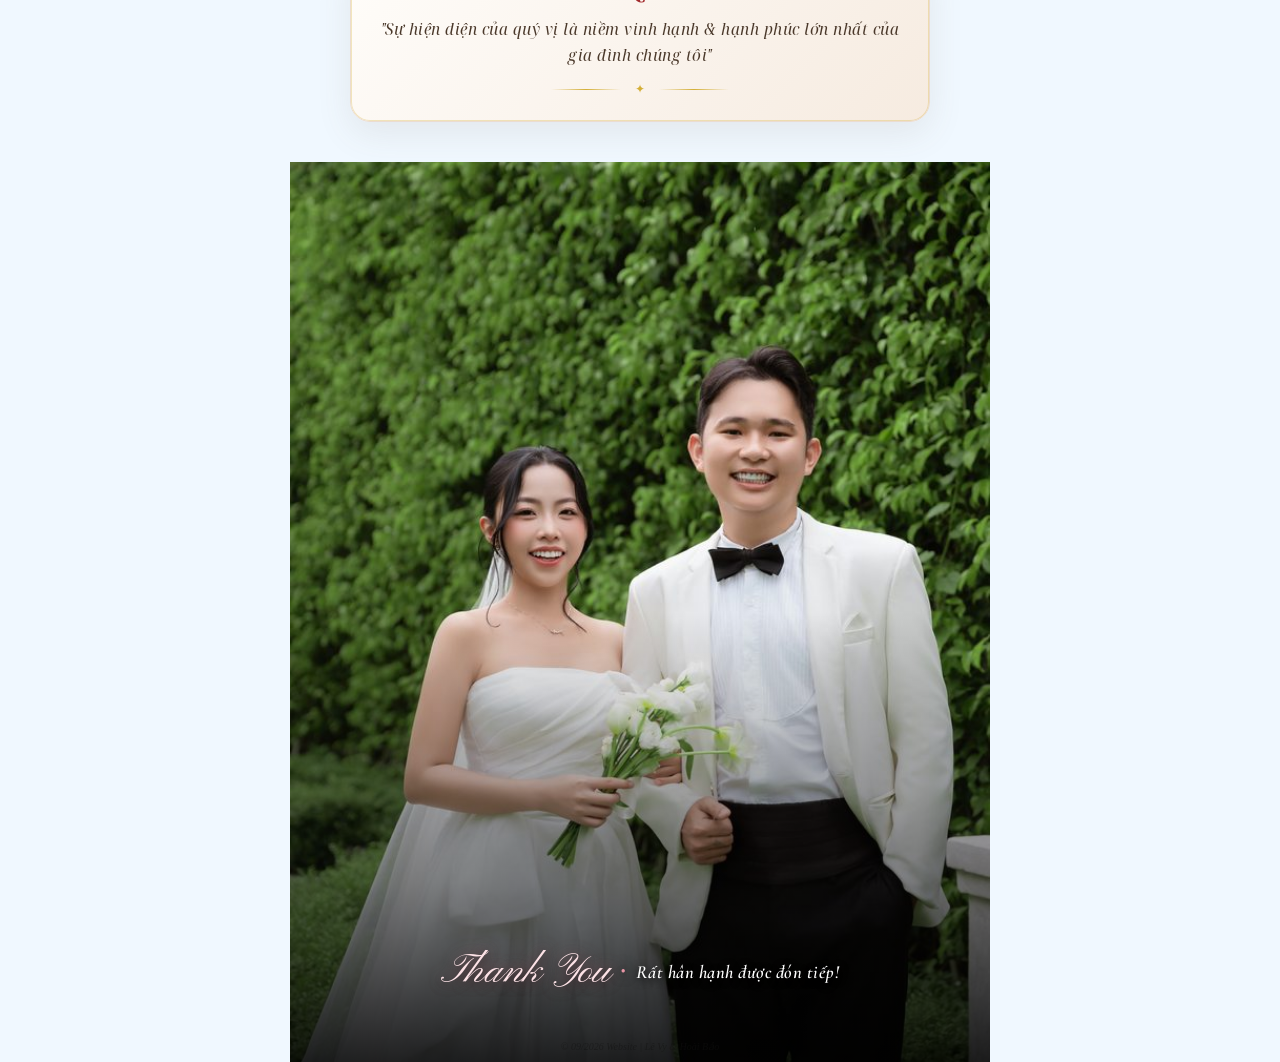
==== commit b899369d: "Sua tang tiep" ====
--- a/index.html
+++ b/index.html
@@ -204,7 +204,7 @@
                 <div class="thiep_add">
                     <p class="add_fancy">Địa điểm tổ chức</p>
                     <h2 class="add_big">NHÀ HÀNG CENTURY</h2>
-                    <p class="add_small">Sảnh King (Tầng 1)</p>
+                    <p class="add_small">Sảnh King (Tầng 2)</p>
                     <p class="add_small">170 Đường Wừu — Pleiku — Gia Lai</p>
                 </div>
 
@@ -381,7 +381,7 @@
                 <div class="orig_venue_name">Century</div>
 
                 <div class="orig_venue_details">
-                    <p class="orig_venue_hall">SẢNH KING (TẦNG 1)</p>
+                    <p class="orig_venue_hall">SẢNH KING (TẦNG 2)</p>
                     <p class="orig_venue_addr">170 Đường Wừu, Pleiku, Gia Lai</p>
                 </div>
 
